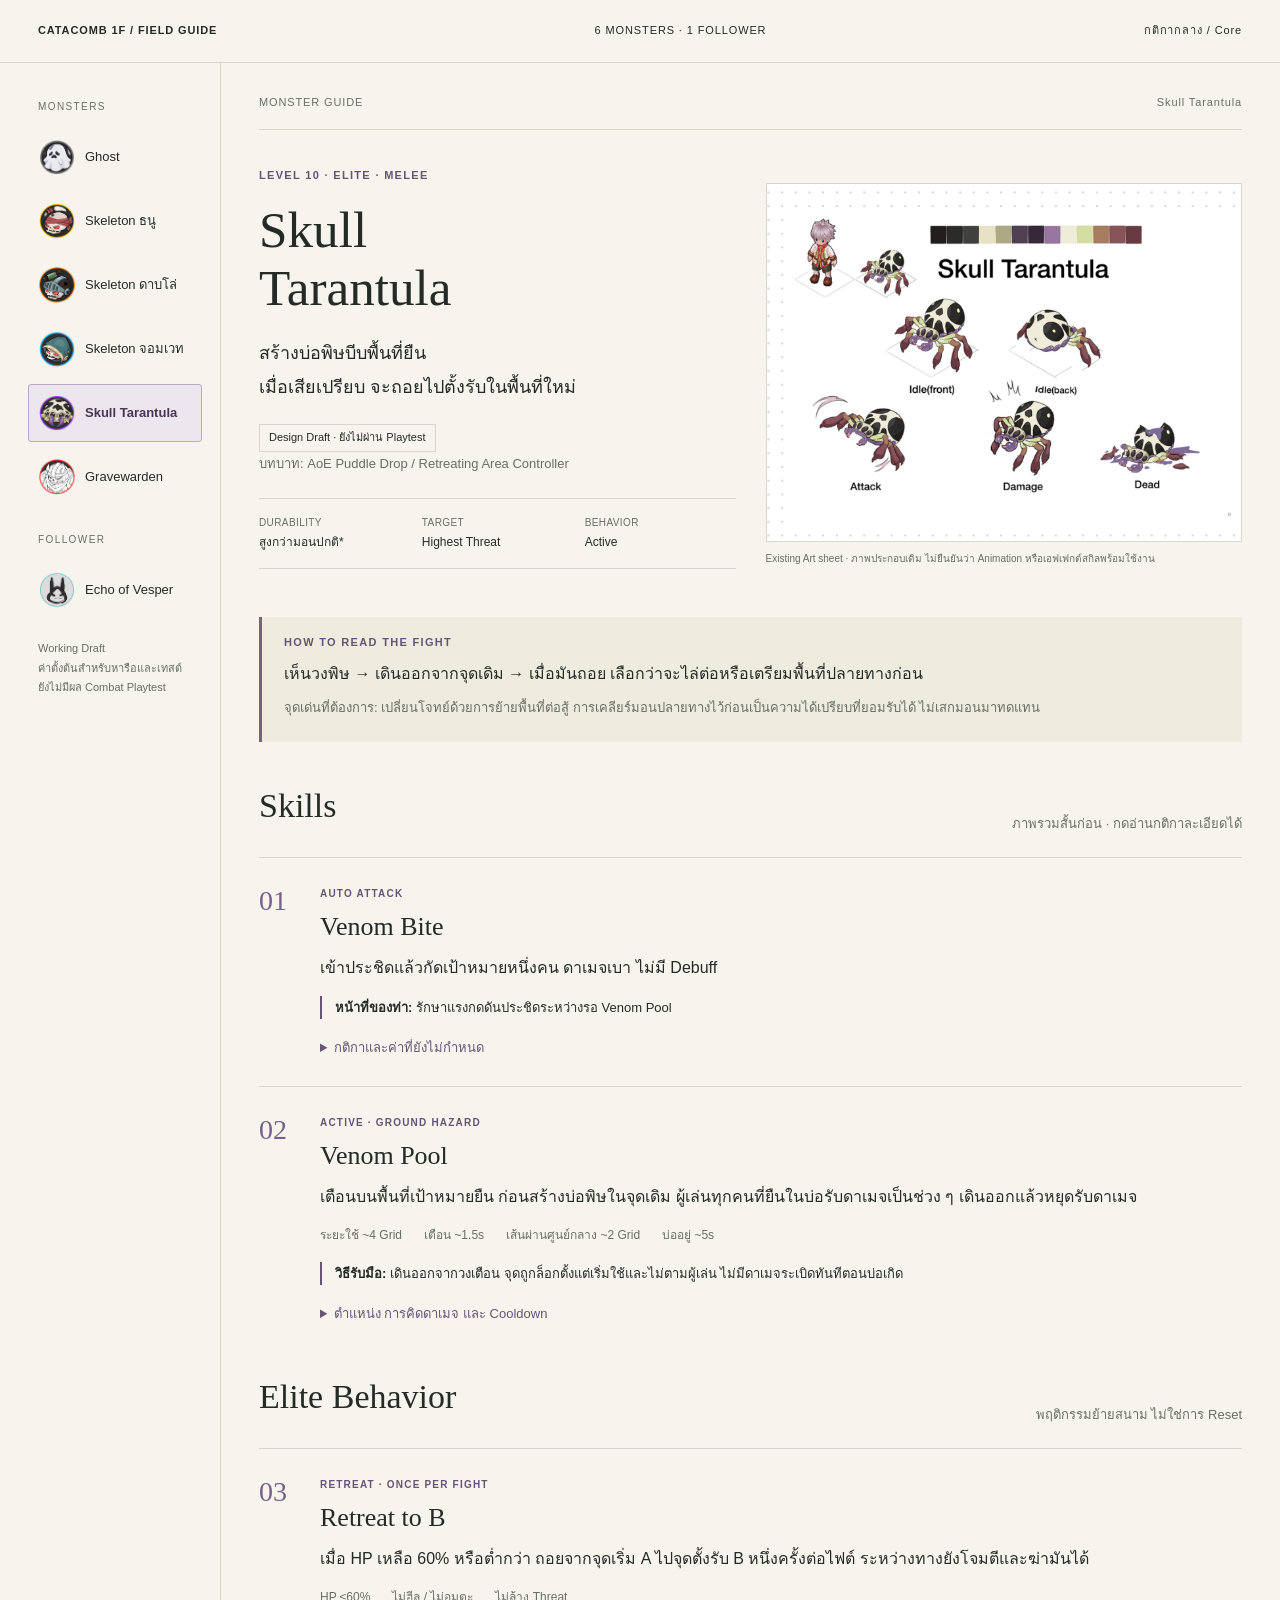
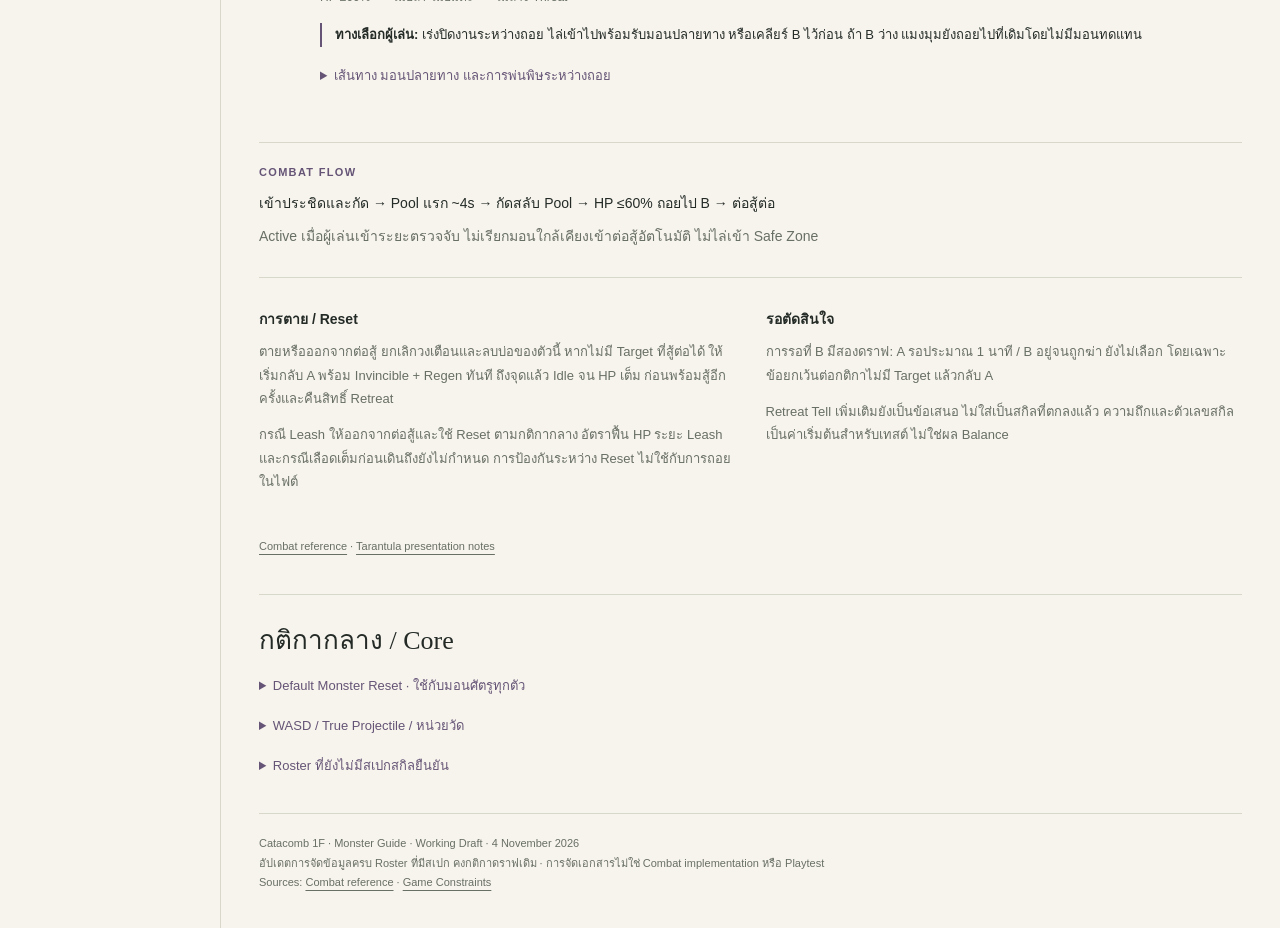
==== monsters/index.html @ 7b0c9dfc "Add Catacomb monster guide with six enemies and Echo of Vesper" ====
<!doctype html><html lang="th"><head><meta charset="utf-8"><meta name="viewport" content="width=device-width,initial-scale=1"><meta name="description" content="Catacomb 1F Monster Guide — 6 enemies and Echo of Vesper. Current combat draft, skills and unresolved Core notes."><title>Catacomb 1F — Monster Guide</title><link rel="stylesheet" href="catacomb-wiki.css"></head><body><a class="skip" href="#content">ข้ามไปเนื้อหา</a><header><a class="brand" href="#tarantula">CATACOMB 1F / FIELD GUIDE</a><span>6 MONSTERS · 1 FOLLOWER</span><a href="#shared-rules" data-shared-link>กติกากลาง / Core</a></header><div class="library"><aside class="roster-nav" aria-label="เลือกตัวละคร"><div class="nav-label">MONSTERS</div><nav><a class="roster-link" href="#ghost" data-monster="ghost"><img src="assets/monster-ghost-grey.png" alt=""><span>Ghost</span></a><a class="roster-link" href="#archer" data-monster="archer"><img src="assets/monster-ranged.png" alt=""><span>Skeleton ธนู</span></a><a class="roster-link" href="#swordsman" data-monster="swordsman"><img src="assets/monster-frontal.png" alt=""><span>Skeleton ดาบโล่</span></a><a class="roster-link" href="#mage" data-monster="mage"><img src="assets/monster-caster.png" alt=""><span>Skeleton จอมเวท</span></a><a class="roster-link" href="#tarantula" data-monster="tarantula"><img src="assets/monster-aoe.png" alt=""><span>Skull Tarantula</span></a><a class="roster-link" href="#gravewarden" data-monster="gravewarden"><img src="assets/monster-tank-buster.png" alt=""><span>Gravewarden</span></a></nav><div class="nav-label follower-label">FOLLOWER</div><nav><a class="roster-link" href="#vesper" data-monster="vesper"><img src="assets/echo-of-vesper-mascot-circle.png" alt=""><span>Echo of Vesper</span></a></nav><p class="nav-note">Working Draft<br>ค่าตั้งต้นสำหรับหารือและเทสต์<br>ยังไม่มีผล Combat Playtest</p></aside><main id="content"><div class="page-context"><span>MONSTER GUIDE</span><span id="current-position" aria-live="polite">เลือกมอนจากเมนู</span></div><section class="monster" id="ghost" aria-labelledby="ghost-name"><section class="hero"><div><div class="eyebrow">LEVEL 5 · NORMAL · MELEE</div><h1 id="ghost-name" tabindex="-1">Ghost</h1><p class="lead">มอนพื้นฐานโซนแรก<br>ให้ผู้เล่นฝึกเลือกเป้าหมายและโจมตี</p><p class="sub">Basic Melee / Auto-Attack</p><dl class="facts"><div><dt>DURABILITY</dt><dd>ต่ำ · HP ยังไม่ล็อก</dd></div><div><dt>TARGET</dt><dd>ผู้โจมตีก่อน / Highest Threat</dd></div><div><dt>BEHAVIOR</dt><dd>Passive</dd></div></dl></div><figure><div class="portrait"><img src="assets/11-ghost-reference.png" alt="Ghost · Art sheet เดิม"></div><figcaption>Existing Art sheet · ไม่ยืนยัน Animation หรือ VFX พร้อมใช้</figcaption></figure></section><aside class="play"><div class="eyebrow">HOW TO READ THE FIGHT</div><p>เลือกเป้าหมาย → เปิดโจมตี → เรียนรู้จังหวะประชิด</p><p class="sub">ผู้เล่นเริ่มต้นหนึ่งคนควรชนะ Ghost หนึ่งตัวด้วย Auto-Attack โดยไม่ต้องมี Healer หรือสกิลป้องกัน เป็นเป้าหมายการเทสต์ ไม่ใช่ผลทดสอบแล้ว</p></aside><section aria-label="สกิล Ghost"><div class="section-head"><h2>Skills</h2><p class="sub">อ่านผลของท่าก่อน · กดเปิดกติกาได้</p></div><article class="skill"><div class="number">01</div><div><div class="type">AUTO ATTACK</div><h3>Ghost Slap</h3><p>ลอยเข้าประชิดแล้วกระแทกเป้าหมายหนึ่งคน ดาเมจเบา ไม่มีผลกับคนรอบข้าง</p><div class="spec-strip"></div><p class="answer"><strong>วิธีรับมือ:</strong> ถ้าออกนอกระยะก่อนจังหวะโดน ท่าจะพลาด จากนั้น Ghost เคลื่อนตาม</p><details><summary>อ่านกติกาละเอียด · Ghost Slap</summary><div class="detail"><ul><li>เตรียมกระแทกสั้น ๆ ใช้ Animation Attack ที่มี ไม่มีพื้นที่เตือนบนพื้น คิดดาเมจครั้งเดียวต่อเป้าหมาย</li><li>ไม่มี Frontal / AoE / Knockback / Stun / Debuff หรือการหลบกายภาพพิเศษ ไม่เรียกผีอื่นเข้าต่อสู้อัตโนมัติ</li><li>ไม่เริ่มสู้กับผู้เล่นที่เดินผ่าน ตอบโต้คนโจมตีก่อน หากมีระบบ Threat ใช้ผู้มี Threat สูงสุด</li><li>ระยะ ความถี่ HP และดาเมจจริงยังไม่ล็อก ข้อความแก้ล่าสุดไม่ได้ระบุระยะกับรอบโจมตี จึงไม่เติมค่าเก่า 1 Grid / 2s กลับมา</li></ul></div></details></div></article></section><section class="timeline"><div class="eyebrow">COMBAT FLOW</div><p>ถูกโจมตี → เข้าประชิด → Ghost Slap → พักตามรอบ → โจมตีซ้ำ</p></section><section class="notes"><div><h3>รอยืนยัน</h3><p>ระยะโจมตี รอบโจมตี HP / Damage และระยะไล่ตามต้องกำหนดร่วมกับ Core และทดสอบตามโซน</p></div><div><h3>การจบไฟต์</h3><p>เป้าหมายตายหรือหลุดระยะไล่ตามและไม่มี Target อื่น ใช้ Default Monster Reset ด้านล่าง ไม่ไล่เข้า Safe Zone</p></div></section><p class="source"><a href="../Rift-of-Catacomb-1F-Wrapup.html#design-combat">Combat reference</a> · <a href="../Rift-of-Catacomb-1F-Wrapup.html#design-combat">รายละเอียดต้นฉบับ</a></p></section><section class="monster" id="archer" aria-labelledby="archer-name"><section class="hero"><div><div class="eyebrow">LEVEL 7 · NORMAL · RANGED</div><h1 id="archer-name" tabindex="-1">Skeleton ธนู</h1><p class="lead">แรงกดดันจากระยะไกล<br>ให้ผู้เล่นเข้าถึงตัวหรือหามุมตอบโต้</p><p class="sub">Ranged Auto-Attack</p><dl class="facts"><div><dt>DURABILITY</dt><dd>ต่ำ · ใกล้เคียง Mage</dd></div><div><dt>TARGET</dt><dd>Highest Threat</dd></div><div><dt>BEHAVIOR</dt><dd>Active</dd></div></dl></div><figure><div class="portrait"><img src="assets/07-skeleton-crookedshot.png" alt="Skeleton ธนู · Art sheet เดิม"></div><figcaption>Existing Art sheet · ไม่ยืนยัน Animation หรือ VFX พร้อมใช้</figcaption></figure></section><aside class="play"><div class="eyebrow">HOW TO READ THE FIGHT</div><p>เห็นง้างธนู → เข้าประชิดหรือใช้ระยะไกลตอบโต้ → ใช้กำบังเพื่อจัดตำแหน่ง</p><p class="sub">ไม่ถอยหนีเมื่อถูกประชิด จึงมีข้อได้เปรียบเมื่อผู้เล่นเข้าถึงตัวได้ แต่ไม่ได้เปลี่ยนเป็นมอนโจมตีประชิด</p></aside><section aria-label="สกิล Skeleton ธนู"><div class="section-head"><h2>Skills</h2><p class="sub">อ่านผลของท่าก่อน · กดเปิดกติกาได้</p></div><article class="skill"><div class="number">01</div><div><div class="type">AUTO ATTACK</div><h3>Arrow Shot</h3><p>ยิงใส่เป้าหมายหนึ่งคน ดาเมจเบาถึงปานกลาง ไม่มีท่าพิเศษหรือ Debuff</p><div class="spec-strip"><span>ระยะ ~5 Grid</span><span>ยิงทุก ~2.5s</span></div><p class="answer"><strong>วิธีรับมือ:</strong> ก่อนปล่อยการยิง หากเป้าหมายพ้นระยะหรือเข้าหลังกำแพง ให้ยกเลิกและเดินหาตำแหน่งยิงใหม่</p><details><summary>อ่านกติกาละเอียด · Arrow Shot</summary><div class="detail"><ul><li>หันหาเป้าหมายและใช้ Animation ง้างธนู ไม่มีวงเตือนบนพื้น ต้องมี Line of Sight ไม่ยิงทะลุกำแพง</li><li>เดินเข้าหาเมื่อยิงไม่ได้ แล้วหยุดเพื่อยิง ไม่ยิงระหว่างเคลื่อนที่ ผู้เล่นเข้าประชิดก็ยังยิง ไม่ถอยหรือเปลี่ยนเป็นท่าประชิด</li><li>ไม่เรียกมอนใกล้เคียงเข้าต่อสู้อัตโนมัติ ไม่ยิงเข้า Safe Zone</li><li>Core direction: เลี่ยง True Projectile ที่ตรวจตำแหน่งและการชนต่อเนื่อง วิธีแสดงภาพยิงกับจังหวะคิดผลต้องแยกกัน และยังต้องยืนยัน Range / LOS / การยกเลิกกับ Dev ไม่ถือว่าเป็น Hit-scan หรือโดนอัตโนมัติ</li><li>กติกายกเลิกก่อนปล่อยเป็นเจตนาดราฟเดิม ส่วนจังหวะคิดผลหลังปล่อย รวมเป้าหมายตายหรือเปลี่ยน LOS ยังต้องให้ Dev ยืนยัน ไม่เพิ่มระบบบังลูกธนูกลางทาง</li></ul></div></details></div></article></section><section class="timeline"><div class="eyebrow">COMBAT FLOW</div><p>ตรวจพบผู้เล่น → เข้าระยะและมี LOS → ง้าง → Arrow Shot → พักตามรอบ → ยิงซ้ำ</p></section><section class="notes"><div><h3>Core dependency</h3><p>Core direction: เลี่ยง True Projectile ที่ตรวจตำแหน่งและการชนต่อเนื่อง วิธีแสดงภาพยิงกับจังหวะคิดผลต้องแยกกัน และยังต้องยืนยัน Range / LOS / การยกเลิกกับ Dev ไม่ถือว่าเป็น Hit-scan หรือโดนอัตโนมัติ</p></div><div><h3>การจบไฟต์</h3><p>เป้าหมายตายหรือหลุดระยะไล่ตามและไม่มี Target อื่น ใช้ Default Monster Reset</p></div></section><p class="source"><a href="../Rift-of-Catacomb-1F-Wrapup.html#design-combat">Combat reference</a> · <a href="../Rift-of-Catacomb-1F-Wrapup.html#design-combat">รายละเอียดต้นฉบับ</a></p></section><section class="monster" id="swordsman" aria-labelledby="swordsman-name"><section class="hero"><div><div class="eyebrow">LEVEL 8 · NORMAL · FRONTAL</div><h1 id="swordsman-name" tabindex="-1">Skeleton ดาบโล่</h1><p class="lead">เตือนก่อนฟันกรวยด้านหน้า<br>ให้ผู้เล่นอ่านทิศแล้วหลบด้านข้าง</p><p class="sub">Melee / ฝึกหลบด้านหน้า</p><dl class="facts"><div><dt>DURABILITY</dt><dd>ปานกลาง · มากกว่า Mage</dd></div><div><dt>TARGET</dt><dd>Highest Threat</dd></div><div><dt>BEHAVIOR</dt><dd>การเปิด Aggro ยังไม่ระบุ</dd></div></dl></div><figure><div class="portrait"><img src="assets/09-skeleton-rattlebuck.png" alt="Skeleton ดาบโล่ · Art sheet เดิม"></div><figcaption>Existing Art sheet · ไม่ยืนยัน Animation หรือ VFX พร้อมใช้</figcaption></figure></section><aside class="play"><div class="eyebrow">HOW TO READ THE FIGHT</div><p>เห็นกรวย → ออกจากด้านหน้า → เข้าตีหลังฟัน</p><p class="sub">พลาดหนึ่งครั้งควรเจ็บ แต่ผู้เล่น HP เต็มไม่ควรตายจาก Frontal ครั้งเดียว หรือ Frontal พร้อม Auto-Attack ในแพ็กแรก ต้องทดสอบร่วมกับมอนในแพ็ก</p></aside><section aria-label="สกิล Skeleton ดาบโล่"><div class="section-head"><h2>Skills</h2><p class="sub">อ่านผลของท่าก่อน · กดเปิดกติกาได้</p></div><article class="skill"><div class="number">01</div><div><div class="type">AUTO ATTACK</div><h3>Sword Strike</h3><p>ฟันประชิดเป้าหมายหนึ่งคน ดาเมจเบาถึงปานกลาง</p><div class="spec-strip"></div><p class="answer"><strong>วิธีรับมือ:</strong> ระวังแรงกดดันประชิดระหว่างรอท่ากรวย</p><details><summary>อ่านกติกาละเอียด · Sword Strike</summary><div class="detail"><ul><li>ระยะและความถี่ Auto-Attack ยังไม่ระบุในสเปกชุดนี้ ไม่ยืมค่าจาก Skeleton ใหญ่</li></ul></div></details></div></article><article class="skill"><div class="number">02</div><div><div class="type">ACTIVE · FRONTAL</div><h3>Sweeping Slash</h3><p>ง้างดาบแล้วฟันผู้เล่นทุกคนในกรวยด้านหน้า ดาเมจหนักกว่า Auto-Attack</p><div class="spec-strip"><span>ระยะ ~3 Grid · มุม 90°</span><span>เตือน 1.5s</span><span>พักหลังฟัน ~0.7s</span></div><p class="answer"><strong>วิธีรับมือ:</strong> ออกจากกรวยด้านข้าง ทิศถูกล็อกตั้งแต่เริ่มเตือนและไม่หมุนตาม</p><details><summary>อ่านกติกาละเอียด · Sweeping Slash</summary><div class="detail"><ul><li>มีกรวยบนพื้นและท่าง้างดาบแนวนอน หยุดเดินและหยุด Auto-Attack ระหว่างง้าง</li><li>เริ่มง้างเมื่อเป้าหมายอยู่ในระยะประชิด ถ้าผู้เล่นหนีหลังเริ่ม ยังฟันทิศเดิม ไม่ยกเลิกหรือไล่ตามกลางท่า</li><li>คิดดาเมจครั้งเดียว ไม่มีพื้นอันตรายตกค้าง ไม่มี Knockback / Stun / Debuff</li><li>หลังฟันพักประมาณ 0.7 วินาที แล้วกลับไปไล่โจมตีเป้าหมาย</li><li>ครั้งแรกหลังเริ่มสู้ประมาณ 3–4 วินาที ใช้ซ้ำประมาณทุก 8–10 วินาที จุดเริ่มนับรอบซ้ำยังไม่ระบุ</li><li>หน่วย Grid ไม่ได้กำหนดจุดอ้างอิงวัดระยะโดยอัตโนมัติ ต้องตกลงกับ Collision และขนาดโมเดล</li></ul></div></details></div></article></section><section class="timeline"><div class="eyebrow">COMBAT FLOW</div><p>เข้าต่อสู้ → Sword Strike → Frontal แรก ~3–4s → พัก → กลับไล่โจมตี → ใช้ Frontal ซ้ำ</p></section><section class="notes"><div><h3>รอยืนยัน</h3><p>รูปแบบเริ่ม Aggro / การเรียกพวก รอบและระยะ Auto-Attack จุดเริ่มนับ CD ของ Frontal และการวัดระยะ</p></div><div><h3>การจบไฟต์</h3><p>ใช้ Default Monster Reset ไม่เติมความสามารถโล่บล็อกหรือลดดาเมจจากภาพอาวุธ</p></div></section><p class="source"><a href="../Rift-of-Catacomb-1F-Wrapup.html#design-combat">Combat reference</a> · <a href="../Rift-of-Catacomb-1F-Wrapup.html#design-combat">รายละเอียดต้นฉบับ</a></p></section><section class="monster" id="mage" aria-labelledby="mage-name"><section class="hero"><div><div class="eyebrow">LEVEL 9 · NORMAL · CASTER</div><h1 id="mage-name" tabindex="-1">Skeleton จอมเวท</h1><p class="lead">เวทเป้าหมายเดี่ยวพร้อม Chilled<br>เพิ่มแรงกดดันต่อการเคลื่อนที่</p><p class="sub">Caster / Movement Slow</p><dl class="facts"><div><dt>DURABILITY</dt><dd>ต่ำ · กำจัดง่ายเมื่อเข้าถึง</dd></div><div><dt>TARGET</dt><dd>Highest Threat</dd></div><div><dt>BEHAVIOR</dt><dd>Active</dd></div></dl></div><figure><div class="portrait"><img src="assets/08-skeleton-wobblewich.png" alt="Skeleton จอมเวท · Art sheet เดิม"></div><figcaption>Existing Art sheet · ไม่ยืนยัน Animation หรือ VFX พร้อมใช้</figcaption></figure></section><aside class="play"><div class="eyebrow">HOW TO READ THE FIGHT</div><p>เห็น Cast Bar → ขัดจังหวะหรือใช้กำบังก่อนร่ายจบ → ระวังเดินช้าขณะหลบสกิลอื่น</p><p class="sub">Chilling Bolt เป็น Targeted Spell ไม่ใช่ท่าที่ต้องเดินหลบตัวกระสุน ยังไม่ยืนยันว่าเกมมี Skill Interrupt ให้ทุกคลาส</p></aside><section aria-label="สกิล Skeleton จอมเวท"><div class="section-head"><h2>Skills</h2><p class="sub">อ่านผลของท่าก่อน · กดเปิดกติกาได้</p></div><article class="skill"><div class="number">01</div><div><div class="type">MAIN ATTACK · INTERRUPTIBLE</div><h3>Chilling Bolt</h3><p>ร่ายเวทน้ำแข็งใส่เป้าหมายหนึ่งคน สร้างดาเมจเวทเบาถึงปานกลางพร้อม Chilled ไม่มี Auto-Attack แทรก</p><div class="spec-strip"><span>ระยะ ~5 Grid</span><span>ร่าย ~1.5s</span><span>พักปกติ ~3s</span></div><p class="answer"><strong>วิธีรับมือ:</strong> Interrupt ได้ หรือออกนอกระยะ / ตัด LOS ก่อนร่ายจบเพื่อให้ยกเลิกเวท</p><details><summary>อ่านกติกาละเอียด · Chilling Bolt</summary><div class="detail"><ul><li>Cast Bar และเอฟเฟกต์น้ำแข็งที่ปลายคทา หยุดเดินระหว่างร่าย ไม่มีวงเตือนบนพื้นเพราะเจาะจงเป้าหมาย</li><li>ดราฟเดิมตรวจ LOS ตอนเริ่มและตอนปล่อย หากพ้นระยะหรือหลังกำแพงก่อนร่ายเสร็จ ยกเลิกแล้วเดินหามุมใหม่ ไม่ร่ายผ่านกำแพง</li><li>เมื่อถูก Interrupt ยกเลิกเวท พักประมาณ 2 วินาทีก่อนเริ่มใหม่ ใช้แทนช่วงพักปกติ 3 วินาที ไม่บวกสองช่วงเข้าด้วยกัน</li><li>เมื่อถูกประชิดยังร่ายตามปกติ ไม่ถอยหนี ไม่เรียกมอนใกล้เคียงอัตโนมัติ</li><li>คิดดาเมจและ Debuff ครั้งเดียวต่อเป้าหมาย เจตนาเดิมเป็นเวท Targeted ส่วน Homing / Visual travel และเวลาคิดผลต้องตกลงกับ Core</li><li>Core direction: เลี่ยง True Projectile ที่ตรวจตำแหน่งและการชนต่อเนื่อง วิธีแสดงภาพยิงกับจังหวะคิดผลต้องแยกกัน และยังต้องยืนยัน Range / LOS / การยกเลิกกับ Dev ไม่ถือว่าเป็น Hit-scan หรือโดนอัตโนมัติ</li><li>กรณีเป้าหมายตายก่อนผลเวทเกิด การยกเลิก และ LOS / Range ก่อนคิดผลยังต้องยืนยัน ไม่เปลี่ยนให้กระสุนไปโดนคนอื่นโดยอัตโนมัติ</li></ul></div></details></div></article><article class="skill"><div class="number">02</div><div><div class="type">DEBUFF · ON PLAYER</div><h3>Chilled</h3><p>ลดเฉพาะความเร็วเคลื่อนที่ของผู้เล่นชั่วคราว</p><div class="spec-strip"><span>Move Speed −25%</span><span>ระยะเวลา 4s</span><span>Refresh · ไม่ Stack</span></div><p class="answer"><strong>วิธีรับมือ:</strong> ผู้เล่นยังเคลื่อนที่และต่อสู้ได้ตามปกติ ไม่บังคับให้มี Dispel</p><details><summary>อ่านกติกาละเอียด · Chilled</summary><div class="detail"><ul><li>ไม่ลด Attack Speed หรือ Cast Speed โดนซ้ำให้รีเฟรชเป็น 4 วินาที แม้มาจาก Mage หลายตัว ไม่ทบความแรง</li><li>แสดงไอคอน Debuff เวลาคงเหลือ และน้ำแข็งบาง ๆ รอบเท้า หมดเวลาแล้วลบการลดความเร็วและเอฟเฟกต์ทันที</li><li>เมื่อ Mage Reset Debuff ที่ติดผู้เล่นแล้วหมดตามเวลาปกติ ไม่ล้างก่อนกำหนดโดยอัตโนมัติ</li></ul></div></details></div></article></section><section class="timeline"><div class="eyebrow">COMBAT FLOW</div><p>เข้าระยะและมี LOS → ร่าย 1.5s → ปล่อยเวท → พัก 3s → ร่ายซ้ำ / ถูก Interrupt ใช้ช่วงพัก 2s แทน</p></section><section class="notes"><div><h3>Core dependency</h3><p>Core direction: เลี่ยง True Projectile ที่ตรวจตำแหน่งและการชนต่อเนื่อง วิธีแสดงภาพยิงกับจังหวะคิดผลต้องแยกกัน และยังต้องยืนยัน Range / LOS / การยกเลิกกับ Dev ไม่ถือว่าเป็น Hit-scan หรือโดนอัตโนมัติ</p></div><div><h3>การจบไฟต์</h3><p>ใช้ Default Monster Reset ไม่ไล่หรือร่ายเข้า Safe Zone ส่วน Chilled ที่ติดไปแล้วคงระยะเวลาปกติ</p></div></section><p class="source"><a href="../Rift-of-Catacomb-1F-Wrapup.html#design-combat">Combat reference</a> · <a href="../Rift-of-Catacomb-1F-Wrapup.html#design-combat">รายละเอียดต้นฉบับ</a></p></section><section class="monster" id="tarantula" aria-labelledby="tarantula-name">
<section class="hero" aria-labelledby="tarantula-name"><div><div class="eyebrow">LEVEL 10 · ELITE · MELEE</div><h1 id="tarantula-name" tabindex="-1">Skull<br>Tarantula</h1><p class="lead">สร้างบ่อพิษบีบพื้นที่ยืน<br>เมื่อเสียเปรียบ จะถอยไปตั้งรับในพื้นที่ใหม่</p><span class="status">Design Draft · ยังไม่ผ่าน Playtest</span><p class="sub">บทบาท: AoE Puddle Drop / Retreating Area Controller</p><dl class="facts"><div><dt>DURABILITY</dt><dd>สูงกว่ามอนปกติ*</dd></div><div><dt>TARGET</dt><dd>Highest Threat</dd></div><div><dt>BEHAVIOR</dt><dd>Active</dd></div></dl></div>
<figure><div class="portrait"><img src="assets/05-skull-tarantula.png" alt="Skull Tarantula: ภาพ Idle, Attack, Damage และ Dead จาก Art sheet เดิม"></div><figcaption>Existing Art sheet · ภาพประกอบเดิม ไม่ยืนยันว่า Animation หรือเอฟเฟกต์สกิลพร้อมใช้งาน</figcaption></figure></section>
<aside class="play"><div class="eyebrow">HOW TO READ THE FIGHT</div><p>เห็นวงพิษ → เดินออกจากจุดเดิม → เมื่อมันถอย เลือกว่าจะไล่ต่อหรือเตรียมพื้นที่ปลายทางก่อน</p><p class="sub">จุดเด่นที่ต้องการ: เปลี่ยนโจทย์ด้วยการย้ายพื้นที่ต่อสู้ การเคลียร์มอนปลายทางไว้ก่อนเป็นความได้เปรียบที่ยอมรับได้ ไม่เสกมอนมาทดแทน</p></aside>
<section id="tarantula-skills" aria-labelledby="tarantula-skill-title"><div class="section-head"><h2 id="tarantula-skill-title">Skills</h2><p class="sub">ภาพรวมสั้นก่อน · กดอ่านกติกาละเอียดได้</p></div>
<article class="skill"><div class="number">01</div><div><div class="type">AUTO ATTACK</div><h3>Venom Bite</h3><p>เข้าประชิดแล้วกัดเป้าหมายหนึ่งคน ดาเมจเบา ไม่มี Debuff</p><p class="answer"><strong>หน้าที่ของท่า:</strong> รักษาแรงกดดันประชิดระหว่างรอ Venom Pool</p><details><summary>กติกาและค่าที่ยังไม่กำหนด</summary><div class="detail"><ul><li>ใช้กับเป้าหมายที่มี Threat สูงสุดตามกติกาเลือกเป้าหมาย ไม่เปลี่ยนเป็นคนใกล้สุดโดยอัตโนมัติ</li><li>ไม่มี Poison DoT หรือ Chilled จากการกัด</li><li>ระยะ Auto-Attack ความถี่ และดาเมจจริงยังไม่ระบุในดราฟนี้ ไม่เติมค่าจากมอนตัวอื่น</li><li>หยุด Auto-Attack ระหว่างเตรียมพ่น Venom Pool และระหว่างถอย A → B</li></ul></div></details></div></article>
<article class="skill"><div class="number">02</div><div><div class="type">ACTIVE · GROUND HAZARD</div><h3>Venom Pool</h3><p>เตือนบนพื้นที่เป้าหมายยืน ก่อนสร้างบ่อพิษในจุดเดิม ผู้เล่นทุกคนที่ยืนในบ่อรับดาเมจเป็นช่วง ๆ เดินออกแล้วหยุดรับดาเมจ</p><div class="spec-strip"><span>ระยะใช้ ~4 Grid</span><span>เตือน ~1.5s</span><span>เส้นผ่านศูนย์กลาง ~2 Grid</span><span>บ่ออยู่ ~5s</span></div><p class="answer"><strong>วิธีรับมือ:</strong> เดินออกจากวงเตือน จุดถูกล็อกตั้งแต่เริ่มใช้และไม่ตามผู้เล่น ไม่มีดาเมจระเบิดทันทีตอนบ่อเกิด</p>
<details><summary>ตำแหน่ง การคิดดาเมจ และ Cooldown</summary><div class="detail"><ul><li>ล็อกตำแหน่งเป้าหมายเมื่อเริ่มใช้ ต้องมี LOS ตอนเริ่ม ไม่เลือกจุดผ่านกำแพงหรือใน Safe Zone หลังเริ่มเตือนแล้ว ผู้เล่นหนีได้แต่บ่อยังเกิดที่เดิม</li><li>ระหว่างเตรียมพ่นหยุดเดินและหยุด Auto-Attack ไม่พ่นขณะเคลื่อนที่</li><li>เส้นผ่านศูนย์กลางบ่อ 2 Grid อายุประมาณ 5 วินาที Tick ทุก 1 วินาที โดยครั้งแรกหลังบ่อเกิด 1 วินาที ไม่มีดาเมจตอนเกิด</li><li>ออกจากบ่อแล้วหยุดรับดาเมจ ไม่มี Poison DoT หรือ Debuff ติดตัวต่อ Chilled เป็นสกิลของ Mage ไม่ใช่แมงมุม</li><li>ครั้งแรกหลังเริ่มสู้ประมาณ 4 วินาที ครั้งต่อไปประมาณทุก 10 วินาที นับจากบ่อครั้งก่อนเกิด</li><li>ช่วงต่อสู้ปกติ หากเป้าหมายนอกระยะให้เคลื่อนเข้าหาก่อน เมื่อพ่นจบกลับไปไล่โจมตี</li><li>ข้อความดราฟให้ผู้เล่นทุกคนในพื้นที่รับดาเมจ แต่เงื่อนไขสิทธิ์รับผลข้ามปาร์ตี้ยังต้องยืนยันกับ Dev</li><li>จุดอ้างอิงวัดระยะใช้และการตัดสินว่าอยู่ในบ่อ รวมถึง Tick ที่ตรงกับจังหวะบ่อหมดอายุ ยังต้องยืนยัน ไม่สรุปจำนวน Tick รวมแทนทีม</li></ul></div></details></div></article>
</section>
<section id="tarantula-retreat" aria-labelledby="tarantula-retreat-title"><div class="section-head"><h2 id="tarantula-retreat-title">Elite Behavior</h2><p class="sub">พฤติกรรมย้ายสนาม ไม่ใช่การ Reset</p></div>
<article class="skill"><div class="number">03</div><div><div class="type">RETREAT · ONCE PER FIGHT</div><h3>Retreat to B</h3><p>เมื่อ HP เหลือ 60% หรือต่ำกว่า ถอยจากจุดเริ่ม A ไปจุดตั้งรับ B หนึ่งครั้งต่อไฟต์ ระหว่างทางยังโจมตีและฆ่ามันได้</p><div class="spec-strip"><span>HP ≤60%</span><span>ไม่ฮีล / ไม่อมตะ</span><span>ไม่ล้าง Threat</span></div><p class="answer"><strong>ทางเลือกผู้เล่น:</strong> เร่งปิดงานระหว่างถอย ไล่เข้าไปพร้อมรับมอนปลายทาง หรือเคลียร์ B ไว้ก่อน ถ้า B ว่าง แมงมุมยังถอยไปที่เดิมโดยไม่มีมอนทดแทน</p>
<details><summary>เส้นทาง มอนปลายทาง และการพ่นพิษระหว่างถอย</summary><div class="detail"><ul><li>A คือจุดเริ่ม Outdoor ข้างห้อง B คือจุดตั้งรับใกล้แท่นศิลา เดินอ้อมห้องตามเส้นทาง Walkable ที่กำหนด ทั้ง A เส้นทาง และ B ต้องอยู่ในขอบเขตต่อสู้เดียวกัน ตำแหน่งจริงต้อง Remap บนแผนที่ LD ล่าสุด</li><li>หากกำลังเตรียมพ่น ให้พ่นจบก่อนเริ่มถอย หากตายระหว่างร่ายยกเลิกตามปกติ</li><li>ระหว่างถอยหยุดกัด ไม่ไล่เป้าหมาย ยกเว้นหยุดเดินพ่น Pool เมื่อ CD พร้อม เป้าหมายอยู่ในระยะและมี LOS จากนั้นถอยต่อ ใช้ CD เดิม ไม่รีเซ็ตตอนเริ่มถอย</li><li>ถ้าเป้าหมายนอกระยะ ไม่ย้อนกลับไปหาเพื่อพ่น ถึง B แล้วกลับมาต่อสู้ตามปกติ ไม่ถอยรอบที่สอง</li><li>กองตั้งรับ B: Mage 1 + Melee 1 + Archer 1 ตั้งต้นรวมกันตามข้อสรุปเดิม ไม่เพิ่มธนูตามภาพที่ขัดกับข้อความยืนยัน</li><li>มอนที่ B ใช้ Aggro ปกติ ไม่เรียกทั้งห้องเข้าต่อสู้อัตโนมัติ หากผู้เล่นหรือปาร์ตี้อื่นเคลียร์ไว้แล้วจะไม่มีการเสกทดแทน</li><li>ผู้เล่นใกล้เคียงอาจติด Aggro ร่วมด้วย แต่เป้าหมายโจมตียังเป็นผู้มี Threat สูงสุด ระยะและสิทธิ์เข้าร่วมยังไม่กำหนด</li><li>Threat ค่อย ๆ ลดลงเป็นสมมติฐานสำหรับคุยกับ Core ยังไม่ยืนยันระบบจริงหรืออัตราลด ไม่ใช่การล้าง Threat ด้วย Retreat</li></ul></div></details></div></article></section>
<section class="timeline"><div class="eyebrow">COMBAT FLOW</div><p>เข้าประชิดและกัด → Pool แรก ~4s → กัดสลับ Pool → HP ≤60% ถอยไป B → ต่อสู้ต่อ</p><p class="sub">Active เมื่อผู้เล่นเข้าระยะตรวจจับ ไม่เรียกมอนใกล้เคียงเข้าต่อสู้อัตโนมัติ ไม่ไล่เข้า Safe Zone</p></section>
<section class="notes" id="tarantula-dev"><div><h3>การตาย / Reset</h3><p>ตายหรือออกจากต่อสู้ ยกเลิกวงเตือนและลบบ่อของตัวนี้ หากไม่มี Target ที่สู้ต่อได้ ให้เริ่มกลับ A พร้อม Invincible + Regen ทันที ถึงจุดแล้ว Idle จน HP เต็ม ก่อนพร้อมสู้อีกครั้งและคืนสิทธิ์ Retreat</p><p>กรณี Leash ให้ออกจากต่อสู้และใช้ Reset ตามกติกากลาง อัตราฟื้น HP ระยะ Leash และกรณีเลือดเต็มก่อนเดินถึงยังไม่กำหนด การป้องกันระหว่าง Reset ไม่ใช้กับการถอยในไฟต์</p></div><div><h3>รอตัดสินใจ</h3><p>การรอที่ B มีสองดราฟ: A รอประมาณ 1 นาที / B อยู่จนถูกฆ่า ยังไม่เลือก โดยเฉพาะข้อยกเว้นต่อกติกาไม่มี Target แล้วกลับ A</p><p>Retreat Tell เพิ่มเติมยังเป็นข้อเสนอ ไม่ใส่เป็นสกิลที่ตกลงแล้ว ความถึกและตัวเลขสกิลเป็นค่าเริ่มต้นสำหรับเทสต์ ไม่ใช่ผล Balance</p></div></section>
<p class="source"><a href="../Rift-of-Catacomb-1F-Wrapup.html#design-combat">Combat reference</a> · <a href="../Rift-of-Catacomb-1F-Wrapup.html#tarantula-update">Tarantula presentation notes</a></p></section><section class="monster" id="gravewarden" aria-labelledby="gravewarden-name"><section class="hero"><div><div class="eyebrow">LEVEL 10 · ELITE · FINAL QUEST TARGET</div><h1 id="gravewarden-name" tabindex="-1">Gravewarden</h1><p class="sub">Skeleton ใหญ่ — ผู้เฝ้าสุสาน 1F</p><p class="lead">กดดันเป้าหมายหลักด้วยท่าฟันที่แรงขึ้น<br>สลับคำรามหมู่ให้ทั้งปาร์ตี้ต้องตอบสนอง</p><p class="sub">Tank Pressure / Party AoE</p><dl class="facts"><div><dt>DURABILITY</dt><dd>สูงกว่ามอนทั่วไป</dd></div><div><dt>TARGET</dt><dd>Highest Threat</dd></div><div><dt>BEHAVIOR</dt><dd>Active · Aggro Link รอยืนยัน</dd></div></dl></div><figure><div class="portrait"><img src="assets/06-captain-ironrattle.png" alt="Gravewarden · Art sheet เดิม"></div><figcaption>Existing Art sheet · ไม่ยืนยัน Animation หรือ VFX พร้อมใช้</figcaption></figure></section><aside class="play"><div class="eyebrow">HOW TO READ THE FIGHT</div><p>อ่านท่าง้างหนัก → ป้องกันหรือถอย → รับมือวงคำราม → ระวัง Fury สะสม</p><p class="sub">ตัวห้องท้ายและเป้าหมายเควสเป็นตัวเดียวกัน คง Combat Draft ระดับ Elite เดิม ไม่เพิ่ม Boss Stats หรือ Phase จากชื่อใน Art sheet</p></aside><section aria-label="สกิล Gravewarden"><div class="section-head"><h2>Skills</h2><p class="sub">อ่านผลของท่าก่อน · กดเปิดกติกาได้</p></div><article class="skill"><div class="number">01</div><div><div class="type">AUTO ATTACK</div><h3>Sword Strike</h3><p>ฟันเป้าหมายเดี่ยว ดาเมจปานกลางและคงที่</p><div class="spec-strip"><span>ระยะ ~1 Grid</span><span>ทุก ~2.5s</span></div><p class="answer"><strong>วิธีรับมือ:</strong> เป้าหมายพ้นระยะก่อนจังหวะโดน ท่าจะพลาด</p><details><summary>อ่านกติกาละเอียด · Sword Strike</summary><div class="detail"><ul><li>ไม่มี Debuff ไม่เพิ่ม Growing Fury และไม่ได้รับผลเพิ่มดาเมจจาก Buff</li></ul></div></details></div></article><article class="skill"><div class="number">02</div><div><div class="type">ACTIVE · TANK BUSTER</div><h3>Crushing Strike</h3><p>ง้างอาวุธแล้วฟันหนักเป้าหมายหนึ่งคน เมื่อทำดาเมจสำเร็จเพิ่ม Growing Fury หลังคิดดาเมจ</p><div class="spec-strip"><span>ระยะ ~1 Grid</span><span>ง้าง 1.5s</span><span>พัก 1s</span></div><p class="answer"><strong>วิธีรับมือ:</strong> ถอยพ้นระยะก่อนโดนหรือรับด้วยสกิลป้องกันตามที่คลาสรองรับ Interrupt ท่านี้ไม่ได้</p><details><summary>อ่านกติกาละเอียด · Crushing Strike</summary><div class="detail"><ul><li>Cast Bar และอาวุธเรืองแสงแดง ระหว่างง้างหยุดเดินและ Auto-Attack ล็อกเป้าหมายตั้งแต่เริ่ม ไม่เปลี่ยนไปฟันคนอื่นกลางท่า</li><li>ตอนจบตรวจเป้าหมายเดิมยังอยู่ในระยะและโจมตีได้ สร้างดาเมจครั้งเดียวสูงกว่า Auto-Attack พลาดไม่ทำดาเมจและไม่เพิ่ม Stack</li><li>หลังฟันพัก 1 วินาที ไม่ปล่อย Auto-Attack ซ้อนทันที ไม่มี Frontal / AoE / Knockback / Stun</li><li>เริ่มเมื่อเป้าหมายอยู่ในระยะประชิดเท่านั้น ถ้านอกระยะให้เข้าหาก่อน ครั้งแรกหลังเริ่มสู้ 5 วินาที ซ้ำทุกประมาณ 10 วินาทีหลังท่าก่อนจบ</li></ul></div></details></div></article><article class="skill"><div class="number">03</div><div><div class="type">BUFF · ON MONSTER</div><h3>Growing Fury</h3><p>Crushing Strike ที่ทำดาเมจสำเร็จทำให้ Crushing ครั้งถัดไปแรงขึ้น</p><div class="spec-strip"><span>+10% Base / Stack</span><span>สูงสุด 5 Stack = +50%</span></div><p class="answer"><strong>วิธีรับมือ:</strong> หลบ Crushing ให้พลาดเพื่อไม่ให้เพิ่ม Stack ครั้งนั้น การเปลี่ยนเป้าหมายไม่ล้าง Buff</p><details><summary>อ่านกติกาละเอียด · Growing Fury</summary><div class="detail"><ul><li>เริ่มสู้ด้วย 0 Stack เพิ่ม 1 Stack หลังคิดดาเมจ Crushing ที่สำเร็จ ไม่เพิ่มก่อนคิดดาเมจครั้งเดียวกัน</li><li>สูตร Crushing = Base × (1 + 0.10 × Stack ก่อนโจมตี) คิดแบบบวกจากฐาน ไม่ทบคูณ</li><li>Auto-Attack และ Thunderous Roar ไม่เพิ่ม Stack และไม่แรงขึ้นตาม Buff</li><li>แสดงไอคอนและจำนวน Stack บนมอน คงตลอดไฟต์รวมตอนเปลี่ยนเป้าหมายหรือก้าวหลบ ล้างเมื่อตายหรือออกจากต่อสู้</li><li>ไม่มี Debuff บนผู้เล่น และไม่บังคับสลับแทงค์</li></ul></div></details></div></article><article class="skill"><div class="number">04</div><div><div class="type">ACTIVE · AOE · INTERRUPTIBLE</div><h3>Thunderous Roar</h3><p>คำรามรอบตัว สร้างดาเมจหมู่เบาถึงปานกลางครั้งเดียว</p><div class="spec-strip"><span>รัศมี ~5 Grid จากกลางตัว</span><span>เตือน 2s</span><span>พัก 1s</span></div><p class="answer"><strong>วิธีรับมือ:</strong> ออกนอกวง ใช้กำบังตัด LOS หรือ Interrupt ได้</p><details><summary>อ่านกติกาละเอียด · Thunderous Roar</summary><div class="detail"><ul><li>Cast Bar วงพื้นและเสียง หยุดเดินและ Auto-Attack ระหว่างร่าย ตรวจผู้เล่นในรัศมีและ LOS ตอนคิดผล</li><li>ไม่มี Debuff / CC และไม่เกี่ยวกับ Growing Fury</li><li>ครั้งแรกหลังเริ่มสู้ 12 วินาที ซ้ำทุกประมาณ 18 วินาทีหลังท่าจบหรือถูกขัด ทั้งใช้สำเร็จและถูก Interrupt พัก 1 วินาที</li><li>ตั้งใจใช้ Animation เดิม เสียงและ VFX พื้นฐาน ต้องให้ 3D / Dev ยืนยัน ไม่เพิ่มคำขอวาด 2D ในดราฟนี้</li></ul></div></details></div></article><article class="skill"><div class="number">05</div><div><div class="type">REACTIVE BEHAVIOR</div><h3>Defensive Step</h3><p>ก้าวหาจุดปลอดภัยเมื่อเห็นพื้นที่เตือนสกิลผู้เล่น โดยยังรับดาเมจได้ตามปกติ</p><div class="spec-strip"><span>Reaction ~0.5s</span><span>CD 12s</span></div><p class="answer"><strong>วิธีรับมือ:</strong> ไม่ได้หลบสำเร็จแน่นอน และไม่อ่าน Input ผู้เล่นก่อนมี Telegraph</p><details><summary>อ่านกติกาละเอียด · Defensive Step</summary><div class="detail"><ul><li>เลือกจุดปลอดภัยใกล้ที่สุดที่เดินถึง ตรวจให้ Collision ทั้งตัวพ้นวง พยายามอยู่ใกล้เป้าหมาย ไม่ดึงแพ็กอื่นหรือเข้า Safe Zone</li><li>ไม่หลบ Auto-Attack / สกิลที่โดนทันที ไม่หลบระหว่างร่ายหรือพักหลังท่า ไม่มีอมตะ หากหลบไม่ทันโดนตามปกติ</li><li>รายละเอียดดราฟใน Combat reference เริ่ม CD จากการก้าวและไม่โจมตีระหว่างก้าว จุดเริ่ม CD และจังหวะควบคุมนี้ยังต้องยืนยันกับ Dev ก่อน Implement</li></ul></div></details></div></article></section><section class="timeline"><div class="eyebrow">COMBAT FLOW</div><p>Auto-Attack → Crushing แรก ~5s → พัก → โจมตีปกติ → Roar พร้อมครั้งแรก ~12s → สลับตามเงื่อนไข</p></section><section class="notes"><div><h3>ลำดับสกิล</h3><p>ไม่ซ้อนท่า เว้นอย่างน้อย 3s จากจบ Crushing ก่อนเริ่ม Roar และกลับกัน รวม Recovery 1s ไว้แล้ว หากพร้อมทั้งคู่ ใช้ท่าที่รอนานกว่าก่อน เงื่อนไขไม่ผ่านให้รอ หลัง Step ประเมินใหม่ ไม่ปล่อยท่าค้างซ้อนกัน</p></div><div><h3>Aggro / Reset</h3><p>ข้อความเรียกมอนอัตโนมัติขัดกับฉบับก่อน ต้องยืนยันกลุ่ม ระยะ และการเรียกทอดต่อ ตายหรือ Reset ยกเลิกท่าและวงเตือน ล้าง Fury ใช้ Default Reset และเริ่มเวลาต่อสู้อีกครั้ง</p></div></section><p class="source"><a href="../Rift-of-Catacomb-1F-Wrapup.html#design-combat">Combat reference</a> · <a href="../Rift-of-Catacomb-1F-Wrapup.html#design-combat">รายละเอียดต้นฉบับ</a></p></section><section class="monster" id="vesper" aria-labelledby="vesper-name"><section class="hero"><div><div class="eyebrow">NPC · PARTY-BOUND FOLLOWER · HEALER</div><h1 id="vesper-name" tabindex="-1">Echo of Vesper</h1><p class="lead">ตัวแทนของ Vesper ที่ช่วยประคองปาร์ตี้<br>เพื่อให้ตัวจริงยังเฝ้าประตูและทำหน้าที่เดิม</p><p class="sub">Follower Healer</p><dl class="facts"><div><dt>HELPS</dt><dd>ปาร์ตี้ที่ผูกไว้ / ตนเอง</dd></div><div><dt>PRIORITY</dt><dd>หลบอันตรายก่อนฮีล</dd></div><div><dt>CATEGORY</dt><dd>Follower · ไม่ใช่มอนศัตรู</dd></div></dl></div><figure><div class="portrait mascot"><img src="assets/echo-of-vesper-mascot-circle.png" alt="Echo of Vesper · Mascot เดิม"></div><figcaption>Selected Echo mascot · ภาพตัวแทน ไม่ใช่การยืนยัน Final in-game model</figcaption></figure></section><aside class="play"><div class="eyebrow">HOW ECHO HELPS</div><p>รักษาระยะและ LOS → ให้ Echo ช่วยประคองเลือด → ช่วยฟื้นตัวเมื่อ Echo ล้ม</p><p class="sub">ไม่ทำดาเมจ ไม่รับบทแทงค์ ไม่ชุบชีวิต ไม่มีฮีลหมู่หรือ Cleanse แต่ยังรับดาเมจและถูกมอนเลือกโจมตีได้ตามปกติก่อนเข้าภาวะฟื้นตัว</p></aside><section aria-label="สกิล Echo of Vesper"><div class="section-head"><h2>Skills</h2><p class="sub">อ่านผลของท่าก่อน · กดเปิดกติกาได้</p></div><article class="skill"><div class="number">01</div><div><div class="type">HEAL · SINGLE TARGET</div><h3>ฮีลปกติ</h3><p>ร่ายฮีลเป้าหมายเดี่ยว เป็นเครื่องมือหลักในการประคองเลือด</p><div class="spec-strip"><span>ฮีล 2–7% Max HP</span><span>CD 2s</span></div><p class="answer"><strong>การใช้งาน:</strong> ช่วยผู้เล่นมีชีวิตในปาร์ตี้ที่ผูกไว้ ต้องอยู่ในระยะและมี LOS</p><details><summary>อ่านกติกาละเอียด · ฮีลปกติ</summary><div class="detail"><ul><li>ไม่ฮีลปาร์ตี้อื่นหรือ Follower อื่น ฮีลตนเองได้ด้วยสกิลและ Cooldown เดียวกัน</li><li>เลือกผู้เล่นในระยะและ LOS ก่อน เน้นสัดส่วน HP ต่ำและกำลังรับดาเมจ หากใกล้เคียงกันเลือกผู้กำลังรับการโจมตี / Highest Threat ไม่ฮีลคนเลือดเต็มหรือสลับเป้าถี่ตาม HP ขยับเล็กน้อย</li><li>ตั้งใจร่ายแล้วร่ายต่อ เว้นแต่ต้องหลบ เป้าหมายตาย หรือเงื่อนไขไม่ผ่าน สูตรเลือกเปอร์เซ็นต์ ระยะ และ Cast Time ยังไม่กำหนด</li></ul></div></details></div></article><article class="skill"><div class="number">02</div><div><div class="type">EMERGENCY HEAL · AUTO</div><h3>ฮีลฉุกเฉิน</h3><p>ฮีลเดี่ยวทันทีโดยอัตโนมัติเมื่อผู้เล่นเข้าเกณฑ์วิกฤต</p><div class="spec-strip"><span>Trigger HP &lt;20%</span><span>ฮีล 70% Max HP</span><span>CD 10 นาที</span></div><p class="answer"><strong>การใช้งาน:</strong> ใช้เป็นเครื่องประคองยามฉุกเฉิน การเรียก NPC ใหม่ไม่รีเซ็ตสกิล</p><details><summary>อ่านกติกาละเอียด · ฮีลฉุกเฉิน</summary><div class="detail"><ul><li>ต้องผ่านระยะและ LOS เช่นเดียวกับฮีลปกติ CD 10 นาที ไม่ใช่ 10 วินาที ข้อความดราฟกำหนดไม่รีเซ็ตทุกกรณี รวมเรียก NPC ใหม่</li><li>ขอบเขต / Key เก็บ CD และการใช้ฮีลฉุกเฉินกับตนเองต้องตกลงกับ Dev ไม่ใช้ Recall เป็นทางล้าง CD</li></ul></div></details></div></article><article class="skill"><div class="number">03</div><div><div class="type">SELF · THREAT REDUCTION</div><h3>Fade</h3><p>ลด Aggro ของตนเองอย่างมากเพื่อช่วยไม่ให้ Echo รับดาเมจแทนปาร์ตี้</p><div class="spec-strip"><span>CD 30s</span></div><p class="answer"><strong>วิธีรับมือ:</strong> เมื่อถูกโจมตี Echo ถอยหากลุ่มหรือแทงค์ ไม่หนีลึกเข้าแผนที่</p><details><summary>อ่านกติกาละเอียด · Fade</summary><div class="detail"><ul><li>จำนวน Threat ที่ลดและเงื่อนไขเรียกใช้ยังไม่กำหนด ใช้กติกา Healing Aggro กลางที่ต้องยืนยัน</li></ul></div></details></div></article><article class="skill"><div class="number">04</div><div><div class="type">STATUS INDICATOR</div><h3>Follow Indicator</h3><p>แสดงให้ผู้เล่นรู้ว่า Echo กำลังติดตามอยู่</p><div class="spec-strip"></div><p class="answer"><strong>การใช้งาน:</strong> เป็นสถานะบอกการติดตาม ไม่มี Positive Effect ต่อ Stat</p><details><summary>อ่านกติกาละเอียด · Follow Indicator</summary><div class="detail"><ul><li>ไม่เพิ่ม Stats จากการมีไอคอนติดตาม จำนวน Echo ต่อปาร์ตี้และการโอนผู้เล่นหลักยังไม่กำหนด</li></ul></div></details></div></article><article class="skill"><div class="number">05</div><div><div class="type">RECOVERY · INTERACT</div><h3>ฟื้นตัว</h3><p>เมื่อ HP เหลือ 1% ถอนจากต่อสู้แล้วฟื้นเต็ม ผู้เล่นกดค้าง Interact เพื่อเร่งได้</p><div class="spec-strip"><span>ฟื้นปกติ 40s</span><span>ช่วยต่อเนื่องเต็มรอบ 10s</span><span>อัตราช่วย 4 เท่า</span></div><p class="answer"><strong>การใช้งาน:</strong> หยุดกดแล้วกลับอัตราฟื้นปกติ เก็บความคืบหน้าเดิม หลายคนช่วยไม่ทบอัตรา</p><details><summary>อ่านกติกาละเอียด · ฟื้นตัว</summary><div class="detail"><ul><li>HP ไม่ลดต่ำกว่า 1% เมื่อเข้าเกณฑ์นี้ Monster ไม่สามารถเลือกเป็นเป้าโจมตีได้ แต่กติกานี้ยังไม่ยืนยันภูมิคุ้มกัน AoE หรือ DoT เดิม</li><li>4 เท่าของอัตราปกติ เท่ากับเพิ่มอัตรา 300% ไม่ใช่เพิ่ม 400% ช่วยตั้งแต่เริ่มจนจบจึงใช้ 10 วินาที</li><li>ดราฟระบุถ้าไม่มีผู้เล่นรอในบริเวณประมาณ 11 Grid ระหว่างฟื้น ให้กลับจุดแรกใน Safe Room ยังต้องระบุวัดจากใคร สมาชิกใดใช้ตรวจ และช่วงผ่อนผัน</li></ul></div></details></div></article></section><section class="timeline"><div class="eyebrow">DECISION PRIORITY</div><p>หลบอันตรายใต้ตัว → ฮีลฉุกเฉิน → ฮีลปกติ → จัดตำแหน่ง → ติดตาม</p></section><section class="notes"><div><h3>Position / Dodge</h3><p>อยู่ด้านหลังหรือข้าง ไม่เดินเข้าหามอนที่ยังไม่ Aggro ขยับหามุมฮีลใกล้ ๆ โดยไม่ฝ่าอันตรายหรือทิ้งกลุ่มเพื่อคนแยกไกล ยอมยกเลิกฮีลเพื่อหลบจุดปลอดภัยที่เดินถึง มี Reaction Time ปรับได้ ไม่รู้สกิลล่วงหน้าหรือรับประกันหลบสำเร็จ ไม่มีวาร์ป / อมตะพิเศษเมื่อหลบไม่ได้</p></div><div><h3>Follow / Quest</h3><p>เว้นระยะจากผู้เล่นหลัก ไม่ยืนซ้อนตัว ระหว่างสู้ให้ตำแหน่งฮีลและการหลบสำคัญกว่าเดินตาม หลังสู้ฮีลด้วยข้อจำกัดเดิมแล้วกลับติดตาม นำทางไปแท่นบูชาได้ แต่ไม่กดศิลา เก็บของ เปิดแพ็ก หรือทำเควสแทน ไม่วาร์ปตามแก้ทางตันกลางต่อสู้ จำนวนต่อปาร์ตี้ / การผูก / คนหลักหลุดเกม ตาย หรือปาร์ตี้ยุบยังรอยืนยัน</p></div></section><p class="source"><a href="../Rift-of-Catacomb-1F-Wrapup.html#design-combat">Combat reference</a> · <a href="../Rift-of-Catacomb-1F-Wrapup.html#design-combat">รายละเอียดต้นฉบับ</a></p></section><section class="shared" id="shared-rules"><h2>กติกากลาง / Core</h2><details><summary>Default Monster Reset · ใช้กับมอนศัตรูทุกตัว</summary><div class="detail"><ul><li>เมื่อไม่มี Target ที่ต่อสู้ต่อได้ เริ่มกลับจุดเกิดพร้อม Invincible + Regen ทันทีตั้งแต่เริ่มกลับ ถึงแล้ว Idle ฟื้นต่อจน HP เต็มจึงพร้อมสู้อีกครั้ง ฟื้นแบบค่อยเป็นค่อยไป ไม่เติมเต็มทันที</li><li>ไม่ไล่หรือโจมตีเข้า Safe Zone ระยะและเงื่อนไข Leash อัตราฟื้น HP การตรวจ Target เข้าไม่ถึง และกรณี HP เต็มก่อนเดินถึงยังต้องตกลงกับ Core</li><li>การถอยในไฟต์ของ Tarantula ไม่ใช่ Reset จึงไม่ฮีลหรืออมตะ ส่วน Echo ใช้กติกาฟื้นตัวของ Follower แยกต่างหาก</li></ul></div></details><details><summary>WASD / True Projectile / หน่วยวัด</summary><div class="detail"><ul><li>ทิศทาง Core คือ WASD และ Concurrent + Server Stability โดยพยายามให้ความรู้สึกตอบสนองที่ดี ไม่ใช่การยืนยันระบบเครือข่ายหรือผล Benchmark</li><li>เลี่ยง True Projectile ที่จำลองตำแหน่งและการชนต่อเนื่อง ภาพการยิงไม่ถูกห้ามทั้งหมด แต่รูปแบบ Hit / Range / LOS / การยกเลิกยังต้องให้ Dev ยืนยัน</li><li>Grid ไม่ได้แปลงเป็นเมตรโดยอัตโนมัติ จุดวัดจากกึ่งกลาง / ขอบ Collision ยังไม่ตกลงทุกท่า แยกเส้นผ่านศูนย์กลางบ่อ 2 Grid กับรัศมี Roar 5 Grid</li></ul></div></details><details><summary>Roster ที่ยังไม่มีสเปกสกิลยืนยัน</summary><div class="detail"><p>Rat / Bat / Wisp เคยมีการกล่าวถึง Asset แต่บทบาทและชุดสกิลยังไม่ล็อก จึงไม่สร้างท่า Level หรือสถานะลงแพ็กเพิ่มโดยอัตโนมัติ การมีภาพไม่ยืนยันว่ามี Combat implementation แล้ว</p><p>ชื่อ Captain Ironrattle / Crookedshot / Wobblewich / Rattlebuck บน Art sheet เป็นชื่อใน Reference ไม่เปลี่ยนชื่อ Canon ของมอนจากภาพเพียงอย่างเดียว</p></div></details></section><footer>Catacomb 1F · Monster Guide · Working Draft · 4 November 2026<br>อัปเดตการจัดข้อมูลครบ Roster ที่มีสเปก คงกติกาดราฟเดิม · การจัดเอกสารไม่ใช่ Combat implementation หรือ Playtest<br>Sources: <a href="../Rift-of-Catacomb-1F-Wrapup.html#design-combat">Combat reference</a> · <a href="../Rift-of-Catacomb-1F-Wrapup.html#update">Game Constraints</a></footer></main></div><script>
const links=[...document.querySelectorAll('[data-monster]')];
history.scrollRestoration='manual';
const panels=[...document.querySelectorAll('.monster')];
const ids=new Set(panels.map(x=>x.id));
function choose(focus=false){
  const key=location.hash.slice(1);
  if(key==='content')return;
  if(key==='shared-rules'){
    const visible=panels.filter(x=>!x.hidden);
    show(visible.length===1?visible[0].id:'tarantula',false);
    document.getElementById('shared-rules').scrollIntoView();return;
  }
  if(ids.has(key)) show(key,focus); else show('tarantula',focus);
}
function show(id,focus){
  panels.forEach(x=>x.hidden=x.id!==id);
  links.forEach(x=>{if(x.dataset.monster===id)x.setAttribute('aria-current','page');else x.removeAttribute('aria-current');});
  const entry=links.find(x=>x.dataset.monster===id);
  document.getElementById('current-position').textContent=entry.textContent.trim();
  document.title=entry.textContent.trim()+' — Catacomb Monster Guide';
  if(focus){document.getElementById('content').scrollIntoView({block:'start'});document.getElementById(id+'-name').focus({preventScroll:true});}
}
window.addEventListener('hashchange',()=>choose(true));
links.forEach(x=>x.addEventListener('click',()=>{if(location.hash===x.hash)show(x.dataset.monster,true);}));
choose();
window.addEventListener('load',()=>{if(location.hash!=='#shared-rules')requestAnimationFrame(()=>requestAnimationFrame(()=>window.scrollTo({top:0,behavior:'instant'})));},{once:true});
</script></body></html>
---- monsters/catacomb-wiki.css ----
:root{color-scheme:light;--paper:#f7f4ed;--ink:#242b27;--muted:#686f65;--line:#d7d8ca;--accent:#655476;--gold:#78608a}*{box-sizing:border-box}html{scroll-behavior:smooth}body{margin:0;background:var(--paper);color:var(--ink);font:16px/1.8 Tahoma,"Segoe UI",sans-serif}a{color:inherit;text-underline-offset:4px}summary{font:inherit;cursor:pointer}a:focus-visible,summary:focus-visible{outline:3px solid var(--gold);outline-offset:4px}.skip{position:absolute;left:20px;top:-60px;background:var(--paper);padding:8px;z-index:20}.skip:focus{top:10px}header{max-width:1500px;margin:auto;padding:21px 38px;border-bottom:1px solid var(--line);display:flex;justify-content:space-between;gap:20px;font-size:11px;letter-spacing:.08em}header a{text-decoration:none}.brand{font-weight:bold}.library{display:grid;grid-template-columns:220px minmax(0,1fr);max-width:1500px;margin:auto}.roster-nav{align-self:start;position:sticky;top:20px;padding:35px 18px 30px 28px}.nav-label{font-size:10px;letter-spacing:.14em;color:var(--muted);padding:0 10px 12px}.follower-label{margin-top:25px}.roster-nav nav{display:grid;gap:6px}.roster-link{display:flex;align-items:center;gap:10px;padding:10px;border:1px solid transparent;text-decoration:none;font-size:13px;border-radius:3px}.roster-link img{width:36px;height:36px;object-fit:contain;flex-shrink:0}.roster-link:hover{background:#eeebe3}.roster-link[aria-current]{border-color:#b9abc6;background:#ece6ef;color:#493653;font-weight:bold}.nav-note{font-size:11px;color:var(--muted);padding:20px 10px}.page-context{display:flex;justify-content:space-between;gap:15px;font-size:11px;letter-spacing:.08em;color:var(--muted);border-bottom:1px solid var(--line);padding-bottom:16px;margin-bottom:36px}main{min-width:0;border-left:1px solid var(--line);padding:30px 38px 35px}.monster[hidden]{display:none}.eyebrow{font-size:11px;letter-spacing:.12em;color:var(--accent);font-weight:bold}h1,h2,h3,p{margin-top:0}h1{font:400 clamp(38px,4vw,64px)/1.12 Georgia,Tahoma,serif;overflow-wrap:anywhere;margin:16px 0 20px}h1:focus{outline:none}h2{font:400 34px/1.2 Georgia,Tahoma,serif;margin-bottom:8px}h3{font:400 26px/1.3 Georgia,Tahoma,serif;margin-bottom:10px}.hero{display:grid;grid-template-columns:minmax(0,1fr) minmax(0,1fr);gap:30px;align-items:center}.lead{font-size:18px;line-height:1.9;margin-bottom:18px}.sub{font-size:13px;color:var(--muted)}.status{font-size:11px;border:1px solid var(--line);display:inline-block;padding:3px 9px}.facts{display:grid;grid-template-columns:repeat(3,minmax(0,1fr));gap:12px;border-block:1px solid var(--line);padding:15px 0;margin-top:22px}.facts dt{font-size:10px;letter-spacing:.04em;color:var(--muted)}.facts dd{margin:0;font-size:12px;overflow-wrap:anywhere}.portrait{aspect-ratio:1.33;overflow:hidden;background:white;border:1px solid var(--line);display:flex;align-items:center;justify-content:center}.portrait img{display:block;width:100%;height:100%;object-fit:contain;min-height:0}.portrait.mascot{background:#ece9e3}.mascot img{width:70%;height:70%;object-fit:contain}figure{margin:0}figcaption{font-size:10px;line-height:1.8;color:var(--muted);margin-top:8px}.play{margin:32px 0 44px;padding:16px 22px;border-left:3px solid var(--gold);background:#eeebdf}.play p{margin:7px 0}.section-head{display:flex;align-items:end;justify-content:space-between;gap:20px;margin:25px 0 22px}.section-head p{margin:0}.skill{display:grid;grid-template-columns:45px minmax(0,1fr);gap:16px;border-top:1px solid var(--line);padding:27px 0}.number{font:28px Georgia,serif;color:var(--gold)}.type{font-size:10px;letter-spacing:.12em;color:var(--accent);font-weight:bold;margin-bottom:7px}.skill p{margin-bottom:13px}.spec-strip{display:flex;flex-wrap:wrap;gap:7px 22px;font-size:12px;color:var(--muted);margin-bottom:15px}.spec-strip:empty{display:none}.answer{font-size:13px;border-left:2px solid var(--accent);padding-left:13px}details{margin-top:17px}summary{font-size:13px;color:var(--accent);width:fit-content}details[open] summary{margin-bottom:14px}.detail{font-size:13px;line-height:1.95;background:#eeeee5;padding:18px 22px}.detail ul{margin:0;padding-left:20px}.detail li{margin-bottom:9px}.detail li:last-child{margin-bottom:0}.detail p:last-child{margin-bottom:0}.timeline{margin:28px 0;padding:20px 0;border-block:1px solid var(--line)}.timeline p{font-size:14px;margin:8px 0}.notes{display:grid;grid-template-columns:1fr 1fr;gap:30px;margin:30px 0}.notes h3{font:700 14px Tahoma,sans-serif}.notes p,.notes li{font-size:13px;color:var(--muted)}.source{font-size:11px;color:var(--muted);margin-top:28px}.shared{border-top:1px solid var(--line);padding-top:30px;margin-top:38px;scroll-margin-top:20px}.shared h2{font-size:26px}footer{font-size:11px;color:var(--muted);border-top:1px solid var(--line);margin-top:35px;padding-top:20px}.monster{scroll-margin-top:20px}
@media(max-width:1000px){.library{grid-template-columns:185px minmax(0,1fr)}.roster-nav{padding-left:14px;padding-right:10px}.roster-link{font-size:12px;gap:8px;padding:8px}.roster-link img{width:30px;height:30px}main{padding:26px}.hero{grid-template-columns:1fr}.hero figure{max-width:580px;width:100%}h1{font-size:48px}}
@media(max-width:650px){header{padding:17px 20px;font-size:10px;flex-wrap:wrap;gap:8px 20px}.library{display:block}.roster-nav{position:static;padding:18px 20px 16px;border-bottom:1px solid var(--line);display:grid;grid-template-columns:minmax(0,1fr);gap:8px}.nav-label{padding:0}.roster-nav nav{display:grid;grid-template-columns:repeat(2,minmax(0,1fr));gap:5px}.roster-link{padding:8px;font-size:11px;line-height:1.5}.roster-link img{width:28px;height:28px}.follower-label{margin-top:6px}.nav-note{font-size:10px;margin:2px 0 0;padding:3px 0}.nav-note br{display:none}.nav-note br::after{content:' · '}main{border-left:0;padding:24px 20px}.page-context{margin-bottom:28px;font-size:10px}.hero{gap:18px}h1{font-size:42px}.lead{font-size:17px}.facts dd{font-size:11px}.facts{gap:10px}.play{margin:25px 0 35px;padding:14px 16px}.section-head{display:block}.section-head p{margin-top:10px}.skill{grid-template-columns:28px minmax(0,1fr);gap:10px}.number{font-size:23px}h3{font-size:24px}.detail{padding:14px}.notes{grid-template-columns:1fr;gap:15px}.notes p{margin-bottom:0}.source{font-size:10px}summary{line-height:1.8}}
html{scroll-behavior:auto}
@media(max-width:650px){.nav-note br{display:initial}}
@media print{header,.roster-nav,.page-context,.skip{display:none}.library{display:block}main{padding:0;border:0}.monster[hidden]{display:block}.monster{break-before:page}.hero{grid-template-columns:1fr 1fr}body{font-size:12px}a{text-decoration:none}details{break-inside:avoid}.portrait{max-height:250px}.shared{break-before:page}}
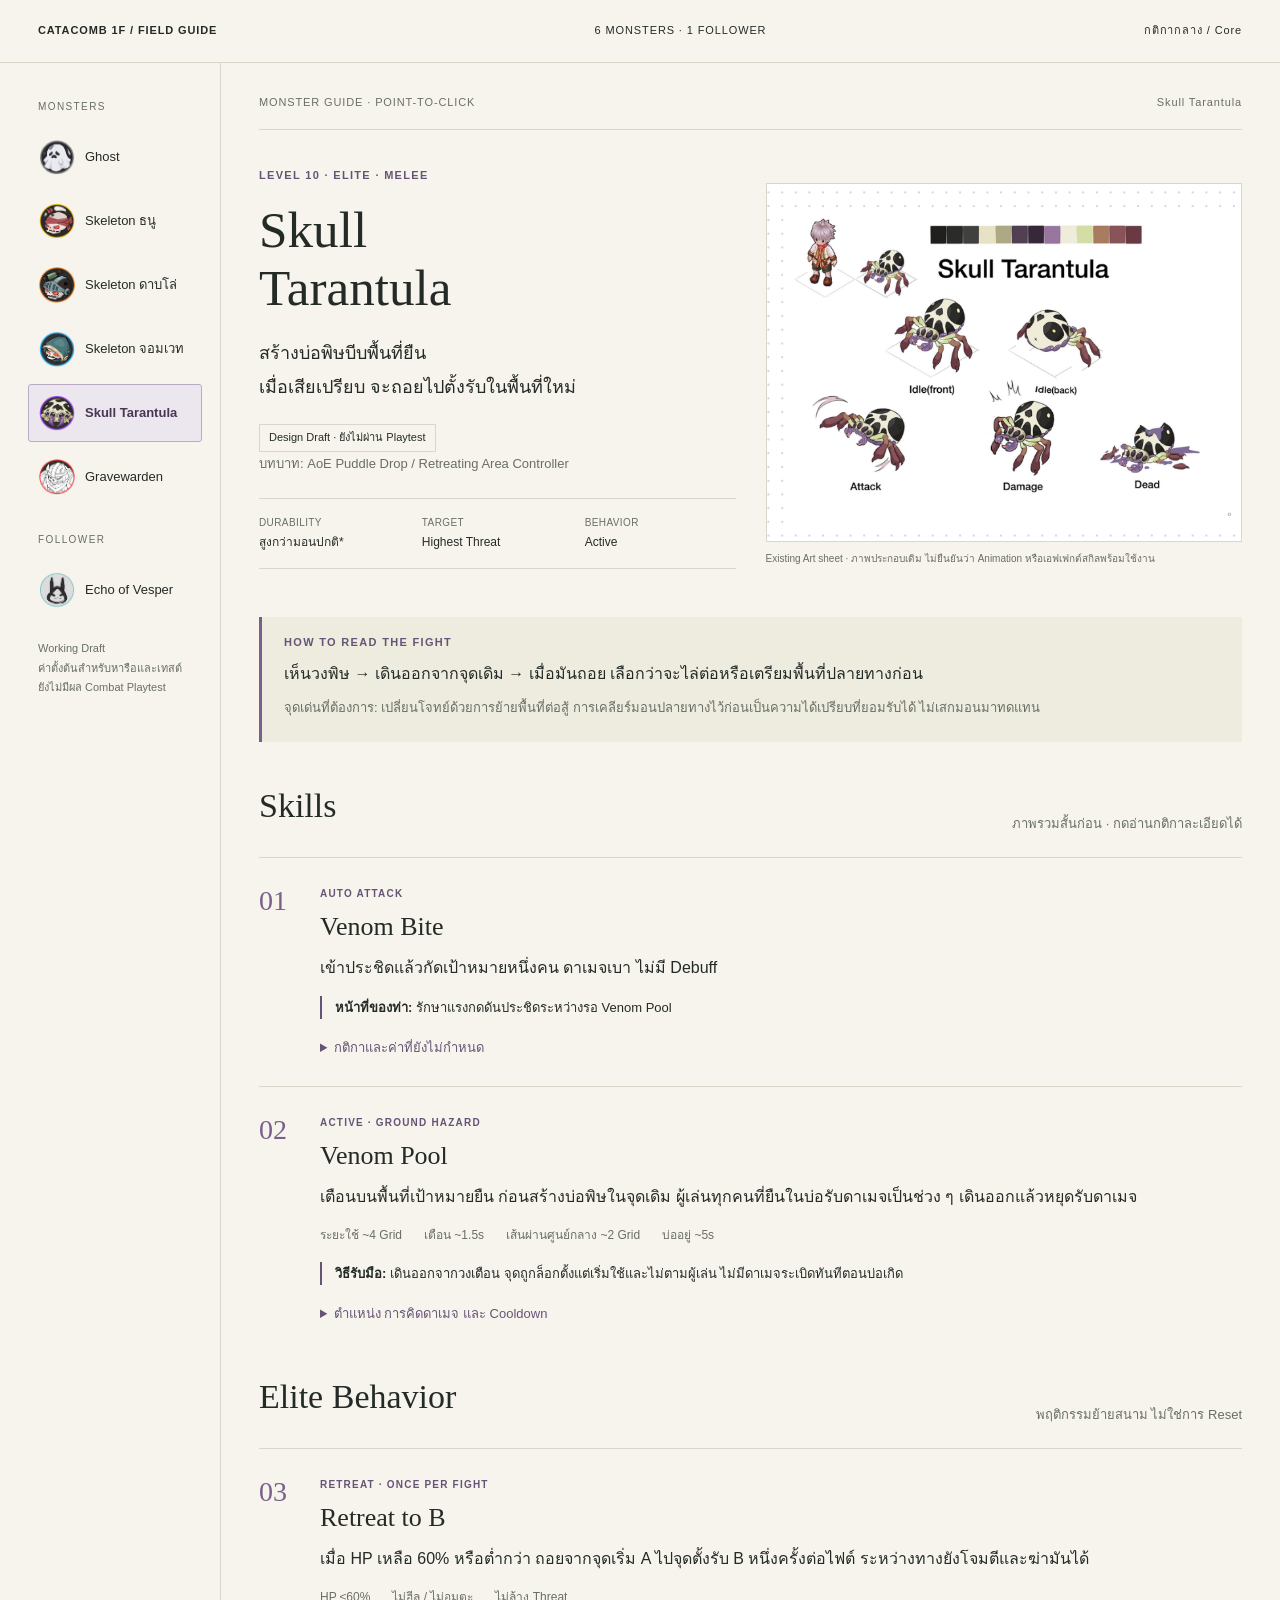
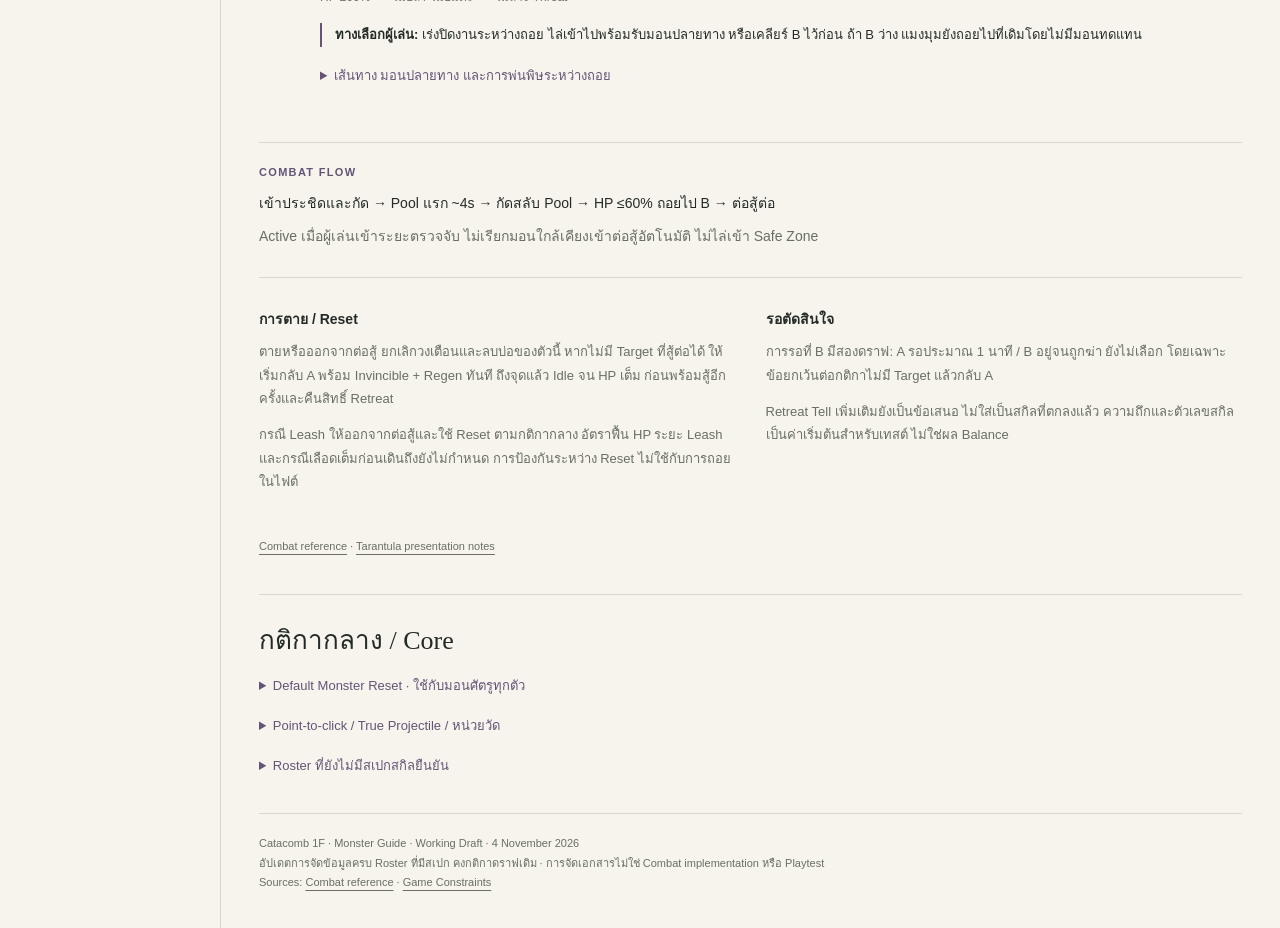
==== commit 7147385a: "Correct movement controls to Point-to-click in guide and bilingual readers" ====
--- a/monsters/index.html
+++ b/monsters/index.html
@@ -1,4 +1,4 @@
-<!doctype html><html lang="th"><head><meta charset="utf-8"><meta name="viewport" content="width=device-width,initial-scale=1"><meta name="description" content="Catacomb 1F Monster Guide — 6 enemies and Echo of Vesper. Current combat draft, skills and unresolved Core notes."><title>Catacomb 1F — Monster Guide</title><link rel="stylesheet" href="catacomb-wiki.css"></head><body><a class="skip" href="#content">ข้ามไปเนื้อหา</a><header><a class="brand" href="#tarantula">CATACOMB 1F / FIELD GUIDE</a><span>6 MONSTERS · 1 FOLLOWER</span><a href="#shared-rules" data-shared-link>กติกากลาง / Core</a></header><div class="library"><aside class="roster-nav" aria-label="เลือกตัวละคร"><div class="nav-label">MONSTERS</div><nav><a class="roster-link" href="#ghost" data-monster="ghost"><img src="assets/monster-ghost-grey.png" alt=""><span>Ghost</span></a><a class="roster-link" href="#archer" data-monster="archer"><img src="assets/monster-ranged.png" alt=""><span>Skeleton ธนู</span></a><a class="roster-link" href="#swordsman" data-monster="swordsman"><img src="assets/monster-frontal.png" alt=""><span>Skeleton ดาบโล่</span></a><a class="roster-link" href="#mage" data-monster="mage"><img src="assets/monster-caster.png" alt=""><span>Skeleton จอมเวท</span></a><a class="roster-link" href="#tarantula" data-monster="tarantula"><img src="assets/monster-aoe.png" alt=""><span>Skull Tarantula</span></a><a class="roster-link" href="#gravewarden" data-monster="gravewarden"><img src="assets/monster-tank-buster.png" alt=""><span>Gravewarden</span></a></nav><div class="nav-label follower-label">FOLLOWER</div><nav><a class="roster-link" href="#vesper" data-monster="vesper"><img src="assets/echo-of-vesper-mascot-circle.png" alt=""><span>Echo of Vesper</span></a></nav><p class="nav-note">Working Draft<br>ค่าตั้งต้นสำหรับหารือและเทสต์<br>ยังไม่มีผล Combat Playtest</p></aside><main id="content"><div class="page-context"><span>MONSTER GUIDE</span><span id="current-position" aria-live="polite">เลือกมอนจากเมนู</span></div><section class="monster" id="ghost" aria-labelledby="ghost-name"><section class="hero"><div><div class="eyebrow">LEVEL 5 · NORMAL · MELEE</div><h1 id="ghost-name" tabindex="-1">Ghost</h1><p class="lead">มอนพื้นฐานโซนแรก<br>ให้ผู้เล่นฝึกเลือกเป้าหมายและโจมตี</p><p class="sub">Basic Melee / Auto-Attack</p><dl class="facts"><div><dt>DURABILITY</dt><dd>ต่ำ · HP ยังไม่ล็อก</dd></div><div><dt>TARGET</dt><dd>ผู้โจมตีก่อน / Highest Threat</dd></div><div><dt>BEHAVIOR</dt><dd>Passive</dd></div></dl></div><figure><div class="portrait"><img src="assets/11-ghost-reference.png" alt="Ghost · Art sheet เดิม"></div><figcaption>Existing Art sheet · ไม่ยืนยัน Animation หรือ VFX พร้อมใช้</figcaption></figure></section><aside class="play"><div class="eyebrow">HOW TO READ THE FIGHT</div><p>เลือกเป้าหมาย → เปิดโจมตี → เรียนรู้จังหวะประชิด</p><p class="sub">ผู้เล่นเริ่มต้นหนึ่งคนควรชนะ Ghost หนึ่งตัวด้วย Auto-Attack โดยไม่ต้องมี Healer หรือสกิลป้องกัน เป็นเป้าหมายการเทสต์ ไม่ใช่ผลทดสอบแล้ว</p></aside><section aria-label="สกิล Ghost"><div class="section-head"><h2>Skills</h2><p class="sub">อ่านผลของท่าก่อน · กดเปิดกติกาได้</p></div><article class="skill"><div class="number">01</div><div><div class="type">AUTO ATTACK</div><h3>Ghost Slap</h3><p>ลอยเข้าประชิดแล้วกระแทกเป้าหมายหนึ่งคน ดาเมจเบา ไม่มีผลกับคนรอบข้าง</p><div class="spec-strip"></div><p class="answer"><strong>วิธีรับมือ:</strong> ถ้าออกนอกระยะก่อนจังหวะโดน ท่าจะพลาด จากนั้น Ghost เคลื่อนตาม</p><details><summary>อ่านกติกาละเอียด · Ghost Slap</summary><div class="detail"><ul><li>เตรียมกระแทกสั้น ๆ ใช้ Animation Attack ที่มี ไม่มีพื้นที่เตือนบนพื้น คิดดาเมจครั้งเดียวต่อเป้าหมาย</li><li>ไม่มี Frontal / AoE / Knockback / Stun / Debuff หรือการหลบกายภาพพิเศษ ไม่เรียกผีอื่นเข้าต่อสู้อัตโนมัติ</li><li>ไม่เริ่มสู้กับผู้เล่นที่เดินผ่าน ตอบโต้คนโจมตีก่อน หากมีระบบ Threat ใช้ผู้มี Threat สูงสุด</li><li>ระยะ ความถี่ HP และดาเมจจริงยังไม่ล็อก ข้อความแก้ล่าสุดไม่ได้ระบุระยะกับรอบโจมตี จึงไม่เติมค่าเก่า 1 Grid / 2s กลับมา</li></ul></div></details></div></article></section><section class="timeline"><div class="eyebrow">COMBAT FLOW</div><p>ถูกโจมตี → เข้าประชิด → Ghost Slap → พักตามรอบ → โจมตีซ้ำ</p></section><section class="notes"><div><h3>รอยืนยัน</h3><p>ระยะโจมตี รอบโจมตี HP / Damage และระยะไล่ตามต้องกำหนดร่วมกับ Core และทดสอบตามโซน</p></div><div><h3>การจบไฟต์</h3><p>เป้าหมายตายหรือหลุดระยะไล่ตามและไม่มี Target อื่น ใช้ Default Monster Reset ด้านล่าง ไม่ไล่เข้า Safe Zone</p></div></section><p class="source"><a href="../Rift-of-Catacomb-1F-Wrapup.html#design-combat">Combat reference</a> · <a href="../Rift-of-Catacomb-1F-Wrapup.html#design-combat">รายละเอียดต้นฉบับ</a></p></section><section class="monster" id="archer" aria-labelledby="archer-name"><section class="hero"><div><div class="eyebrow">LEVEL 7 · NORMAL · RANGED</div><h1 id="archer-name" tabindex="-1">Skeleton ธนู</h1><p class="lead">แรงกดดันจากระยะไกล<br>ให้ผู้เล่นเข้าถึงตัวหรือหามุมตอบโต้</p><p class="sub">Ranged Auto-Attack</p><dl class="facts"><div><dt>DURABILITY</dt><dd>ต่ำ · ใกล้เคียง Mage</dd></div><div><dt>TARGET</dt><dd>Highest Threat</dd></div><div><dt>BEHAVIOR</dt><dd>Active</dd></div></dl></div><figure><div class="portrait"><img src="assets/07-skeleton-crookedshot.png" alt="Skeleton ธนู · Art sheet เดิม"></div><figcaption>Existing Art sheet · ไม่ยืนยัน Animation หรือ VFX พร้อมใช้</figcaption></figure></section><aside class="play"><div class="eyebrow">HOW TO READ THE FIGHT</div><p>เห็นง้างธนู → เข้าประชิดหรือใช้ระยะไกลตอบโต้ → ใช้กำบังเพื่อจัดตำแหน่ง</p><p class="sub">ไม่ถอยหนีเมื่อถูกประชิด จึงมีข้อได้เปรียบเมื่อผู้เล่นเข้าถึงตัวได้ แต่ไม่ได้เปลี่ยนเป็นมอนโจมตีประชิด</p></aside><section aria-label="สกิล Skeleton ธนู"><div class="section-head"><h2>Skills</h2><p class="sub">อ่านผลของท่าก่อน · กดเปิดกติกาได้</p></div><article class="skill"><div class="number">01</div><div><div class="type">AUTO ATTACK</div><h3>Arrow Shot</h3><p>ยิงใส่เป้าหมายหนึ่งคน ดาเมจเบาถึงปานกลาง ไม่มีท่าพิเศษหรือ Debuff</p><div class="spec-strip"><span>ระยะ ~5 Grid</span><span>ยิงทุก ~2.5s</span></div><p class="answer"><strong>วิธีรับมือ:</strong> ก่อนปล่อยการยิง หากเป้าหมายพ้นระยะหรือเข้าหลังกำแพง ให้ยกเลิกและเดินหาตำแหน่งยิงใหม่</p><details><summary>อ่านกติกาละเอียด · Arrow Shot</summary><div class="detail"><ul><li>หันหาเป้าหมายและใช้ Animation ง้างธนู ไม่มีวงเตือนบนพื้น ต้องมี Line of Sight ไม่ยิงทะลุกำแพง</li><li>เดินเข้าหาเมื่อยิงไม่ได้ แล้วหยุดเพื่อยิง ไม่ยิงระหว่างเคลื่อนที่ ผู้เล่นเข้าประชิดก็ยังยิง ไม่ถอยหรือเปลี่ยนเป็นท่าประชิด</li><li>ไม่เรียกมอนใกล้เคียงเข้าต่อสู้อัตโนมัติ ไม่ยิงเข้า Safe Zone</li><li>Core direction: เลี่ยง True Projectile ที่ตรวจตำแหน่งและการชนต่อเนื่อง วิธีแสดงภาพยิงกับจังหวะคิดผลต้องแยกกัน และยังต้องยืนยัน Range / LOS / การยกเลิกกับ Dev ไม่ถือว่าเป็น Hit-scan หรือโดนอัตโนมัติ</li><li>กติกายกเลิกก่อนปล่อยเป็นเจตนาดราฟเดิม ส่วนจังหวะคิดผลหลังปล่อย รวมเป้าหมายตายหรือเปลี่ยน LOS ยังต้องให้ Dev ยืนยัน ไม่เพิ่มระบบบังลูกธนูกลางทาง</li></ul></div></details></div></article></section><section class="timeline"><div class="eyebrow">COMBAT FLOW</div><p>ตรวจพบผู้เล่น → เข้าระยะและมี LOS → ง้าง → Arrow Shot → พักตามรอบ → ยิงซ้ำ</p></section><section class="notes"><div><h3>Core dependency</h3><p>Core direction: เลี่ยง True Projectile ที่ตรวจตำแหน่งและการชนต่อเนื่อง วิธีแสดงภาพยิงกับจังหวะคิดผลต้องแยกกัน และยังต้องยืนยัน Range / LOS / การยกเลิกกับ Dev ไม่ถือว่าเป็น Hit-scan หรือโดนอัตโนมัติ</p></div><div><h3>การจบไฟต์</h3><p>เป้าหมายตายหรือหลุดระยะไล่ตามและไม่มี Target อื่น ใช้ Default Monster Reset</p></div></section><p class="source"><a href="../Rift-of-Catacomb-1F-Wrapup.html#design-combat">Combat reference</a> · <a href="../Rift-of-Catacomb-1F-Wrapup.html#design-combat">รายละเอียดต้นฉบับ</a></p></section><section class="monster" id="swordsman" aria-labelledby="swordsman-name"><section class="hero"><div><div class="eyebrow">LEVEL 8 · NORMAL · FRONTAL</div><h1 id="swordsman-name" tabindex="-1">Skeleton ดาบโล่</h1><p class="lead">เตือนก่อนฟันกรวยด้านหน้า<br>ให้ผู้เล่นอ่านทิศแล้วหลบด้านข้าง</p><p class="sub">Melee / ฝึกหลบด้านหน้า</p><dl class="facts"><div><dt>DURABILITY</dt><dd>ปานกลาง · มากกว่า Mage</dd></div><div><dt>TARGET</dt><dd>Highest Threat</dd></div><div><dt>BEHAVIOR</dt><dd>การเปิด Aggro ยังไม่ระบุ</dd></div></dl></div><figure><div class="portrait"><img src="assets/09-skeleton-rattlebuck.png" alt="Skeleton ดาบโล่ · Art sheet เดิม"></div><figcaption>Existing Art sheet · ไม่ยืนยัน Animation หรือ VFX พร้อมใช้</figcaption></figure></section><aside class="play"><div class="eyebrow">HOW TO READ THE FIGHT</div><p>เห็นกรวย → ออกจากด้านหน้า → เข้าตีหลังฟัน</p><p class="sub">พลาดหนึ่งครั้งควรเจ็บ แต่ผู้เล่น HP เต็มไม่ควรตายจาก Frontal ครั้งเดียว หรือ Frontal พร้อม Auto-Attack ในแพ็กแรก ต้องทดสอบร่วมกับมอนในแพ็ก</p></aside><section aria-label="สกิล Skeleton ดาบโล่"><div class="section-head"><h2>Skills</h2><p class="sub">อ่านผลของท่าก่อน · กดเปิดกติกาได้</p></div><article class="skill"><div class="number">01</div><div><div class="type">AUTO ATTACK</div><h3>Sword Strike</h3><p>ฟันประชิดเป้าหมายหนึ่งคน ดาเมจเบาถึงปานกลาง</p><div class="spec-strip"></div><p class="answer"><strong>วิธีรับมือ:</strong> ระวังแรงกดดันประชิดระหว่างรอท่ากรวย</p><details><summary>อ่านกติกาละเอียด · Sword Strike</summary><div class="detail"><ul><li>ระยะและความถี่ Auto-Attack ยังไม่ระบุในสเปกชุดนี้ ไม่ยืมค่าจาก Skeleton ใหญ่</li></ul></div></details></div></article><article class="skill"><div class="number">02</div><div><div class="type">ACTIVE · FRONTAL</div><h3>Sweeping Slash</h3><p>ง้างดาบแล้วฟันผู้เล่นทุกคนในกรวยด้านหน้า ดาเมจหนักกว่า Auto-Attack</p><div class="spec-strip"><span>ระยะ ~3 Grid · มุม 90°</span><span>เตือน 1.5s</span><span>พักหลังฟัน ~0.7s</span></div><p class="answer"><strong>วิธีรับมือ:</strong> ออกจากกรวยด้านข้าง ทิศถูกล็อกตั้งแต่เริ่มเตือนและไม่หมุนตาม</p><details><summary>อ่านกติกาละเอียด · Sweeping Slash</summary><div class="detail"><ul><li>มีกรวยบนพื้นและท่าง้างดาบแนวนอน หยุดเดินและหยุด Auto-Attack ระหว่างง้าง</li><li>เริ่มง้างเมื่อเป้าหมายอยู่ในระยะประชิด ถ้าผู้เล่นหนีหลังเริ่ม ยังฟันทิศเดิม ไม่ยกเลิกหรือไล่ตามกลางท่า</li><li>คิดดาเมจครั้งเดียว ไม่มีพื้นอันตรายตกค้าง ไม่มี Knockback / Stun / Debuff</li><li>หลังฟันพักประมาณ 0.7 วินาที แล้วกลับไปไล่โจมตีเป้าหมาย</li><li>ครั้งแรกหลังเริ่มสู้ประมาณ 3–4 วินาที ใช้ซ้ำประมาณทุก 8–10 วินาที จุดเริ่มนับรอบซ้ำยังไม่ระบุ</li><li>หน่วย Grid ไม่ได้กำหนดจุดอ้างอิงวัดระยะโดยอัตโนมัติ ต้องตกลงกับ Collision และขนาดโมเดล</li></ul></div></details></div></article></section><section class="timeline"><div class="eyebrow">COMBAT FLOW</div><p>เข้าต่อสู้ → Sword Strike → Frontal แรก ~3–4s → พัก → กลับไล่โจมตี → ใช้ Frontal ซ้ำ</p></section><section class="notes"><div><h3>รอยืนยัน</h3><p>รูปแบบเริ่ม Aggro / การเรียกพวก รอบและระยะ Auto-Attack จุดเริ่มนับ CD ของ Frontal และการวัดระยะ</p></div><div><h3>การจบไฟต์</h3><p>ใช้ Default Monster Reset ไม่เติมความสามารถโล่บล็อกหรือลดดาเมจจากภาพอาวุธ</p></div></section><p class="source"><a href="../Rift-of-Catacomb-1F-Wrapup.html#design-combat">Combat reference</a> · <a href="../Rift-of-Catacomb-1F-Wrapup.html#design-combat">รายละเอียดต้นฉบับ</a></p></section><section class="monster" id="mage" aria-labelledby="mage-name"><section class="hero"><div><div class="eyebrow">LEVEL 9 · NORMAL · CASTER</div><h1 id="mage-name" tabindex="-1">Skeleton จอมเวท</h1><p class="lead">เวทเป้าหมายเดี่ยวพร้อม Chilled<br>เพิ่มแรงกดดันต่อการเคลื่อนที่</p><p class="sub">Caster / Movement Slow</p><dl class="facts"><div><dt>DURABILITY</dt><dd>ต่ำ · กำจัดง่ายเมื่อเข้าถึง</dd></div><div><dt>TARGET</dt><dd>Highest Threat</dd></div><div><dt>BEHAVIOR</dt><dd>Active</dd></div></dl></div><figure><div class="portrait"><img src="assets/08-skeleton-wobblewich.png" alt="Skeleton จอมเวท · Art sheet เดิม"></div><figcaption>Existing Art sheet · ไม่ยืนยัน Animation หรือ VFX พร้อมใช้</figcaption></figure></section><aside class="play"><div class="eyebrow">HOW TO READ THE FIGHT</div><p>เห็น Cast Bar → ขัดจังหวะหรือใช้กำบังก่อนร่ายจบ → ระวังเดินช้าขณะหลบสกิลอื่น</p><p class="sub">Chilling Bolt เป็น Targeted Spell ไม่ใช่ท่าที่ต้องเดินหลบตัวกระสุน ยังไม่ยืนยันว่าเกมมี Skill Interrupt ให้ทุกคลาส</p></aside><section aria-label="สกิล Skeleton จอมเวท"><div class="section-head"><h2>Skills</h2><p class="sub">อ่านผลของท่าก่อน · กดเปิดกติกาได้</p></div><article class="skill"><div class="number">01</div><div><div class="type">MAIN ATTACK · INTERRUPTIBLE</div><h3>Chilling Bolt</h3><p>ร่ายเวทน้ำแข็งใส่เป้าหมายหนึ่งคน สร้างดาเมจเวทเบาถึงปานกลางพร้อม Chilled ไม่มี Auto-Attack แทรก</p><div class="spec-strip"><span>ระยะ ~5 Grid</span><span>ร่าย ~1.5s</span><span>พักปกติ ~3s</span></div><p class="answer"><strong>วิธีรับมือ:</strong> Interrupt ได้ หรือออกนอกระยะ / ตัด LOS ก่อนร่ายจบเพื่อให้ยกเลิกเวท</p><details><summary>อ่านกติกาละเอียด · Chilling Bolt</summary><div class="detail"><ul><li>Cast Bar และเอฟเฟกต์น้ำแข็งที่ปลายคทา หยุดเดินระหว่างร่าย ไม่มีวงเตือนบนพื้นเพราะเจาะจงเป้าหมาย</li><li>ดราฟเดิมตรวจ LOS ตอนเริ่มและตอนปล่อย หากพ้นระยะหรือหลังกำแพงก่อนร่ายเสร็จ ยกเลิกแล้วเดินหามุมใหม่ ไม่ร่ายผ่านกำแพง</li><li>เมื่อถูก Interrupt ยกเลิกเวท พักประมาณ 2 วินาทีก่อนเริ่มใหม่ ใช้แทนช่วงพักปกติ 3 วินาที ไม่บวกสองช่วงเข้าด้วยกัน</li><li>เมื่อถูกประชิดยังร่ายตามปกติ ไม่ถอยหนี ไม่เรียกมอนใกล้เคียงอัตโนมัติ</li><li>คิดดาเมจและ Debuff ครั้งเดียวต่อเป้าหมาย เจตนาเดิมเป็นเวท Targeted ส่วน Homing / Visual travel และเวลาคิดผลต้องตกลงกับ Core</li><li>Core direction: เลี่ยง True Projectile ที่ตรวจตำแหน่งและการชนต่อเนื่อง วิธีแสดงภาพยิงกับจังหวะคิดผลต้องแยกกัน และยังต้องยืนยัน Range / LOS / การยกเลิกกับ Dev ไม่ถือว่าเป็น Hit-scan หรือโดนอัตโนมัติ</li><li>กรณีเป้าหมายตายก่อนผลเวทเกิด การยกเลิก และ LOS / Range ก่อนคิดผลยังต้องยืนยัน ไม่เปลี่ยนให้กระสุนไปโดนคนอื่นโดยอัตโนมัติ</li></ul></div></details></div></article><article class="skill"><div class="number">02</div><div><div class="type">DEBUFF · ON PLAYER</div><h3>Chilled</h3><p>ลดเฉพาะความเร็วเคลื่อนที่ของผู้เล่นชั่วคราว</p><div class="spec-strip"><span>Move Speed −25%</span><span>ระยะเวลา 4s</span><span>Refresh · ไม่ Stack</span></div><p class="answer"><strong>วิธีรับมือ:</strong> ผู้เล่นยังเคลื่อนที่และต่อสู้ได้ตามปกติ ไม่บังคับให้มี Dispel</p><details><summary>อ่านกติกาละเอียด · Chilled</summary><div class="detail"><ul><li>ไม่ลด Attack Speed หรือ Cast Speed โดนซ้ำให้รีเฟรชเป็น 4 วินาที แม้มาจาก Mage หลายตัว ไม่ทบความแรง</li><li>แสดงไอคอน Debuff เวลาคงเหลือ และน้ำแข็งบาง ๆ รอบเท้า หมดเวลาแล้วลบการลดความเร็วและเอฟเฟกต์ทันที</li><li>เมื่อ Mage Reset Debuff ที่ติดผู้เล่นแล้วหมดตามเวลาปกติ ไม่ล้างก่อนกำหนดโดยอัตโนมัติ</li></ul></div></details></div></article></section><section class="timeline"><div class="eyebrow">COMBAT FLOW</div><p>เข้าระยะและมี LOS → ร่าย 1.5s → ปล่อยเวท → พัก 3s → ร่ายซ้ำ / ถูก Interrupt ใช้ช่วงพัก 2s แทน</p></section><section class="notes"><div><h3>Core dependency</h3><p>Core direction: เลี่ยง True Projectile ที่ตรวจตำแหน่งและการชนต่อเนื่อง วิธีแสดงภาพยิงกับจังหวะคิดผลต้องแยกกัน และยังต้องยืนยัน Range / LOS / การยกเลิกกับ Dev ไม่ถือว่าเป็น Hit-scan หรือโดนอัตโนมัติ</p></div><div><h3>การจบไฟต์</h3><p>ใช้ Default Monster Reset ไม่ไล่หรือร่ายเข้า Safe Zone ส่วน Chilled ที่ติดไปแล้วคงระยะเวลาปกติ</p></div></section><p class="source"><a href="../Rift-of-Catacomb-1F-Wrapup.html#design-combat">Combat reference</a> · <a href="../Rift-of-Catacomb-1F-Wrapup.html#design-combat">รายละเอียดต้นฉบับ</a></p></section><section class="monster" id="tarantula" aria-labelledby="tarantula-name">
+<!doctype html><html lang="th"><head><meta charset="utf-8"><meta name="viewport" content="width=device-width,initial-scale=1"><meta name="description" content="Catacomb 1F Monster Guide — 6 enemies and Echo of Vesper. Current combat draft, skills and unresolved Core notes."><title>Catacomb 1F — Monster Guide</title><link rel="stylesheet" href="catacomb-wiki.css"></head><body><a class="skip" href="#content">ข้ามไปเนื้อหา</a><header><a class="brand" href="#tarantula">CATACOMB 1F / FIELD GUIDE</a><span>6 MONSTERS · 1 FOLLOWER</span><a href="#shared-rules" data-shared-link>กติกากลาง / Core</a></header><div class="library"><aside class="roster-nav" aria-label="เลือกตัวละคร"><div class="nav-label">MONSTERS</div><nav><a class="roster-link" href="#ghost" data-monster="ghost"><img src="assets/monster-ghost-grey.png" alt=""><span>Ghost</span></a><a class="roster-link" href="#archer" data-monster="archer"><img src="assets/monster-ranged.png" alt=""><span>Skeleton ธนู</span></a><a class="roster-link" href="#swordsman" data-monster="swordsman"><img src="assets/monster-frontal.png" alt=""><span>Skeleton ดาบโล่</span></a><a class="roster-link" href="#mage" data-monster="mage"><img src="assets/monster-caster.png" alt=""><span>Skeleton จอมเวท</span></a><a class="roster-link" href="#tarantula" data-monster="tarantula"><img src="assets/monster-aoe.png" alt=""><span>Skull Tarantula</span></a><a class="roster-link" href="#gravewarden" data-monster="gravewarden"><img src="assets/monster-tank-buster.png" alt=""><span>Gravewarden</span></a></nav><div class="nav-label follower-label">FOLLOWER</div><nav><a class="roster-link" href="#vesper" data-monster="vesper"><img src="assets/echo-of-vesper-mascot-circle.png" alt=""><span>Echo of Vesper</span></a></nav><p class="nav-note">Working Draft<br>ค่าตั้งต้นสำหรับหารือและเทสต์<br>ยังไม่มีผล Combat Playtest</p></aside><main id="content"><div class="page-context"><span>MONSTER GUIDE · POINT-TO-CLICK</span><span id="current-position" aria-live="polite">เลือกมอนจากเมนู</span></div><section class="monster" id="ghost" aria-labelledby="ghost-name"><section class="hero"><div><div class="eyebrow">LEVEL 5 · NORMAL · MELEE</div><h1 id="ghost-name" tabindex="-1">Ghost</h1><p class="lead">มอนพื้นฐานโซนแรก<br>ให้ผู้เล่นฝึกเลือกเป้าหมายและโจมตี</p><p class="sub">Basic Melee / Auto-Attack</p><dl class="facts"><div><dt>DURABILITY</dt><dd>ต่ำ · HP ยังไม่ล็อก</dd></div><div><dt>TARGET</dt><dd>ผู้โจมตีก่อน / Highest Threat</dd></div><div><dt>BEHAVIOR</dt><dd>Passive</dd></div></dl></div><figure><div class="portrait"><img src="assets/11-ghost-reference.png" alt="Ghost · Art sheet เดิม"></div><figcaption>Existing Art sheet · ไม่ยืนยัน Animation หรือ VFX พร้อมใช้</figcaption></figure></section><aside class="play"><div class="eyebrow">HOW TO READ THE FIGHT</div><p>เลือกเป้าหมาย → เปิดโจมตี → เรียนรู้จังหวะประชิด</p><p class="sub">ผู้เล่นเริ่มต้นหนึ่งคนควรชนะ Ghost หนึ่งตัวด้วย Auto-Attack โดยไม่ต้องมี Healer หรือสกิลป้องกัน เป็นเป้าหมายการเทสต์ ไม่ใช่ผลทดสอบแล้ว</p></aside><section aria-label="สกิล Ghost"><div class="section-head"><h2>Skills</h2><p class="sub">อ่านผลของท่าก่อน · กดเปิดกติกาได้</p></div><article class="skill"><div class="number">01</div><div><div class="type">AUTO ATTACK</div><h3>Ghost Slap</h3><p>ลอยเข้าประชิดแล้วกระแทกเป้าหมายหนึ่งคน ดาเมจเบา ไม่มีผลกับคนรอบข้าง</p><div class="spec-strip"></div><p class="answer"><strong>วิธีรับมือ:</strong> ถ้าออกนอกระยะก่อนจังหวะโดน ท่าจะพลาด จากนั้น Ghost เคลื่อนตาม</p><details><summary>อ่านกติกาละเอียด · Ghost Slap</summary><div class="detail"><ul><li>เตรียมกระแทกสั้น ๆ ใช้ Animation Attack ที่มี ไม่มีพื้นที่เตือนบนพื้น คิดดาเมจครั้งเดียวต่อเป้าหมาย</li><li>ไม่มี Frontal / AoE / Knockback / Stun / Debuff หรือการหลบกายภาพพิเศษ ไม่เรียกผีอื่นเข้าต่อสู้อัตโนมัติ</li><li>ไม่เริ่มสู้กับผู้เล่นที่เดินผ่าน ตอบโต้คนโจมตีก่อน หากมีระบบ Threat ใช้ผู้มี Threat สูงสุด</li><li>ระยะ ความถี่ HP และดาเมจจริงยังไม่ล็อก ข้อความแก้ล่าสุดไม่ได้ระบุระยะกับรอบโจมตี จึงไม่เติมค่าเก่า 1 Grid / 2s กลับมา</li></ul></div></details></div></article></section><section class="timeline"><div class="eyebrow">COMBAT FLOW</div><p>ถูกโจมตี → เข้าประชิด → Ghost Slap → พักตามรอบ → โจมตีซ้ำ</p></section><section class="notes"><div><h3>รอยืนยัน</h3><p>ระยะโจมตี รอบโจมตี HP / Damage และระยะไล่ตามต้องกำหนดร่วมกับ Core และทดสอบตามโซน</p></div><div><h3>การจบไฟต์</h3><p>เป้าหมายตายหรือหลุดระยะไล่ตามและไม่มี Target อื่น ใช้ Default Monster Reset ด้านล่าง ไม่ไล่เข้า Safe Zone</p></div></section><p class="source"><a href="../Rift-of-Catacomb-1F-Wrapup.html#design-combat">Combat reference</a> · <a href="../Rift-of-Catacomb-1F-Wrapup.html#design-combat">รายละเอียดต้นฉบับ</a></p></section><section class="monster" id="archer" aria-labelledby="archer-name"><section class="hero"><div><div class="eyebrow">LEVEL 7 · NORMAL · RANGED</div><h1 id="archer-name" tabindex="-1">Skeleton ธนู</h1><p class="lead">แรงกดดันจากระยะไกล<br>ให้ผู้เล่นเข้าถึงตัวหรือหามุมตอบโต้</p><p class="sub">Ranged Auto-Attack</p><dl class="facts"><div><dt>DURABILITY</dt><dd>ต่ำ · ใกล้เคียง Mage</dd></div><div><dt>TARGET</dt><dd>Highest Threat</dd></div><div><dt>BEHAVIOR</dt><dd>Active</dd></div></dl></div><figure><div class="portrait"><img src="assets/07-skeleton-crookedshot.png" alt="Skeleton ธนู · Art sheet เดิม"></div><figcaption>Existing Art sheet · ไม่ยืนยัน Animation หรือ VFX พร้อมใช้</figcaption></figure></section><aside class="play"><div class="eyebrow">HOW TO READ THE FIGHT</div><p>เห็นง้างธนู → เข้าประชิดหรือใช้ระยะไกลตอบโต้ → ใช้กำบังเพื่อจัดตำแหน่ง</p><p class="sub">ไม่ถอยหนีเมื่อถูกประชิด จึงมีข้อได้เปรียบเมื่อผู้เล่นเข้าถึงตัวได้ แต่ไม่ได้เปลี่ยนเป็นมอนโจมตีประชิด</p></aside><section aria-label="สกิล Skeleton ธนู"><div class="section-head"><h2>Skills</h2><p class="sub">อ่านผลของท่าก่อน · กดเปิดกติกาได้</p></div><article class="skill"><div class="number">01</div><div><div class="type">AUTO ATTACK</div><h3>Arrow Shot</h3><p>ยิงใส่เป้าหมายหนึ่งคน ดาเมจเบาถึงปานกลาง ไม่มีท่าพิเศษหรือ Debuff</p><div class="spec-strip"><span>ระยะ ~5 Grid</span><span>ยิงทุก ~2.5s</span></div><p class="answer"><strong>วิธีรับมือ:</strong> ก่อนปล่อยการยิง หากเป้าหมายพ้นระยะหรือเข้าหลังกำแพง ให้ยกเลิกและเดินหาตำแหน่งยิงใหม่</p><details><summary>อ่านกติกาละเอียด · Arrow Shot</summary><div class="detail"><ul><li>หันหาเป้าหมายและใช้ Animation ง้างธนู ไม่มีวงเตือนบนพื้น ต้องมี Line of Sight ไม่ยิงทะลุกำแพง</li><li>เดินเข้าหาเมื่อยิงไม่ได้ แล้วหยุดเพื่อยิง ไม่ยิงระหว่างเคลื่อนที่ ผู้เล่นเข้าประชิดก็ยังยิง ไม่ถอยหรือเปลี่ยนเป็นท่าประชิด</li><li>ไม่เรียกมอนใกล้เคียงเข้าต่อสู้อัตโนมัติ ไม่ยิงเข้า Safe Zone</li><li>Core direction: เลี่ยง True Projectile ที่ตรวจตำแหน่งและการชนต่อเนื่อง วิธีแสดงภาพยิงกับจังหวะคิดผลต้องแยกกัน และยังต้องยืนยัน Range / LOS / การยกเลิกกับ Dev ไม่ถือว่าเป็น Hit-scan หรือโดนอัตโนมัติ</li><li>กติกายกเลิกก่อนปล่อยเป็นเจตนาดราฟเดิม ส่วนจังหวะคิดผลหลังปล่อย รวมเป้าหมายตายหรือเปลี่ยน LOS ยังต้องให้ Dev ยืนยัน ไม่เพิ่มระบบบังลูกธนูกลางทาง</li></ul></div></details></div></article></section><section class="timeline"><div class="eyebrow">COMBAT FLOW</div><p>ตรวจพบผู้เล่น → เข้าระยะและมี LOS → ง้าง → Arrow Shot → พักตามรอบ → ยิงซ้ำ</p></section><section class="notes"><div><h3>Core dependency</h3><p>Core direction: เลี่ยง True Projectile ที่ตรวจตำแหน่งและการชนต่อเนื่อง วิธีแสดงภาพยิงกับจังหวะคิดผลต้องแยกกัน และยังต้องยืนยัน Range / LOS / การยกเลิกกับ Dev ไม่ถือว่าเป็น Hit-scan หรือโดนอัตโนมัติ</p></div><div><h3>การจบไฟต์</h3><p>เป้าหมายตายหรือหลุดระยะไล่ตามและไม่มี Target อื่น ใช้ Default Monster Reset</p></div></section><p class="source"><a href="../Rift-of-Catacomb-1F-Wrapup.html#design-combat">Combat reference</a> · <a href="../Rift-of-Catacomb-1F-Wrapup.html#design-combat">รายละเอียดต้นฉบับ</a></p></section><section class="monster" id="swordsman" aria-labelledby="swordsman-name"><section class="hero"><div><div class="eyebrow">LEVEL 8 · NORMAL · FRONTAL</div><h1 id="swordsman-name" tabindex="-1">Skeleton ดาบโล่</h1><p class="lead">เตือนก่อนฟันกรวยด้านหน้า<br>ให้ผู้เล่นอ่านทิศแล้วหลบด้านข้าง</p><p class="sub">Melee / ฝึกหลบด้านหน้า</p><dl class="facts"><div><dt>DURABILITY</dt><dd>ปานกลาง · มากกว่า Mage</dd></div><div><dt>TARGET</dt><dd>Highest Threat</dd></div><div><dt>BEHAVIOR</dt><dd>การเปิด Aggro ยังไม่ระบุ</dd></div></dl></div><figure><div class="portrait"><img src="assets/09-skeleton-rattlebuck.png" alt="Skeleton ดาบโล่ · Art sheet เดิม"></div><figcaption>Existing Art sheet · ไม่ยืนยัน Animation หรือ VFX พร้อมใช้</figcaption></figure></section><aside class="play"><div class="eyebrow">HOW TO READ THE FIGHT</div><p>เห็นกรวย → ออกจากด้านหน้า → เข้าตีหลังฟัน</p><p class="sub">พลาดหนึ่งครั้งควรเจ็บ แต่ผู้เล่น HP เต็มไม่ควรตายจาก Frontal ครั้งเดียว หรือ Frontal พร้อม Auto-Attack ในแพ็กแรก ต้องทดสอบร่วมกับมอนในแพ็ก</p></aside><section aria-label="สกิล Skeleton ดาบโล่"><div class="section-head"><h2>Skills</h2><p class="sub">อ่านผลของท่าก่อน · กดเปิดกติกาได้</p></div><article class="skill"><div class="number">01</div><div><div class="type">AUTO ATTACK</div><h3>Sword Strike</h3><p>ฟันประชิดเป้าหมายหนึ่งคน ดาเมจเบาถึงปานกลาง</p><div class="spec-strip"></div><p class="answer"><strong>วิธีรับมือ:</strong> ระวังแรงกดดันประชิดระหว่างรอท่ากรวย</p><details><summary>อ่านกติกาละเอียด · Sword Strike</summary><div class="detail"><ul><li>ระยะและความถี่ Auto-Attack ยังไม่ระบุในสเปกชุดนี้ ไม่ยืมค่าจาก Skeleton ใหญ่</li></ul></div></details></div></article><article class="skill"><div class="number">02</div><div><div class="type">ACTIVE · FRONTAL</div><h3>Sweeping Slash</h3><p>ง้างดาบแล้วฟันผู้เล่นทุกคนในกรวยด้านหน้า ดาเมจหนักกว่า Auto-Attack</p><div class="spec-strip"><span>ระยะ ~3 Grid · มุม 90°</span><span>เตือน 1.5s</span><span>พักหลังฟัน ~0.7s</span></div><p class="answer"><strong>วิธีรับมือ:</strong> ออกจากกรวยด้านข้าง ทิศถูกล็อกตั้งแต่เริ่มเตือนและไม่หมุนตาม</p><details><summary>อ่านกติกาละเอียด · Sweeping Slash</summary><div class="detail"><ul><li>มีกรวยบนพื้นและท่าง้างดาบแนวนอน หยุดเดินและหยุด Auto-Attack ระหว่างง้าง</li><li>เริ่มง้างเมื่อเป้าหมายอยู่ในระยะประชิด ถ้าผู้เล่นหนีหลังเริ่ม ยังฟันทิศเดิม ไม่ยกเลิกหรือไล่ตามกลางท่า</li><li>คิดดาเมจครั้งเดียว ไม่มีพื้นอันตรายตกค้าง ไม่มี Knockback / Stun / Debuff</li><li>หลังฟันพักประมาณ 0.7 วินาที แล้วกลับไปไล่โจมตีเป้าหมาย</li><li>ครั้งแรกหลังเริ่มสู้ประมาณ 3–4 วินาที ใช้ซ้ำประมาณทุก 8–10 วินาที จุดเริ่มนับรอบซ้ำยังไม่ระบุ</li><li>หน่วย Grid ไม่ได้กำหนดจุดอ้างอิงวัดระยะโดยอัตโนมัติ ต้องตกลงกับ Collision และขนาดโมเดล</li></ul></div></details></div></article></section><section class="timeline"><div class="eyebrow">COMBAT FLOW</div><p>เข้าต่อสู้ → Sword Strike → Frontal แรก ~3–4s → พัก → กลับไล่โจมตี → ใช้ Frontal ซ้ำ</p></section><section class="notes"><div><h3>รอยืนยัน</h3><p>รูปแบบเริ่ม Aggro / การเรียกพวก รอบและระยะ Auto-Attack จุดเริ่มนับ CD ของ Frontal และการวัดระยะ</p></div><div><h3>การจบไฟต์</h3><p>ใช้ Default Monster Reset ไม่เติมความสามารถโล่บล็อกหรือลดดาเมจจากภาพอาวุธ</p></div></section><p class="source"><a href="../Rift-of-Catacomb-1F-Wrapup.html#design-combat">Combat reference</a> · <a href="../Rift-of-Catacomb-1F-Wrapup.html#design-combat">รายละเอียดต้นฉบับ</a></p></section><section class="monster" id="mage" aria-labelledby="mage-name"><section class="hero"><div><div class="eyebrow">LEVEL 9 · NORMAL · CASTER</div><h1 id="mage-name" tabindex="-1">Skeleton จอมเวท</h1><p class="lead">เวทเป้าหมายเดี่ยวพร้อม Chilled<br>เพิ่มแรงกดดันต่อการเคลื่อนที่</p><p class="sub">Caster / Movement Slow</p><dl class="facts"><div><dt>DURABILITY</dt><dd>ต่ำ · กำจัดง่ายเมื่อเข้าถึง</dd></div><div><dt>TARGET</dt><dd>Highest Threat</dd></div><div><dt>BEHAVIOR</dt><dd>Active</dd></div></dl></div><figure><div class="portrait"><img src="assets/08-skeleton-wobblewich.png" alt="Skeleton จอมเวท · Art sheet เดิม"></div><figcaption>Existing Art sheet · ไม่ยืนยัน Animation หรือ VFX พร้อมใช้</figcaption></figure></section><aside class="play"><div class="eyebrow">HOW TO READ THE FIGHT</div><p>เห็น Cast Bar → ขัดจังหวะหรือใช้กำบังก่อนร่ายจบ → ระวังเดินช้าขณะหลบสกิลอื่น</p><p class="sub">Chilling Bolt เป็น Targeted Spell ไม่ใช่ท่าที่ต้องเดินหลบตัวกระสุน ยังไม่ยืนยันว่าเกมมี Skill Interrupt ให้ทุกคลาส</p></aside><section aria-label="สกิล Skeleton จอมเวท"><div class="section-head"><h2>Skills</h2><p class="sub">อ่านผลของท่าก่อน · กดเปิดกติกาได้</p></div><article class="skill"><div class="number">01</div><div><div class="type">MAIN ATTACK · INTERRUPTIBLE</div><h3>Chilling Bolt</h3><p>ร่ายเวทน้ำแข็งใส่เป้าหมายหนึ่งคน สร้างดาเมจเวทเบาถึงปานกลางพร้อม Chilled ไม่มี Auto-Attack แทรก</p><div class="spec-strip"><span>ระยะ ~5 Grid</span><span>ร่าย ~1.5s</span><span>พักปกติ ~3s</span></div><p class="answer"><strong>วิธีรับมือ:</strong> Interrupt ได้ หรือออกนอกระยะ / ตัด LOS ก่อนร่ายจบเพื่อให้ยกเลิกเวท</p><details><summary>อ่านกติกาละเอียด · Chilling Bolt</summary><div class="detail"><ul><li>Cast Bar และเอฟเฟกต์น้ำแข็งที่ปลายคทา หยุดเดินระหว่างร่าย ไม่มีวงเตือนบนพื้นเพราะเจาะจงเป้าหมาย</li><li>ดราฟเดิมตรวจ LOS ตอนเริ่มและตอนปล่อย หากพ้นระยะหรือหลังกำแพงก่อนร่ายเสร็จ ยกเลิกแล้วเดินหามุมใหม่ ไม่ร่ายผ่านกำแพง</li><li>เมื่อถูก Interrupt ยกเลิกเวท พักประมาณ 2 วินาทีก่อนเริ่มใหม่ ใช้แทนช่วงพักปกติ 3 วินาที ไม่บวกสองช่วงเข้าด้วยกัน</li><li>เมื่อถูกประชิดยังร่ายตามปกติ ไม่ถอยหนี ไม่เรียกมอนใกล้เคียงอัตโนมัติ</li><li>คิดดาเมจและ Debuff ครั้งเดียวต่อเป้าหมาย เจตนาเดิมเป็นเวท Targeted ส่วน Homing / Visual travel และเวลาคิดผลต้องตกลงกับ Core</li><li>Core direction: เลี่ยง True Projectile ที่ตรวจตำแหน่งและการชนต่อเนื่อง วิธีแสดงภาพยิงกับจังหวะคิดผลต้องแยกกัน และยังต้องยืนยัน Range / LOS / การยกเลิกกับ Dev ไม่ถือว่าเป็น Hit-scan หรือโดนอัตโนมัติ</li><li>กรณีเป้าหมายตายก่อนผลเวทเกิด การยกเลิก และ LOS / Range ก่อนคิดผลยังต้องยืนยัน ไม่เปลี่ยนให้กระสุนไปโดนคนอื่นโดยอัตโนมัติ</li></ul></div></details></div></article><article class="skill"><div class="number">02</div><div><div class="type">DEBUFF · ON PLAYER</div><h3>Chilled</h3><p>ลดเฉพาะความเร็วเคลื่อนที่ของผู้เล่นชั่วคราว</p><div class="spec-strip"><span>Move Speed −25%</span><span>ระยะเวลา 4s</span><span>Refresh · ไม่ Stack</span></div><p class="answer"><strong>วิธีรับมือ:</strong> ผู้เล่นยังเคลื่อนที่และต่อสู้ได้ตามปกติ ไม่บังคับให้มี Dispel</p><details><summary>อ่านกติกาละเอียด · Chilled</summary><div class="detail"><ul><li>ไม่ลด Attack Speed หรือ Cast Speed โดนซ้ำให้รีเฟรชเป็น 4 วินาที แม้มาจาก Mage หลายตัว ไม่ทบความแรง</li><li>แสดงไอคอน Debuff เวลาคงเหลือ และน้ำแข็งบาง ๆ รอบเท้า หมดเวลาแล้วลบการลดความเร็วและเอฟเฟกต์ทันที</li><li>เมื่อ Mage Reset Debuff ที่ติดผู้เล่นแล้วหมดตามเวลาปกติ ไม่ล้างก่อนกำหนดโดยอัตโนมัติ</li></ul></div></details></div></article></section><section class="timeline"><div class="eyebrow">COMBAT FLOW</div><p>เข้าระยะและมี LOS → ร่าย 1.5s → ปล่อยเวท → พัก 3s → ร่ายซ้ำ / ถูก Interrupt ใช้ช่วงพัก 2s แทน</p></section><section class="notes"><div><h3>Core dependency</h3><p>Core direction: เลี่ยง True Projectile ที่ตรวจตำแหน่งและการชนต่อเนื่อง วิธีแสดงภาพยิงกับจังหวะคิดผลต้องแยกกัน และยังต้องยืนยัน Range / LOS / การยกเลิกกับ Dev ไม่ถือว่าเป็น Hit-scan หรือโดนอัตโนมัติ</p></div><div><h3>การจบไฟต์</h3><p>ใช้ Default Monster Reset ไม่ไล่หรือร่ายเข้า Safe Zone ส่วน Chilled ที่ติดไปแล้วคงระยะเวลาปกติ</p></div></section><p class="source"><a href="../Rift-of-Catacomb-1F-Wrapup.html#design-combat">Combat reference</a> · <a href="../Rift-of-Catacomb-1F-Wrapup.html#design-combat">รายละเอียดต้นฉบับ</a></p></section><section class="monster" id="tarantula" aria-labelledby="tarantula-name">
 <section class="hero" aria-labelledby="tarantula-name"><div><div class="eyebrow">LEVEL 10 · ELITE · MELEE</div><h1 id="tarantula-name" tabindex="-1">Skull<br>Tarantula</h1><p class="lead">สร้างบ่อพิษบีบพื้นที่ยืน<br>เมื่อเสียเปรียบ จะถอยไปตั้งรับในพื้นที่ใหม่</p><span class="status">Design Draft · ยังไม่ผ่าน Playtest</span><p class="sub">บทบาท: AoE Puddle Drop / Retreating Area Controller</p><dl class="facts"><div><dt>DURABILITY</dt><dd>สูงกว่ามอนปกติ*</dd></div><div><dt>TARGET</dt><dd>Highest Threat</dd></div><div><dt>BEHAVIOR</dt><dd>Active</dd></div></dl></div>
 <figure><div class="portrait"><img src="assets/05-skull-tarantula.png" alt="Skull Tarantula: ภาพ Idle, Attack, Damage และ Dead จาก Art sheet เดิม"></div><figcaption>Existing Art sheet · ภาพประกอบเดิม ไม่ยืนยันว่า Animation หรือเอฟเฟกต์สกิลพร้อมใช้งาน</figcaption></figure></section>
 <aside class="play"><div class="eyebrow">HOW TO READ THE FIGHT</div><p>เห็นวงพิษ → เดินออกจากจุดเดิม → เมื่อมันถอย เลือกว่าจะไล่ต่อหรือเตรียมพื้นที่ปลายทางก่อน</p><p class="sub">จุดเด่นที่ต้องการ: เปลี่ยนโจทย์ด้วยการย้ายพื้นที่ต่อสู้ การเคลียร์มอนปลายทางไว้ก่อนเป็นความได้เปรียบที่ยอมรับได้ ไม่เสกมอนมาทดแทน</p></aside>
@@ -12,7 +12,7 @@
 <details><summary>เส้นทาง มอนปลายทาง และการพ่นพิษระหว่างถอย</summary><div class="detail"><ul><li>A คือจุดเริ่ม Outdoor ข้างห้อง B คือจุดตั้งรับใกล้แท่นศิลา เดินอ้อมห้องตามเส้นทาง Walkable ที่กำหนด ทั้ง A เส้นทาง และ B ต้องอยู่ในขอบเขตต่อสู้เดียวกัน ตำแหน่งจริงต้อง Remap บนแผนที่ LD ล่าสุด</li><li>หากกำลังเตรียมพ่น ให้พ่นจบก่อนเริ่มถอย หากตายระหว่างร่ายยกเลิกตามปกติ</li><li>ระหว่างถอยหยุดกัด ไม่ไล่เป้าหมาย ยกเว้นหยุดเดินพ่น Pool เมื่อ CD พร้อม เป้าหมายอยู่ในระยะและมี LOS จากนั้นถอยต่อ ใช้ CD เดิม ไม่รีเซ็ตตอนเริ่มถอย</li><li>ถ้าเป้าหมายนอกระยะ ไม่ย้อนกลับไปหาเพื่อพ่น ถึง B แล้วกลับมาต่อสู้ตามปกติ ไม่ถอยรอบที่สอง</li><li>กองตั้งรับ B: Mage 1 + Melee 1 + Archer 1 ตั้งต้นรวมกันตามข้อสรุปเดิม ไม่เพิ่มธนูตามภาพที่ขัดกับข้อความยืนยัน</li><li>มอนที่ B ใช้ Aggro ปกติ ไม่เรียกทั้งห้องเข้าต่อสู้อัตโนมัติ หากผู้เล่นหรือปาร์ตี้อื่นเคลียร์ไว้แล้วจะไม่มีการเสกทดแทน</li><li>ผู้เล่นใกล้เคียงอาจติด Aggro ร่วมด้วย แต่เป้าหมายโจมตียังเป็นผู้มี Threat สูงสุด ระยะและสิทธิ์เข้าร่วมยังไม่กำหนด</li><li>Threat ค่อย ๆ ลดลงเป็นสมมติฐานสำหรับคุยกับ Core ยังไม่ยืนยันระบบจริงหรืออัตราลด ไม่ใช่การล้าง Threat ด้วย Retreat</li></ul></div></details></div></article></section>
 <section class="timeline"><div class="eyebrow">COMBAT FLOW</div><p>เข้าประชิดและกัด → Pool แรก ~4s → กัดสลับ Pool → HP ≤60% ถอยไป B → ต่อสู้ต่อ</p><p class="sub">Active เมื่อผู้เล่นเข้าระยะตรวจจับ ไม่เรียกมอนใกล้เคียงเข้าต่อสู้อัตโนมัติ ไม่ไล่เข้า Safe Zone</p></section>
 <section class="notes" id="tarantula-dev"><div><h3>การตาย / Reset</h3><p>ตายหรือออกจากต่อสู้ ยกเลิกวงเตือนและลบบ่อของตัวนี้ หากไม่มี Target ที่สู้ต่อได้ ให้เริ่มกลับ A พร้อม Invincible + Regen ทันที ถึงจุดแล้ว Idle จน HP เต็ม ก่อนพร้อมสู้อีกครั้งและคืนสิทธิ์ Retreat</p><p>กรณี Leash ให้ออกจากต่อสู้และใช้ Reset ตามกติกากลาง อัตราฟื้น HP ระยะ Leash และกรณีเลือดเต็มก่อนเดินถึงยังไม่กำหนด การป้องกันระหว่าง Reset ไม่ใช้กับการถอยในไฟต์</p></div><div><h3>รอตัดสินใจ</h3><p>การรอที่ B มีสองดราฟ: A รอประมาณ 1 นาที / B อยู่จนถูกฆ่า ยังไม่เลือก โดยเฉพาะข้อยกเว้นต่อกติกาไม่มี Target แล้วกลับ A</p><p>Retreat Tell เพิ่มเติมยังเป็นข้อเสนอ ไม่ใส่เป็นสกิลที่ตกลงแล้ว ความถึกและตัวเลขสกิลเป็นค่าเริ่มต้นสำหรับเทสต์ ไม่ใช่ผล Balance</p></div></section>
-<p class="source"><a href="../Rift-of-Catacomb-1F-Wrapup.html#design-combat">Combat reference</a> · <a href="../Rift-of-Catacomb-1F-Wrapup.html#tarantula-update">Tarantula presentation notes</a></p></section><section class="monster" id="gravewarden" aria-labelledby="gravewarden-name"><section class="hero"><div><div class="eyebrow">LEVEL 10 · ELITE · FINAL QUEST TARGET</div><h1 id="gravewarden-name" tabindex="-1">Gravewarden</h1><p class="sub">Skeleton ใหญ่ — ผู้เฝ้าสุสาน 1F</p><p class="lead">กดดันเป้าหมายหลักด้วยท่าฟันที่แรงขึ้น<br>สลับคำรามหมู่ให้ทั้งปาร์ตี้ต้องตอบสนอง</p><p class="sub">Tank Pressure / Party AoE</p><dl class="facts"><div><dt>DURABILITY</dt><dd>สูงกว่ามอนทั่วไป</dd></div><div><dt>TARGET</dt><dd>Highest Threat</dd></div><div><dt>BEHAVIOR</dt><dd>Active · Aggro Link รอยืนยัน</dd></div></dl></div><figure><div class="portrait"><img src="assets/06-captain-ironrattle.png" alt="Gravewarden · Art sheet เดิม"></div><figcaption>Existing Art sheet · ไม่ยืนยัน Animation หรือ VFX พร้อมใช้</figcaption></figure></section><aside class="play"><div class="eyebrow">HOW TO READ THE FIGHT</div><p>อ่านท่าง้างหนัก → ป้องกันหรือถอย → รับมือวงคำราม → ระวัง Fury สะสม</p><p class="sub">ตัวห้องท้ายและเป้าหมายเควสเป็นตัวเดียวกัน คง Combat Draft ระดับ Elite เดิม ไม่เพิ่ม Boss Stats หรือ Phase จากชื่อใน Art sheet</p></aside><section aria-label="สกิล Gravewarden"><div class="section-head"><h2>Skills</h2><p class="sub">อ่านผลของท่าก่อน · กดเปิดกติกาได้</p></div><article class="skill"><div class="number">01</div><div><div class="type">AUTO ATTACK</div><h3>Sword Strike</h3><p>ฟันเป้าหมายเดี่ยว ดาเมจปานกลางและคงที่</p><div class="spec-strip"><span>ระยะ ~1 Grid</span><span>ทุก ~2.5s</span></div><p class="answer"><strong>วิธีรับมือ:</strong> เป้าหมายพ้นระยะก่อนจังหวะโดน ท่าจะพลาด</p><details><summary>อ่านกติกาละเอียด · Sword Strike</summary><div class="detail"><ul><li>ไม่มี Debuff ไม่เพิ่ม Growing Fury และไม่ได้รับผลเพิ่มดาเมจจาก Buff</li></ul></div></details></div></article><article class="skill"><div class="number">02</div><div><div class="type">ACTIVE · TANK BUSTER</div><h3>Crushing Strike</h3><p>ง้างอาวุธแล้วฟันหนักเป้าหมายหนึ่งคน เมื่อทำดาเมจสำเร็จเพิ่ม Growing Fury หลังคิดดาเมจ</p><div class="spec-strip"><span>ระยะ ~1 Grid</span><span>ง้าง 1.5s</span><span>พัก 1s</span></div><p class="answer"><strong>วิธีรับมือ:</strong> ถอยพ้นระยะก่อนโดนหรือรับด้วยสกิลป้องกันตามที่คลาสรองรับ Interrupt ท่านี้ไม่ได้</p><details><summary>อ่านกติกาละเอียด · Crushing Strike</summary><div class="detail"><ul><li>Cast Bar และอาวุธเรืองแสงแดง ระหว่างง้างหยุดเดินและ Auto-Attack ล็อกเป้าหมายตั้งแต่เริ่ม ไม่เปลี่ยนไปฟันคนอื่นกลางท่า</li><li>ตอนจบตรวจเป้าหมายเดิมยังอยู่ในระยะและโจมตีได้ สร้างดาเมจครั้งเดียวสูงกว่า Auto-Attack พลาดไม่ทำดาเมจและไม่เพิ่ม Stack</li><li>หลังฟันพัก 1 วินาที ไม่ปล่อย Auto-Attack ซ้อนทันที ไม่มี Frontal / AoE / Knockback / Stun</li><li>เริ่มเมื่อเป้าหมายอยู่ในระยะประชิดเท่านั้น ถ้านอกระยะให้เข้าหาก่อน ครั้งแรกหลังเริ่มสู้ 5 วินาที ซ้ำทุกประมาณ 10 วินาทีหลังท่าก่อนจบ</li></ul></div></details></div></article><article class="skill"><div class="number">03</div><div><div class="type">BUFF · ON MONSTER</div><h3>Growing Fury</h3><p>Crushing Strike ที่ทำดาเมจสำเร็จทำให้ Crushing ครั้งถัดไปแรงขึ้น</p><div class="spec-strip"><span>+10% Base / Stack</span><span>สูงสุด 5 Stack = +50%</span></div><p class="answer"><strong>วิธีรับมือ:</strong> หลบ Crushing ให้พลาดเพื่อไม่ให้เพิ่ม Stack ครั้งนั้น การเปลี่ยนเป้าหมายไม่ล้าง Buff</p><details><summary>อ่านกติกาละเอียด · Growing Fury</summary><div class="detail"><ul><li>เริ่มสู้ด้วย 0 Stack เพิ่ม 1 Stack หลังคิดดาเมจ Crushing ที่สำเร็จ ไม่เพิ่มก่อนคิดดาเมจครั้งเดียวกัน</li><li>สูตร Crushing = Base × (1 + 0.10 × Stack ก่อนโจมตี) คิดแบบบวกจากฐาน ไม่ทบคูณ</li><li>Auto-Attack และ Thunderous Roar ไม่เพิ่ม Stack และไม่แรงขึ้นตาม Buff</li><li>แสดงไอคอนและจำนวน Stack บนมอน คงตลอดไฟต์รวมตอนเปลี่ยนเป้าหมายหรือก้าวหลบ ล้างเมื่อตายหรือออกจากต่อสู้</li><li>ไม่มี Debuff บนผู้เล่น และไม่บังคับสลับแทงค์</li></ul></div></details></div></article><article class="skill"><div class="number">04</div><div><div class="type">ACTIVE · AOE · INTERRUPTIBLE</div><h3>Thunderous Roar</h3><p>คำรามรอบตัว สร้างดาเมจหมู่เบาถึงปานกลางครั้งเดียว</p><div class="spec-strip"><span>รัศมี ~5 Grid จากกลางตัว</span><span>เตือน 2s</span><span>พัก 1s</span></div><p class="answer"><strong>วิธีรับมือ:</strong> ออกนอกวง ใช้กำบังตัด LOS หรือ Interrupt ได้</p><details><summary>อ่านกติกาละเอียด · Thunderous Roar</summary><div class="detail"><ul><li>Cast Bar วงพื้นและเสียง หยุดเดินและ Auto-Attack ระหว่างร่าย ตรวจผู้เล่นในรัศมีและ LOS ตอนคิดผล</li><li>ไม่มี Debuff / CC และไม่เกี่ยวกับ Growing Fury</li><li>ครั้งแรกหลังเริ่มสู้ 12 วินาที ซ้ำทุกประมาณ 18 วินาทีหลังท่าจบหรือถูกขัด ทั้งใช้สำเร็จและถูก Interrupt พัก 1 วินาที</li><li>ตั้งใจใช้ Animation เดิม เสียงและ VFX พื้นฐาน ต้องให้ 3D / Dev ยืนยัน ไม่เพิ่มคำขอวาด 2D ในดราฟนี้</li></ul></div></details></div></article><article class="skill"><div class="number">05</div><div><div class="type">REACTIVE BEHAVIOR</div><h3>Defensive Step</h3><p>ก้าวหาจุดปลอดภัยเมื่อเห็นพื้นที่เตือนสกิลผู้เล่น โดยยังรับดาเมจได้ตามปกติ</p><div class="spec-strip"><span>Reaction ~0.5s</span><span>CD 12s</span></div><p class="answer"><strong>วิธีรับมือ:</strong> ไม่ได้หลบสำเร็จแน่นอน และไม่อ่าน Input ผู้เล่นก่อนมี Telegraph</p><details><summary>อ่านกติกาละเอียด · Defensive Step</summary><div class="detail"><ul><li>เลือกจุดปลอดภัยใกล้ที่สุดที่เดินถึง ตรวจให้ Collision ทั้งตัวพ้นวง พยายามอยู่ใกล้เป้าหมาย ไม่ดึงแพ็กอื่นหรือเข้า Safe Zone</li><li>ไม่หลบ Auto-Attack / สกิลที่โดนทันที ไม่หลบระหว่างร่ายหรือพักหลังท่า ไม่มีอมตะ หากหลบไม่ทันโดนตามปกติ</li><li>รายละเอียดดราฟใน Combat reference เริ่ม CD จากการก้าวและไม่โจมตีระหว่างก้าว จุดเริ่ม CD และจังหวะควบคุมนี้ยังต้องยืนยันกับ Dev ก่อน Implement</li></ul></div></details></div></article></section><section class="timeline"><div class="eyebrow">COMBAT FLOW</div><p>Auto-Attack → Crushing แรก ~5s → พัก → โจมตีปกติ → Roar พร้อมครั้งแรก ~12s → สลับตามเงื่อนไข</p></section><section class="notes"><div><h3>ลำดับสกิล</h3><p>ไม่ซ้อนท่า เว้นอย่างน้อย 3s จากจบ Crushing ก่อนเริ่ม Roar และกลับกัน รวม Recovery 1s ไว้แล้ว หากพร้อมทั้งคู่ ใช้ท่าที่รอนานกว่าก่อน เงื่อนไขไม่ผ่านให้รอ หลัง Step ประเมินใหม่ ไม่ปล่อยท่าค้างซ้อนกัน</p></div><div><h3>Aggro / Reset</h3><p>ข้อความเรียกมอนอัตโนมัติขัดกับฉบับก่อน ต้องยืนยันกลุ่ม ระยะ และการเรียกทอดต่อ ตายหรือ Reset ยกเลิกท่าและวงเตือน ล้าง Fury ใช้ Default Reset และเริ่มเวลาต่อสู้อีกครั้ง</p></div></section><p class="source"><a href="../Rift-of-Catacomb-1F-Wrapup.html#design-combat">Combat reference</a> · <a href="../Rift-of-Catacomb-1F-Wrapup.html#design-combat">รายละเอียดต้นฉบับ</a></p></section><section class="monster" id="vesper" aria-labelledby="vesper-name"><section class="hero"><div><div class="eyebrow">NPC · PARTY-BOUND FOLLOWER · HEALER</div><h1 id="vesper-name" tabindex="-1">Echo of Vesper</h1><p class="lead">ตัวแทนของ Vesper ที่ช่วยประคองปาร์ตี้<br>เพื่อให้ตัวจริงยังเฝ้าประตูและทำหน้าที่เดิม</p><p class="sub">Follower Healer</p><dl class="facts"><div><dt>HELPS</dt><dd>ปาร์ตี้ที่ผูกไว้ / ตนเอง</dd></div><div><dt>PRIORITY</dt><dd>หลบอันตรายก่อนฮีล</dd></div><div><dt>CATEGORY</dt><dd>Follower · ไม่ใช่มอนศัตรู</dd></div></dl></div><figure><div class="portrait mascot"><img src="assets/echo-of-vesper-mascot-circle.png" alt="Echo of Vesper · Mascot เดิม"></div><figcaption>Selected Echo mascot · ภาพตัวแทน ไม่ใช่การยืนยัน Final in-game model</figcaption></figure></section><aside class="play"><div class="eyebrow">HOW ECHO HELPS</div><p>รักษาระยะและ LOS → ให้ Echo ช่วยประคองเลือด → ช่วยฟื้นตัวเมื่อ Echo ล้ม</p><p class="sub">ไม่ทำดาเมจ ไม่รับบทแทงค์ ไม่ชุบชีวิต ไม่มีฮีลหมู่หรือ Cleanse แต่ยังรับดาเมจและถูกมอนเลือกโจมตีได้ตามปกติก่อนเข้าภาวะฟื้นตัว</p></aside><section aria-label="สกิล Echo of Vesper"><div class="section-head"><h2>Skills</h2><p class="sub">อ่านผลของท่าก่อน · กดเปิดกติกาได้</p></div><article class="skill"><div class="number">01</div><div><div class="type">HEAL · SINGLE TARGET</div><h3>ฮีลปกติ</h3><p>ร่ายฮีลเป้าหมายเดี่ยว เป็นเครื่องมือหลักในการประคองเลือด</p><div class="spec-strip"><span>ฮีล 2–7% Max HP</span><span>CD 2s</span></div><p class="answer"><strong>การใช้งาน:</strong> ช่วยผู้เล่นมีชีวิตในปาร์ตี้ที่ผูกไว้ ต้องอยู่ในระยะและมี LOS</p><details><summary>อ่านกติกาละเอียด · ฮีลปกติ</summary><div class="detail"><ul><li>ไม่ฮีลปาร์ตี้อื่นหรือ Follower อื่น ฮีลตนเองได้ด้วยสกิลและ Cooldown เดียวกัน</li><li>เลือกผู้เล่นในระยะและ LOS ก่อน เน้นสัดส่วน HP ต่ำและกำลังรับดาเมจ หากใกล้เคียงกันเลือกผู้กำลังรับการโจมตี / Highest Threat ไม่ฮีลคนเลือดเต็มหรือสลับเป้าถี่ตาม HP ขยับเล็กน้อย</li><li>ตั้งใจร่ายแล้วร่ายต่อ เว้นแต่ต้องหลบ เป้าหมายตาย หรือเงื่อนไขไม่ผ่าน สูตรเลือกเปอร์เซ็นต์ ระยะ และ Cast Time ยังไม่กำหนด</li></ul></div></details></div></article><article class="skill"><div class="number">02</div><div><div class="type">EMERGENCY HEAL · AUTO</div><h3>ฮีลฉุกเฉิน</h3><p>ฮีลเดี่ยวทันทีโดยอัตโนมัติเมื่อผู้เล่นเข้าเกณฑ์วิกฤต</p><div class="spec-strip"><span>Trigger HP &lt;20%</span><span>ฮีล 70% Max HP</span><span>CD 10 นาที</span></div><p class="answer"><strong>การใช้งาน:</strong> ใช้เป็นเครื่องประคองยามฉุกเฉิน การเรียก NPC ใหม่ไม่รีเซ็ตสกิล</p><details><summary>อ่านกติกาละเอียด · ฮีลฉุกเฉิน</summary><div class="detail"><ul><li>ต้องผ่านระยะและ LOS เช่นเดียวกับฮีลปกติ CD 10 นาที ไม่ใช่ 10 วินาที ข้อความดราฟกำหนดไม่รีเซ็ตทุกกรณี รวมเรียก NPC ใหม่</li><li>ขอบเขต / Key เก็บ CD และการใช้ฮีลฉุกเฉินกับตนเองต้องตกลงกับ Dev ไม่ใช้ Recall เป็นทางล้าง CD</li></ul></div></details></div></article><article class="skill"><div class="number">03</div><div><div class="type">SELF · THREAT REDUCTION</div><h3>Fade</h3><p>ลด Aggro ของตนเองอย่างมากเพื่อช่วยไม่ให้ Echo รับดาเมจแทนปาร์ตี้</p><div class="spec-strip"><span>CD 30s</span></div><p class="answer"><strong>วิธีรับมือ:</strong> เมื่อถูกโจมตี Echo ถอยหากลุ่มหรือแทงค์ ไม่หนีลึกเข้าแผนที่</p><details><summary>อ่านกติกาละเอียด · Fade</summary><div class="detail"><ul><li>จำนวน Threat ที่ลดและเงื่อนไขเรียกใช้ยังไม่กำหนด ใช้กติกา Healing Aggro กลางที่ต้องยืนยัน</li></ul></div></details></div></article><article class="skill"><div class="number">04</div><div><div class="type">STATUS INDICATOR</div><h3>Follow Indicator</h3><p>แสดงให้ผู้เล่นรู้ว่า Echo กำลังติดตามอยู่</p><div class="spec-strip"></div><p class="answer"><strong>การใช้งาน:</strong> เป็นสถานะบอกการติดตาม ไม่มี Positive Effect ต่อ Stat</p><details><summary>อ่านกติกาละเอียด · Follow Indicator</summary><div class="detail"><ul><li>ไม่เพิ่ม Stats จากการมีไอคอนติดตาม จำนวน Echo ต่อปาร์ตี้และการโอนผู้เล่นหลักยังไม่กำหนด</li></ul></div></details></div></article><article class="skill"><div class="number">05</div><div><div class="type">RECOVERY · INTERACT</div><h3>ฟื้นตัว</h3><p>เมื่อ HP เหลือ 1% ถอนจากต่อสู้แล้วฟื้นเต็ม ผู้เล่นกดค้าง Interact เพื่อเร่งได้</p><div class="spec-strip"><span>ฟื้นปกติ 40s</span><span>ช่วยต่อเนื่องเต็มรอบ 10s</span><span>อัตราช่วย 4 เท่า</span></div><p class="answer"><strong>การใช้งาน:</strong> หยุดกดแล้วกลับอัตราฟื้นปกติ เก็บความคืบหน้าเดิม หลายคนช่วยไม่ทบอัตรา</p><details><summary>อ่านกติกาละเอียด · ฟื้นตัว</summary><div class="detail"><ul><li>HP ไม่ลดต่ำกว่า 1% เมื่อเข้าเกณฑ์นี้ Monster ไม่สามารถเลือกเป็นเป้าโจมตีได้ แต่กติกานี้ยังไม่ยืนยันภูมิคุ้มกัน AoE หรือ DoT เดิม</li><li>4 เท่าของอัตราปกติ เท่ากับเพิ่มอัตรา 300% ไม่ใช่เพิ่ม 400% ช่วยตั้งแต่เริ่มจนจบจึงใช้ 10 วินาที</li><li>ดราฟระบุถ้าไม่มีผู้เล่นรอในบริเวณประมาณ 11 Grid ระหว่างฟื้น ให้กลับจุดแรกใน Safe Room ยังต้องระบุวัดจากใคร สมาชิกใดใช้ตรวจ และช่วงผ่อนผัน</li></ul></div></details></div></article></section><section class="timeline"><div class="eyebrow">DECISION PRIORITY</div><p>หลบอันตรายใต้ตัว → ฮีลฉุกเฉิน → ฮีลปกติ → จัดตำแหน่ง → ติดตาม</p></section><section class="notes"><div><h3>Position / Dodge</h3><p>อยู่ด้านหลังหรือข้าง ไม่เดินเข้าหามอนที่ยังไม่ Aggro ขยับหามุมฮีลใกล้ ๆ โดยไม่ฝ่าอันตรายหรือทิ้งกลุ่มเพื่อคนแยกไกล ยอมยกเลิกฮีลเพื่อหลบจุดปลอดภัยที่เดินถึง มี Reaction Time ปรับได้ ไม่รู้สกิลล่วงหน้าหรือรับประกันหลบสำเร็จ ไม่มีวาร์ป / อมตะพิเศษเมื่อหลบไม่ได้</p></div><div><h3>Follow / Quest</h3><p>เว้นระยะจากผู้เล่นหลัก ไม่ยืนซ้อนตัว ระหว่างสู้ให้ตำแหน่งฮีลและการหลบสำคัญกว่าเดินตาม หลังสู้ฮีลด้วยข้อจำกัดเดิมแล้วกลับติดตาม นำทางไปแท่นบูชาได้ แต่ไม่กดศิลา เก็บของ เปิดแพ็ก หรือทำเควสแทน ไม่วาร์ปตามแก้ทางตันกลางต่อสู้ จำนวนต่อปาร์ตี้ / การผูก / คนหลักหลุดเกม ตาย หรือปาร์ตี้ยุบยังรอยืนยัน</p></div></section><p class="source"><a href="../Rift-of-Catacomb-1F-Wrapup.html#design-combat">Combat reference</a> · <a href="../Rift-of-Catacomb-1F-Wrapup.html#design-combat">รายละเอียดต้นฉบับ</a></p></section><section class="shared" id="shared-rules"><h2>กติกากลาง / Core</h2><details><summary>Default Monster Reset · ใช้กับมอนศัตรูทุกตัว</summary><div class="detail"><ul><li>เมื่อไม่มี Target ที่ต่อสู้ต่อได้ เริ่มกลับจุดเกิดพร้อม Invincible + Regen ทันทีตั้งแต่เริ่มกลับ ถึงแล้ว Idle ฟื้นต่อจน HP เต็มจึงพร้อมสู้อีกครั้ง ฟื้นแบบค่อยเป็นค่อยไป ไม่เติมเต็มทันที</li><li>ไม่ไล่หรือโจมตีเข้า Safe Zone ระยะและเงื่อนไข Leash อัตราฟื้น HP การตรวจ Target เข้าไม่ถึง และกรณี HP เต็มก่อนเดินถึงยังต้องตกลงกับ Core</li><li>การถอยในไฟต์ของ Tarantula ไม่ใช่ Reset จึงไม่ฮีลหรืออมตะ ส่วน Echo ใช้กติกาฟื้นตัวของ Follower แยกต่างหาก</li></ul></div></details><details><summary>WASD / True Projectile / หน่วยวัด</summary><div class="detail"><ul><li>ทิศทาง Core คือ WASD และ Concurrent + Server Stability โดยพยายามให้ความรู้สึกตอบสนองที่ดี ไม่ใช่การยืนยันระบบเครือข่ายหรือผล Benchmark</li><li>เลี่ยง True Projectile ที่จำลองตำแหน่งและการชนต่อเนื่อง ภาพการยิงไม่ถูกห้ามทั้งหมด แต่รูปแบบ Hit / Range / LOS / การยกเลิกยังต้องให้ Dev ยืนยัน</li><li>Grid ไม่ได้แปลงเป็นเมตรโดยอัตโนมัติ จุดวัดจากกึ่งกลาง / ขอบ Collision ยังไม่ตกลงทุกท่า แยกเส้นผ่านศูนย์กลางบ่อ 2 Grid กับรัศมี Roar 5 Grid</li></ul></div></details><details><summary>Roster ที่ยังไม่มีสเปกสกิลยืนยัน</summary><div class="detail"><p>Rat / Bat / Wisp เคยมีการกล่าวถึง Asset แต่บทบาทและชุดสกิลยังไม่ล็อก จึงไม่สร้างท่า Level หรือสถานะลงแพ็กเพิ่มโดยอัตโนมัติ การมีภาพไม่ยืนยันว่ามี Combat implementation แล้ว</p><p>ชื่อ Captain Ironrattle / Crookedshot / Wobblewich / Rattlebuck บน Art sheet เป็นชื่อใน Reference ไม่เปลี่ยนชื่อ Canon ของมอนจากภาพเพียงอย่างเดียว</p></div></details></section><footer>Catacomb 1F · Monster Guide · Working Draft · 4 November 2026<br>อัปเดตการจัดข้อมูลครบ Roster ที่มีสเปก คงกติกาดราฟเดิม · การจัดเอกสารไม่ใช่ Combat implementation หรือ Playtest<br>Sources: <a href="../Rift-of-Catacomb-1F-Wrapup.html#design-combat">Combat reference</a> · <a href="../Rift-of-Catacomb-1F-Wrapup.html#update">Game Constraints</a></footer></main></div><script>
+<p class="source"><a href="../Rift-of-Catacomb-1F-Wrapup.html#design-combat">Combat reference</a> · <a href="../Rift-of-Catacomb-1F-Wrapup.html#tarantula-update">Tarantula presentation notes</a></p></section><section class="monster" id="gravewarden" aria-labelledby="gravewarden-name"><section class="hero"><div><div class="eyebrow">LEVEL 10 · ELITE · FINAL QUEST TARGET</div><h1 id="gravewarden-name" tabindex="-1">Gravewarden</h1><p class="sub">Skeleton ใหญ่ — ผู้เฝ้าสุสาน 1F</p><p class="lead">กดดันเป้าหมายหลักด้วยท่าฟันที่แรงขึ้น<br>สลับคำรามหมู่ให้ทั้งปาร์ตี้ต้องตอบสนอง</p><p class="sub">Tank Pressure / Party AoE</p><dl class="facts"><div><dt>DURABILITY</dt><dd>สูงกว่ามอนทั่วไป</dd></div><div><dt>TARGET</dt><dd>Highest Threat</dd></div><div><dt>BEHAVIOR</dt><dd>Active · Aggro Link รอยืนยัน</dd></div></dl></div><figure><div class="portrait"><img src="assets/06-captain-ironrattle.png" alt="Gravewarden · Art sheet เดิม"></div><figcaption>Existing Art sheet · ไม่ยืนยัน Animation หรือ VFX พร้อมใช้</figcaption></figure></section><aside class="play"><div class="eyebrow">HOW TO READ THE FIGHT</div><p>อ่านท่าง้างหนัก → ป้องกันหรือถอย → รับมือวงคำราม → ระวัง Fury สะสม</p><p class="sub">ตัวห้องท้ายและเป้าหมายเควสเป็นตัวเดียวกัน คง Combat Draft ระดับ Elite เดิม ไม่เพิ่ม Boss Stats หรือ Phase จากชื่อใน Art sheet</p></aside><section aria-label="สกิล Gravewarden"><div class="section-head"><h2>Skills</h2><p class="sub">อ่านผลของท่าก่อน · กดเปิดกติกาได้</p></div><article class="skill"><div class="number">01</div><div><div class="type">AUTO ATTACK</div><h3>Sword Strike</h3><p>ฟันเป้าหมายเดี่ยว ดาเมจปานกลางและคงที่</p><div class="spec-strip"><span>ระยะ ~1 Grid</span><span>ทุก ~2.5s</span></div><p class="answer"><strong>วิธีรับมือ:</strong> เป้าหมายพ้นระยะก่อนจังหวะโดน ท่าจะพลาด</p><details><summary>อ่านกติกาละเอียด · Sword Strike</summary><div class="detail"><ul><li>ไม่มี Debuff ไม่เพิ่ม Growing Fury และไม่ได้รับผลเพิ่มดาเมจจาก Buff</li></ul></div></details></div></article><article class="skill"><div class="number">02</div><div><div class="type">ACTIVE · TANK BUSTER</div><h3>Crushing Strike</h3><p>ง้างอาวุธแล้วฟันหนักเป้าหมายหนึ่งคน เมื่อทำดาเมจสำเร็จเพิ่ม Growing Fury หลังคิดดาเมจ</p><div class="spec-strip"><span>ระยะ ~1 Grid</span><span>ง้าง 1.5s</span><span>พัก 1s</span></div><p class="answer"><strong>วิธีรับมือ:</strong> ถอยพ้นระยะก่อนโดนหรือรับด้วยสกิลป้องกันตามที่คลาสรองรับ Interrupt ท่านี้ไม่ได้</p><details><summary>อ่านกติกาละเอียด · Crushing Strike</summary><div class="detail"><ul><li>Cast Bar และอาวุธเรืองแสงแดง ระหว่างง้างหยุดเดินและ Auto-Attack ล็อกเป้าหมายตั้งแต่เริ่ม ไม่เปลี่ยนไปฟันคนอื่นกลางท่า</li><li>ตอนจบตรวจเป้าหมายเดิมยังอยู่ในระยะและโจมตีได้ สร้างดาเมจครั้งเดียวสูงกว่า Auto-Attack พลาดไม่ทำดาเมจและไม่เพิ่ม Stack</li><li>หลังฟันพัก 1 วินาที ไม่ปล่อย Auto-Attack ซ้อนทันที ไม่มี Frontal / AoE / Knockback / Stun</li><li>เริ่มเมื่อเป้าหมายอยู่ในระยะประชิดเท่านั้น ถ้านอกระยะให้เข้าหาก่อน ครั้งแรกหลังเริ่มสู้ 5 วินาที ซ้ำทุกประมาณ 10 วินาทีหลังท่าก่อนจบ</li></ul></div></details></div></article><article class="skill"><div class="number">03</div><div><div class="type">BUFF · ON MONSTER</div><h3>Growing Fury</h3><p>Crushing Strike ที่ทำดาเมจสำเร็จทำให้ Crushing ครั้งถัดไปแรงขึ้น</p><div class="spec-strip"><span>+10% Base / Stack</span><span>สูงสุด 5 Stack = +50%</span></div><p class="answer"><strong>วิธีรับมือ:</strong> หลบ Crushing ให้พลาดเพื่อไม่ให้เพิ่ม Stack ครั้งนั้น การเปลี่ยนเป้าหมายไม่ล้าง Buff</p><details><summary>อ่านกติกาละเอียด · Growing Fury</summary><div class="detail"><ul><li>เริ่มสู้ด้วย 0 Stack เพิ่ม 1 Stack หลังคิดดาเมจ Crushing ที่สำเร็จ ไม่เพิ่มก่อนคิดดาเมจครั้งเดียวกัน</li><li>สูตร Crushing = Base × (1 + 0.10 × Stack ก่อนโจมตี) คิดแบบบวกจากฐาน ไม่ทบคูณ</li><li>Auto-Attack และ Thunderous Roar ไม่เพิ่ม Stack และไม่แรงขึ้นตาม Buff</li><li>แสดงไอคอนและจำนวน Stack บนมอน คงตลอดไฟต์รวมตอนเปลี่ยนเป้าหมายหรือก้าวหลบ ล้างเมื่อตายหรือออกจากต่อสู้</li><li>ไม่มี Debuff บนผู้เล่น และไม่บังคับสลับแทงค์</li></ul></div></details></div></article><article class="skill"><div class="number">04</div><div><div class="type">ACTIVE · AOE · INTERRUPTIBLE</div><h3>Thunderous Roar</h3><p>คำรามรอบตัว สร้างดาเมจหมู่เบาถึงปานกลางครั้งเดียว</p><div class="spec-strip"><span>รัศมี ~5 Grid จากกลางตัว</span><span>เตือน 2s</span><span>พัก 1s</span></div><p class="answer"><strong>วิธีรับมือ:</strong> ออกนอกวง ใช้กำบังตัด LOS หรือ Interrupt ได้</p><details><summary>อ่านกติกาละเอียด · Thunderous Roar</summary><div class="detail"><ul><li>Cast Bar วงพื้นและเสียง หยุดเดินและ Auto-Attack ระหว่างร่าย ตรวจผู้เล่นในรัศมีและ LOS ตอนคิดผล</li><li>ไม่มี Debuff / CC และไม่เกี่ยวกับ Growing Fury</li><li>ครั้งแรกหลังเริ่มสู้ 12 วินาที ซ้ำทุกประมาณ 18 วินาทีหลังท่าจบหรือถูกขัด ทั้งใช้สำเร็จและถูก Interrupt พัก 1 วินาที</li><li>ตั้งใจใช้ Animation เดิม เสียงและ VFX พื้นฐาน ต้องให้ 3D / Dev ยืนยัน ไม่เพิ่มคำขอวาด 2D ในดราฟนี้</li></ul></div></details></div></article><article class="skill"><div class="number">05</div><div><div class="type">REACTIVE BEHAVIOR</div><h3>Defensive Step</h3><p>ก้าวหาจุดปลอดภัยเมื่อเห็นพื้นที่เตือนสกิลผู้เล่น โดยยังรับดาเมจได้ตามปกติ</p><div class="spec-strip"><span>Reaction ~0.5s</span><span>CD 12s</span></div><p class="answer"><strong>วิธีรับมือ:</strong> ไม่ได้หลบสำเร็จแน่นอน และไม่อ่าน Input ผู้เล่นก่อนมี Telegraph</p><details><summary>อ่านกติกาละเอียด · Defensive Step</summary><div class="detail"><ul><li>เลือกจุดปลอดภัยใกล้ที่สุดที่เดินถึง ตรวจให้ Collision ทั้งตัวพ้นวง พยายามอยู่ใกล้เป้าหมาย ไม่ดึงแพ็กอื่นหรือเข้า Safe Zone</li><li>ไม่หลบ Auto-Attack / สกิลที่โดนทันที ไม่หลบระหว่างร่ายหรือพักหลังท่า ไม่มีอมตะ หากหลบไม่ทันโดนตามปกติ</li><li>รายละเอียดดราฟใน Combat reference เริ่ม CD จากการก้าวและไม่โจมตีระหว่างก้าว จุดเริ่ม CD และจังหวะควบคุมนี้ยังต้องยืนยันกับ Dev ก่อน Implement</li></ul></div></details></div></article></section><section class="timeline"><div class="eyebrow">COMBAT FLOW</div><p>Auto-Attack → Crushing แรก ~5s → พัก → โจมตีปกติ → Roar พร้อมครั้งแรก ~12s → สลับตามเงื่อนไข</p></section><section class="notes"><div><h3>ลำดับสกิล</h3><p>ไม่ซ้อนท่า เว้นอย่างน้อย 3s จากจบ Crushing ก่อนเริ่ม Roar และกลับกัน รวม Recovery 1s ไว้แล้ว หากพร้อมทั้งคู่ ใช้ท่าที่รอนานกว่าก่อน เงื่อนไขไม่ผ่านให้รอ หลัง Step ประเมินใหม่ ไม่ปล่อยท่าค้างซ้อนกัน</p></div><div><h3>Aggro / Reset</h3><p>ข้อความเรียกมอนอัตโนมัติขัดกับฉบับก่อน ต้องยืนยันกลุ่ม ระยะ และการเรียกทอดต่อ ตายหรือ Reset ยกเลิกท่าและวงเตือน ล้าง Fury ใช้ Default Reset และเริ่มเวลาต่อสู้อีกครั้ง</p></div></section><p class="source"><a href="../Rift-of-Catacomb-1F-Wrapup.html#design-combat">Combat reference</a> · <a href="../Rift-of-Catacomb-1F-Wrapup.html#design-combat">รายละเอียดต้นฉบับ</a></p></section><section class="monster" id="vesper" aria-labelledby="vesper-name"><section class="hero"><div><div class="eyebrow">NPC · PARTY-BOUND FOLLOWER · HEALER</div><h1 id="vesper-name" tabindex="-1">Echo of Vesper</h1><p class="lead">ตัวแทนของ Vesper ที่ช่วยประคองปาร์ตี้<br>เพื่อให้ตัวจริงยังเฝ้าประตูและทำหน้าที่เดิม</p><p class="sub">Follower Healer</p><dl class="facts"><div><dt>HELPS</dt><dd>ปาร์ตี้ที่ผูกไว้ / ตนเอง</dd></div><div><dt>PRIORITY</dt><dd>หลบอันตรายก่อนฮีล</dd></div><div><dt>CATEGORY</dt><dd>Follower · ไม่ใช่มอนศัตรู</dd></div></dl></div><figure><div class="portrait mascot"><img src="assets/echo-of-vesper-mascot-circle.png" alt="Echo of Vesper · Mascot เดิม"></div><figcaption>Selected Echo mascot · ภาพตัวแทน ไม่ใช่การยืนยัน Final in-game model</figcaption></figure></section><aside class="play"><div class="eyebrow">HOW ECHO HELPS</div><p>รักษาระยะและ LOS → ให้ Echo ช่วยประคองเลือด → ช่วยฟื้นตัวเมื่อ Echo ล้ม</p><p class="sub">ไม่ทำดาเมจ ไม่รับบทแทงค์ ไม่ชุบชีวิต ไม่มีฮีลหมู่หรือ Cleanse แต่ยังรับดาเมจและถูกมอนเลือกโจมตีได้ตามปกติก่อนเข้าภาวะฟื้นตัว</p></aside><section aria-label="สกิล Echo of Vesper"><div class="section-head"><h2>Skills</h2><p class="sub">อ่านผลของท่าก่อน · กดเปิดกติกาได้</p></div><article class="skill"><div class="number">01</div><div><div class="type">HEAL · SINGLE TARGET</div><h3>ฮีลปกติ</h3><p>ร่ายฮีลเป้าหมายเดี่ยว เป็นเครื่องมือหลักในการประคองเลือด</p><div class="spec-strip"><span>ฮีล 2–7% Max HP</span><span>CD 2s</span></div><p class="answer"><strong>การใช้งาน:</strong> ช่วยผู้เล่นมีชีวิตในปาร์ตี้ที่ผูกไว้ ต้องอยู่ในระยะและมี LOS</p><details><summary>อ่านกติกาละเอียด · ฮีลปกติ</summary><div class="detail"><ul><li>ไม่ฮีลปาร์ตี้อื่นหรือ Follower อื่น ฮีลตนเองได้ด้วยสกิลและ Cooldown เดียวกัน</li><li>เลือกผู้เล่นในระยะและ LOS ก่อน เน้นสัดส่วน HP ต่ำและกำลังรับดาเมจ หากใกล้เคียงกันเลือกผู้กำลังรับการโจมตี / Highest Threat ไม่ฮีลคนเลือดเต็มหรือสลับเป้าถี่ตาม HP ขยับเล็กน้อย</li><li>ตั้งใจร่ายแล้วร่ายต่อ เว้นแต่ต้องหลบ เป้าหมายตาย หรือเงื่อนไขไม่ผ่าน สูตรเลือกเปอร์เซ็นต์ ระยะ และ Cast Time ยังไม่กำหนด</li></ul></div></details></div></article><article class="skill"><div class="number">02</div><div><div class="type">EMERGENCY HEAL · AUTO</div><h3>ฮีลฉุกเฉิน</h3><p>ฮีลเดี่ยวทันทีโดยอัตโนมัติเมื่อผู้เล่นเข้าเกณฑ์วิกฤต</p><div class="spec-strip"><span>Trigger HP &lt;20%</span><span>ฮีล 70% Max HP</span><span>CD 10 นาที</span></div><p class="answer"><strong>การใช้งาน:</strong> ใช้เป็นเครื่องประคองยามฉุกเฉิน การเรียก NPC ใหม่ไม่รีเซ็ตสกิล</p><details><summary>อ่านกติกาละเอียด · ฮีลฉุกเฉิน</summary><div class="detail"><ul><li>ต้องผ่านระยะและ LOS เช่นเดียวกับฮีลปกติ CD 10 นาที ไม่ใช่ 10 วินาที ข้อความดราฟกำหนดไม่รีเซ็ตทุกกรณี รวมเรียก NPC ใหม่</li><li>ขอบเขต / Key เก็บ CD และการใช้ฮีลฉุกเฉินกับตนเองต้องตกลงกับ Dev ไม่ใช้ Recall เป็นทางล้าง CD</li></ul></div></details></div></article><article class="skill"><div class="number">03</div><div><div class="type">SELF · THREAT REDUCTION</div><h3>Fade</h3><p>ลด Aggro ของตนเองอย่างมากเพื่อช่วยไม่ให้ Echo รับดาเมจแทนปาร์ตี้</p><div class="spec-strip"><span>CD 30s</span></div><p class="answer"><strong>วิธีรับมือ:</strong> เมื่อถูกโจมตี Echo ถอยหากลุ่มหรือแทงค์ ไม่หนีลึกเข้าแผนที่</p><details><summary>อ่านกติกาละเอียด · Fade</summary><div class="detail"><ul><li>จำนวน Threat ที่ลดและเงื่อนไขเรียกใช้ยังไม่กำหนด ใช้กติกา Healing Aggro กลางที่ต้องยืนยัน</li></ul></div></details></div></article><article class="skill"><div class="number">04</div><div><div class="type">STATUS INDICATOR</div><h3>Follow Indicator</h3><p>แสดงให้ผู้เล่นรู้ว่า Echo กำลังติดตามอยู่</p><div class="spec-strip"></div><p class="answer"><strong>การใช้งาน:</strong> เป็นสถานะบอกการติดตาม ไม่มี Positive Effect ต่อ Stat</p><details><summary>อ่านกติกาละเอียด · Follow Indicator</summary><div class="detail"><ul><li>ไม่เพิ่ม Stats จากการมีไอคอนติดตาม จำนวน Echo ต่อปาร์ตี้และการโอนผู้เล่นหลักยังไม่กำหนด</li></ul></div></details></div></article><article class="skill"><div class="number">05</div><div><div class="type">RECOVERY · INTERACT</div><h3>ฟื้นตัว</h3><p>เมื่อ HP เหลือ 1% ถอนจากต่อสู้แล้วฟื้นเต็ม ผู้เล่นกดค้าง Interact เพื่อเร่งได้</p><div class="spec-strip"><span>ฟื้นปกติ 40s</span><span>ช่วยต่อเนื่องเต็มรอบ 10s</span><span>อัตราช่วย 4 เท่า</span></div><p class="answer"><strong>การใช้งาน:</strong> หยุดกดแล้วกลับอัตราฟื้นปกติ เก็บความคืบหน้าเดิม หลายคนช่วยไม่ทบอัตรา</p><details><summary>อ่านกติกาละเอียด · ฟื้นตัว</summary><div class="detail"><ul><li>HP ไม่ลดต่ำกว่า 1% เมื่อเข้าเกณฑ์นี้ Monster ไม่สามารถเลือกเป็นเป้าโจมตีได้ แต่กติกานี้ยังไม่ยืนยันภูมิคุ้มกัน AoE หรือ DoT เดิม</li><li>4 เท่าของอัตราปกติ เท่ากับเพิ่มอัตรา 300% ไม่ใช่เพิ่ม 400% ช่วยตั้งแต่เริ่มจนจบจึงใช้ 10 วินาที</li><li>ดราฟระบุถ้าไม่มีผู้เล่นรอในบริเวณประมาณ 11 Grid ระหว่างฟื้น ให้กลับจุดแรกใน Safe Room ยังต้องระบุวัดจากใคร สมาชิกใดใช้ตรวจ และช่วงผ่อนผัน</li></ul></div></details></div></article></section><section class="timeline"><div class="eyebrow">DECISION PRIORITY</div><p>หลบอันตรายใต้ตัว → ฮีลฉุกเฉิน → ฮีลปกติ → จัดตำแหน่ง → ติดตาม</p></section><section class="notes"><div><h3>Position / Dodge</h3><p>อยู่ด้านหลังหรือข้าง ไม่เดินเข้าหามอนที่ยังไม่ Aggro ขยับหามุมฮีลใกล้ ๆ โดยไม่ฝ่าอันตรายหรือทิ้งกลุ่มเพื่อคนแยกไกล ยอมยกเลิกฮีลเพื่อหลบจุดปลอดภัยที่เดินถึง มี Reaction Time ปรับได้ ไม่รู้สกิลล่วงหน้าหรือรับประกันหลบสำเร็จ ไม่มีวาร์ป / อมตะพิเศษเมื่อหลบไม่ได้</p></div><div><h3>Follow / Quest</h3><p>เว้นระยะจากผู้เล่นหลัก ไม่ยืนซ้อนตัว ระหว่างสู้ให้ตำแหน่งฮีลและการหลบสำคัญกว่าเดินตาม หลังสู้ฮีลด้วยข้อจำกัดเดิมแล้วกลับติดตาม นำทางไปแท่นบูชาได้ แต่ไม่กดศิลา เก็บของ เปิดแพ็ก หรือทำเควสแทน ไม่วาร์ปตามแก้ทางตันกลางต่อสู้ จำนวนต่อปาร์ตี้ / การผูก / คนหลักหลุดเกม ตาย หรือปาร์ตี้ยุบยังรอยืนยัน</p></div></section><p class="source"><a href="../Rift-of-Catacomb-1F-Wrapup.html#design-combat">Combat reference</a> · <a href="../Rift-of-Catacomb-1F-Wrapup.html#design-combat">รายละเอียดต้นฉบับ</a></p></section><section class="shared" id="shared-rules"><h2>กติกากลาง / Core</h2><details><summary>Default Monster Reset · ใช้กับมอนศัตรูทุกตัว</summary><div class="detail"><ul><li>เมื่อไม่มี Target ที่ต่อสู้ต่อได้ เริ่มกลับจุดเกิดพร้อม Invincible + Regen ทันทีตั้งแต่เริ่มกลับ ถึงแล้ว Idle ฟื้นต่อจน HP เต็มจึงพร้อมสู้อีกครั้ง ฟื้นแบบค่อยเป็นค่อยไป ไม่เติมเต็มทันที</li><li>ไม่ไล่หรือโจมตีเข้า Safe Zone ระยะและเงื่อนไข Leash อัตราฟื้น HP การตรวจ Target เข้าไม่ถึง และกรณี HP เต็มก่อนเดินถึงยังต้องตกลงกับ Core</li><li>การถอยในไฟต์ของ Tarantula ไม่ใช่ Reset จึงไม่ฮีลหรืออมตะ ส่วน Echo ใช้กติกาฟื้นตัวของ Follower แยกต่างหาก</li></ul></div></details><details><summary>Point-to-click / True Projectile / หน่วยวัด</summary><div class="detail"><ul><li>การควบคุมปัจจุบันคือ Point-to-click (คลิกตำแหน่งเพื่อเคลื่อนที่) ตามการแก้ล่าสุด 4 พฤศจิกายน 2026 ส่วน Concurrent + Server Stability โดยพยายามให้ความรู้สึกตอบสนองที่ดี ไม่ใช่การยืนยันระบบเครือข่ายหรือผล Benchmark</li><li>การเลือกเส้นทาง การเลือกเป้าหมาย ปุ่มที่ใช้ การยกเลิกคำสั่งเดิน และการเดินระหว่างร่ายยังรอยืนยันกับ Core จุดหมายที่พ้นวงไม่ได้ยืนยันว่าเส้นทางเดินจะปลอดภัยหรือออกทัน ค่าระยะและเวลาสกิลเดิมยังไม่เปลี่ยน</li><li>เลี่ยง True Projectile ที่จำลองตำแหน่งและการชนต่อเนื่อง ภาพการยิงไม่ถูกห้ามทั้งหมด แต่รูปแบบ Hit / Range / LOS / การยกเลิกยังต้องให้ Dev ยืนยัน</li><li>Grid ไม่ได้แปลงเป็นเมตรโดยอัตโนมัติ จุดวัดจากกึ่งกลาง / ขอบ Collision ยังไม่ตกลงทุกท่า แยกเส้นผ่านศูนย์กลางบ่อ 2 Grid กับรัศมี Roar 5 Grid</li></ul></div></details><details><summary>Roster ที่ยังไม่มีสเปกสกิลยืนยัน</summary><div class="detail"><p>Rat / Bat / Wisp เคยมีการกล่าวถึง Asset แต่บทบาทและชุดสกิลยังไม่ล็อก จึงไม่สร้างท่า Level หรือสถานะลงแพ็กเพิ่มโดยอัตโนมัติ การมีภาพไม่ยืนยันว่ามี Combat implementation แล้ว</p><p>ชื่อ Captain Ironrattle / Crookedshot / Wobblewich / Rattlebuck บน Art sheet เป็นชื่อใน Reference ไม่เปลี่ยนชื่อ Canon ของมอนจากภาพเพียงอย่างเดียว</p></div></details></section><footer>Catacomb 1F · Monster Guide · Working Draft · 4 November 2026<br>อัปเดตการจัดข้อมูลครบ Roster ที่มีสเปก คงกติกาดราฟเดิม · การจัดเอกสารไม่ใช่ Combat implementation หรือ Playtest<br>Sources: <a href="../Rift-of-Catacomb-1F-Wrapup.html#design-combat">Combat reference</a> · <a href="../Rift-of-Catacomb-1F-Wrapup.html#update">Game Constraints</a></footer></main></div><script>
 const links=[...document.querySelectorAll('[data-monster]')];
 history.scrollRestoration='manual';
 const panels=[...document.querySelectorAll('.monster')];
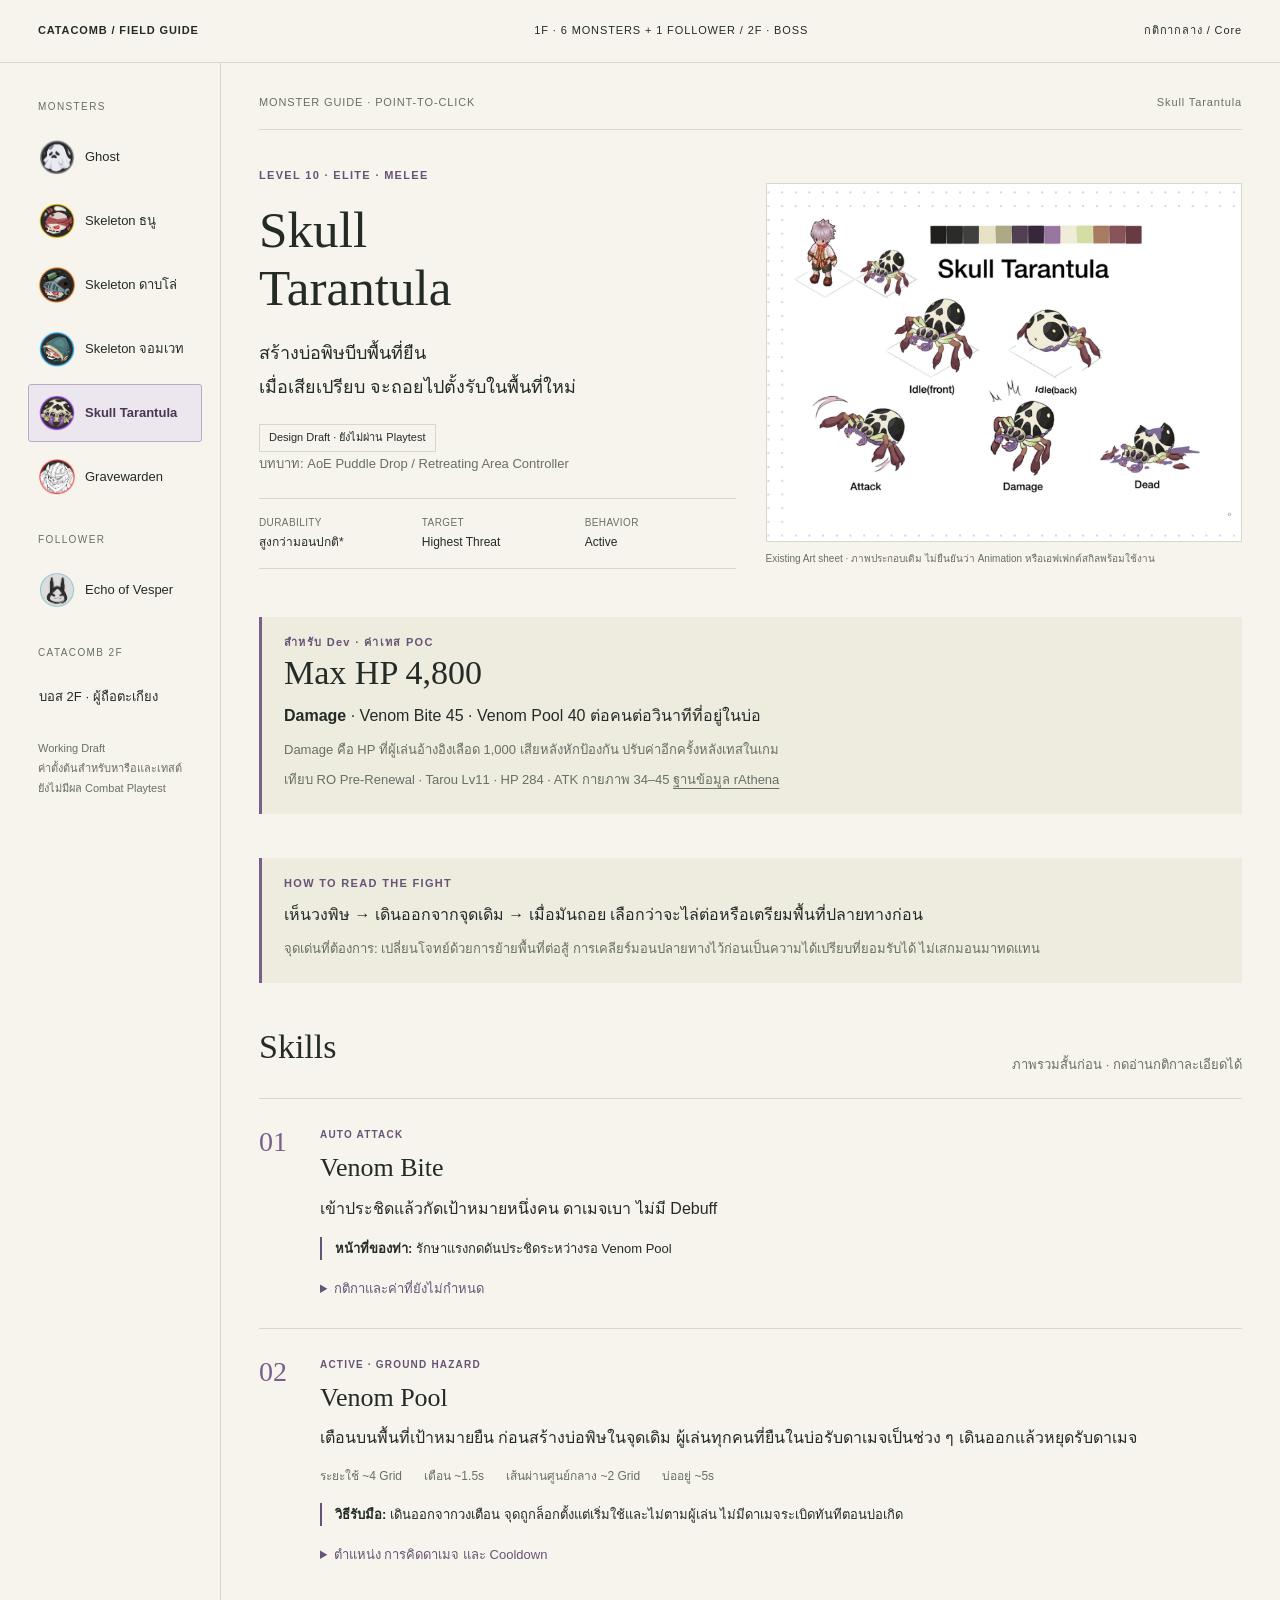
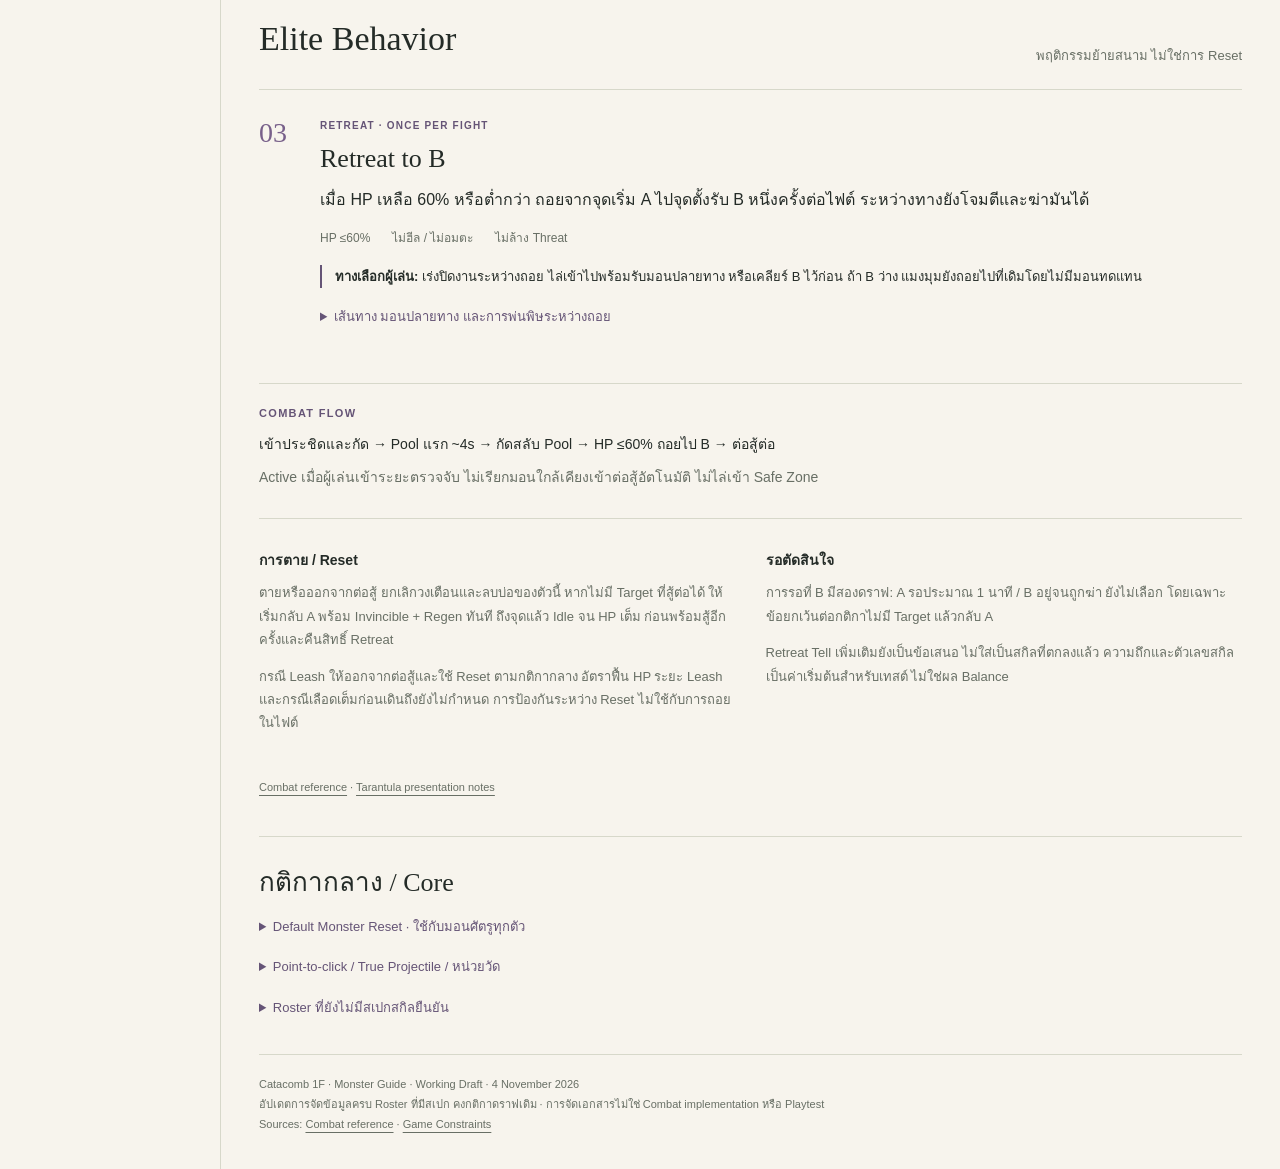
==== commit 2e6fb595: "Publish Catacomb monster PoC stats and separate 2F boss entry" ====
--- a/monsters/index.html
+++ b/monsters/index.html
@@ -1,7 +1,7 @@
-<!doctype html><html lang="th"><head><meta charset="utf-8"><meta name="viewport" content="width=device-width,initial-scale=1"><meta name="description" content="Catacomb 1F Monster Guide — 6 enemies and Echo of Vesper. Current combat draft, skills and unresolved Core notes."><title>Catacomb 1F — Monster Guide</title><link rel="stylesheet" href="catacomb-wiki.css"></head><body><a class="skip" href="#content">ข้ามไปเนื้อหา</a><header><a class="brand" href="#tarantula">CATACOMB 1F / FIELD GUIDE</a><span>6 MONSTERS · 1 FOLLOWER</span><a href="#shared-rules" data-shared-link>กติกากลาง / Core</a></header><div class="library"><aside class="roster-nav" aria-label="เลือกตัวละคร"><div class="nav-label">MONSTERS</div><nav><a class="roster-link" href="#ghost" data-monster="ghost"><img src="assets/monster-ghost-grey.png" alt=""><span>Ghost</span></a><a class="roster-link" href="#archer" data-monster="archer"><img src="assets/monster-ranged.png" alt=""><span>Skeleton ธนู</span></a><a class="roster-link" href="#swordsman" data-monster="swordsman"><img src="assets/monster-frontal.png" alt=""><span>Skeleton ดาบโล่</span></a><a class="roster-link" href="#mage" data-monster="mage"><img src="assets/monster-caster.png" alt=""><span>Skeleton จอมเวท</span></a><a class="roster-link" href="#tarantula" data-monster="tarantula"><img src="assets/monster-aoe.png" alt=""><span>Skull Tarantula</span></a><a class="roster-link" href="#gravewarden" data-monster="gravewarden"><img src="assets/monster-tank-buster.png" alt=""><span>Gravewarden</span></a></nav><div class="nav-label follower-label">FOLLOWER</div><nav><a class="roster-link" href="#vesper" data-monster="vesper"><img src="assets/echo-of-vesper-mascot-circle.png" alt=""><span>Echo of Vesper</span></a></nav><p class="nav-note">Working Draft<br>ค่าตั้งต้นสำหรับหารือและเทสต์<br>ยังไม่มีผล Combat Playtest</p></aside><main id="content"><div class="page-context"><span>MONSTER GUIDE · POINT-TO-CLICK</span><span id="current-position" aria-live="polite">เลือกมอนจากเมนู</span></div><section class="monster" id="ghost" aria-labelledby="ghost-name"><section class="hero"><div><div class="eyebrow">LEVEL 5 · NORMAL · MELEE</div><h1 id="ghost-name" tabindex="-1">Ghost</h1><p class="lead">มอนพื้นฐานโซนแรก<br>ให้ผู้เล่นฝึกเลือกเป้าหมายและโจมตี</p><p class="sub">Basic Melee / Auto-Attack</p><dl class="facts"><div><dt>DURABILITY</dt><dd>ต่ำ · HP ยังไม่ล็อก</dd></div><div><dt>TARGET</dt><dd>ผู้โจมตีก่อน / Highest Threat</dd></div><div><dt>BEHAVIOR</dt><dd>Passive</dd></div></dl></div><figure><div class="portrait"><img src="assets/11-ghost-reference.png" alt="Ghost · Art sheet เดิม"></div><figcaption>Existing Art sheet · ไม่ยืนยัน Animation หรือ VFX พร้อมใช้</figcaption></figure></section><aside class="play"><div class="eyebrow">HOW TO READ THE FIGHT</div><p>เลือกเป้าหมาย → เปิดโจมตี → เรียนรู้จังหวะประชิด</p><p class="sub">ผู้เล่นเริ่มต้นหนึ่งคนควรชนะ Ghost หนึ่งตัวด้วย Auto-Attack โดยไม่ต้องมี Healer หรือสกิลป้องกัน เป็นเป้าหมายการเทสต์ ไม่ใช่ผลทดสอบแล้ว</p></aside><section aria-label="สกิล Ghost"><div class="section-head"><h2>Skills</h2><p class="sub">อ่านผลของท่าก่อน · กดเปิดกติกาได้</p></div><article class="skill"><div class="number">01</div><div><div class="type">AUTO ATTACK</div><h3>Ghost Slap</h3><p>ลอยเข้าประชิดแล้วกระแทกเป้าหมายหนึ่งคน ดาเมจเบา ไม่มีผลกับคนรอบข้าง</p><div class="spec-strip"></div><p class="answer"><strong>วิธีรับมือ:</strong> ถ้าออกนอกระยะก่อนจังหวะโดน ท่าจะพลาด จากนั้น Ghost เคลื่อนตาม</p><details><summary>อ่านกติกาละเอียด · Ghost Slap</summary><div class="detail"><ul><li>เตรียมกระแทกสั้น ๆ ใช้ Animation Attack ที่มี ไม่มีพื้นที่เตือนบนพื้น คิดดาเมจครั้งเดียวต่อเป้าหมาย</li><li>ไม่มี Frontal / AoE / Knockback / Stun / Debuff หรือการหลบกายภาพพิเศษ ไม่เรียกผีอื่นเข้าต่อสู้อัตโนมัติ</li><li>ไม่เริ่มสู้กับผู้เล่นที่เดินผ่าน ตอบโต้คนโจมตีก่อน หากมีระบบ Threat ใช้ผู้มี Threat สูงสุด</li><li>ระยะ ความถี่ HP และดาเมจจริงยังไม่ล็อก ข้อความแก้ล่าสุดไม่ได้ระบุระยะกับรอบโจมตี จึงไม่เติมค่าเก่า 1 Grid / 2s กลับมา</li></ul></div></details></div></article></section><section class="timeline"><div class="eyebrow">COMBAT FLOW</div><p>ถูกโจมตี → เข้าประชิด → Ghost Slap → พักตามรอบ → โจมตีซ้ำ</p></section><section class="notes"><div><h3>รอยืนยัน</h3><p>ระยะโจมตี รอบโจมตี HP / Damage และระยะไล่ตามต้องกำหนดร่วมกับ Core และทดสอบตามโซน</p></div><div><h3>การจบไฟต์</h3><p>เป้าหมายตายหรือหลุดระยะไล่ตามและไม่มี Target อื่น ใช้ Default Monster Reset ด้านล่าง ไม่ไล่เข้า Safe Zone</p></div></section><p class="source"><a href="../Rift-of-Catacomb-1F-Wrapup.html#design-combat">Combat reference</a> · <a href="../Rift-of-Catacomb-1F-Wrapup.html#design-combat">รายละเอียดต้นฉบับ</a></p></section><section class="monster" id="archer" aria-labelledby="archer-name"><section class="hero"><div><div class="eyebrow">LEVEL 7 · NORMAL · RANGED</div><h1 id="archer-name" tabindex="-1">Skeleton ธนู</h1><p class="lead">แรงกดดันจากระยะไกล<br>ให้ผู้เล่นเข้าถึงตัวหรือหามุมตอบโต้</p><p class="sub">Ranged Auto-Attack</p><dl class="facts"><div><dt>DURABILITY</dt><dd>ต่ำ · ใกล้เคียง Mage</dd></div><div><dt>TARGET</dt><dd>Highest Threat</dd></div><div><dt>BEHAVIOR</dt><dd>Active</dd></div></dl></div><figure><div class="portrait"><img src="assets/07-skeleton-crookedshot.png" alt="Skeleton ธนู · Art sheet เดิม"></div><figcaption>Existing Art sheet · ไม่ยืนยัน Animation หรือ VFX พร้อมใช้</figcaption></figure></section><aside class="play"><div class="eyebrow">HOW TO READ THE FIGHT</div><p>เห็นง้างธนู → เข้าประชิดหรือใช้ระยะไกลตอบโต้ → ใช้กำบังเพื่อจัดตำแหน่ง</p><p class="sub">ไม่ถอยหนีเมื่อถูกประชิด จึงมีข้อได้เปรียบเมื่อผู้เล่นเข้าถึงตัวได้ แต่ไม่ได้เปลี่ยนเป็นมอนโจมตีประชิด</p></aside><section aria-label="สกิล Skeleton ธนู"><div class="section-head"><h2>Skills</h2><p class="sub">อ่านผลของท่าก่อน · กดเปิดกติกาได้</p></div><article class="skill"><div class="number">01</div><div><div class="type">AUTO ATTACK</div><h3>Arrow Shot</h3><p>ยิงใส่เป้าหมายหนึ่งคน ดาเมจเบาถึงปานกลาง ไม่มีท่าพิเศษหรือ Debuff</p><div class="spec-strip"><span>ระยะ ~5 Grid</span><span>ยิงทุก ~2.5s</span></div><p class="answer"><strong>วิธีรับมือ:</strong> ก่อนปล่อยการยิง หากเป้าหมายพ้นระยะหรือเข้าหลังกำแพง ให้ยกเลิกและเดินหาตำแหน่งยิงใหม่</p><details><summary>อ่านกติกาละเอียด · Arrow Shot</summary><div class="detail"><ul><li>หันหาเป้าหมายและใช้ Animation ง้างธนู ไม่มีวงเตือนบนพื้น ต้องมี Line of Sight ไม่ยิงทะลุกำแพง</li><li>เดินเข้าหาเมื่อยิงไม่ได้ แล้วหยุดเพื่อยิง ไม่ยิงระหว่างเคลื่อนที่ ผู้เล่นเข้าประชิดก็ยังยิง ไม่ถอยหรือเปลี่ยนเป็นท่าประชิด</li><li>ไม่เรียกมอนใกล้เคียงเข้าต่อสู้อัตโนมัติ ไม่ยิงเข้า Safe Zone</li><li>Core direction: เลี่ยง True Projectile ที่ตรวจตำแหน่งและการชนต่อเนื่อง วิธีแสดงภาพยิงกับจังหวะคิดผลต้องแยกกัน และยังต้องยืนยัน Range / LOS / การยกเลิกกับ Dev ไม่ถือว่าเป็น Hit-scan หรือโดนอัตโนมัติ</li><li>กติกายกเลิกก่อนปล่อยเป็นเจตนาดราฟเดิม ส่วนจังหวะคิดผลหลังปล่อย รวมเป้าหมายตายหรือเปลี่ยน LOS ยังต้องให้ Dev ยืนยัน ไม่เพิ่มระบบบังลูกธนูกลางทาง</li></ul></div></details></div></article></section><section class="timeline"><div class="eyebrow">COMBAT FLOW</div><p>ตรวจพบผู้เล่น → เข้าระยะและมี LOS → ง้าง → Arrow Shot → พักตามรอบ → ยิงซ้ำ</p></section><section class="notes"><div><h3>Core dependency</h3><p>Core direction: เลี่ยง True Projectile ที่ตรวจตำแหน่งและการชนต่อเนื่อง วิธีแสดงภาพยิงกับจังหวะคิดผลต้องแยกกัน และยังต้องยืนยัน Range / LOS / การยกเลิกกับ Dev ไม่ถือว่าเป็น Hit-scan หรือโดนอัตโนมัติ</p></div><div><h3>การจบไฟต์</h3><p>เป้าหมายตายหรือหลุดระยะไล่ตามและไม่มี Target อื่น ใช้ Default Monster Reset</p></div></section><p class="source"><a href="../Rift-of-Catacomb-1F-Wrapup.html#design-combat">Combat reference</a> · <a href="../Rift-of-Catacomb-1F-Wrapup.html#design-combat">รายละเอียดต้นฉบับ</a></p></section><section class="monster" id="swordsman" aria-labelledby="swordsman-name"><section class="hero"><div><div class="eyebrow">LEVEL 8 · NORMAL · FRONTAL</div><h1 id="swordsman-name" tabindex="-1">Skeleton ดาบโล่</h1><p class="lead">เตือนก่อนฟันกรวยด้านหน้า<br>ให้ผู้เล่นอ่านทิศแล้วหลบด้านข้าง</p><p class="sub">Melee / ฝึกหลบด้านหน้า</p><dl class="facts"><div><dt>DURABILITY</dt><dd>ปานกลาง · มากกว่า Mage</dd></div><div><dt>TARGET</dt><dd>Highest Threat</dd></div><div><dt>BEHAVIOR</dt><dd>การเปิด Aggro ยังไม่ระบุ</dd></div></dl></div><figure><div class="portrait"><img src="assets/09-skeleton-rattlebuck.png" alt="Skeleton ดาบโล่ · Art sheet เดิม"></div><figcaption>Existing Art sheet · ไม่ยืนยัน Animation หรือ VFX พร้อมใช้</figcaption></figure></section><aside class="play"><div class="eyebrow">HOW TO READ THE FIGHT</div><p>เห็นกรวย → ออกจากด้านหน้า → เข้าตีหลังฟัน</p><p class="sub">พลาดหนึ่งครั้งควรเจ็บ แต่ผู้เล่น HP เต็มไม่ควรตายจาก Frontal ครั้งเดียว หรือ Frontal พร้อม Auto-Attack ในแพ็กแรก ต้องทดสอบร่วมกับมอนในแพ็ก</p></aside><section aria-label="สกิล Skeleton ดาบโล่"><div class="section-head"><h2>Skills</h2><p class="sub">อ่านผลของท่าก่อน · กดเปิดกติกาได้</p></div><article class="skill"><div class="number">01</div><div><div class="type">AUTO ATTACK</div><h3>Sword Strike</h3><p>ฟันประชิดเป้าหมายหนึ่งคน ดาเมจเบาถึงปานกลาง</p><div class="spec-strip"></div><p class="answer"><strong>วิธีรับมือ:</strong> ระวังแรงกดดันประชิดระหว่างรอท่ากรวย</p><details><summary>อ่านกติกาละเอียด · Sword Strike</summary><div class="detail"><ul><li>ระยะและความถี่ Auto-Attack ยังไม่ระบุในสเปกชุดนี้ ไม่ยืมค่าจาก Skeleton ใหญ่</li></ul></div></details></div></article><article class="skill"><div class="number">02</div><div><div class="type">ACTIVE · FRONTAL</div><h3>Sweeping Slash</h3><p>ง้างดาบแล้วฟันผู้เล่นทุกคนในกรวยด้านหน้า ดาเมจหนักกว่า Auto-Attack</p><div class="spec-strip"><span>ระยะ ~3 Grid · มุม 90°</span><span>เตือน 1.5s</span><span>พักหลังฟัน ~0.7s</span></div><p class="answer"><strong>วิธีรับมือ:</strong> ออกจากกรวยด้านข้าง ทิศถูกล็อกตั้งแต่เริ่มเตือนและไม่หมุนตาม</p><details><summary>อ่านกติกาละเอียด · Sweeping Slash</summary><div class="detail"><ul><li>มีกรวยบนพื้นและท่าง้างดาบแนวนอน หยุดเดินและหยุด Auto-Attack ระหว่างง้าง</li><li>เริ่มง้างเมื่อเป้าหมายอยู่ในระยะประชิด ถ้าผู้เล่นหนีหลังเริ่ม ยังฟันทิศเดิม ไม่ยกเลิกหรือไล่ตามกลางท่า</li><li>คิดดาเมจครั้งเดียว ไม่มีพื้นอันตรายตกค้าง ไม่มี Knockback / Stun / Debuff</li><li>หลังฟันพักประมาณ 0.7 วินาที แล้วกลับไปไล่โจมตีเป้าหมาย</li><li>ครั้งแรกหลังเริ่มสู้ประมาณ 3–4 วินาที ใช้ซ้ำประมาณทุก 8–10 วินาที จุดเริ่มนับรอบซ้ำยังไม่ระบุ</li><li>หน่วย Grid ไม่ได้กำหนดจุดอ้างอิงวัดระยะโดยอัตโนมัติ ต้องตกลงกับ Collision และขนาดโมเดล</li></ul></div></details></div></article></section><section class="timeline"><div class="eyebrow">COMBAT FLOW</div><p>เข้าต่อสู้ → Sword Strike → Frontal แรก ~3–4s → พัก → กลับไล่โจมตี → ใช้ Frontal ซ้ำ</p></section><section class="notes"><div><h3>รอยืนยัน</h3><p>รูปแบบเริ่ม Aggro / การเรียกพวก รอบและระยะ Auto-Attack จุดเริ่มนับ CD ของ Frontal และการวัดระยะ</p></div><div><h3>การจบไฟต์</h3><p>ใช้ Default Monster Reset ไม่เติมความสามารถโล่บล็อกหรือลดดาเมจจากภาพอาวุธ</p></div></section><p class="source"><a href="../Rift-of-Catacomb-1F-Wrapup.html#design-combat">Combat reference</a> · <a href="../Rift-of-Catacomb-1F-Wrapup.html#design-combat">รายละเอียดต้นฉบับ</a></p></section><section class="monster" id="mage" aria-labelledby="mage-name"><section class="hero"><div><div class="eyebrow">LEVEL 9 · NORMAL · CASTER</div><h1 id="mage-name" tabindex="-1">Skeleton จอมเวท</h1><p class="lead">เวทเป้าหมายเดี่ยวพร้อม Chilled<br>เพิ่มแรงกดดันต่อการเคลื่อนที่</p><p class="sub">Caster / Movement Slow</p><dl class="facts"><div><dt>DURABILITY</dt><dd>ต่ำ · กำจัดง่ายเมื่อเข้าถึง</dd></div><div><dt>TARGET</dt><dd>Highest Threat</dd></div><div><dt>BEHAVIOR</dt><dd>Active</dd></div></dl></div><figure><div class="portrait"><img src="assets/08-skeleton-wobblewich.png" alt="Skeleton จอมเวท · Art sheet เดิม"></div><figcaption>Existing Art sheet · ไม่ยืนยัน Animation หรือ VFX พร้อมใช้</figcaption></figure></section><aside class="play"><div class="eyebrow">HOW TO READ THE FIGHT</div><p>เห็น Cast Bar → ขัดจังหวะหรือใช้กำบังก่อนร่ายจบ → ระวังเดินช้าขณะหลบสกิลอื่น</p><p class="sub">Chilling Bolt เป็น Targeted Spell ไม่ใช่ท่าที่ต้องเดินหลบตัวกระสุน ยังไม่ยืนยันว่าเกมมี Skill Interrupt ให้ทุกคลาส</p></aside><section aria-label="สกิล Skeleton จอมเวท"><div class="section-head"><h2>Skills</h2><p class="sub">อ่านผลของท่าก่อน · กดเปิดกติกาได้</p></div><article class="skill"><div class="number">01</div><div><div class="type">MAIN ATTACK · INTERRUPTIBLE</div><h3>Chilling Bolt</h3><p>ร่ายเวทน้ำแข็งใส่เป้าหมายหนึ่งคน สร้างดาเมจเวทเบาถึงปานกลางพร้อม Chilled ไม่มี Auto-Attack แทรก</p><div class="spec-strip"><span>ระยะ ~5 Grid</span><span>ร่าย ~1.5s</span><span>พักปกติ ~3s</span></div><p class="answer"><strong>วิธีรับมือ:</strong> Interrupt ได้ หรือออกนอกระยะ / ตัด LOS ก่อนร่ายจบเพื่อให้ยกเลิกเวท</p><details><summary>อ่านกติกาละเอียด · Chilling Bolt</summary><div class="detail"><ul><li>Cast Bar และเอฟเฟกต์น้ำแข็งที่ปลายคทา หยุดเดินระหว่างร่าย ไม่มีวงเตือนบนพื้นเพราะเจาะจงเป้าหมาย</li><li>ดราฟเดิมตรวจ LOS ตอนเริ่มและตอนปล่อย หากพ้นระยะหรือหลังกำแพงก่อนร่ายเสร็จ ยกเลิกแล้วเดินหามุมใหม่ ไม่ร่ายผ่านกำแพง</li><li>เมื่อถูก Interrupt ยกเลิกเวท พักประมาณ 2 วินาทีก่อนเริ่มใหม่ ใช้แทนช่วงพักปกติ 3 วินาที ไม่บวกสองช่วงเข้าด้วยกัน</li><li>เมื่อถูกประชิดยังร่ายตามปกติ ไม่ถอยหนี ไม่เรียกมอนใกล้เคียงอัตโนมัติ</li><li>คิดดาเมจและ Debuff ครั้งเดียวต่อเป้าหมาย เจตนาเดิมเป็นเวท Targeted ส่วน Homing / Visual travel และเวลาคิดผลต้องตกลงกับ Core</li><li>Core direction: เลี่ยง True Projectile ที่ตรวจตำแหน่งและการชนต่อเนื่อง วิธีแสดงภาพยิงกับจังหวะคิดผลต้องแยกกัน และยังต้องยืนยัน Range / LOS / การยกเลิกกับ Dev ไม่ถือว่าเป็น Hit-scan หรือโดนอัตโนมัติ</li><li>กรณีเป้าหมายตายก่อนผลเวทเกิด การยกเลิก และ LOS / Range ก่อนคิดผลยังต้องยืนยัน ไม่เปลี่ยนให้กระสุนไปโดนคนอื่นโดยอัตโนมัติ</li></ul></div></details></div></article><article class="skill"><div class="number">02</div><div><div class="type">DEBUFF · ON PLAYER</div><h3>Chilled</h3><p>ลดเฉพาะความเร็วเคลื่อนที่ของผู้เล่นชั่วคราว</p><div class="spec-strip"><span>Move Speed −25%</span><span>ระยะเวลา 4s</span><span>Refresh · ไม่ Stack</span></div><p class="answer"><strong>วิธีรับมือ:</strong> ผู้เล่นยังเคลื่อนที่และต่อสู้ได้ตามปกติ ไม่บังคับให้มี Dispel</p><details><summary>อ่านกติกาละเอียด · Chilled</summary><div class="detail"><ul><li>ไม่ลด Attack Speed หรือ Cast Speed โดนซ้ำให้รีเฟรชเป็น 4 วินาที แม้มาจาก Mage หลายตัว ไม่ทบความแรง</li><li>แสดงไอคอน Debuff เวลาคงเหลือ และน้ำแข็งบาง ๆ รอบเท้า หมดเวลาแล้วลบการลดความเร็วและเอฟเฟกต์ทันที</li><li>เมื่อ Mage Reset Debuff ที่ติดผู้เล่นแล้วหมดตามเวลาปกติ ไม่ล้างก่อนกำหนดโดยอัตโนมัติ</li></ul></div></details></div></article></section><section class="timeline"><div class="eyebrow">COMBAT FLOW</div><p>เข้าระยะและมี LOS → ร่าย 1.5s → ปล่อยเวท → พัก 3s → ร่ายซ้ำ / ถูก Interrupt ใช้ช่วงพัก 2s แทน</p></section><section class="notes"><div><h3>Core dependency</h3><p>Core direction: เลี่ยง True Projectile ที่ตรวจตำแหน่งและการชนต่อเนื่อง วิธีแสดงภาพยิงกับจังหวะคิดผลต้องแยกกัน และยังต้องยืนยัน Range / LOS / การยกเลิกกับ Dev ไม่ถือว่าเป็น Hit-scan หรือโดนอัตโนมัติ</p></div><div><h3>การจบไฟต์</h3><p>ใช้ Default Monster Reset ไม่ไล่หรือร่ายเข้า Safe Zone ส่วน Chilled ที่ติดไปแล้วคงระยะเวลาปกติ</p></div></section><p class="source"><a href="../Rift-of-Catacomb-1F-Wrapup.html#design-combat">Combat reference</a> · <a href="../Rift-of-Catacomb-1F-Wrapup.html#design-combat">รายละเอียดต้นฉบับ</a></p></section><section class="monster" id="tarantula" aria-labelledby="tarantula-name">
+<!doctype html><html lang="th"><head><meta charset="utf-8"><meta name="viewport" content="width=device-width,initial-scale=1"><meta name="description" content="Catacomb 1F Monster Guide — 6 enemies and Echo of Vesper. Current combat draft, skills and unresolved Core notes."><title>Catacomb 1F — Monster Guide</title><link rel="stylesheet" href="catacomb-wiki.css"></head><body><a class="skip" href="#content">ข้ามไปเนื้อหา</a><header><a class="brand" href="#tarantula">CATACOMB / FIELD GUIDE</a><span>1F · 6 MONSTERS + 1 FOLLOWER / 2F · BOSS</span><a href="#shared-rules" data-shared-link>กติกากลาง / Core</a></header><div class="library"><aside class="roster-nav" aria-label="เลือกตัวละคร"><div class="nav-label">MONSTERS</div><nav><a class="roster-link" href="#ghost" data-monster="ghost"><img src="assets/monster-ghost-grey.png" alt=""><span>Ghost</span></a><a class="roster-link" href="#archer" data-monster="archer"><img src="assets/monster-ranged.png" alt=""><span>Skeleton ธนู</span></a><a class="roster-link" href="#swordsman" data-monster="swordsman"><img src="assets/monster-frontal.png" alt=""><span>Skeleton ดาบโล่</span></a><a class="roster-link" href="#mage" data-monster="mage"><img src="assets/monster-caster.png" alt=""><span>Skeleton จอมเวท</span></a><a class="roster-link" href="#tarantula" data-monster="tarantula"><img src="assets/monster-aoe.png" alt=""><span>Skull Tarantula</span></a><a class="roster-link" href="#gravewarden" data-monster="gravewarden"><img src="assets/monster-tank-buster.png" alt=""><span>Gravewarden</span></a></nav><div class="nav-label follower-label">FOLLOWER</div><nav><a class="roster-link" href="#vesper" data-monster="vesper"><img src="assets/echo-of-vesper-mascot-circle.png" alt=""><span>Echo of Vesper</span></a></nav><div class="nav-label follower-label">CATACOMB 2F</div><nav aria-label="บอสชั้น 2"><a class="roster-link" href="#boss-2f" data-monster="boss-2f"><span>บอส 2F · ผู้ถือตะเกียง</span></a></nav><p class="nav-note">Working Draft<br>ค่าตั้งต้นสำหรับหารือและเทสต์<br>ยังไม่มีผล Combat Playtest</p></aside><main id="content"><div class="page-context"><span>MONSTER GUIDE · POINT-TO-CLICK</span><span id="current-position" aria-live="polite">เลือกมอนจากเมนู</span></div><section class="monster" id="ghost" aria-labelledby="ghost-name"><section class="hero"><div><div class="eyebrow">LEVEL 5 · NORMAL · MELEE</div><h1 id="ghost-name" tabindex="-1">Ghost</h1><p class="lead">มอนพื้นฐานโซนแรก<br>ให้ผู้เล่นฝึกเลือกเป้าหมายและโจมตี</p><p class="sub">Basic Melee / Auto-Attack</p><dl class="facts"><div><dt>DURABILITY</dt><dd>ต่ำ · HP ยังไม่ล็อก</dd></div><div><dt>TARGET</dt><dd>ผู้โจมตีก่อน / Highest Threat</dd></div><div><dt>BEHAVIOR</dt><dd>Passive</dd></div></dl></div><figure><div class="portrait"><img src="assets/11-ghost-reference.png" alt="Ghost · Art sheet เดิม"></div><figcaption>Existing Art sheet · ไม่ยืนยัน Animation หรือ VFX พร้อมใช้</figcaption></figure></section><section class="play"><div class="eyebrow">สำหรับ Dev · ค่าเทส POC</div><h2>Max HP 400</h2><p><strong>Damage</strong> · Ghost Slap 35 ต่อครั้ง</p><p class="sub">Damage คือ HP ที่ผู้เล่นอ้างอิงเลือด 1,000 เสียหลังหักป้องกัน ปรับค่าอีกครั้งหลังเทสในเกม</p><p class="sub">เทียบ RO Pre-Renewal · Lunatic Lv3 · HP 60 · ATK กายภาพ 9–12 <a href="https://github.com/rathena/rathena/blob/master/db/pre-re/mob_db.yml">ฐานข้อมูล rAthena</a></p></section><aside class="play"><div class="eyebrow">HOW TO READ THE FIGHT</div><p>เลือกเป้าหมาย → เปิดโจมตี → เรียนรู้จังหวะประชิด</p><p class="sub">ผู้เล่นเริ่มต้นหนึ่งคนควรชนะ Ghost หนึ่งตัวด้วย Auto-Attack โดยไม่ต้องมี Healer หรือสกิลป้องกัน เป็นเป้าหมายการเทสต์ ไม่ใช่ผลทดสอบแล้ว</p></aside><section aria-label="สกิล Ghost"><div class="section-head"><h2>Skills</h2><p class="sub">อ่านผลของท่าก่อน · กดเปิดกติกาได้</p></div><article class="skill"><div class="number">01</div><div><div class="type">AUTO ATTACK</div><h3>Ghost Slap</h3><p>ลอยเข้าประชิดแล้วกระแทกเป้าหมายหนึ่งคน ดาเมจเบา ไม่มีผลกับคนรอบข้าง</p><div class="spec-strip"></div><p class="answer"><strong>วิธีรับมือ:</strong> ถ้าออกนอกระยะก่อนจังหวะโดน ท่าจะพลาด จากนั้น Ghost เคลื่อนตาม</p><details><summary>อ่านกติกาละเอียด · Ghost Slap</summary><div class="detail"><ul><li>เตรียมกระแทกสั้น ๆ ใช้ Animation Attack ที่มี ไม่มีพื้นที่เตือนบนพื้น คิดดาเมจครั้งเดียวต่อเป้าหมาย</li><li>ไม่มี Frontal / AoE / Knockback / Stun / Debuff หรือการหลบกายภาพพิเศษ ไม่เรียกผีอื่นเข้าต่อสู้อัตโนมัติ</li><li>ไม่เริ่มสู้กับผู้เล่นที่เดินผ่าน ตอบโต้คนโจมตีก่อน หากมีระบบ Threat ใช้ผู้มี Threat สูงสุด</li><li>ระยะ ความถี่ HP และดาเมจจริงยังไม่ล็อก ข้อความแก้ล่าสุดไม่ได้ระบุระยะกับรอบโจมตี จึงไม่เติมค่าเก่า 1 Grid / 2s กลับมา</li></ul></div></details></div></article></section><section class="timeline"><div class="eyebrow">COMBAT FLOW</div><p>ถูกโจมตี → เข้าประชิด → Ghost Slap → พักตามรอบ → โจมตีซ้ำ</p></section><section class="notes"><div><h3>รอยืนยัน</h3><p>ระยะโจมตี รอบโจมตี HP / Damage และระยะไล่ตามต้องกำหนดร่วมกับ Core และทดสอบตามโซน</p></div><div><h3>การจบไฟต์</h3><p>เป้าหมายตายหรือหลุดระยะไล่ตามและไม่มี Target อื่น ใช้ Default Monster Reset ด้านล่าง ไม่ไล่เข้า Safe Zone</p></div></section><p class="source"><a href="../Rift-of-Catacomb-1F-Wrapup.html#design-combat">Combat reference</a> · <a href="../Rift-of-Catacomb-1F-Wrapup.html#design-combat">รายละเอียดต้นฉบับ</a></p></section><section class="monster" id="archer" aria-labelledby="archer-name"><section class="hero"><div><div class="eyebrow">LEVEL 7 · NORMAL · RANGED</div><h1 id="archer-name" tabindex="-1">Skeleton ธนู</h1><p class="lead">แรงกดดันจากระยะไกล<br>ให้ผู้เล่นเข้าถึงตัวหรือหามุมตอบโต้</p><p class="sub">Ranged Auto-Attack</p><dl class="facts"><div><dt>DURABILITY</dt><dd>ต่ำ · ใกล้เคียง Mage</dd></div><div><dt>TARGET</dt><dd>Highest Threat</dd></div><div><dt>BEHAVIOR</dt><dd>Active</dd></div></dl></div><figure><div class="portrait"><img src="assets/07-skeleton-crookedshot.png" alt="Skeleton ธนู · Art sheet เดิม"></div><figcaption>Existing Art sheet · ไม่ยืนยัน Animation หรือ VFX พร้อมใช้</figcaption></figure></section><section class="play"><div class="eyebrow">สำหรับ Dev · ค่าเทส POC</div><h2>Max HP 500</h2><p><strong>Damage</strong> · Arrow Shot 55 ต่อลูก</p><p class="sub">Damage คือ HP ที่ผู้เล่นอ้างอิงเลือด 1,000 เสียหลังหักป้องกัน ปรับค่าอีกครั้งหลังเทสในเกม</p><p class="sub">เทียบ RO Pre-Renewal · Mandragora Lv12 · HP 405 · ATK กายภาพ 26–35 <a href="https://github.com/rathena/rathena/blob/master/db/pre-re/mob_db.yml">ฐานข้อมูล rAthena</a></p></section><aside class="play"><div class="eyebrow">HOW TO READ THE FIGHT</div><p>เห็นง้างธนู → เข้าประชิดหรือใช้ระยะไกลตอบโต้ → ใช้กำบังเพื่อจัดตำแหน่ง</p><p class="sub">ไม่ถอยหนีเมื่อถูกประชิด จึงมีข้อได้เปรียบเมื่อผู้เล่นเข้าถึงตัวได้ แต่ไม่ได้เปลี่ยนเป็นมอนโจมตีประชิด</p></aside><section aria-label="สกิล Skeleton ธนู"><div class="section-head"><h2>Skills</h2><p class="sub">อ่านผลของท่าก่อน · กดเปิดกติกาได้</p></div><article class="skill"><div class="number">01</div><div><div class="type">AUTO ATTACK</div><h3>Arrow Shot</h3><p>ยิงใส่เป้าหมายหนึ่งคน ดาเมจเบาถึงปานกลาง ไม่มีท่าพิเศษหรือ Debuff</p><div class="spec-strip"><span>ระยะ ~5 Grid</span><span>ยิงทุก ~2.5s</span></div><p class="answer"><strong>วิธีรับมือ:</strong> ก่อนปล่อยการยิง หากเป้าหมายพ้นระยะหรือเข้าหลังกำแพง ให้ยกเลิกและเดินหาตำแหน่งยิงใหม่</p><details><summary>อ่านกติกาละเอียด · Arrow Shot</summary><div class="detail"><ul><li>หันหาเป้าหมายและใช้ Animation ง้างธนู ไม่มีวงเตือนบนพื้น ต้องมี Line of Sight ไม่ยิงทะลุกำแพง</li><li>เดินเข้าหาเมื่อยิงไม่ได้ แล้วหยุดเพื่อยิง ไม่ยิงระหว่างเคลื่อนที่ ผู้เล่นเข้าประชิดก็ยังยิง ไม่ถอยหรือเปลี่ยนเป็นท่าประชิด</li><li>ไม่เรียกมอนใกล้เคียงเข้าต่อสู้อัตโนมัติ ไม่ยิงเข้า Safe Zone</li><li>Core direction: เลี่ยง True Projectile ที่ตรวจตำแหน่งและการชนต่อเนื่อง วิธีแสดงภาพยิงกับจังหวะคิดผลต้องแยกกัน และยังต้องยืนยัน Range / LOS / การยกเลิกกับ Dev ไม่ถือว่าเป็น Hit-scan หรือโดนอัตโนมัติ</li><li>กติกายกเลิกก่อนปล่อยเป็นเจตนาดราฟเดิม ส่วนจังหวะคิดผลหลังปล่อย รวมเป้าหมายตายหรือเปลี่ยน LOS ยังต้องให้ Dev ยืนยัน ไม่เพิ่มระบบบังลูกธนูกลางทาง</li></ul></div></details></div></article></section><section class="timeline"><div class="eyebrow">COMBAT FLOW</div><p>ตรวจพบผู้เล่น → เข้าระยะและมี LOS → ง้าง → Arrow Shot → พักตามรอบ → ยิงซ้ำ</p></section><section class="notes"><div><h3>Core dependency</h3><p>Core direction: เลี่ยง True Projectile ที่ตรวจตำแหน่งและการชนต่อเนื่อง วิธีแสดงภาพยิงกับจังหวะคิดผลต้องแยกกัน และยังต้องยืนยัน Range / LOS / การยกเลิกกับ Dev ไม่ถือว่าเป็น Hit-scan หรือโดนอัตโนมัติ</p></div><div><h3>การจบไฟต์</h3><p>เป้าหมายตายหรือหลุดระยะไล่ตามและไม่มี Target อื่น ใช้ Default Monster Reset</p></div></section><p class="source"><a href="../Rift-of-Catacomb-1F-Wrapup.html#design-combat">Combat reference</a> · <a href="../Rift-of-Catacomb-1F-Wrapup.html#design-combat">รายละเอียดต้นฉบับ</a></p></section><section class="monster" id="swordsman" aria-labelledby="swordsman-name"><section class="hero"><div><div class="eyebrow">LEVEL 8 · NORMAL · FRONTAL</div><h1 id="swordsman-name" tabindex="-1">Skeleton ดาบโล่</h1><p class="lead">เตือนก่อนฟันกรวยด้านหน้า<br>ให้ผู้เล่นอ่านทิศแล้วหลบด้านข้าง</p><p class="sub">Melee / ฝึกหลบด้านหน้า</p><dl class="facts"><div><dt>DURABILITY</dt><dd>ปานกลาง · มากกว่า Mage</dd></div><div><dt>TARGET</dt><dd>Highest Threat</dd></div><div><dt>BEHAVIOR</dt><dd>การเปิด Aggro ยังไม่ระบุ</dd></div></dl></div><figure><div class="portrait"><img src="assets/09-skeleton-rattlebuck.png" alt="Skeleton ดาบโล่ · Art sheet เดิม"></div><figcaption>Existing Art sheet · ไม่ยืนยัน Animation หรือ VFX พร้อมใช้</figcaption></figure></section><section class="play"><div class="eyebrow">สำหรับ Dev · ค่าเทส POC</div><h2>Max HP 800</h2><p><strong>Damage</strong> · Sword Strike 55 · Sweeping Slash 110 ต่อคนในกรวย</p><p class="sub">Damage คือ HP ที่ผู้เล่นอ้างอิงเลือด 1,000 เสียหลังหักป้องกัน ปรับค่าอีกครั้งหลังเทสในเกม</p><p class="sub">เทียบ RO Pre-Renewal · Skeleton Lv10 · HP 234 · ATK กายภาพ 39–47 <a href="https://github.com/rathena/rathena/blob/master/db/pre-re/mob_db.yml">ฐานข้อมูล rAthena</a></p></section><aside class="play"><div class="eyebrow">HOW TO READ THE FIGHT</div><p>เห็นกรวย → ออกจากด้านหน้า → เข้าตีหลังฟัน</p><p class="sub">พลาดหนึ่งครั้งควรเจ็บ แต่ผู้เล่น HP เต็มไม่ควรตายจาก Frontal ครั้งเดียว หรือ Frontal พร้อม Auto-Attack ในแพ็กแรก ต้องทดสอบร่วมกับมอนในแพ็ก</p></aside><section aria-label="สกิล Skeleton ดาบโล่"><div class="section-head"><h2>Skills</h2><p class="sub">อ่านผลของท่าก่อน · กดเปิดกติกาได้</p></div><article class="skill"><div class="number">01</div><div><div class="type">AUTO ATTACK</div><h3>Sword Strike</h3><p>ฟันประชิดเป้าหมายหนึ่งคน ดาเมจเบาถึงปานกลาง</p><div class="spec-strip"></div><p class="answer"><strong>วิธีรับมือ:</strong> ระวังแรงกดดันประชิดระหว่างรอท่ากรวย</p><details><summary>อ่านกติกาละเอียด · Sword Strike</summary><div class="detail"><ul><li>ระยะและความถี่ Auto-Attack ยังไม่ระบุในสเปกชุดนี้ ไม่ยืมค่าจาก Skeleton ใหญ่</li></ul></div></details></div></article><article class="skill"><div class="number">02</div><div><div class="type">ACTIVE · FRONTAL</div><h3>Sweeping Slash</h3><p>ง้างดาบแล้วฟันผู้เล่นทุกคนในกรวยด้านหน้า ดาเมจหนักกว่า Auto-Attack</p><div class="spec-strip"><span>ระยะ ~3 Grid · มุม 90°</span><span>เตือน 1.5s</span><span>พักหลังฟัน ~0.7s</span></div><p class="answer"><strong>วิธีรับมือ:</strong> ออกจากกรวยด้านข้าง ทิศถูกล็อกตั้งแต่เริ่มเตือนและไม่หมุนตาม</p><details><summary>อ่านกติกาละเอียด · Sweeping Slash</summary><div class="detail"><ul><li>มีกรวยบนพื้นและท่าง้างดาบแนวนอน หยุดเดินและหยุด Auto-Attack ระหว่างง้าง</li><li>เริ่มง้างเมื่อเป้าหมายอยู่ในระยะประชิด ถ้าผู้เล่นหนีหลังเริ่ม ยังฟันทิศเดิม ไม่ยกเลิกหรือไล่ตามกลางท่า</li><li>คิดดาเมจครั้งเดียว ไม่มีพื้นอันตรายตกค้าง ไม่มี Knockback / Stun / Debuff</li><li>หลังฟันพักประมาณ 0.7 วินาที แล้วกลับไปไล่โจมตีเป้าหมาย</li><li>ครั้งแรกหลังเริ่มสู้ประมาณ 3–4 วินาที ใช้ซ้ำประมาณทุก 8–10 วินาที จุดเริ่มนับรอบซ้ำยังไม่ระบุ</li><li>หน่วย Grid ไม่ได้กำหนดจุดอ้างอิงวัดระยะโดยอัตโนมัติ ต้องตกลงกับ Collision และขนาดโมเดล</li></ul></div></details></div></article></section><section class="timeline"><div class="eyebrow">COMBAT FLOW</div><p>เข้าต่อสู้ → Sword Strike → Frontal แรก ~3–4s → พัก → กลับไล่โจมตี → ใช้ Frontal ซ้ำ</p></section><section class="notes"><div><h3>รอยืนยัน</h3><p>รูปแบบเริ่ม Aggro / การเรียกพวก รอบและระยะ Auto-Attack จุดเริ่มนับ CD ของ Frontal และการวัดระยะ</p></div><div><h3>การจบไฟต์</h3><p>ใช้ Default Monster Reset ไม่เติมความสามารถโล่บล็อกหรือลดดาเมจจากภาพอาวุธ</p></div></section><p class="source"><a href="../Rift-of-Catacomb-1F-Wrapup.html#design-combat">Combat reference</a> · <a href="../Rift-of-Catacomb-1F-Wrapup.html#design-combat">รายละเอียดต้นฉบับ</a></p></section><section class="monster" id="mage" aria-labelledby="mage-name"><section class="hero"><div><div class="eyebrow">LEVEL 9 · NORMAL · CASTER</div><h1 id="mage-name" tabindex="-1">Skeleton จอมเวท</h1><p class="lead">เวทเป้าหมายเดี่ยวพร้อม Chilled<br>เพิ่มแรงกดดันต่อการเคลื่อนที่</p><p class="sub">Caster / Movement Slow</p><dl class="facts"><div><dt>DURABILITY</dt><dd>ต่ำ · กำจัดง่ายเมื่อเข้าถึง</dd></div><div><dt>TARGET</dt><dd>Highest Threat</dd></div><div><dt>BEHAVIOR</dt><dd>Active</dd></div></dl></div><figure><div class="portrait"><img src="assets/08-skeleton-wobblewich.png" alt="Skeleton จอมเวท · Art sheet เดิม"></div><figcaption>Existing Art sheet · ไม่ยืนยัน Animation หรือ VFX พร้อมใช้</figcaption></figure></section><section class="play"><div class="eyebrow">สำหรับ Dev · ค่าเทส POC</div><h2>Max HP 500</h2><p><strong>Damage</strong> · Chilling Bolt 75 ต่อครั้ง</p><p class="sub">Damage คือ HP ที่ผู้เล่นอ้างอิงเลือด 1,000 เสียหลังหักป้องกัน ปรับค่าอีกครั้งหลังเทสในเกม</p><p class="sub">เทียบ RO Pre-Renewal · Marin Lv15 · HP 742 · ATK กายภาพ 39–43 <a href="https://github.com/rathena/rathena/blob/master/db/pre-re/mob_db.yml">ฐานข้อมูล rAthena</a></p></section><aside class="play"><div class="eyebrow">HOW TO READ THE FIGHT</div><p>เห็น Cast Bar → ขัดจังหวะหรือใช้กำบังก่อนร่ายจบ → ระวังเดินช้าขณะหลบสกิลอื่น</p><p class="sub">Chilling Bolt เป็น Targeted Spell ไม่ใช่ท่าที่ต้องเดินหลบตัวกระสุน ยังไม่ยืนยันว่าเกมมี Skill Interrupt ให้ทุกคลาส</p></aside><section aria-label="สกิล Skeleton จอมเวท"><div class="section-head"><h2>Skills</h2><p class="sub">อ่านผลของท่าก่อน · กดเปิดกติกาได้</p></div><article class="skill"><div class="number">01</div><div><div class="type">MAIN ATTACK · INTERRUPTIBLE</div><h3>Chilling Bolt</h3><p>ร่ายเวทน้ำแข็งใส่เป้าหมายหนึ่งคน สร้างดาเมจเวทเบาถึงปานกลางพร้อม Chilled ไม่มี Auto-Attack แทรก</p><div class="spec-strip"><span>ระยะ ~5 Grid</span><span>ร่าย ~1.5s</span><span>พักปกติ ~3s</span></div><p class="answer"><strong>วิธีรับมือ:</strong> Interrupt ได้ หรือออกนอกระยะ / ตัด LOS ก่อนร่ายจบเพื่อให้ยกเลิกเวท</p><details><summary>อ่านกติกาละเอียด · Chilling Bolt</summary><div class="detail"><ul><li>Cast Bar และเอฟเฟกต์น้ำแข็งที่ปลายคทา หยุดเดินระหว่างร่าย ไม่มีวงเตือนบนพื้นเพราะเจาะจงเป้าหมาย</li><li>ดราฟเดิมตรวจ LOS ตอนเริ่มและตอนปล่อย หากพ้นระยะหรือหลังกำแพงก่อนร่ายเสร็จ ยกเลิกแล้วเดินหามุมใหม่ ไม่ร่ายผ่านกำแพง</li><li>เมื่อถูก Interrupt ยกเลิกเวท พักประมาณ 2 วินาทีก่อนเริ่มใหม่ ใช้แทนช่วงพักปกติ 3 วินาที ไม่บวกสองช่วงเข้าด้วยกัน</li><li>เมื่อถูกประชิดยังร่ายตามปกติ ไม่ถอยหนี ไม่เรียกมอนใกล้เคียงอัตโนมัติ</li><li>คิดดาเมจและ Debuff ครั้งเดียวต่อเป้าหมาย เจตนาเดิมเป็นเวท Targeted ส่วน Homing / Visual travel และเวลาคิดผลต้องตกลงกับ Core</li><li>Core direction: เลี่ยง True Projectile ที่ตรวจตำแหน่งและการชนต่อเนื่อง วิธีแสดงภาพยิงกับจังหวะคิดผลต้องแยกกัน และยังต้องยืนยัน Range / LOS / การยกเลิกกับ Dev ไม่ถือว่าเป็น Hit-scan หรือโดนอัตโนมัติ</li><li>กรณีเป้าหมายตายก่อนผลเวทเกิด การยกเลิก และ LOS / Range ก่อนคิดผลยังต้องยืนยัน ไม่เปลี่ยนให้กระสุนไปโดนคนอื่นโดยอัตโนมัติ</li></ul></div></details></div></article><article class="skill"><div class="number">02</div><div><div class="type">DEBUFF · ON PLAYER</div><h3>Chilled</h3><p>ลดเฉพาะความเร็วเคลื่อนที่ของผู้เล่นชั่วคราว</p><div class="spec-strip"><span>Move Speed −25%</span><span>ระยะเวลา 4s</span><span>Refresh · ไม่ Stack</span></div><p class="answer"><strong>วิธีรับมือ:</strong> ผู้เล่นยังเคลื่อนที่และต่อสู้ได้ตามปกติ ไม่บังคับให้มี Dispel</p><details><summary>อ่านกติกาละเอียด · Chilled</summary><div class="detail"><ul><li>ไม่ลด Attack Speed หรือ Cast Speed โดนซ้ำให้รีเฟรชเป็น 4 วินาที แม้มาจาก Mage หลายตัว ไม่ทบความแรง</li><li>แสดงไอคอน Debuff เวลาคงเหลือ และน้ำแข็งบาง ๆ รอบเท้า หมดเวลาแล้วลบการลดความเร็วและเอฟเฟกต์ทันที</li><li>เมื่อ Mage Reset Debuff ที่ติดผู้เล่นแล้วหมดตามเวลาปกติ ไม่ล้างก่อนกำหนดโดยอัตโนมัติ</li></ul></div></details></div></article></section><section class="timeline"><div class="eyebrow">COMBAT FLOW</div><p>เข้าระยะและมี LOS → ร่าย 1.5s → ปล่อยเวท → พัก 3s → ร่ายซ้ำ / ถูก Interrupt ใช้ช่วงพัก 2s แทน</p></section><section class="notes"><div><h3>Core dependency</h3><p>Core direction: เลี่ยง True Projectile ที่ตรวจตำแหน่งและการชนต่อเนื่อง วิธีแสดงภาพยิงกับจังหวะคิดผลต้องแยกกัน และยังต้องยืนยัน Range / LOS / การยกเลิกกับ Dev ไม่ถือว่าเป็น Hit-scan หรือโดนอัตโนมัติ</p></div><div><h3>การจบไฟต์</h3><p>ใช้ Default Monster Reset ไม่ไล่หรือร่ายเข้า Safe Zone ส่วน Chilled ที่ติดไปแล้วคงระยะเวลาปกติ</p></div></section><p class="source"><a href="../Rift-of-Catacomb-1F-Wrapup.html#design-combat">Combat reference</a> · <a href="../Rift-of-Catacomb-1F-Wrapup.html#design-combat">รายละเอียดต้นฉบับ</a></p></section><section class="monster" id="tarantula" aria-labelledby="tarantula-name">
 <section class="hero" aria-labelledby="tarantula-name"><div><div class="eyebrow">LEVEL 10 · ELITE · MELEE</div><h1 id="tarantula-name" tabindex="-1">Skull<br>Tarantula</h1><p class="lead">สร้างบ่อพิษบีบพื้นที่ยืน<br>เมื่อเสียเปรียบ จะถอยไปตั้งรับในพื้นที่ใหม่</p><span class="status">Design Draft · ยังไม่ผ่าน Playtest</span><p class="sub">บทบาท: AoE Puddle Drop / Retreating Area Controller</p><dl class="facts"><div><dt>DURABILITY</dt><dd>สูงกว่ามอนปกติ*</dd></div><div><dt>TARGET</dt><dd>Highest Threat</dd></div><div><dt>BEHAVIOR</dt><dd>Active</dd></div></dl></div>
 <figure><div class="portrait"><img src="assets/05-skull-tarantula.png" alt="Skull Tarantula: ภาพ Idle, Attack, Damage และ Dead จาก Art sheet เดิม"></div><figcaption>Existing Art sheet · ภาพประกอบเดิม ไม่ยืนยันว่า Animation หรือเอฟเฟกต์สกิลพร้อมใช้งาน</figcaption></figure></section>
-<aside class="play"><div class="eyebrow">HOW TO READ THE FIGHT</div><p>เห็นวงพิษ → เดินออกจากจุดเดิม → เมื่อมันถอย เลือกว่าจะไล่ต่อหรือเตรียมพื้นที่ปลายทางก่อน</p><p class="sub">จุดเด่นที่ต้องการ: เปลี่ยนโจทย์ด้วยการย้ายพื้นที่ต่อสู้ การเคลียร์มอนปลายทางไว้ก่อนเป็นความได้เปรียบที่ยอมรับได้ ไม่เสกมอนมาทดแทน</p></aside>
+<section class="play"><div class="eyebrow">สำหรับ Dev · ค่าเทส POC</div><h2>Max HP 4,800</h2><p><strong>Damage</strong> · Venom Bite 45 · Venom Pool 40 ต่อคนต่อวินาทีที่อยู่ในบ่อ</p><p class="sub">Damage คือ HP ที่ผู้เล่นอ้างอิงเลือด 1,000 เสียหลังหักป้องกัน ปรับค่าอีกครั้งหลังเทสในเกม</p><p class="sub">เทียบ RO Pre-Renewal · Tarou Lv11 · HP 284 · ATK กายภาพ 34–45 <a href="https://github.com/rathena/rathena/blob/master/db/pre-re/mob_db.yml">ฐานข้อมูล rAthena</a></p></section><aside class="play"><div class="eyebrow">HOW TO READ THE FIGHT</div><p>เห็นวงพิษ → เดินออกจากจุดเดิม → เมื่อมันถอย เลือกว่าจะไล่ต่อหรือเตรียมพื้นที่ปลายทางก่อน</p><p class="sub">จุดเด่นที่ต้องการ: เปลี่ยนโจทย์ด้วยการย้ายพื้นที่ต่อสู้ การเคลียร์มอนปลายทางไว้ก่อนเป็นความได้เปรียบที่ยอมรับได้ ไม่เสกมอนมาทดแทน</p></aside>
 <section id="tarantula-skills" aria-labelledby="tarantula-skill-title"><div class="section-head"><h2 id="tarantula-skill-title">Skills</h2><p class="sub">ภาพรวมสั้นก่อน · กดอ่านกติกาละเอียดได้</p></div>
 <article class="skill"><div class="number">01</div><div><div class="type">AUTO ATTACK</div><h3>Venom Bite</h3><p>เข้าประชิดแล้วกัดเป้าหมายหนึ่งคน ดาเมจเบา ไม่มี Debuff</p><p class="answer"><strong>หน้าที่ของท่า:</strong> รักษาแรงกดดันประชิดระหว่างรอ Venom Pool</p><details><summary>กติกาและค่าที่ยังไม่กำหนด</summary><div class="detail"><ul><li>ใช้กับเป้าหมายที่มี Threat สูงสุดตามกติกาเลือกเป้าหมาย ไม่เปลี่ยนเป็นคนใกล้สุดโดยอัตโนมัติ</li><li>ไม่มี Poison DoT หรือ Chilled จากการกัด</li><li>ระยะ Auto-Attack ความถี่ และดาเมจจริงยังไม่ระบุในดราฟนี้ ไม่เติมค่าจากมอนตัวอื่น</li><li>หยุด Auto-Attack ระหว่างเตรียมพ่น Venom Pool และระหว่างถอย A → B</li></ul></div></details></div></article>
 <article class="skill"><div class="number">02</div><div><div class="type">ACTIVE · GROUND HAZARD</div><h3>Venom Pool</h3><p>เตือนบนพื้นที่เป้าหมายยืน ก่อนสร้างบ่อพิษในจุดเดิม ผู้เล่นทุกคนที่ยืนในบ่อรับดาเมจเป็นช่วง ๆ เดินออกแล้วหยุดรับดาเมจ</p><div class="spec-strip"><span>ระยะใช้ ~4 Grid</span><span>เตือน ~1.5s</span><span>เส้นผ่านศูนย์กลาง ~2 Grid</span><span>บ่ออยู่ ~5s</span></div><p class="answer"><strong>วิธีรับมือ:</strong> เดินออกจากวงเตือน จุดถูกล็อกตั้งแต่เริ่มใช้และไม่ตามผู้เล่น ไม่มีดาเมจระเบิดทันทีตอนบ่อเกิด</p>
@@ -12,7 +12,7 @@
 <details><summary>เส้นทาง มอนปลายทาง และการพ่นพิษระหว่างถอย</summary><div class="detail"><ul><li>A คือจุดเริ่ม Outdoor ข้างห้อง B คือจุดตั้งรับใกล้แท่นศิลา เดินอ้อมห้องตามเส้นทาง Walkable ที่กำหนด ทั้ง A เส้นทาง และ B ต้องอยู่ในขอบเขตต่อสู้เดียวกัน ตำแหน่งจริงต้อง Remap บนแผนที่ LD ล่าสุด</li><li>หากกำลังเตรียมพ่น ให้พ่นจบก่อนเริ่มถอย หากตายระหว่างร่ายยกเลิกตามปกติ</li><li>ระหว่างถอยหยุดกัด ไม่ไล่เป้าหมาย ยกเว้นหยุดเดินพ่น Pool เมื่อ CD พร้อม เป้าหมายอยู่ในระยะและมี LOS จากนั้นถอยต่อ ใช้ CD เดิม ไม่รีเซ็ตตอนเริ่มถอย</li><li>ถ้าเป้าหมายนอกระยะ ไม่ย้อนกลับไปหาเพื่อพ่น ถึง B แล้วกลับมาต่อสู้ตามปกติ ไม่ถอยรอบที่สอง</li><li>กองตั้งรับ B: Mage 1 + Melee 1 + Archer 1 ตั้งต้นรวมกันตามข้อสรุปเดิม ไม่เพิ่มธนูตามภาพที่ขัดกับข้อความยืนยัน</li><li>มอนที่ B ใช้ Aggro ปกติ ไม่เรียกทั้งห้องเข้าต่อสู้อัตโนมัติ หากผู้เล่นหรือปาร์ตี้อื่นเคลียร์ไว้แล้วจะไม่มีการเสกทดแทน</li><li>ผู้เล่นใกล้เคียงอาจติด Aggro ร่วมด้วย แต่เป้าหมายโจมตียังเป็นผู้มี Threat สูงสุด ระยะและสิทธิ์เข้าร่วมยังไม่กำหนด</li><li>Threat ค่อย ๆ ลดลงเป็นสมมติฐานสำหรับคุยกับ Core ยังไม่ยืนยันระบบจริงหรืออัตราลด ไม่ใช่การล้าง Threat ด้วย Retreat</li></ul></div></details></div></article></section>
 <section class="timeline"><div class="eyebrow">COMBAT FLOW</div><p>เข้าประชิดและกัด → Pool แรก ~4s → กัดสลับ Pool → HP ≤60% ถอยไป B → ต่อสู้ต่อ</p><p class="sub">Active เมื่อผู้เล่นเข้าระยะตรวจจับ ไม่เรียกมอนใกล้เคียงเข้าต่อสู้อัตโนมัติ ไม่ไล่เข้า Safe Zone</p></section>
 <section class="notes" id="tarantula-dev"><div><h3>การตาย / Reset</h3><p>ตายหรือออกจากต่อสู้ ยกเลิกวงเตือนและลบบ่อของตัวนี้ หากไม่มี Target ที่สู้ต่อได้ ให้เริ่มกลับ A พร้อม Invincible + Regen ทันที ถึงจุดแล้ว Idle จน HP เต็ม ก่อนพร้อมสู้อีกครั้งและคืนสิทธิ์ Retreat</p><p>กรณี Leash ให้ออกจากต่อสู้และใช้ Reset ตามกติกากลาง อัตราฟื้น HP ระยะ Leash และกรณีเลือดเต็มก่อนเดินถึงยังไม่กำหนด การป้องกันระหว่าง Reset ไม่ใช้กับการถอยในไฟต์</p></div><div><h3>รอตัดสินใจ</h3><p>การรอที่ B มีสองดราฟ: A รอประมาณ 1 นาที / B อยู่จนถูกฆ่า ยังไม่เลือก โดยเฉพาะข้อยกเว้นต่อกติกาไม่มี Target แล้วกลับ A</p><p>Retreat Tell เพิ่มเติมยังเป็นข้อเสนอ ไม่ใส่เป็นสกิลที่ตกลงแล้ว ความถึกและตัวเลขสกิลเป็นค่าเริ่มต้นสำหรับเทสต์ ไม่ใช่ผล Balance</p></div></section>
-<p class="source"><a href="../Rift-of-Catacomb-1F-Wrapup.html#design-combat">Combat reference</a> · <a href="../Rift-of-Catacomb-1F-Wrapup.html#tarantula-update">Tarantula presentation notes</a></p></section><section class="monster" id="gravewarden" aria-labelledby="gravewarden-name"><section class="hero"><div><div class="eyebrow">LEVEL 10 · ELITE · FINAL QUEST TARGET</div><h1 id="gravewarden-name" tabindex="-1">Gravewarden</h1><p class="sub">Skeleton ใหญ่ — ผู้เฝ้าสุสาน 1F</p><p class="lead">กดดันเป้าหมายหลักด้วยท่าฟันที่แรงขึ้น<br>สลับคำรามหมู่ให้ทั้งปาร์ตี้ต้องตอบสนอง</p><p class="sub">Tank Pressure / Party AoE</p><dl class="facts"><div><dt>DURABILITY</dt><dd>สูงกว่ามอนทั่วไป</dd></div><div><dt>TARGET</dt><dd>Highest Threat</dd></div><div><dt>BEHAVIOR</dt><dd>Active · Aggro Link รอยืนยัน</dd></div></dl></div><figure><div class="portrait"><img src="assets/06-captain-ironrattle.png" alt="Gravewarden · Art sheet เดิม"></div><figcaption>Existing Art sheet · ไม่ยืนยัน Animation หรือ VFX พร้อมใช้</figcaption></figure></section><aside class="play"><div class="eyebrow">HOW TO READ THE FIGHT</div><p>อ่านท่าง้างหนัก → ป้องกันหรือถอย → รับมือวงคำราม → ระวัง Fury สะสม</p><p class="sub">ตัวห้องท้ายและเป้าหมายเควสเป็นตัวเดียวกัน คง Combat Draft ระดับ Elite เดิม ไม่เพิ่ม Boss Stats หรือ Phase จากชื่อใน Art sheet</p></aside><section aria-label="สกิล Gravewarden"><div class="section-head"><h2>Skills</h2><p class="sub">อ่านผลของท่าก่อน · กดเปิดกติกาได้</p></div><article class="skill"><div class="number">01</div><div><div class="type">AUTO ATTACK</div><h3>Sword Strike</h3><p>ฟันเป้าหมายเดี่ยว ดาเมจปานกลางและคงที่</p><div class="spec-strip"><span>ระยะ ~1 Grid</span><span>ทุก ~2.5s</span></div><p class="answer"><strong>วิธีรับมือ:</strong> เป้าหมายพ้นระยะก่อนจังหวะโดน ท่าจะพลาด</p><details><summary>อ่านกติกาละเอียด · Sword Strike</summary><div class="detail"><ul><li>ไม่มี Debuff ไม่เพิ่ม Growing Fury และไม่ได้รับผลเพิ่มดาเมจจาก Buff</li></ul></div></details></div></article><article class="skill"><div class="number">02</div><div><div class="type">ACTIVE · TANK BUSTER</div><h3>Crushing Strike</h3><p>ง้างอาวุธแล้วฟันหนักเป้าหมายหนึ่งคน เมื่อทำดาเมจสำเร็จเพิ่ม Growing Fury หลังคิดดาเมจ</p><div class="spec-strip"><span>ระยะ ~1 Grid</span><span>ง้าง 1.5s</span><span>พัก 1s</span></div><p class="answer"><strong>วิธีรับมือ:</strong> ถอยพ้นระยะก่อนโดนหรือรับด้วยสกิลป้องกันตามที่คลาสรองรับ Interrupt ท่านี้ไม่ได้</p><details><summary>อ่านกติกาละเอียด · Crushing Strike</summary><div class="detail"><ul><li>Cast Bar และอาวุธเรืองแสงแดง ระหว่างง้างหยุดเดินและ Auto-Attack ล็อกเป้าหมายตั้งแต่เริ่ม ไม่เปลี่ยนไปฟันคนอื่นกลางท่า</li><li>ตอนจบตรวจเป้าหมายเดิมยังอยู่ในระยะและโจมตีได้ สร้างดาเมจครั้งเดียวสูงกว่า Auto-Attack พลาดไม่ทำดาเมจและไม่เพิ่ม Stack</li><li>หลังฟันพัก 1 วินาที ไม่ปล่อย Auto-Attack ซ้อนทันที ไม่มี Frontal / AoE / Knockback / Stun</li><li>เริ่มเมื่อเป้าหมายอยู่ในระยะประชิดเท่านั้น ถ้านอกระยะให้เข้าหาก่อน ครั้งแรกหลังเริ่มสู้ 5 วินาที ซ้ำทุกประมาณ 10 วินาทีหลังท่าก่อนจบ</li></ul></div></details></div></article><article class="skill"><div class="number">03</div><div><div class="type">BUFF · ON MONSTER</div><h3>Growing Fury</h3><p>Crushing Strike ที่ทำดาเมจสำเร็จทำให้ Crushing ครั้งถัดไปแรงขึ้น</p><div class="spec-strip"><span>+10% Base / Stack</span><span>สูงสุด 5 Stack = +50%</span></div><p class="answer"><strong>วิธีรับมือ:</strong> หลบ Crushing ให้พลาดเพื่อไม่ให้เพิ่ม Stack ครั้งนั้น การเปลี่ยนเป้าหมายไม่ล้าง Buff</p><details><summary>อ่านกติกาละเอียด · Growing Fury</summary><div class="detail"><ul><li>เริ่มสู้ด้วย 0 Stack เพิ่ม 1 Stack หลังคิดดาเมจ Crushing ที่สำเร็จ ไม่เพิ่มก่อนคิดดาเมจครั้งเดียวกัน</li><li>สูตร Crushing = Base × (1 + 0.10 × Stack ก่อนโจมตี) คิดแบบบวกจากฐาน ไม่ทบคูณ</li><li>Auto-Attack และ Thunderous Roar ไม่เพิ่ม Stack และไม่แรงขึ้นตาม Buff</li><li>แสดงไอคอนและจำนวน Stack บนมอน คงตลอดไฟต์รวมตอนเปลี่ยนเป้าหมายหรือก้าวหลบ ล้างเมื่อตายหรือออกจากต่อสู้</li><li>ไม่มี Debuff บนผู้เล่น และไม่บังคับสลับแทงค์</li></ul></div></details></div></article><article class="skill"><div class="number">04</div><div><div class="type">ACTIVE · AOE · INTERRUPTIBLE</div><h3>Thunderous Roar</h3><p>คำรามรอบตัว สร้างดาเมจหมู่เบาถึงปานกลางครั้งเดียว</p><div class="spec-strip"><span>รัศมี ~5 Grid จากกลางตัว</span><span>เตือน 2s</span><span>พัก 1s</span></div><p class="answer"><strong>วิธีรับมือ:</strong> ออกนอกวง ใช้กำบังตัด LOS หรือ Interrupt ได้</p><details><summary>อ่านกติกาละเอียด · Thunderous Roar</summary><div class="detail"><ul><li>Cast Bar วงพื้นและเสียง หยุดเดินและ Auto-Attack ระหว่างร่าย ตรวจผู้เล่นในรัศมีและ LOS ตอนคิดผล</li><li>ไม่มี Debuff / CC และไม่เกี่ยวกับ Growing Fury</li><li>ครั้งแรกหลังเริ่มสู้ 12 วินาที ซ้ำทุกประมาณ 18 วินาทีหลังท่าจบหรือถูกขัด ทั้งใช้สำเร็จและถูก Interrupt พัก 1 วินาที</li><li>ตั้งใจใช้ Animation เดิม เสียงและ VFX พื้นฐาน ต้องให้ 3D / Dev ยืนยัน ไม่เพิ่มคำขอวาด 2D ในดราฟนี้</li></ul></div></details></div></article><article class="skill"><div class="number">05</div><div><div class="type">REACTIVE BEHAVIOR</div><h3>Defensive Step</h3><p>ก้าวหาจุดปลอดภัยเมื่อเห็นพื้นที่เตือนสกิลผู้เล่น โดยยังรับดาเมจได้ตามปกติ</p><div class="spec-strip"><span>Reaction ~0.5s</span><span>CD 12s</span></div><p class="answer"><strong>วิธีรับมือ:</strong> ไม่ได้หลบสำเร็จแน่นอน และไม่อ่าน Input ผู้เล่นก่อนมี Telegraph</p><details><summary>อ่านกติกาละเอียด · Defensive Step</summary><div class="detail"><ul><li>เลือกจุดปลอดภัยใกล้ที่สุดที่เดินถึง ตรวจให้ Collision ทั้งตัวพ้นวง พยายามอยู่ใกล้เป้าหมาย ไม่ดึงแพ็กอื่นหรือเข้า Safe Zone</li><li>ไม่หลบ Auto-Attack / สกิลที่โดนทันที ไม่หลบระหว่างร่ายหรือพักหลังท่า ไม่มีอมตะ หากหลบไม่ทันโดนตามปกติ</li><li>รายละเอียดดราฟใน Combat reference เริ่ม CD จากการก้าวและไม่โจมตีระหว่างก้าว จุดเริ่ม CD และจังหวะควบคุมนี้ยังต้องยืนยันกับ Dev ก่อน Implement</li></ul></div></details></div></article></section><section class="timeline"><div class="eyebrow">COMBAT FLOW</div><p>Auto-Attack → Crushing แรก ~5s → พัก → โจมตีปกติ → Roar พร้อมครั้งแรก ~12s → สลับตามเงื่อนไข</p></section><section class="notes"><div><h3>ลำดับสกิล</h3><p>ไม่ซ้อนท่า เว้นอย่างน้อย 3s จากจบ Crushing ก่อนเริ่ม Roar และกลับกัน รวม Recovery 1s ไว้แล้ว หากพร้อมทั้งคู่ ใช้ท่าที่รอนานกว่าก่อน เงื่อนไขไม่ผ่านให้รอ หลัง Step ประเมินใหม่ ไม่ปล่อยท่าค้างซ้อนกัน</p></div><div><h3>Aggro / Reset</h3><p>ข้อความเรียกมอนอัตโนมัติขัดกับฉบับก่อน ต้องยืนยันกลุ่ม ระยะ และการเรียกทอดต่อ ตายหรือ Reset ยกเลิกท่าและวงเตือน ล้าง Fury ใช้ Default Reset และเริ่มเวลาต่อสู้อีกครั้ง</p></div></section><p class="source"><a href="../Rift-of-Catacomb-1F-Wrapup.html#design-combat">Combat reference</a> · <a href="../Rift-of-Catacomb-1F-Wrapup.html#design-combat">รายละเอียดต้นฉบับ</a></p></section><section class="monster" id="vesper" aria-labelledby="vesper-name"><section class="hero"><div><div class="eyebrow">NPC · PARTY-BOUND FOLLOWER · HEALER</div><h1 id="vesper-name" tabindex="-1">Echo of Vesper</h1><p class="lead">ตัวแทนของ Vesper ที่ช่วยประคองปาร์ตี้<br>เพื่อให้ตัวจริงยังเฝ้าประตูและทำหน้าที่เดิม</p><p class="sub">Follower Healer</p><dl class="facts"><div><dt>HELPS</dt><dd>ปาร์ตี้ที่ผูกไว้ / ตนเอง</dd></div><div><dt>PRIORITY</dt><dd>หลบอันตรายก่อนฮีล</dd></div><div><dt>CATEGORY</dt><dd>Follower · ไม่ใช่มอนศัตรู</dd></div></dl></div><figure><div class="portrait mascot"><img src="assets/echo-of-vesper-mascot-circle.png" alt="Echo of Vesper · Mascot เดิม"></div><figcaption>Selected Echo mascot · ภาพตัวแทน ไม่ใช่การยืนยัน Final in-game model</figcaption></figure></section><aside class="play"><div class="eyebrow">HOW ECHO HELPS</div><p>รักษาระยะและ LOS → ให้ Echo ช่วยประคองเลือด → ช่วยฟื้นตัวเมื่อ Echo ล้ม</p><p class="sub">ไม่ทำดาเมจ ไม่รับบทแทงค์ ไม่ชุบชีวิต ไม่มีฮีลหมู่หรือ Cleanse แต่ยังรับดาเมจและถูกมอนเลือกโจมตีได้ตามปกติก่อนเข้าภาวะฟื้นตัว</p></aside><section aria-label="สกิล Echo of Vesper"><div class="section-head"><h2>Skills</h2><p class="sub">อ่านผลของท่าก่อน · กดเปิดกติกาได้</p></div><article class="skill"><div class="number">01</div><div><div class="type">HEAL · SINGLE TARGET</div><h3>ฮีลปกติ</h3><p>ร่ายฮีลเป้าหมายเดี่ยว เป็นเครื่องมือหลักในการประคองเลือด</p><div class="spec-strip"><span>ฮีล 2–7% Max HP</span><span>CD 2s</span></div><p class="answer"><strong>การใช้งาน:</strong> ช่วยผู้เล่นมีชีวิตในปาร์ตี้ที่ผูกไว้ ต้องอยู่ในระยะและมี LOS</p><details><summary>อ่านกติกาละเอียด · ฮีลปกติ</summary><div class="detail"><ul><li>ไม่ฮีลปาร์ตี้อื่นหรือ Follower อื่น ฮีลตนเองได้ด้วยสกิลและ Cooldown เดียวกัน</li><li>เลือกผู้เล่นในระยะและ LOS ก่อน เน้นสัดส่วน HP ต่ำและกำลังรับดาเมจ หากใกล้เคียงกันเลือกผู้กำลังรับการโจมตี / Highest Threat ไม่ฮีลคนเลือดเต็มหรือสลับเป้าถี่ตาม HP ขยับเล็กน้อย</li><li>ตั้งใจร่ายแล้วร่ายต่อ เว้นแต่ต้องหลบ เป้าหมายตาย หรือเงื่อนไขไม่ผ่าน สูตรเลือกเปอร์เซ็นต์ ระยะ และ Cast Time ยังไม่กำหนด</li></ul></div></details></div></article><article class="skill"><div class="number">02</div><div><div class="type">EMERGENCY HEAL · AUTO</div><h3>ฮีลฉุกเฉิน</h3><p>ฮีลเดี่ยวทันทีโดยอัตโนมัติเมื่อผู้เล่นเข้าเกณฑ์วิกฤต</p><div class="spec-strip"><span>Trigger HP &lt;20%</span><span>ฮีล 70% Max HP</span><span>CD 10 นาที</span></div><p class="answer"><strong>การใช้งาน:</strong> ใช้เป็นเครื่องประคองยามฉุกเฉิน การเรียก NPC ใหม่ไม่รีเซ็ตสกิล</p><details><summary>อ่านกติกาละเอียด · ฮีลฉุกเฉิน</summary><div class="detail"><ul><li>ต้องผ่านระยะและ LOS เช่นเดียวกับฮีลปกติ CD 10 นาที ไม่ใช่ 10 วินาที ข้อความดราฟกำหนดไม่รีเซ็ตทุกกรณี รวมเรียก NPC ใหม่</li><li>ขอบเขต / Key เก็บ CD และการใช้ฮีลฉุกเฉินกับตนเองต้องตกลงกับ Dev ไม่ใช้ Recall เป็นทางล้าง CD</li></ul></div></details></div></article><article class="skill"><div class="number">03</div><div><div class="type">SELF · THREAT REDUCTION</div><h3>Fade</h3><p>ลด Aggro ของตนเองอย่างมากเพื่อช่วยไม่ให้ Echo รับดาเมจแทนปาร์ตี้</p><div class="spec-strip"><span>CD 30s</span></div><p class="answer"><strong>วิธีรับมือ:</strong> เมื่อถูกโจมตี Echo ถอยหากลุ่มหรือแทงค์ ไม่หนีลึกเข้าแผนที่</p><details><summary>อ่านกติกาละเอียด · Fade</summary><div class="detail"><ul><li>จำนวน Threat ที่ลดและเงื่อนไขเรียกใช้ยังไม่กำหนด ใช้กติกา Healing Aggro กลางที่ต้องยืนยัน</li></ul></div></details></div></article><article class="skill"><div class="number">04</div><div><div class="type">STATUS INDICATOR</div><h3>Follow Indicator</h3><p>แสดงให้ผู้เล่นรู้ว่า Echo กำลังติดตามอยู่</p><div class="spec-strip"></div><p class="answer"><strong>การใช้งาน:</strong> เป็นสถานะบอกการติดตาม ไม่มี Positive Effect ต่อ Stat</p><details><summary>อ่านกติกาละเอียด · Follow Indicator</summary><div class="detail"><ul><li>ไม่เพิ่ม Stats จากการมีไอคอนติดตาม จำนวน Echo ต่อปาร์ตี้และการโอนผู้เล่นหลักยังไม่กำหนด</li></ul></div></details></div></article><article class="skill"><div class="number">05</div><div><div class="type">RECOVERY · INTERACT</div><h3>ฟื้นตัว</h3><p>เมื่อ HP เหลือ 1% ถอนจากต่อสู้แล้วฟื้นเต็ม ผู้เล่นกดค้าง Interact เพื่อเร่งได้</p><div class="spec-strip"><span>ฟื้นปกติ 40s</span><span>ช่วยต่อเนื่องเต็มรอบ 10s</span><span>อัตราช่วย 4 เท่า</span></div><p class="answer"><strong>การใช้งาน:</strong> หยุดกดแล้วกลับอัตราฟื้นปกติ เก็บความคืบหน้าเดิม หลายคนช่วยไม่ทบอัตรา</p><details><summary>อ่านกติกาละเอียด · ฟื้นตัว</summary><div class="detail"><ul><li>HP ไม่ลดต่ำกว่า 1% เมื่อเข้าเกณฑ์นี้ Monster ไม่สามารถเลือกเป็นเป้าโจมตีได้ แต่กติกานี้ยังไม่ยืนยันภูมิคุ้มกัน AoE หรือ DoT เดิม</li><li>4 เท่าของอัตราปกติ เท่ากับเพิ่มอัตรา 300% ไม่ใช่เพิ่ม 400% ช่วยตั้งแต่เริ่มจนจบจึงใช้ 10 วินาที</li><li>ดราฟระบุถ้าไม่มีผู้เล่นรอในบริเวณประมาณ 11 Grid ระหว่างฟื้น ให้กลับจุดแรกใน Safe Room ยังต้องระบุวัดจากใคร สมาชิกใดใช้ตรวจ และช่วงผ่อนผัน</li></ul></div></details></div></article></section><section class="timeline"><div class="eyebrow">DECISION PRIORITY</div><p>หลบอันตรายใต้ตัว → ฮีลฉุกเฉิน → ฮีลปกติ → จัดตำแหน่ง → ติดตาม</p></section><section class="notes"><div><h3>Position / Dodge</h3><p>อยู่ด้านหลังหรือข้าง ไม่เดินเข้าหามอนที่ยังไม่ Aggro ขยับหามุมฮีลใกล้ ๆ โดยไม่ฝ่าอันตรายหรือทิ้งกลุ่มเพื่อคนแยกไกล ยอมยกเลิกฮีลเพื่อหลบจุดปลอดภัยที่เดินถึง มี Reaction Time ปรับได้ ไม่รู้สกิลล่วงหน้าหรือรับประกันหลบสำเร็จ ไม่มีวาร์ป / อมตะพิเศษเมื่อหลบไม่ได้</p></div><div><h3>Follow / Quest</h3><p>เว้นระยะจากผู้เล่นหลัก ไม่ยืนซ้อนตัว ระหว่างสู้ให้ตำแหน่งฮีลและการหลบสำคัญกว่าเดินตาม หลังสู้ฮีลด้วยข้อจำกัดเดิมแล้วกลับติดตาม นำทางไปแท่นบูชาได้ แต่ไม่กดศิลา เก็บของ เปิดแพ็ก หรือทำเควสแทน ไม่วาร์ปตามแก้ทางตันกลางต่อสู้ จำนวนต่อปาร์ตี้ / การผูก / คนหลักหลุดเกม ตาย หรือปาร์ตี้ยุบยังรอยืนยัน</p></div></section><p class="source"><a href="../Rift-of-Catacomb-1F-Wrapup.html#design-combat">Combat reference</a> · <a href="../Rift-of-Catacomb-1F-Wrapup.html#design-combat">รายละเอียดต้นฉบับ</a></p></section><section class="shared" id="shared-rules"><h2>กติกากลาง / Core</h2><details><summary>Default Monster Reset · ใช้กับมอนศัตรูทุกตัว</summary><div class="detail"><ul><li>เมื่อไม่มี Target ที่ต่อสู้ต่อได้ เริ่มกลับจุดเกิดพร้อม Invincible + Regen ทันทีตั้งแต่เริ่มกลับ ถึงแล้ว Idle ฟื้นต่อจน HP เต็มจึงพร้อมสู้อีกครั้ง ฟื้นแบบค่อยเป็นค่อยไป ไม่เติมเต็มทันที</li><li>ไม่ไล่หรือโจมตีเข้า Safe Zone ระยะและเงื่อนไข Leash อัตราฟื้น HP การตรวจ Target เข้าไม่ถึง และกรณี HP เต็มก่อนเดินถึงยังต้องตกลงกับ Core</li><li>การถอยในไฟต์ของ Tarantula ไม่ใช่ Reset จึงไม่ฮีลหรืออมตะ ส่วน Echo ใช้กติกาฟื้นตัวของ Follower แยกต่างหาก</li></ul></div></details><details><summary>Point-to-click / True Projectile / หน่วยวัด</summary><div class="detail"><ul><li>การควบคุมปัจจุบันคือ Point-to-click (คลิกตำแหน่งเพื่อเคลื่อนที่) ตามการแก้ล่าสุด 4 พฤศจิกายน 2026 ส่วน Concurrent + Server Stability โดยพยายามให้ความรู้สึกตอบสนองที่ดี ไม่ใช่การยืนยันระบบเครือข่ายหรือผล Benchmark</li><li>การเลือกเส้นทาง การเลือกเป้าหมาย ปุ่มที่ใช้ การยกเลิกคำสั่งเดิน และการเดินระหว่างร่ายยังรอยืนยันกับ Core จุดหมายที่พ้นวงไม่ได้ยืนยันว่าเส้นทางเดินจะปลอดภัยหรือออกทัน ค่าระยะและเวลาสกิลเดิมยังไม่เปลี่ยน</li><li>เลี่ยง True Projectile ที่จำลองตำแหน่งและการชนต่อเนื่อง ภาพการยิงไม่ถูกห้ามทั้งหมด แต่รูปแบบ Hit / Range / LOS / การยกเลิกยังต้องให้ Dev ยืนยัน</li><li>Grid ไม่ได้แปลงเป็นเมตรโดยอัตโนมัติ จุดวัดจากกึ่งกลาง / ขอบ Collision ยังไม่ตกลงทุกท่า แยกเส้นผ่านศูนย์กลางบ่อ 2 Grid กับรัศมี Roar 5 Grid</li></ul></div></details><details><summary>Roster ที่ยังไม่มีสเปกสกิลยืนยัน</summary><div class="detail"><p>Rat / Bat / Wisp เคยมีการกล่าวถึง Asset แต่บทบาทและชุดสกิลยังไม่ล็อก จึงไม่สร้างท่า Level หรือสถานะลงแพ็กเพิ่มโดยอัตโนมัติ การมีภาพไม่ยืนยันว่ามี Combat implementation แล้ว</p><p>ชื่อ Captain Ironrattle / Crookedshot / Wobblewich / Rattlebuck บน Art sheet เป็นชื่อใน Reference ไม่เปลี่ยนชื่อ Canon ของมอนจากภาพเพียงอย่างเดียว</p></div></details></section><footer>Catacomb 1F · Monster Guide · Working Draft · 4 November 2026<br>อัปเดตการจัดข้อมูลครบ Roster ที่มีสเปก คงกติกาดราฟเดิม · การจัดเอกสารไม่ใช่ Combat implementation หรือ Playtest<br>Sources: <a href="../Rift-of-Catacomb-1F-Wrapup.html#design-combat">Combat reference</a> · <a href="../Rift-of-Catacomb-1F-Wrapup.html#update">Game Constraints</a></footer></main></div><script>
+<p class="source"><a href="../Rift-of-Catacomb-1F-Wrapup.html#design-combat">Combat reference</a> · <a href="../Rift-of-Catacomb-1F-Wrapup.html#tarantula-update">Tarantula presentation notes</a></p></section><section class="monster" id="gravewarden" aria-labelledby="gravewarden-name"><section class="hero"><div><div class="eyebrow">LEVEL 10 · ELITE · FINAL QUEST TARGET</div><h1 id="gravewarden-name" tabindex="-1">Gravewarden</h1><p class="sub">Skeleton ใหญ่ — ผู้เฝ้าสุสาน 1F</p><p class="lead">กดดันเป้าหมายหลักด้วยท่าฟันที่แรงขึ้น<br>สลับคำรามหมู่ให้ทั้งปาร์ตี้ต้องตอบสนอง</p><p class="sub">Tank Pressure / Party AoE</p><dl class="facts"><div><dt>DURABILITY</dt><dd>สูงกว่ามอนทั่วไป</dd></div><div><dt>TARGET</dt><dd>Highest Threat</dd></div><div><dt>BEHAVIOR</dt><dd>Active · Aggro Link รอยืนยัน</dd></div></dl></div><figure><div class="portrait"><img src="assets/06-captain-ironrattle.png" alt="Gravewarden · Art sheet เดิม"></div><figcaption>Existing Art sheet · ไม่ยืนยัน Animation หรือ VFX พร้อมใช้</figcaption></figure></section><section class="play"><div class="eyebrow">สำหรับ Dev · ค่าเทส POC</div><h2>Max HP 12,000</h2><p><strong>Damage</strong> · Sword Strike 80 · Crushing Strike 150–225 · Thunderous Roar 70 ต่อคน</p><p class="sub">Damage คือ HP ที่ผู้เล่นอ้างอิงเลือด 1,000 เสียหลังหักป้องกัน ปรับค่าอีกครั้งหลังเทสในเกม</p><p class="sub">เทียบ RO Pre-Renewal · Toad Lv10 · HP 5,065 · ATK กายภาพ 26–32 <a href="https://github.com/rathena/rathena/blob/master/db/pre-re/mob_db.yml">ฐานข้อมูล rAthena</a></p></section><aside class="play"><div class="eyebrow">HOW TO READ THE FIGHT</div><p>อ่านท่าง้างหนัก → ป้องกันหรือถอย → รับมือวงคำราม → ระวัง Fury สะสม</p><p class="sub">ตัวห้องท้ายและเป้าหมายเควสเป็นตัวเดียวกัน คง Combat Draft ระดับ Elite เดิม ไม่เพิ่ม Boss Stats หรือ Phase จากชื่อใน Art sheet</p></aside><section aria-label="สกิล Gravewarden"><div class="section-head"><h2>Skills</h2><p class="sub">อ่านผลของท่าก่อน · กดเปิดกติกาได้</p></div><article class="skill"><div class="number">01</div><div><div class="type">AUTO ATTACK</div><h3>Sword Strike</h3><p>ฟันเป้าหมายเดี่ยว ดาเมจปานกลางและคงที่</p><div class="spec-strip"><span>ระยะ ~1 Grid</span><span>ทุก ~2.5s</span></div><p class="answer"><strong>วิธีรับมือ:</strong> เป้าหมายพ้นระยะก่อนจังหวะโดน ท่าจะพลาด</p><details><summary>อ่านกติกาละเอียด · Sword Strike</summary><div class="detail"><ul><li>ไม่มี Debuff ไม่เพิ่ม Growing Fury และไม่ได้รับผลเพิ่มดาเมจจาก Buff</li></ul></div></details></div></article><article class="skill"><div class="number">02</div><div><div class="type">ACTIVE · TANK BUSTER</div><h3>Crushing Strike</h3><p>ง้างอาวุธแล้วฟันหนักเป้าหมายหนึ่งคน เมื่อทำดาเมจสำเร็จเพิ่ม Growing Fury หลังคิดดาเมจ</p><div class="spec-strip"><span>ระยะ ~1 Grid</span><span>ง้าง 1.5s</span><span>พัก 1s</span></div><p class="answer"><strong>วิธีรับมือ:</strong> ถอยพ้นระยะก่อนโดนหรือรับด้วยสกิลป้องกันตามที่คลาสรองรับ Interrupt ท่านี้ไม่ได้</p><details><summary>อ่านกติกาละเอียด · Crushing Strike</summary><div class="detail"><ul><li>Cast Bar และอาวุธเรืองแสงแดง ระหว่างง้างหยุดเดินและ Auto-Attack ล็อกเป้าหมายตั้งแต่เริ่ม ไม่เปลี่ยนไปฟันคนอื่นกลางท่า</li><li>ตอนจบตรวจเป้าหมายเดิมยังอยู่ในระยะและโจมตีได้ สร้างดาเมจครั้งเดียวสูงกว่า Auto-Attack พลาดไม่ทำดาเมจและไม่เพิ่ม Stack</li><li>หลังฟันพัก 1 วินาที ไม่ปล่อย Auto-Attack ซ้อนทันที ไม่มี Frontal / AoE / Knockback / Stun</li><li>เริ่มเมื่อเป้าหมายอยู่ในระยะประชิดเท่านั้น ถ้านอกระยะให้เข้าหาก่อน ครั้งแรกหลังเริ่มสู้ 5 วินาที ซ้ำทุกประมาณ 10 วินาทีหลังท่าก่อนจบ</li></ul></div></details></div></article><article class="skill"><div class="number">03</div><div><div class="type">BUFF · ON MONSTER</div><h3>Growing Fury</h3><p>Crushing Strike ที่ทำดาเมจสำเร็จทำให้ Crushing ครั้งถัดไปแรงขึ้น</p><div class="spec-strip"><span>+10% Base / Stack</span><span>สูงสุด 5 Stack = +50%</span></div><p class="answer"><strong>วิธีรับมือ:</strong> หลบ Crushing ให้พลาดเพื่อไม่ให้เพิ่ม Stack ครั้งนั้น การเปลี่ยนเป้าหมายไม่ล้าง Buff</p><details><summary>อ่านกติกาละเอียด · Growing Fury</summary><div class="detail"><ul><li>เริ่มสู้ด้วย 0 Stack เพิ่ม 1 Stack หลังคิดดาเมจ Crushing ที่สำเร็จ ไม่เพิ่มก่อนคิดดาเมจครั้งเดียวกัน</li><li>สูตร Crushing = Base × (1 + 0.10 × Stack ก่อนโจมตี) คิดแบบบวกจากฐาน ไม่ทบคูณ</li><li>Auto-Attack และ Thunderous Roar ไม่เพิ่ม Stack และไม่แรงขึ้นตาม Buff</li><li>แสดงไอคอนและจำนวน Stack บนมอน คงตลอดไฟต์รวมตอนเปลี่ยนเป้าหมายหรือก้าวหลบ ล้างเมื่อตายหรือออกจากต่อสู้</li><li>ไม่มี Debuff บนผู้เล่น และไม่บังคับสลับแทงค์</li></ul></div></details></div></article><article class="skill"><div class="number">04</div><div><div class="type">ACTIVE · AOE · INTERRUPTIBLE</div><h3>Thunderous Roar</h3><p>คำรามรอบตัว สร้างดาเมจหมู่เบาถึงปานกลางครั้งเดียว</p><div class="spec-strip"><span>รัศมี ~5 Grid จากกลางตัว</span><span>เตือน 2s</span><span>พัก 1s</span></div><p class="answer"><strong>วิธีรับมือ:</strong> ออกนอกวง ใช้กำบังตัด LOS หรือ Interrupt ได้</p><details><summary>อ่านกติกาละเอียด · Thunderous Roar</summary><div class="detail"><ul><li>Cast Bar วงพื้นและเสียง หยุดเดินและ Auto-Attack ระหว่างร่าย ตรวจผู้เล่นในรัศมีและ LOS ตอนคิดผล</li><li>ไม่มี Debuff / CC และไม่เกี่ยวกับ Growing Fury</li><li>ครั้งแรกหลังเริ่มสู้ 12 วินาที ซ้ำทุกประมาณ 18 วินาทีหลังท่าจบหรือถูกขัด ทั้งใช้สำเร็จและถูก Interrupt พัก 1 วินาที</li><li>ตั้งใจใช้ Animation เดิม เสียงและ VFX พื้นฐาน ต้องให้ 3D / Dev ยืนยัน ไม่เพิ่มคำขอวาด 2D ในดราฟนี้</li></ul></div></details></div></article><article class="skill"><div class="number">05</div><div><div class="type">REACTIVE BEHAVIOR</div><h3>Defensive Step</h3><p>ก้าวหาจุดปลอดภัยเมื่อเห็นพื้นที่เตือนสกิลผู้เล่น โดยยังรับดาเมจได้ตามปกติ</p><div class="spec-strip"><span>Reaction ~0.5s</span><span>CD 12s</span></div><p class="answer"><strong>วิธีรับมือ:</strong> ไม่ได้หลบสำเร็จแน่นอน และไม่อ่าน Input ผู้เล่นก่อนมี Telegraph</p><details><summary>อ่านกติกาละเอียด · Defensive Step</summary><div class="detail"><ul><li>เลือกจุดปลอดภัยใกล้ที่สุดที่เดินถึง ตรวจให้ Collision ทั้งตัวพ้นวง พยายามอยู่ใกล้เป้าหมาย ไม่ดึงแพ็กอื่นหรือเข้า Safe Zone</li><li>ไม่หลบ Auto-Attack / สกิลที่โดนทันที ไม่หลบระหว่างร่ายหรือพักหลังท่า ไม่มีอมตะ หากหลบไม่ทันโดนตามปกติ</li><li>รายละเอียดดราฟใน Combat reference เริ่ม CD จากการก้าวและไม่โจมตีระหว่างก้าว จุดเริ่ม CD และจังหวะควบคุมนี้ยังต้องยืนยันกับ Dev ก่อน Implement</li></ul></div></details></div></article></section><section class="timeline"><div class="eyebrow">COMBAT FLOW</div><p>Auto-Attack → Crushing แรก ~5s → พัก → โจมตีปกติ → Roar พร้อมครั้งแรก ~12s → สลับตามเงื่อนไข</p></section><section class="notes"><div><h3>ลำดับสกิล</h3><p>ไม่ซ้อนท่า เว้นอย่างน้อย 3s จากจบ Crushing ก่อนเริ่ม Roar และกลับกัน รวม Recovery 1s ไว้แล้ว หากพร้อมทั้งคู่ ใช้ท่าที่รอนานกว่าก่อน เงื่อนไขไม่ผ่านให้รอ หลัง Step ประเมินใหม่ ไม่ปล่อยท่าค้างซ้อนกัน</p></div><div><h3>Aggro / Reset</h3><p>ข้อความเรียกมอนอัตโนมัติขัดกับฉบับก่อน ต้องยืนยันกลุ่ม ระยะ และการเรียกทอดต่อ ตายหรือ Reset ยกเลิกท่าและวงเตือน ล้าง Fury ใช้ Default Reset และเริ่มเวลาต่อสู้อีกครั้ง</p></div></section><p class="source"><a href="../Rift-of-Catacomb-1F-Wrapup.html#design-combat">Combat reference</a> · <a href="../Rift-of-Catacomb-1F-Wrapup.html#design-combat">รายละเอียดต้นฉบับ</a></p></section><section class="monster" id="vesper" aria-labelledby="vesper-name"><section class="hero"><div><div class="eyebrow">NPC · PARTY-BOUND FOLLOWER · HEALER</div><h1 id="vesper-name" tabindex="-1">Echo of Vesper</h1><p class="lead">ตัวแทนของ Vesper ที่ช่วยประคองปาร์ตี้<br>เพื่อให้ตัวจริงยังเฝ้าประตูและทำหน้าที่เดิม</p><p class="sub">Follower Healer</p><dl class="facts"><div><dt>HELPS</dt><dd>ปาร์ตี้ที่ผูกไว้ / ตนเอง</dd></div><div><dt>PRIORITY</dt><dd>หลบอันตรายก่อนฮีล</dd></div><div><dt>CATEGORY</dt><dd>Follower · ไม่ใช่มอนศัตรู</dd></div></dl></div><figure><div class="portrait mascot"><img src="assets/echo-of-vesper-mascot-circle.png" alt="Echo of Vesper · Mascot เดิม"></div><figcaption>Selected Echo mascot · ภาพตัวแทน ไม่ใช่การยืนยัน Final in-game model</figcaption></figure></section><aside class="play"><div class="eyebrow">HOW ECHO HELPS</div><p>รักษาระยะและ LOS → ให้ Echo ช่วยประคองเลือด → ช่วยฟื้นตัวเมื่อ Echo ล้ม</p><p class="sub">ไม่ทำดาเมจ ไม่รับบทแทงค์ ไม่ชุบชีวิต ไม่มีฮีลหมู่หรือ Cleanse แต่ยังรับดาเมจและถูกมอนเลือกโจมตีได้ตามปกติก่อนเข้าภาวะฟื้นตัว</p></aside><section aria-label="สกิล Echo of Vesper"><div class="section-head"><h2>Skills</h2><p class="sub">อ่านผลของท่าก่อน · กดเปิดกติกาได้</p></div><article class="skill"><div class="number">01</div><div><div class="type">HEAL · SINGLE TARGET</div><h3>ฮีลปกติ</h3><p>ร่ายฮีลเป้าหมายเดี่ยว เป็นเครื่องมือหลักในการประคองเลือด</p><div class="spec-strip"><span>ฮีล 2–7% Max HP</span><span>CD 2s</span></div><p class="answer"><strong>การใช้งาน:</strong> ช่วยผู้เล่นมีชีวิตในปาร์ตี้ที่ผูกไว้ ต้องอยู่ในระยะและมี LOS</p><details><summary>อ่านกติกาละเอียด · ฮีลปกติ</summary><div class="detail"><ul><li>ไม่ฮีลปาร์ตี้อื่นหรือ Follower อื่น ฮีลตนเองได้ด้วยสกิลและ Cooldown เดียวกัน</li><li>เลือกผู้เล่นในระยะและ LOS ก่อน เน้นสัดส่วน HP ต่ำและกำลังรับดาเมจ หากใกล้เคียงกันเลือกผู้กำลังรับการโจมตี / Highest Threat ไม่ฮีลคนเลือดเต็มหรือสลับเป้าถี่ตาม HP ขยับเล็กน้อย</li><li>ตั้งใจร่ายแล้วร่ายต่อ เว้นแต่ต้องหลบ เป้าหมายตาย หรือเงื่อนไขไม่ผ่าน สูตรเลือกเปอร์เซ็นต์ ระยะ และ Cast Time ยังไม่กำหนด</li></ul></div></details></div></article><article class="skill"><div class="number">02</div><div><div class="type">EMERGENCY HEAL · AUTO</div><h3>ฮีลฉุกเฉิน</h3><p>ฮีลเดี่ยวทันทีโดยอัตโนมัติเมื่อผู้เล่นเข้าเกณฑ์วิกฤต</p><div class="spec-strip"><span>Trigger HP &lt;20%</span><span>ฮีล 70% Max HP</span><span>CD 10 นาที</span></div><p class="answer"><strong>การใช้งาน:</strong> ใช้เป็นเครื่องประคองยามฉุกเฉิน การเรียก NPC ใหม่ไม่รีเซ็ตสกิล</p><details><summary>อ่านกติกาละเอียด · ฮีลฉุกเฉิน</summary><div class="detail"><ul><li>ต้องผ่านระยะและ LOS เช่นเดียวกับฮีลปกติ CD 10 นาที ไม่ใช่ 10 วินาที ข้อความดราฟกำหนดไม่รีเซ็ตทุกกรณี รวมเรียก NPC ใหม่</li><li>ขอบเขต / Key เก็บ CD และการใช้ฮีลฉุกเฉินกับตนเองต้องตกลงกับ Dev ไม่ใช้ Recall เป็นทางล้าง CD</li></ul></div></details></div></article><article class="skill"><div class="number">03</div><div><div class="type">SELF · THREAT REDUCTION</div><h3>Fade</h3><p>ลด Aggro ของตนเองอย่างมากเพื่อช่วยไม่ให้ Echo รับดาเมจแทนปาร์ตี้</p><div class="spec-strip"><span>CD 30s</span></div><p class="answer"><strong>วิธีรับมือ:</strong> เมื่อถูกโจมตี Echo ถอยหากลุ่มหรือแทงค์ ไม่หนีลึกเข้าแผนที่</p><details><summary>อ่านกติกาละเอียด · Fade</summary><div class="detail"><ul><li>จำนวน Threat ที่ลดและเงื่อนไขเรียกใช้ยังไม่กำหนด ใช้กติกา Healing Aggro กลางที่ต้องยืนยัน</li></ul></div></details></div></article><article class="skill"><div class="number">04</div><div><div class="type">STATUS INDICATOR</div><h3>Follow Indicator</h3><p>แสดงให้ผู้เล่นรู้ว่า Echo กำลังติดตามอยู่</p><div class="spec-strip"></div><p class="answer"><strong>การใช้งาน:</strong> เป็นสถานะบอกการติดตาม ไม่มี Positive Effect ต่อ Stat</p><details><summary>อ่านกติกาละเอียด · Follow Indicator</summary><div class="detail"><ul><li>ไม่เพิ่ม Stats จากการมีไอคอนติดตาม จำนวน Echo ต่อปาร์ตี้และการโอนผู้เล่นหลักยังไม่กำหนด</li></ul></div></details></div></article><article class="skill"><div class="number">05</div><div><div class="type">RECOVERY · INTERACT</div><h3>ฟื้นตัว</h3><p>เมื่อ HP เหลือ 1% ถอนจากต่อสู้แล้วฟื้นเต็ม ผู้เล่นกดค้าง Interact เพื่อเร่งได้</p><div class="spec-strip"><span>ฟื้นปกติ 40s</span><span>ช่วยต่อเนื่องเต็มรอบ 10s</span><span>อัตราช่วย 4 เท่า</span></div><p class="answer"><strong>การใช้งาน:</strong> หยุดกดแล้วกลับอัตราฟื้นปกติ เก็บความคืบหน้าเดิม หลายคนช่วยไม่ทบอัตรา</p><details><summary>อ่านกติกาละเอียด · ฟื้นตัว</summary><div class="detail"><ul><li>HP ไม่ลดต่ำกว่า 1% เมื่อเข้าเกณฑ์นี้ Monster ไม่สามารถเลือกเป็นเป้าโจมตีได้ แต่กติกานี้ยังไม่ยืนยันภูมิคุ้มกัน AoE หรือ DoT เดิม</li><li>4 เท่าของอัตราปกติ เท่ากับเพิ่มอัตรา 300% ไม่ใช่เพิ่ม 400% ช่วยตั้งแต่เริ่มจนจบจึงใช้ 10 วินาที</li><li>ดราฟระบุถ้าไม่มีผู้เล่นรอในบริเวณประมาณ 11 Grid ระหว่างฟื้น ให้กลับจุดแรกใน Safe Room ยังต้องระบุวัดจากใคร สมาชิกใดใช้ตรวจ และช่วงผ่อนผัน</li></ul></div></details></div></article></section><section class="timeline"><div class="eyebrow">DECISION PRIORITY</div><p>หลบอันตรายใต้ตัว → ฮีลฉุกเฉิน → ฮีลปกติ → จัดตำแหน่ง → ติดตาม</p></section><section class="notes"><div><h3>Position / Dodge</h3><p>อยู่ด้านหลังหรือข้าง ไม่เดินเข้าหามอนที่ยังไม่ Aggro ขยับหามุมฮีลใกล้ ๆ โดยไม่ฝ่าอันตรายหรือทิ้งกลุ่มเพื่อคนแยกไกล ยอมยกเลิกฮีลเพื่อหลบจุดปลอดภัยที่เดินถึง มี Reaction Time ปรับได้ ไม่รู้สกิลล่วงหน้าหรือรับประกันหลบสำเร็จ ไม่มีวาร์ป / อมตะพิเศษเมื่อหลบไม่ได้</p></div><div><h3>Follow / Quest</h3><p>เว้นระยะจากผู้เล่นหลัก ไม่ยืนซ้อนตัว ระหว่างสู้ให้ตำแหน่งฮีลและการหลบสำคัญกว่าเดินตาม หลังสู้ฮีลด้วยข้อจำกัดเดิมแล้วกลับติดตาม นำทางไปแท่นบูชาได้ แต่ไม่กดศิลา เก็บของ เปิดแพ็ก หรือทำเควสแทน ไม่วาร์ปตามแก้ทางตันกลางต่อสู้ จำนวนต่อปาร์ตี้ / การผูก / คนหลักหลุดเกม ตาย หรือปาร์ตี้ยุบยังรอยืนยัน</p></div></section><p class="source"><a href="../Rift-of-Catacomb-1F-Wrapup.html#design-combat">Combat reference</a> · <a href="../Rift-of-Catacomb-1F-Wrapup.html#design-combat">รายละเอียดต้นฉบับ</a></p></section><section class="monster" id="boss-2f" aria-labelledby="boss-2f-name"><div class="section-head"><div class="eyebrow">CATACOMB 2F · บอสท้ายชั้น</div><h1 id="boss-2f-name" tabindex="-1">ผู้ถือตะเกียงแห่งสุสาน</h1><p class="sub">ชื่อเสนอ · หลอดเลือดเดียวต่อเนื่องตลอดสองเฟส</p></div><section class="play"><div class="eyebrow">สำหรับ Dev · ค่าเทส POC</div><h2>Max HP 24,000</h2><p><strong>Damage</strong> · ฟันปกติ 80 · กวาดตะเกียง 144 ต่อคน · วงไฟ 28 ต่อคนต่อวินาที นาน 4 วินาที (รวม 112 หากยืนครบ)</p><p class="sub">Damage คือ HP ที่ผู้เล่นอ้างอิงเลือด 1,000 เสียหลังหักป้องกัน ปรับค่าอีกครั้งหลังเทสในเกม</p></section><section class="notes"><div><h3>เฟส 1 · หลบกรวย</h3><p>ฟันประชิดคนที่มี Threat สูงสุดระหว่างรอท่ากวาด เมื่อตะเกียงยกขึ้น บอสล็อกทิศและเตือน 1.5 วินาทีก่อนกวาดกรวย 90° ระยะ 3 Grid ผู้เล่นเดินหลบออกข้างได้</p></div><div><h3>เฟส 2 · HP เหลือ 12,000 หรือต่ำกว่า</h3><p>บอสจบท่าปัจจุบันแล้วชูตะเกียง 2 วินาที เปลี่ยนเฟสครั้งเดียว จากนั้นทุกครั้งที่กวาดจบจะวางวงไฟใต้คนที่อยู่ไกลที่สุด วงล็อกกับพื้นและเตือน 2 วินาที ให้เดินออกก่อนเริ่มเสียเลือด</p></div></section><p class="sub">เวลาเป้าหมาย POC ประมาณ 2 นาที เมื่อปาร์ตี้ทำดาเมจรวมเฉลี่ย 200 HP/วินาทีตลอดไฟต์</p></section><section class="shared" id="shared-rules"><h2>กติกากลาง / Core</h2><details><summary>Default Monster Reset · ใช้กับมอนศัตรูทุกตัว</summary><div class="detail"><ul><li>เมื่อไม่มี Target ที่ต่อสู้ต่อได้ เริ่มกลับจุดเกิดพร้อม Invincible + Regen ทันทีตั้งแต่เริ่มกลับ ถึงแล้ว Idle ฟื้นต่อจน HP เต็มจึงพร้อมสู้อีกครั้ง ฟื้นแบบค่อยเป็นค่อยไป ไม่เติมเต็มทันที</li><li>ไม่ไล่หรือโจมตีเข้า Safe Zone ระยะและเงื่อนไข Leash อัตราฟื้น HP การตรวจ Target เข้าไม่ถึง และกรณี HP เต็มก่อนเดินถึงยังต้องตกลงกับ Core</li><li>การถอยในไฟต์ของ Tarantula ไม่ใช่ Reset จึงไม่ฮีลหรืออมตะ ส่วน Echo ใช้กติกาฟื้นตัวของ Follower แยกต่างหาก</li></ul></div></details><details><summary>Point-to-click / True Projectile / หน่วยวัด</summary><div class="detail"><ul><li>การควบคุมปัจจุบันคือ Point-to-click (คลิกตำแหน่งเพื่อเคลื่อนที่) ตามการแก้ล่าสุด 4 พฤศจิกายน 2026 ส่วน Concurrent + Server Stability โดยพยายามให้ความรู้สึกตอบสนองที่ดี ไม่ใช่การยืนยันระบบเครือข่ายหรือผล Benchmark</li><li>การเลือกเส้นทาง การเลือกเป้าหมาย ปุ่มที่ใช้ การยกเลิกคำสั่งเดิน และการเดินระหว่างร่ายยังรอยืนยันกับ Core จุดหมายที่พ้นวงไม่ได้ยืนยันว่าเส้นทางเดินจะปลอดภัยหรือออกทัน ค่าระยะและเวลาสกิลเดิมยังไม่เปลี่ยน</li><li>เลี่ยง True Projectile ที่จำลองตำแหน่งและการชนต่อเนื่อง ภาพการยิงไม่ถูกห้ามทั้งหมด แต่รูปแบบ Hit / Range / LOS / การยกเลิกยังต้องให้ Dev ยืนยัน</li><li>Grid ไม่ได้แปลงเป็นเมตรโดยอัตโนมัติ จุดวัดจากกึ่งกลาง / ขอบ Collision ยังไม่ตกลงทุกท่า แยกเส้นผ่านศูนย์กลางบ่อ 2 Grid กับรัศมี Roar 5 Grid</li></ul></div></details><details><summary>Roster ที่ยังไม่มีสเปกสกิลยืนยัน</summary><div class="detail"><p>Rat / Bat / Wisp เคยมีการกล่าวถึง Asset แต่บทบาทและชุดสกิลยังไม่ล็อก จึงไม่สร้างท่า Level หรือสถานะลงแพ็กเพิ่มโดยอัตโนมัติ การมีภาพไม่ยืนยันว่ามี Combat implementation แล้ว</p><p>ชื่อ Captain Ironrattle / Crookedshot / Wobblewich / Rattlebuck บน Art sheet เป็นชื่อใน Reference ไม่เปลี่ยนชื่อ Canon ของมอนจากภาพเพียงอย่างเดียว</p></div></details></section><footer>Catacomb 1F · Monster Guide · Working Draft · 4 November 2026<br>อัปเดตการจัดข้อมูลครบ Roster ที่มีสเปก คงกติกาดราฟเดิม · การจัดเอกสารไม่ใช่ Combat implementation หรือ Playtest<br>Sources: <a href="../Rift-of-Catacomb-1F-Wrapup.html#design-combat">Combat reference</a> · <a href="../Rift-of-Catacomb-1F-Wrapup.html#update">Game Constraints</a></footer></main></div><script>
 const links=[...document.querySelectorAll('[data-monster]')];
 history.scrollRestoration='manual';
 const panels=[...document.querySelectorAll('.monster')];
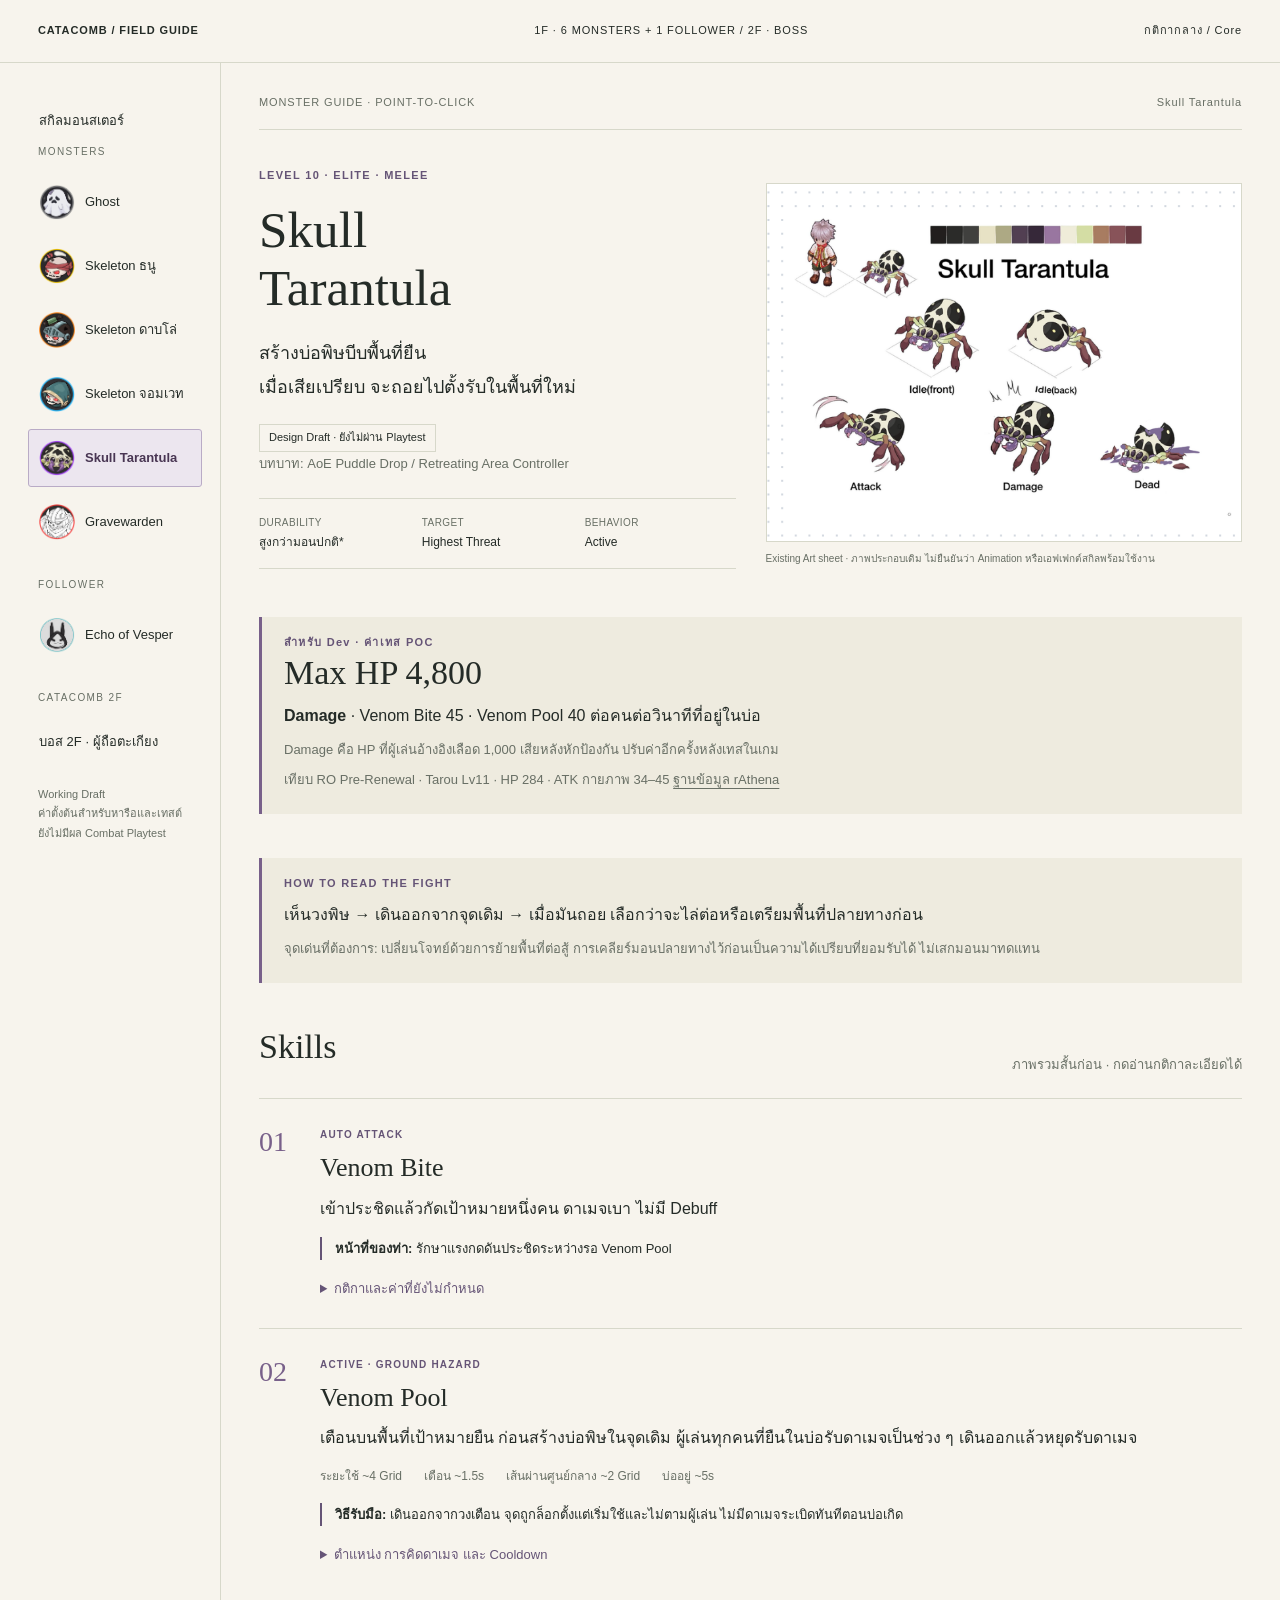
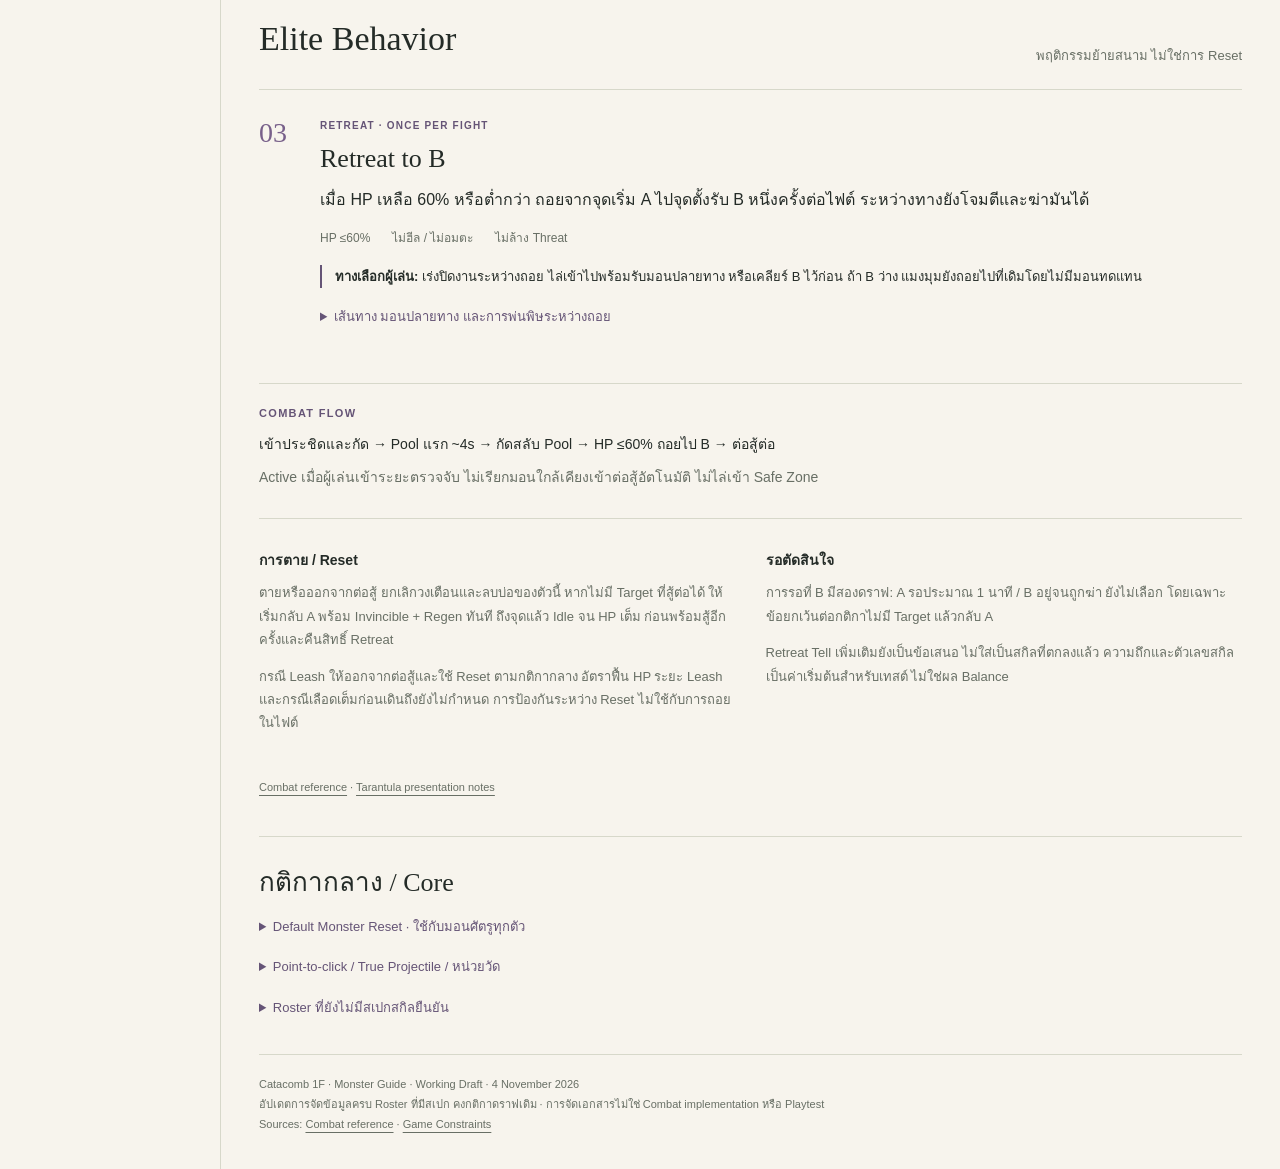
==== commit 11b9deb4: "Add Catacomb skill guide and second-floor boss attack details" ====
--- a/monsters/index.html
+++ b/monsters/index.html
@@ -1,4 +1,4 @@
-<!doctype html><html lang="th"><head><meta charset="utf-8"><meta name="viewport" content="width=device-width,initial-scale=1"><meta name="description" content="Catacomb 1F Monster Guide — 6 enemies and Echo of Vesper. Current combat draft, skills and unresolved Core notes."><title>Catacomb 1F — Monster Guide</title><link rel="stylesheet" href="catacomb-wiki.css"></head><body><a class="skip" href="#content">ข้ามไปเนื้อหา</a><header><a class="brand" href="#tarantula">CATACOMB / FIELD GUIDE</a><span>1F · 6 MONSTERS + 1 FOLLOWER / 2F · BOSS</span><a href="#shared-rules" data-shared-link>กติกากลาง / Core</a></header><div class="library"><aside class="roster-nav" aria-label="เลือกตัวละคร"><div class="nav-label">MONSTERS</div><nav><a class="roster-link" href="#ghost" data-monster="ghost"><img src="assets/monster-ghost-grey.png" alt=""><span>Ghost</span></a><a class="roster-link" href="#archer" data-monster="archer"><img src="assets/monster-ranged.png" alt=""><span>Skeleton ธนู</span></a><a class="roster-link" href="#swordsman" data-monster="swordsman"><img src="assets/monster-frontal.png" alt=""><span>Skeleton ดาบโล่</span></a><a class="roster-link" href="#mage" data-monster="mage"><img src="assets/monster-caster.png" alt=""><span>Skeleton จอมเวท</span></a><a class="roster-link" href="#tarantula" data-monster="tarantula"><img src="assets/monster-aoe.png" alt=""><span>Skull Tarantula</span></a><a class="roster-link" href="#gravewarden" data-monster="gravewarden"><img src="assets/monster-tank-buster.png" alt=""><span>Gravewarden</span></a></nav><div class="nav-label follower-label">FOLLOWER</div><nav><a class="roster-link" href="#vesper" data-monster="vesper"><img src="assets/echo-of-vesper-mascot-circle.png" alt=""><span>Echo of Vesper</span></a></nav><div class="nav-label follower-label">CATACOMB 2F</div><nav aria-label="บอสชั้น 2"><a class="roster-link" href="#boss-2f" data-monster="boss-2f"><span>บอส 2F · ผู้ถือตะเกียง</span></a></nav><p class="nav-note">Working Draft<br>ค่าตั้งต้นสำหรับหารือและเทสต์<br>ยังไม่มีผล Combat Playtest</p></aside><main id="content"><div class="page-context"><span>MONSTER GUIDE · POINT-TO-CLICK</span><span id="current-position" aria-live="polite">เลือกมอนจากเมนู</span></div><section class="monster" id="ghost" aria-labelledby="ghost-name"><section class="hero"><div><div class="eyebrow">LEVEL 5 · NORMAL · MELEE</div><h1 id="ghost-name" tabindex="-1">Ghost</h1><p class="lead">มอนพื้นฐานโซนแรก<br>ให้ผู้เล่นฝึกเลือกเป้าหมายและโจมตี</p><p class="sub">Basic Melee / Auto-Attack</p><dl class="facts"><div><dt>DURABILITY</dt><dd>ต่ำ · HP ยังไม่ล็อก</dd></div><div><dt>TARGET</dt><dd>ผู้โจมตีก่อน / Highest Threat</dd></div><div><dt>BEHAVIOR</dt><dd>Passive</dd></div></dl></div><figure><div class="portrait"><img src="assets/11-ghost-reference.png" alt="Ghost · Art sheet เดิม"></div><figcaption>Existing Art sheet · ไม่ยืนยัน Animation หรือ VFX พร้อมใช้</figcaption></figure></section><section class="play"><div class="eyebrow">สำหรับ Dev · ค่าเทส POC</div><h2>Max HP 400</h2><p><strong>Damage</strong> · Ghost Slap 35 ต่อครั้ง</p><p class="sub">Damage คือ HP ที่ผู้เล่นอ้างอิงเลือด 1,000 เสียหลังหักป้องกัน ปรับค่าอีกครั้งหลังเทสในเกม</p><p class="sub">เทียบ RO Pre-Renewal · Lunatic Lv3 · HP 60 · ATK กายภาพ 9–12 <a href="https://github.com/rathena/rathena/blob/master/db/pre-re/mob_db.yml">ฐานข้อมูล rAthena</a></p></section><aside class="play"><div class="eyebrow">HOW TO READ THE FIGHT</div><p>เลือกเป้าหมาย → เปิดโจมตี → เรียนรู้จังหวะประชิด</p><p class="sub">ผู้เล่นเริ่มต้นหนึ่งคนควรชนะ Ghost หนึ่งตัวด้วย Auto-Attack โดยไม่ต้องมี Healer หรือสกิลป้องกัน เป็นเป้าหมายการเทสต์ ไม่ใช่ผลทดสอบแล้ว</p></aside><section aria-label="สกิล Ghost"><div class="section-head"><h2>Skills</h2><p class="sub">อ่านผลของท่าก่อน · กดเปิดกติกาได้</p></div><article class="skill"><div class="number">01</div><div><div class="type">AUTO ATTACK</div><h3>Ghost Slap</h3><p>ลอยเข้าประชิดแล้วกระแทกเป้าหมายหนึ่งคน ดาเมจเบา ไม่มีผลกับคนรอบข้าง</p><div class="spec-strip"></div><p class="answer"><strong>วิธีรับมือ:</strong> ถ้าออกนอกระยะก่อนจังหวะโดน ท่าจะพลาด จากนั้น Ghost เคลื่อนตาม</p><details><summary>อ่านกติกาละเอียด · Ghost Slap</summary><div class="detail"><ul><li>เตรียมกระแทกสั้น ๆ ใช้ Animation Attack ที่มี ไม่มีพื้นที่เตือนบนพื้น คิดดาเมจครั้งเดียวต่อเป้าหมาย</li><li>ไม่มี Frontal / AoE / Knockback / Stun / Debuff หรือการหลบกายภาพพิเศษ ไม่เรียกผีอื่นเข้าต่อสู้อัตโนมัติ</li><li>ไม่เริ่มสู้กับผู้เล่นที่เดินผ่าน ตอบโต้คนโจมตีก่อน หากมีระบบ Threat ใช้ผู้มี Threat สูงสุด</li><li>ระยะ ความถี่ HP และดาเมจจริงยังไม่ล็อก ข้อความแก้ล่าสุดไม่ได้ระบุระยะกับรอบโจมตี จึงไม่เติมค่าเก่า 1 Grid / 2s กลับมา</li></ul></div></details></div></article></section><section class="timeline"><div class="eyebrow">COMBAT FLOW</div><p>ถูกโจมตี → เข้าประชิด → Ghost Slap → พักตามรอบ → โจมตีซ้ำ</p></section><section class="notes"><div><h3>รอยืนยัน</h3><p>ระยะโจมตี รอบโจมตี HP / Damage และระยะไล่ตามต้องกำหนดร่วมกับ Core และทดสอบตามโซน</p></div><div><h3>การจบไฟต์</h3><p>เป้าหมายตายหรือหลุดระยะไล่ตามและไม่มี Target อื่น ใช้ Default Monster Reset ด้านล่าง ไม่ไล่เข้า Safe Zone</p></div></section><p class="source"><a href="../Rift-of-Catacomb-1F-Wrapup.html#design-combat">Combat reference</a> · <a href="../Rift-of-Catacomb-1F-Wrapup.html#design-combat">รายละเอียดต้นฉบับ</a></p></section><section class="monster" id="archer" aria-labelledby="archer-name"><section class="hero"><div><div class="eyebrow">LEVEL 7 · NORMAL · RANGED</div><h1 id="archer-name" tabindex="-1">Skeleton ธนู</h1><p class="lead">แรงกดดันจากระยะไกล<br>ให้ผู้เล่นเข้าถึงตัวหรือหามุมตอบโต้</p><p class="sub">Ranged Auto-Attack</p><dl class="facts"><div><dt>DURABILITY</dt><dd>ต่ำ · ใกล้เคียง Mage</dd></div><div><dt>TARGET</dt><dd>Highest Threat</dd></div><div><dt>BEHAVIOR</dt><dd>Active</dd></div></dl></div><figure><div class="portrait"><img src="assets/07-skeleton-crookedshot.png" alt="Skeleton ธนู · Art sheet เดิม"></div><figcaption>Existing Art sheet · ไม่ยืนยัน Animation หรือ VFX พร้อมใช้</figcaption></figure></section><section class="play"><div class="eyebrow">สำหรับ Dev · ค่าเทส POC</div><h2>Max HP 500</h2><p><strong>Damage</strong> · Arrow Shot 55 ต่อลูก</p><p class="sub">Damage คือ HP ที่ผู้เล่นอ้างอิงเลือด 1,000 เสียหลังหักป้องกัน ปรับค่าอีกครั้งหลังเทสในเกม</p><p class="sub">เทียบ RO Pre-Renewal · Mandragora Lv12 · HP 405 · ATK กายภาพ 26–35 <a href="https://github.com/rathena/rathena/blob/master/db/pre-re/mob_db.yml">ฐานข้อมูล rAthena</a></p></section><aside class="play"><div class="eyebrow">HOW TO READ THE FIGHT</div><p>เห็นง้างธนู → เข้าประชิดหรือใช้ระยะไกลตอบโต้ → ใช้กำบังเพื่อจัดตำแหน่ง</p><p class="sub">ไม่ถอยหนีเมื่อถูกประชิด จึงมีข้อได้เปรียบเมื่อผู้เล่นเข้าถึงตัวได้ แต่ไม่ได้เปลี่ยนเป็นมอนโจมตีประชิด</p></aside><section aria-label="สกิล Skeleton ธนู"><div class="section-head"><h2>Skills</h2><p class="sub">อ่านผลของท่าก่อน · กดเปิดกติกาได้</p></div><article class="skill"><div class="number">01</div><div><div class="type">AUTO ATTACK</div><h3>Arrow Shot</h3><p>ยิงใส่เป้าหมายหนึ่งคน ดาเมจเบาถึงปานกลาง ไม่มีท่าพิเศษหรือ Debuff</p><div class="spec-strip"><span>ระยะ ~5 Grid</span><span>ยิงทุก ~2.5s</span></div><p class="answer"><strong>วิธีรับมือ:</strong> ก่อนปล่อยการยิง หากเป้าหมายพ้นระยะหรือเข้าหลังกำแพง ให้ยกเลิกและเดินหาตำแหน่งยิงใหม่</p><details><summary>อ่านกติกาละเอียด · Arrow Shot</summary><div class="detail"><ul><li>หันหาเป้าหมายและใช้ Animation ง้างธนู ไม่มีวงเตือนบนพื้น ต้องมี Line of Sight ไม่ยิงทะลุกำแพง</li><li>เดินเข้าหาเมื่อยิงไม่ได้ แล้วหยุดเพื่อยิง ไม่ยิงระหว่างเคลื่อนที่ ผู้เล่นเข้าประชิดก็ยังยิง ไม่ถอยหรือเปลี่ยนเป็นท่าประชิด</li><li>ไม่เรียกมอนใกล้เคียงเข้าต่อสู้อัตโนมัติ ไม่ยิงเข้า Safe Zone</li><li>Core direction: เลี่ยง True Projectile ที่ตรวจตำแหน่งและการชนต่อเนื่อง วิธีแสดงภาพยิงกับจังหวะคิดผลต้องแยกกัน และยังต้องยืนยัน Range / LOS / การยกเลิกกับ Dev ไม่ถือว่าเป็น Hit-scan หรือโดนอัตโนมัติ</li><li>กติกายกเลิกก่อนปล่อยเป็นเจตนาดราฟเดิม ส่วนจังหวะคิดผลหลังปล่อย รวมเป้าหมายตายหรือเปลี่ยน LOS ยังต้องให้ Dev ยืนยัน ไม่เพิ่มระบบบังลูกธนูกลางทาง</li></ul></div></details></div></article></section><section class="timeline"><div class="eyebrow">COMBAT FLOW</div><p>ตรวจพบผู้เล่น → เข้าระยะและมี LOS → ง้าง → Arrow Shot → พักตามรอบ → ยิงซ้ำ</p></section><section class="notes"><div><h3>Core dependency</h3><p>Core direction: เลี่ยง True Projectile ที่ตรวจตำแหน่งและการชนต่อเนื่อง วิธีแสดงภาพยิงกับจังหวะคิดผลต้องแยกกัน และยังต้องยืนยัน Range / LOS / การยกเลิกกับ Dev ไม่ถือว่าเป็น Hit-scan หรือโดนอัตโนมัติ</p></div><div><h3>การจบไฟต์</h3><p>เป้าหมายตายหรือหลุดระยะไล่ตามและไม่มี Target อื่น ใช้ Default Monster Reset</p></div></section><p class="source"><a href="../Rift-of-Catacomb-1F-Wrapup.html#design-combat">Combat reference</a> · <a href="../Rift-of-Catacomb-1F-Wrapup.html#design-combat">รายละเอียดต้นฉบับ</a></p></section><section class="monster" id="swordsman" aria-labelledby="swordsman-name"><section class="hero"><div><div class="eyebrow">LEVEL 8 · NORMAL · FRONTAL</div><h1 id="swordsman-name" tabindex="-1">Skeleton ดาบโล่</h1><p class="lead">เตือนก่อนฟันกรวยด้านหน้า<br>ให้ผู้เล่นอ่านทิศแล้วหลบด้านข้าง</p><p class="sub">Melee / ฝึกหลบด้านหน้า</p><dl class="facts"><div><dt>DURABILITY</dt><dd>ปานกลาง · มากกว่า Mage</dd></div><div><dt>TARGET</dt><dd>Highest Threat</dd></div><div><dt>BEHAVIOR</dt><dd>การเปิด Aggro ยังไม่ระบุ</dd></div></dl></div><figure><div class="portrait"><img src="assets/09-skeleton-rattlebuck.png" alt="Skeleton ดาบโล่ · Art sheet เดิม"></div><figcaption>Existing Art sheet · ไม่ยืนยัน Animation หรือ VFX พร้อมใช้</figcaption></figure></section><section class="play"><div class="eyebrow">สำหรับ Dev · ค่าเทส POC</div><h2>Max HP 800</h2><p><strong>Damage</strong> · Sword Strike 55 · Sweeping Slash 110 ต่อคนในกรวย</p><p class="sub">Damage คือ HP ที่ผู้เล่นอ้างอิงเลือด 1,000 เสียหลังหักป้องกัน ปรับค่าอีกครั้งหลังเทสในเกม</p><p class="sub">เทียบ RO Pre-Renewal · Skeleton Lv10 · HP 234 · ATK กายภาพ 39–47 <a href="https://github.com/rathena/rathena/blob/master/db/pre-re/mob_db.yml">ฐานข้อมูล rAthena</a></p></section><aside class="play"><div class="eyebrow">HOW TO READ THE FIGHT</div><p>เห็นกรวย → ออกจากด้านหน้า → เข้าตีหลังฟัน</p><p class="sub">พลาดหนึ่งครั้งควรเจ็บ แต่ผู้เล่น HP เต็มไม่ควรตายจาก Frontal ครั้งเดียว หรือ Frontal พร้อม Auto-Attack ในแพ็กแรก ต้องทดสอบร่วมกับมอนในแพ็ก</p></aside><section aria-label="สกิล Skeleton ดาบโล่"><div class="section-head"><h2>Skills</h2><p class="sub">อ่านผลของท่าก่อน · กดเปิดกติกาได้</p></div><article class="skill"><div class="number">01</div><div><div class="type">AUTO ATTACK</div><h3>Sword Strike</h3><p>ฟันประชิดเป้าหมายหนึ่งคน ดาเมจเบาถึงปานกลาง</p><div class="spec-strip"></div><p class="answer"><strong>วิธีรับมือ:</strong> ระวังแรงกดดันประชิดระหว่างรอท่ากรวย</p><details><summary>อ่านกติกาละเอียด · Sword Strike</summary><div class="detail"><ul><li>ระยะและความถี่ Auto-Attack ยังไม่ระบุในสเปกชุดนี้ ไม่ยืมค่าจาก Skeleton ใหญ่</li></ul></div></details></div></article><article class="skill"><div class="number">02</div><div><div class="type">ACTIVE · FRONTAL</div><h3>Sweeping Slash</h3><p>ง้างดาบแล้วฟันผู้เล่นทุกคนในกรวยด้านหน้า ดาเมจหนักกว่า Auto-Attack</p><div class="spec-strip"><span>ระยะ ~3 Grid · มุม 90°</span><span>เตือน 1.5s</span><span>พักหลังฟัน ~0.7s</span></div><p class="answer"><strong>วิธีรับมือ:</strong> ออกจากกรวยด้านข้าง ทิศถูกล็อกตั้งแต่เริ่มเตือนและไม่หมุนตาม</p><details><summary>อ่านกติกาละเอียด · Sweeping Slash</summary><div class="detail"><ul><li>มีกรวยบนพื้นและท่าง้างดาบแนวนอน หยุดเดินและหยุด Auto-Attack ระหว่างง้าง</li><li>เริ่มง้างเมื่อเป้าหมายอยู่ในระยะประชิด ถ้าผู้เล่นหนีหลังเริ่ม ยังฟันทิศเดิม ไม่ยกเลิกหรือไล่ตามกลางท่า</li><li>คิดดาเมจครั้งเดียว ไม่มีพื้นอันตรายตกค้าง ไม่มี Knockback / Stun / Debuff</li><li>หลังฟันพักประมาณ 0.7 วินาที แล้วกลับไปไล่โจมตีเป้าหมาย</li><li>ครั้งแรกหลังเริ่มสู้ประมาณ 3–4 วินาที ใช้ซ้ำประมาณทุก 8–10 วินาที จุดเริ่มนับรอบซ้ำยังไม่ระบุ</li><li>หน่วย Grid ไม่ได้กำหนดจุดอ้างอิงวัดระยะโดยอัตโนมัติ ต้องตกลงกับ Collision และขนาดโมเดล</li></ul></div></details></div></article></section><section class="timeline"><div class="eyebrow">COMBAT FLOW</div><p>เข้าต่อสู้ → Sword Strike → Frontal แรก ~3–4s → พัก → กลับไล่โจมตี → ใช้ Frontal ซ้ำ</p></section><section class="notes"><div><h3>รอยืนยัน</h3><p>รูปแบบเริ่ม Aggro / การเรียกพวก รอบและระยะ Auto-Attack จุดเริ่มนับ CD ของ Frontal และการวัดระยะ</p></div><div><h3>การจบไฟต์</h3><p>ใช้ Default Monster Reset ไม่เติมความสามารถโล่บล็อกหรือลดดาเมจจากภาพอาวุธ</p></div></section><p class="source"><a href="../Rift-of-Catacomb-1F-Wrapup.html#design-combat">Combat reference</a> · <a href="../Rift-of-Catacomb-1F-Wrapup.html#design-combat">รายละเอียดต้นฉบับ</a></p></section><section class="monster" id="mage" aria-labelledby="mage-name"><section class="hero"><div><div class="eyebrow">LEVEL 9 · NORMAL · CASTER</div><h1 id="mage-name" tabindex="-1">Skeleton จอมเวท</h1><p class="lead">เวทเป้าหมายเดี่ยวพร้อม Chilled<br>เพิ่มแรงกดดันต่อการเคลื่อนที่</p><p class="sub">Caster / Movement Slow</p><dl class="facts"><div><dt>DURABILITY</dt><dd>ต่ำ · กำจัดง่ายเมื่อเข้าถึง</dd></div><div><dt>TARGET</dt><dd>Highest Threat</dd></div><div><dt>BEHAVIOR</dt><dd>Active</dd></div></dl></div><figure><div class="portrait"><img src="assets/08-skeleton-wobblewich.png" alt="Skeleton จอมเวท · Art sheet เดิม"></div><figcaption>Existing Art sheet · ไม่ยืนยัน Animation หรือ VFX พร้อมใช้</figcaption></figure></section><section class="play"><div class="eyebrow">สำหรับ Dev · ค่าเทส POC</div><h2>Max HP 500</h2><p><strong>Damage</strong> · Chilling Bolt 75 ต่อครั้ง</p><p class="sub">Damage คือ HP ที่ผู้เล่นอ้างอิงเลือด 1,000 เสียหลังหักป้องกัน ปรับค่าอีกครั้งหลังเทสในเกม</p><p class="sub">เทียบ RO Pre-Renewal · Marin Lv15 · HP 742 · ATK กายภาพ 39–43 <a href="https://github.com/rathena/rathena/blob/master/db/pre-re/mob_db.yml">ฐานข้อมูล rAthena</a></p></section><aside class="play"><div class="eyebrow">HOW TO READ THE FIGHT</div><p>เห็น Cast Bar → ขัดจังหวะหรือใช้กำบังก่อนร่ายจบ → ระวังเดินช้าขณะหลบสกิลอื่น</p><p class="sub">Chilling Bolt เป็น Targeted Spell ไม่ใช่ท่าที่ต้องเดินหลบตัวกระสุน ยังไม่ยืนยันว่าเกมมี Skill Interrupt ให้ทุกคลาส</p></aside><section aria-label="สกิล Skeleton จอมเวท"><div class="section-head"><h2>Skills</h2><p class="sub">อ่านผลของท่าก่อน · กดเปิดกติกาได้</p></div><article class="skill"><div class="number">01</div><div><div class="type">MAIN ATTACK · INTERRUPTIBLE</div><h3>Chilling Bolt</h3><p>ร่ายเวทน้ำแข็งใส่เป้าหมายหนึ่งคน สร้างดาเมจเวทเบาถึงปานกลางพร้อม Chilled ไม่มี Auto-Attack แทรก</p><div class="spec-strip"><span>ระยะ ~5 Grid</span><span>ร่าย ~1.5s</span><span>พักปกติ ~3s</span></div><p class="answer"><strong>วิธีรับมือ:</strong> Interrupt ได้ หรือออกนอกระยะ / ตัด LOS ก่อนร่ายจบเพื่อให้ยกเลิกเวท</p><details><summary>อ่านกติกาละเอียด · Chilling Bolt</summary><div class="detail"><ul><li>Cast Bar และเอฟเฟกต์น้ำแข็งที่ปลายคทา หยุดเดินระหว่างร่าย ไม่มีวงเตือนบนพื้นเพราะเจาะจงเป้าหมาย</li><li>ดราฟเดิมตรวจ LOS ตอนเริ่มและตอนปล่อย หากพ้นระยะหรือหลังกำแพงก่อนร่ายเสร็จ ยกเลิกแล้วเดินหามุมใหม่ ไม่ร่ายผ่านกำแพง</li><li>เมื่อถูก Interrupt ยกเลิกเวท พักประมาณ 2 วินาทีก่อนเริ่มใหม่ ใช้แทนช่วงพักปกติ 3 วินาที ไม่บวกสองช่วงเข้าด้วยกัน</li><li>เมื่อถูกประชิดยังร่ายตามปกติ ไม่ถอยหนี ไม่เรียกมอนใกล้เคียงอัตโนมัติ</li><li>คิดดาเมจและ Debuff ครั้งเดียวต่อเป้าหมาย เจตนาเดิมเป็นเวท Targeted ส่วน Homing / Visual travel และเวลาคิดผลต้องตกลงกับ Core</li><li>Core direction: เลี่ยง True Projectile ที่ตรวจตำแหน่งและการชนต่อเนื่อง วิธีแสดงภาพยิงกับจังหวะคิดผลต้องแยกกัน และยังต้องยืนยัน Range / LOS / การยกเลิกกับ Dev ไม่ถือว่าเป็น Hit-scan หรือโดนอัตโนมัติ</li><li>กรณีเป้าหมายตายก่อนผลเวทเกิด การยกเลิก และ LOS / Range ก่อนคิดผลยังต้องยืนยัน ไม่เปลี่ยนให้กระสุนไปโดนคนอื่นโดยอัตโนมัติ</li></ul></div></details></div></article><article class="skill"><div class="number">02</div><div><div class="type">DEBUFF · ON PLAYER</div><h3>Chilled</h3><p>ลดเฉพาะความเร็วเคลื่อนที่ของผู้เล่นชั่วคราว</p><div class="spec-strip"><span>Move Speed −25%</span><span>ระยะเวลา 4s</span><span>Refresh · ไม่ Stack</span></div><p class="answer"><strong>วิธีรับมือ:</strong> ผู้เล่นยังเคลื่อนที่และต่อสู้ได้ตามปกติ ไม่บังคับให้มี Dispel</p><details><summary>อ่านกติกาละเอียด · Chilled</summary><div class="detail"><ul><li>ไม่ลด Attack Speed หรือ Cast Speed โดนซ้ำให้รีเฟรชเป็น 4 วินาที แม้มาจาก Mage หลายตัว ไม่ทบความแรง</li><li>แสดงไอคอน Debuff เวลาคงเหลือ และน้ำแข็งบาง ๆ รอบเท้า หมดเวลาแล้วลบการลดความเร็วและเอฟเฟกต์ทันที</li><li>เมื่อ Mage Reset Debuff ที่ติดผู้เล่นแล้วหมดตามเวลาปกติ ไม่ล้างก่อนกำหนดโดยอัตโนมัติ</li></ul></div></details></div></article></section><section class="timeline"><div class="eyebrow">COMBAT FLOW</div><p>เข้าระยะและมี LOS → ร่าย 1.5s → ปล่อยเวท → พัก 3s → ร่ายซ้ำ / ถูก Interrupt ใช้ช่วงพัก 2s แทน</p></section><section class="notes"><div><h3>Core dependency</h3><p>Core direction: เลี่ยง True Projectile ที่ตรวจตำแหน่งและการชนต่อเนื่อง วิธีแสดงภาพยิงกับจังหวะคิดผลต้องแยกกัน และยังต้องยืนยัน Range / LOS / การยกเลิกกับ Dev ไม่ถือว่าเป็น Hit-scan หรือโดนอัตโนมัติ</p></div><div><h3>การจบไฟต์</h3><p>ใช้ Default Monster Reset ไม่ไล่หรือร่ายเข้า Safe Zone ส่วน Chilled ที่ติดไปแล้วคงระยะเวลาปกติ</p></div></section><p class="source"><a href="../Rift-of-Catacomb-1F-Wrapup.html#design-combat">Combat reference</a> · <a href="../Rift-of-Catacomb-1F-Wrapup.html#design-combat">รายละเอียดต้นฉบับ</a></p></section><section class="monster" id="tarantula" aria-labelledby="tarantula-name">
+<!doctype html><html lang="th"><head><meta charset="utf-8"><meta name="viewport" content="width=device-width,initial-scale=1"><meta name="description" content="Catacomb 1F Monster Guide — 6 enemies and Echo of Vesper. Current combat draft, skills and unresolved Core notes."><title>Catacomb 1F — Monster Guide</title><link rel="stylesheet" href="catacomb-wiki.css"></head><body><a class="skip" href="#content">ข้ามไปเนื้อหา</a><header><a class="brand" href="#tarantula">CATACOMB / FIELD GUIDE</a><span>1F · 6 MONSTERS + 1 FOLLOWER / 2F · BOSS</span><a href="#shared-rules" data-shared-link>กติกากลาง / Core</a></header><div class="library"><aside class="roster-nav" aria-label="เลือกตัวละคร"><nav aria-label="รวมสกิล"><a class="roster-link" href="#skills" data-monster="skills"><span>สกิลมอนสเตอร์</span></a></nav><div class="nav-label">MONSTERS</div><nav><a class="roster-link" href="#ghost" data-monster="ghost"><img src="assets/monster-ghost-grey.png" alt=""><span>Ghost</span></a><a class="roster-link" href="#archer" data-monster="archer"><img src="assets/monster-ranged.png" alt=""><span>Skeleton ธนู</span></a><a class="roster-link" href="#swordsman" data-monster="swordsman"><img src="assets/monster-frontal.png" alt=""><span>Skeleton ดาบโล่</span></a><a class="roster-link" href="#mage" data-monster="mage"><img src="assets/monster-caster.png" alt=""><span>Skeleton จอมเวท</span></a><a class="roster-link" href="#tarantula" data-monster="tarantula"><img src="assets/monster-aoe.png" alt=""><span>Skull Tarantula</span></a><a class="roster-link" href="#gravewarden" data-monster="gravewarden"><img src="assets/monster-tank-buster.png" alt=""><span>Gravewarden</span></a></nav><div class="nav-label follower-label">FOLLOWER</div><nav><a class="roster-link" href="#vesper" data-monster="vesper"><img src="assets/echo-of-vesper-mascot-circle.png" alt=""><span>Echo of Vesper</span></a></nav><div class="nav-label follower-label">CATACOMB 2F</div><nav aria-label="บอสชั้น 2"><a class="roster-link" href="#boss-2f" data-monster="boss-2f"><span>บอส 2F · ผู้ถือตะเกียง</span></a></nav><p class="nav-note">Working Draft<br>ค่าตั้งต้นสำหรับหารือและเทสต์<br>ยังไม่มีผล Combat Playtest</p></aside><main id="content"><div class="page-context"><span>MONSTER GUIDE · POINT-TO-CLICK</span><span id="current-position" aria-live="polite">เลือกมอนจากเมนู</span></div><section class="monster" id="skills" aria-labelledby="skills-name"><div class="section-head"><div class="eyebrow">CATACOMB · MONSTER GUIDE</div><h1 id="skills-name" tabindex="-1">สกิลมอนสเตอร์</h1></div><p>เลือกชื่อมอนเพื่อดูเงื่อนไขการใช้ท่า วิธีรับมือ และค่าเทส POC</p><h2>ชั้น 1</h2><section><h3><a href="#ghost">Ghost</a></h3><ul><li><strong>Ghost Slap</strong> · ลอยเข้าประชิดแล้วกระแทกเป้าหมายหนึ่งคน ดาเมจเบา ไม่มีผลกับคนรอบข้าง</li></ul></section><section><h3><a href="#archer">Skeleton ธนู</a></h3><ul><li><strong>Arrow Shot</strong> · ยิงใส่เป้าหมายหนึ่งคน ดาเมจเบาถึงปานกลาง ไม่มีท่าพิเศษหรือ Debuff</li></ul></section><section><h3><a href="#swordsman">Skeleton ดาบโล่</a></h3><ul><li><strong>Sword Strike</strong> · ฟันประชิดเป้าหมายหนึ่งคน ดาเมจเบาถึงปานกลาง</li><li><strong>Sweeping Slash</strong> · ง้างดาบแล้วฟันผู้เล่นทุกคนในกรวยด้านหน้า ดาเมจหนักกว่า Auto-Attack</li></ul></section><section><h3><a href="#mage">Skeleton จอมเวท</a></h3><ul><li><strong>Chilling Bolt</strong> · ร่ายเวทน้ำแข็งใส่เป้าหมายหนึ่งคน สร้างดาเมจเวทเบาถึงปานกลางพร้อม Chilled ไม่มี Auto-Attack แทรก</li><li><strong>Chilled</strong> · ลดเฉพาะความเร็วเคลื่อนที่ของผู้เล่นชั่วคราว</li></ul></section><section><h3><a href="#tarantula">Skull Tarantula</a></h3><ul><li><strong>Venom Bite</strong> · เข้าประชิดแล้วกัดเป้าหมายหนึ่งคน ดาเมจเบา ไม่มี Debuff</li><li><strong>Venom Pool</strong> · เตือนบนพื้นที่เป้าหมายยืน ก่อนสร้างบ่อพิษในจุดเดิม ผู้เล่นทุกคนที่ยืนในบ่อรับดาเมจเป็นช่วง ๆ เดินออกแล้วหยุดรับดาเมจ</li><li><strong>Retreat to B</strong> · เมื่อ HP เหลือ 60% หรือต่ำกว่า ถอยจากจุดเริ่ม A ไปจุดตั้งรับ B หนึ่งครั้งต่อไฟต์ ระหว่างทางยังโจมตีและฆ่ามันได้</li></ul></section><section><h3><a href="#gravewarden">Gravewarden</a></h3><ul><li><strong>Sword Strike</strong> · ฟันเป้าหมายเดี่ยว ดาเมจปานกลางและคงที่</li><li><strong>Crushing Strike</strong> · ง้างอาวุธแล้วฟันหนักเป้าหมายหนึ่งคน เมื่อทำดาเมจสำเร็จเพิ่ม Growing Fury หลังคิดดาเมจ</li><li><strong>Growing Fury</strong> · Crushing Strike ที่ทำดาเมจสำเร็จทำให้ Crushing ครั้งถัดไปแรงขึ้น</li><li><strong>Thunderous Roar</strong> · คำรามรอบตัว สร้างดาเมจหมู่เบาถึงปานกลางครั้งเดียว</li><li><strong>Defensive Step</strong> · ก้าวหาจุดปลอดภัยเมื่อเห็นพื้นที่เตือนสกิลผู้เล่น โดยยังรับดาเมจได้ตามปกติ</li></ul></section><h2>บอสชั้น 2</h2><h3><a href="#boss-2f">ผู้ถือตะเกียงแห่งสุสาน</a></h3><ul><li>ฟันปกติ · โจมตีประชิด</li><li>กวาดตะเกียง · โจมตีเป็นกรวย</li><li>แสงตกค้าง · วงไฟ · เฟส 2</li></ul></section><section class="monster" id="ghost" aria-labelledby="ghost-name"><section class="hero"><div><div class="eyebrow">LEVEL 5 · NORMAL · MELEE</div><h1 id="ghost-name" tabindex="-1">Ghost</h1><p class="lead">มอนพื้นฐานโซนแรก<br>ให้ผู้เล่นฝึกเลือกเป้าหมายและโจมตี</p><p class="sub">Basic Melee / Auto-Attack</p><dl class="facts"><div><dt>DURABILITY</dt><dd>ต่ำ · HP ยังไม่ล็อก</dd></div><div><dt>TARGET</dt><dd>ผู้โจมตีก่อน / Highest Threat</dd></div><div><dt>BEHAVIOR</dt><dd>Passive</dd></div></dl></div><figure><div class="portrait"><img src="assets/11-ghost-reference.png" alt="Ghost · Art sheet เดิม"></div><figcaption>Existing Art sheet · ไม่ยืนยัน Animation หรือ VFX พร้อมใช้</figcaption></figure></section><section class="play"><div class="eyebrow">สำหรับ Dev · ค่าเทส POC</div><h2>Max HP 400</h2><p><strong>Damage</strong> · Ghost Slap 35 ต่อครั้ง</p><p class="sub">Damage คือ HP ที่ผู้เล่นอ้างอิงเลือด 1,000 เสียหลังหักป้องกัน ปรับค่าอีกครั้งหลังเทสในเกม</p><p class="sub">เทียบ RO Pre-Renewal · Lunatic Lv3 · HP 60 · ATK กายภาพ 9–12 <a href="https://github.com/rathena/rathena/blob/master/db/pre-re/mob_db.yml">ฐานข้อมูล rAthena</a></p></section><aside class="play"><div class="eyebrow">HOW TO READ THE FIGHT</div><p>เลือกเป้าหมาย → เปิดโจมตี → เรียนรู้จังหวะประชิด</p><p class="sub">ผู้เล่นเริ่มต้นหนึ่งคนควรชนะ Ghost หนึ่งตัวด้วย Auto-Attack โดยไม่ต้องมี Healer หรือสกิลป้องกัน เป็นเป้าหมายการเทสต์ ไม่ใช่ผลทดสอบแล้ว</p></aside><section aria-label="สกิล Ghost"><div class="section-head"><h2>Skills</h2><p class="sub">อ่านผลของท่าก่อน · กดเปิดกติกาได้</p></div><article class="skill"><div class="number">01</div><div><div class="type">AUTO ATTACK</div><h3>Ghost Slap</h3><p>ลอยเข้าประชิดแล้วกระแทกเป้าหมายหนึ่งคน ดาเมจเบา ไม่มีผลกับคนรอบข้าง</p><div class="spec-strip"></div><p class="answer"><strong>วิธีรับมือ:</strong> ถ้าออกนอกระยะก่อนจังหวะโดน ท่าจะพลาด จากนั้น Ghost เคลื่อนตาม</p><details><summary>อ่านกติกาละเอียด · Ghost Slap</summary><div class="detail"><ul><li>เตรียมกระแทกสั้น ๆ ใช้ Animation Attack ที่มี ไม่มีพื้นที่เตือนบนพื้น คิดดาเมจครั้งเดียวต่อเป้าหมาย</li><li>ไม่มี Frontal / AoE / Knockback / Stun / Debuff หรือการหลบกายภาพพิเศษ ไม่เรียกผีอื่นเข้าต่อสู้อัตโนมัติ</li><li>ไม่เริ่มสู้กับผู้เล่นที่เดินผ่าน ตอบโต้คนโจมตีก่อน หากมีระบบ Threat ใช้ผู้มี Threat สูงสุด</li><li>ระยะ ความถี่ HP และดาเมจจริงยังไม่ล็อก ข้อความแก้ล่าสุดไม่ได้ระบุระยะกับรอบโจมตี จึงไม่เติมค่าเก่า 1 Grid / 2s กลับมา</li></ul></div></details></div></article></section><section class="timeline"><div class="eyebrow">COMBAT FLOW</div><p>ถูกโจมตี → เข้าประชิด → Ghost Slap → พักตามรอบ → โจมตีซ้ำ</p></section><section class="notes"><div><h3>รอยืนยัน</h3><p>ระยะโจมตี รอบโจมตี HP / Damage และระยะไล่ตามต้องกำหนดร่วมกับ Core และทดสอบตามโซน</p></div><div><h3>การจบไฟต์</h3><p>เป้าหมายตายหรือหลุดระยะไล่ตามและไม่มี Target อื่น ใช้ Default Monster Reset ด้านล่าง ไม่ไล่เข้า Safe Zone</p></div></section><p class="source"><a href="../Rift-of-Catacomb-1F-Wrapup.html#design-combat">Combat reference</a> · <a href="../Rift-of-Catacomb-1F-Wrapup.html#design-combat">รายละเอียดต้นฉบับ</a></p></section><section class="monster" id="archer" aria-labelledby="archer-name"><section class="hero"><div><div class="eyebrow">LEVEL 7 · NORMAL · RANGED</div><h1 id="archer-name" tabindex="-1">Skeleton ธนู</h1><p class="lead">แรงกดดันจากระยะไกล<br>ให้ผู้เล่นเข้าถึงตัวหรือหามุมตอบโต้</p><p class="sub">Ranged Auto-Attack</p><dl class="facts"><div><dt>DURABILITY</dt><dd>ต่ำ · ใกล้เคียง Mage</dd></div><div><dt>TARGET</dt><dd>Highest Threat</dd></div><div><dt>BEHAVIOR</dt><dd>Active</dd></div></dl></div><figure><div class="portrait"><img src="assets/07-skeleton-crookedshot.png" alt="Skeleton ธนู · Art sheet เดิม"></div><figcaption>Existing Art sheet · ไม่ยืนยัน Animation หรือ VFX พร้อมใช้</figcaption></figure></section><section class="play"><div class="eyebrow">สำหรับ Dev · ค่าเทส POC</div><h2>Max HP 500</h2><p><strong>Damage</strong> · Arrow Shot 55 ต่อลูก</p><p class="sub">Damage คือ HP ที่ผู้เล่นอ้างอิงเลือด 1,000 เสียหลังหักป้องกัน ปรับค่าอีกครั้งหลังเทสในเกม</p><p class="sub">เทียบ RO Pre-Renewal · Mandragora Lv12 · HP 405 · ATK กายภาพ 26–35 <a href="https://github.com/rathena/rathena/blob/master/db/pre-re/mob_db.yml">ฐานข้อมูล rAthena</a></p></section><aside class="play"><div class="eyebrow">HOW TO READ THE FIGHT</div><p>เห็นง้างธนู → เข้าประชิดหรือใช้ระยะไกลตอบโต้ → ใช้กำบังเพื่อจัดตำแหน่ง</p><p class="sub">ไม่ถอยหนีเมื่อถูกประชิด จึงมีข้อได้เปรียบเมื่อผู้เล่นเข้าถึงตัวได้ แต่ไม่ได้เปลี่ยนเป็นมอนโจมตีประชิด</p></aside><section aria-label="สกิล Skeleton ธนู"><div class="section-head"><h2>Skills</h2><p class="sub">อ่านผลของท่าก่อน · กดเปิดกติกาได้</p></div><article class="skill"><div class="number">01</div><div><div class="type">AUTO ATTACK</div><h3>Arrow Shot</h3><p>ยิงใส่เป้าหมายหนึ่งคน ดาเมจเบาถึงปานกลาง ไม่มีท่าพิเศษหรือ Debuff</p><div class="spec-strip"><span>ระยะ ~5 Grid</span><span>ยิงทุก ~2.5s</span></div><p class="answer"><strong>วิธีรับมือ:</strong> ก่อนปล่อยการยิง หากเป้าหมายพ้นระยะหรือเข้าหลังกำแพง ให้ยกเลิกและเดินหาตำแหน่งยิงใหม่</p><details><summary>อ่านกติกาละเอียด · Arrow Shot</summary><div class="detail"><ul><li>หันหาเป้าหมายและใช้ Animation ง้างธนู ไม่มีวงเตือนบนพื้น ต้องมี Line of Sight ไม่ยิงทะลุกำแพง</li><li>เดินเข้าหาเมื่อยิงไม่ได้ แล้วหยุดเพื่อยิง ไม่ยิงระหว่างเคลื่อนที่ ผู้เล่นเข้าประชิดก็ยังยิง ไม่ถอยหรือเปลี่ยนเป็นท่าประชิด</li><li>ไม่เรียกมอนใกล้เคียงเข้าต่อสู้อัตโนมัติ ไม่ยิงเข้า Safe Zone</li><li>Core direction: เลี่ยง True Projectile ที่ตรวจตำแหน่งและการชนต่อเนื่อง วิธีแสดงภาพยิงกับจังหวะคิดผลต้องแยกกัน และยังต้องยืนยัน Range / LOS / การยกเลิกกับ Dev ไม่ถือว่าเป็น Hit-scan หรือโดนอัตโนมัติ</li><li>กติกายกเลิกก่อนปล่อยเป็นเจตนาดราฟเดิม ส่วนจังหวะคิดผลหลังปล่อย รวมเป้าหมายตายหรือเปลี่ยน LOS ยังต้องให้ Dev ยืนยัน ไม่เพิ่มระบบบังลูกธนูกลางทาง</li></ul></div></details></div></article></section><section class="timeline"><div class="eyebrow">COMBAT FLOW</div><p>ตรวจพบผู้เล่น → เข้าระยะและมี LOS → ง้าง → Arrow Shot → พักตามรอบ → ยิงซ้ำ</p></section><section class="notes"><div><h3>Core dependency</h3><p>Core direction: เลี่ยง True Projectile ที่ตรวจตำแหน่งและการชนต่อเนื่อง วิธีแสดงภาพยิงกับจังหวะคิดผลต้องแยกกัน และยังต้องยืนยัน Range / LOS / การยกเลิกกับ Dev ไม่ถือว่าเป็น Hit-scan หรือโดนอัตโนมัติ</p></div><div><h3>การจบไฟต์</h3><p>เป้าหมายตายหรือหลุดระยะไล่ตามและไม่มี Target อื่น ใช้ Default Monster Reset</p></div></section><p class="source"><a href="../Rift-of-Catacomb-1F-Wrapup.html#design-combat">Combat reference</a> · <a href="../Rift-of-Catacomb-1F-Wrapup.html#design-combat">รายละเอียดต้นฉบับ</a></p></section><section class="monster" id="swordsman" aria-labelledby="swordsman-name"><section class="hero"><div><div class="eyebrow">LEVEL 8 · NORMAL · FRONTAL</div><h1 id="swordsman-name" tabindex="-1">Skeleton ดาบโล่</h1><p class="lead">เตือนก่อนฟันกรวยด้านหน้า<br>ให้ผู้เล่นอ่านทิศแล้วหลบด้านข้าง</p><p class="sub">Melee / ฝึกหลบด้านหน้า</p><dl class="facts"><div><dt>DURABILITY</dt><dd>ปานกลาง · มากกว่า Mage</dd></div><div><dt>TARGET</dt><dd>Highest Threat</dd></div><div><dt>BEHAVIOR</dt><dd>การเปิด Aggro ยังไม่ระบุ</dd></div></dl></div><figure><div class="portrait"><img src="assets/09-skeleton-rattlebuck.png" alt="Skeleton ดาบโล่ · Art sheet เดิม"></div><figcaption>Existing Art sheet · ไม่ยืนยัน Animation หรือ VFX พร้อมใช้</figcaption></figure></section><section class="play"><div class="eyebrow">สำหรับ Dev · ค่าเทส POC</div><h2>Max HP 800</h2><p><strong>Damage</strong> · Sword Strike 55 · Sweeping Slash 110 ต่อคนในกรวย</p><p class="sub">Damage คือ HP ที่ผู้เล่นอ้างอิงเลือด 1,000 เสียหลังหักป้องกัน ปรับค่าอีกครั้งหลังเทสในเกม</p><p class="sub">เทียบ RO Pre-Renewal · Skeleton Lv10 · HP 234 · ATK กายภาพ 39–47 <a href="https://github.com/rathena/rathena/blob/master/db/pre-re/mob_db.yml">ฐานข้อมูล rAthena</a></p></section><aside class="play"><div class="eyebrow">HOW TO READ THE FIGHT</div><p>เห็นกรวย → ออกจากด้านหน้า → เข้าตีหลังฟัน</p><p class="sub">พลาดหนึ่งครั้งควรเจ็บ แต่ผู้เล่น HP เต็มไม่ควรตายจาก Frontal ครั้งเดียว หรือ Frontal พร้อม Auto-Attack ในแพ็กแรก ต้องทดสอบร่วมกับมอนในแพ็ก</p></aside><section aria-label="สกิล Skeleton ดาบโล่"><div class="section-head"><h2>Skills</h2><p class="sub">อ่านผลของท่าก่อน · กดเปิดกติกาได้</p></div><article class="skill"><div class="number">01</div><div><div class="type">AUTO ATTACK</div><h3>Sword Strike</h3><p>ฟันประชิดเป้าหมายหนึ่งคน ดาเมจเบาถึงปานกลาง</p><div class="spec-strip"></div><p class="answer"><strong>วิธีรับมือ:</strong> ระวังแรงกดดันประชิดระหว่างรอท่ากรวย</p><details><summary>อ่านกติกาละเอียด · Sword Strike</summary><div class="detail"><ul><li>ระยะและความถี่ Auto-Attack ยังไม่ระบุในสเปกชุดนี้ ไม่ยืมค่าจาก Skeleton ใหญ่</li></ul></div></details></div></article><article class="skill"><div class="number">02</div><div><div class="type">ACTIVE · FRONTAL</div><h3>Sweeping Slash</h3><p>ง้างดาบแล้วฟันผู้เล่นทุกคนในกรวยด้านหน้า ดาเมจหนักกว่า Auto-Attack</p><div class="spec-strip"><span>ระยะ ~3 Grid · มุม 90°</span><span>เตือน 1.5s</span><span>พักหลังฟัน ~0.7s</span></div><p class="answer"><strong>วิธีรับมือ:</strong> ออกจากกรวยด้านข้าง ทิศถูกล็อกตั้งแต่เริ่มเตือนและไม่หมุนตาม</p><details><summary>อ่านกติกาละเอียด · Sweeping Slash</summary><div class="detail"><ul><li>มีกรวยบนพื้นและท่าง้างดาบแนวนอน หยุดเดินและหยุด Auto-Attack ระหว่างง้าง</li><li>เริ่มง้างเมื่อเป้าหมายอยู่ในระยะประชิด ถ้าผู้เล่นหนีหลังเริ่ม ยังฟันทิศเดิม ไม่ยกเลิกหรือไล่ตามกลางท่า</li><li>คิดดาเมจครั้งเดียว ไม่มีพื้นอันตรายตกค้าง ไม่มี Knockback / Stun / Debuff</li><li>หลังฟันพักประมาณ 0.7 วินาที แล้วกลับไปไล่โจมตีเป้าหมาย</li><li>ครั้งแรกหลังเริ่มสู้ประมาณ 3–4 วินาที ใช้ซ้ำประมาณทุก 8–10 วินาที จุดเริ่มนับรอบซ้ำยังไม่ระบุ</li><li>หน่วย Grid ไม่ได้กำหนดจุดอ้างอิงวัดระยะโดยอัตโนมัติ ต้องตกลงกับ Collision และขนาดโมเดล</li></ul></div></details></div></article></section><section class="timeline"><div class="eyebrow">COMBAT FLOW</div><p>เข้าต่อสู้ → Sword Strike → Frontal แรก ~3–4s → พัก → กลับไล่โจมตี → ใช้ Frontal ซ้ำ</p></section><section class="notes"><div><h3>รอยืนยัน</h3><p>รูปแบบเริ่ม Aggro / การเรียกพวก รอบและระยะ Auto-Attack จุดเริ่มนับ CD ของ Frontal และการวัดระยะ</p></div><div><h3>การจบไฟต์</h3><p>ใช้ Default Monster Reset ไม่เติมความสามารถโล่บล็อกหรือลดดาเมจจากภาพอาวุธ</p></div></section><p class="source"><a href="../Rift-of-Catacomb-1F-Wrapup.html#design-combat">Combat reference</a> · <a href="../Rift-of-Catacomb-1F-Wrapup.html#design-combat">รายละเอียดต้นฉบับ</a></p></section><section class="monster" id="mage" aria-labelledby="mage-name"><section class="hero"><div><div class="eyebrow">LEVEL 9 · NORMAL · CASTER</div><h1 id="mage-name" tabindex="-1">Skeleton จอมเวท</h1><p class="lead">เวทเป้าหมายเดี่ยวพร้อม Chilled<br>เพิ่มแรงกดดันต่อการเคลื่อนที่</p><p class="sub">Caster / Movement Slow</p><dl class="facts"><div><dt>DURABILITY</dt><dd>ต่ำ · กำจัดง่ายเมื่อเข้าถึง</dd></div><div><dt>TARGET</dt><dd>Highest Threat</dd></div><div><dt>BEHAVIOR</dt><dd>Active</dd></div></dl></div><figure><div class="portrait"><img src="assets/08-skeleton-wobblewich.png" alt="Skeleton จอมเวท · Art sheet เดิม"></div><figcaption>Existing Art sheet · ไม่ยืนยัน Animation หรือ VFX พร้อมใช้</figcaption></figure></section><section class="play"><div class="eyebrow">สำหรับ Dev · ค่าเทส POC</div><h2>Max HP 500</h2><p><strong>Damage</strong> · Chilling Bolt 75 ต่อครั้ง</p><p class="sub">Damage คือ HP ที่ผู้เล่นอ้างอิงเลือด 1,000 เสียหลังหักป้องกัน ปรับค่าอีกครั้งหลังเทสในเกม</p><p class="sub">เทียบ RO Pre-Renewal · Marin Lv15 · HP 742 · ATK กายภาพ 39–43 <a href="https://github.com/rathena/rathena/blob/master/db/pre-re/mob_db.yml">ฐานข้อมูล rAthena</a></p></section><aside class="play"><div class="eyebrow">HOW TO READ THE FIGHT</div><p>เห็น Cast Bar → ขัดจังหวะหรือใช้กำบังก่อนร่ายจบ → ระวังเดินช้าขณะหลบสกิลอื่น</p><p class="sub">Chilling Bolt เป็น Targeted Spell ไม่ใช่ท่าที่ต้องเดินหลบตัวกระสุน ยังไม่ยืนยันว่าเกมมี Skill Interrupt ให้ทุกคลาส</p></aside><section aria-label="สกิล Skeleton จอมเวท"><div class="section-head"><h2>Skills</h2><p class="sub">อ่านผลของท่าก่อน · กดเปิดกติกาได้</p></div><article class="skill"><div class="number">01</div><div><div class="type">MAIN ATTACK · INTERRUPTIBLE</div><h3>Chilling Bolt</h3><p>ร่ายเวทน้ำแข็งใส่เป้าหมายหนึ่งคน สร้างดาเมจเวทเบาถึงปานกลางพร้อม Chilled ไม่มี Auto-Attack แทรก</p><div class="spec-strip"><span>ระยะ ~5 Grid</span><span>ร่าย ~1.5s</span><span>พักปกติ ~3s</span></div><p class="answer"><strong>วิธีรับมือ:</strong> Interrupt ได้ หรือออกนอกระยะ / ตัด LOS ก่อนร่ายจบเพื่อให้ยกเลิกเวท</p><details><summary>อ่านกติกาละเอียด · Chilling Bolt</summary><div class="detail"><ul><li>Cast Bar และเอฟเฟกต์น้ำแข็งที่ปลายคทา หยุดเดินระหว่างร่าย ไม่มีวงเตือนบนพื้นเพราะเจาะจงเป้าหมาย</li><li>ดราฟเดิมตรวจ LOS ตอนเริ่มและตอนปล่อย หากพ้นระยะหรือหลังกำแพงก่อนร่ายเสร็จ ยกเลิกแล้วเดินหามุมใหม่ ไม่ร่ายผ่านกำแพง</li><li>เมื่อถูก Interrupt ยกเลิกเวท พักประมาณ 2 วินาทีก่อนเริ่มใหม่ ใช้แทนช่วงพักปกติ 3 วินาที ไม่บวกสองช่วงเข้าด้วยกัน</li><li>เมื่อถูกประชิดยังร่ายตามปกติ ไม่ถอยหนี ไม่เรียกมอนใกล้เคียงอัตโนมัติ</li><li>คิดดาเมจและ Debuff ครั้งเดียวต่อเป้าหมาย เจตนาเดิมเป็นเวท Targeted ส่วน Homing / Visual travel และเวลาคิดผลต้องตกลงกับ Core</li><li>Core direction: เลี่ยง True Projectile ที่ตรวจตำแหน่งและการชนต่อเนื่อง วิธีแสดงภาพยิงกับจังหวะคิดผลต้องแยกกัน และยังต้องยืนยัน Range / LOS / การยกเลิกกับ Dev ไม่ถือว่าเป็น Hit-scan หรือโดนอัตโนมัติ</li><li>กรณีเป้าหมายตายก่อนผลเวทเกิด การยกเลิก และ LOS / Range ก่อนคิดผลยังต้องยืนยัน ไม่เปลี่ยนให้กระสุนไปโดนคนอื่นโดยอัตโนมัติ</li></ul></div></details></div></article><article class="skill"><div class="number">02</div><div><div class="type">DEBUFF · ON PLAYER</div><h3>Chilled</h3><p>ลดเฉพาะความเร็วเคลื่อนที่ของผู้เล่นชั่วคราว</p><div class="spec-strip"><span>Move Speed −25%</span><span>ระยะเวลา 4s</span><span>Refresh · ไม่ Stack</span></div><p class="answer"><strong>วิธีรับมือ:</strong> ผู้เล่นยังเคลื่อนที่และต่อสู้ได้ตามปกติ ไม่บังคับให้มี Dispel</p><details><summary>อ่านกติกาละเอียด · Chilled</summary><div class="detail"><ul><li>ไม่ลด Attack Speed หรือ Cast Speed โดนซ้ำให้รีเฟรชเป็น 4 วินาที แม้มาจาก Mage หลายตัว ไม่ทบความแรง</li><li>แสดงไอคอน Debuff เวลาคงเหลือ และน้ำแข็งบาง ๆ รอบเท้า หมดเวลาแล้วลบการลดความเร็วและเอฟเฟกต์ทันที</li><li>เมื่อ Mage Reset Debuff ที่ติดผู้เล่นแล้วหมดตามเวลาปกติ ไม่ล้างก่อนกำหนดโดยอัตโนมัติ</li></ul></div></details></div></article></section><section class="timeline"><div class="eyebrow">COMBAT FLOW</div><p>เข้าระยะและมี LOS → ร่าย 1.5s → ปล่อยเวท → พัก 3s → ร่ายซ้ำ / ถูก Interrupt ใช้ช่วงพัก 2s แทน</p></section><section class="notes"><div><h3>Core dependency</h3><p>Core direction: เลี่ยง True Projectile ที่ตรวจตำแหน่งและการชนต่อเนื่อง วิธีแสดงภาพยิงกับจังหวะคิดผลต้องแยกกัน และยังต้องยืนยัน Range / LOS / การยกเลิกกับ Dev ไม่ถือว่าเป็น Hit-scan หรือโดนอัตโนมัติ</p></div><div><h3>การจบไฟต์</h3><p>ใช้ Default Monster Reset ไม่ไล่หรือร่ายเข้า Safe Zone ส่วน Chilled ที่ติดไปแล้วคงระยะเวลาปกติ</p></div></section><p class="source"><a href="../Rift-of-Catacomb-1F-Wrapup.html#design-combat">Combat reference</a> · <a href="../Rift-of-Catacomb-1F-Wrapup.html#design-combat">รายละเอียดต้นฉบับ</a></p></section><section class="monster" id="tarantula" aria-labelledby="tarantula-name">
 <section class="hero" aria-labelledby="tarantula-name"><div><div class="eyebrow">LEVEL 10 · ELITE · MELEE</div><h1 id="tarantula-name" tabindex="-1">Skull<br>Tarantula</h1><p class="lead">สร้างบ่อพิษบีบพื้นที่ยืน<br>เมื่อเสียเปรียบ จะถอยไปตั้งรับในพื้นที่ใหม่</p><span class="status">Design Draft · ยังไม่ผ่าน Playtest</span><p class="sub">บทบาท: AoE Puddle Drop / Retreating Area Controller</p><dl class="facts"><div><dt>DURABILITY</dt><dd>สูงกว่ามอนปกติ*</dd></div><div><dt>TARGET</dt><dd>Highest Threat</dd></div><div><dt>BEHAVIOR</dt><dd>Active</dd></div></dl></div>
 <figure><div class="portrait"><img src="assets/05-skull-tarantula.png" alt="Skull Tarantula: ภาพ Idle, Attack, Damage และ Dead จาก Art sheet เดิม"></div><figcaption>Existing Art sheet · ภาพประกอบเดิม ไม่ยืนยันว่า Animation หรือเอฟเฟกต์สกิลพร้อมใช้งาน</figcaption></figure></section>
 <section class="play"><div class="eyebrow">สำหรับ Dev · ค่าเทส POC</div><h2>Max HP 4,800</h2><p><strong>Damage</strong> · Venom Bite 45 · Venom Pool 40 ต่อคนต่อวินาทีที่อยู่ในบ่อ</p><p class="sub">Damage คือ HP ที่ผู้เล่นอ้างอิงเลือด 1,000 เสียหลังหักป้องกัน ปรับค่าอีกครั้งหลังเทสในเกม</p><p class="sub">เทียบ RO Pre-Renewal · Tarou Lv11 · HP 284 · ATK กายภาพ 34–45 <a href="https://github.com/rathena/rathena/blob/master/db/pre-re/mob_db.yml">ฐานข้อมูล rAthena</a></p></section><aside class="play"><div class="eyebrow">HOW TO READ THE FIGHT</div><p>เห็นวงพิษ → เดินออกจากจุดเดิม → เมื่อมันถอย เลือกว่าจะไล่ต่อหรือเตรียมพื้นที่ปลายทางก่อน</p><p class="sub">จุดเด่นที่ต้องการ: เปลี่ยนโจทย์ด้วยการย้ายพื้นที่ต่อสู้ การเคลียร์มอนปลายทางไว้ก่อนเป็นความได้เปรียบที่ยอมรับได้ ไม่เสกมอนมาทดแทน</p></aside>
@@ -12,7 +12,7 @@
 <details><summary>เส้นทาง มอนปลายทาง และการพ่นพิษระหว่างถอย</summary><div class="detail"><ul><li>A คือจุดเริ่ม Outdoor ข้างห้อง B คือจุดตั้งรับใกล้แท่นศิลา เดินอ้อมห้องตามเส้นทาง Walkable ที่กำหนด ทั้ง A เส้นทาง และ B ต้องอยู่ในขอบเขตต่อสู้เดียวกัน ตำแหน่งจริงต้อง Remap บนแผนที่ LD ล่าสุด</li><li>หากกำลังเตรียมพ่น ให้พ่นจบก่อนเริ่มถอย หากตายระหว่างร่ายยกเลิกตามปกติ</li><li>ระหว่างถอยหยุดกัด ไม่ไล่เป้าหมาย ยกเว้นหยุดเดินพ่น Pool เมื่อ CD พร้อม เป้าหมายอยู่ในระยะและมี LOS จากนั้นถอยต่อ ใช้ CD เดิม ไม่รีเซ็ตตอนเริ่มถอย</li><li>ถ้าเป้าหมายนอกระยะ ไม่ย้อนกลับไปหาเพื่อพ่น ถึง B แล้วกลับมาต่อสู้ตามปกติ ไม่ถอยรอบที่สอง</li><li>กองตั้งรับ B: Mage 1 + Melee 1 + Archer 1 ตั้งต้นรวมกันตามข้อสรุปเดิม ไม่เพิ่มธนูตามภาพที่ขัดกับข้อความยืนยัน</li><li>มอนที่ B ใช้ Aggro ปกติ ไม่เรียกทั้งห้องเข้าต่อสู้อัตโนมัติ หากผู้เล่นหรือปาร์ตี้อื่นเคลียร์ไว้แล้วจะไม่มีการเสกทดแทน</li><li>ผู้เล่นใกล้เคียงอาจติด Aggro ร่วมด้วย แต่เป้าหมายโจมตียังเป็นผู้มี Threat สูงสุด ระยะและสิทธิ์เข้าร่วมยังไม่กำหนด</li><li>Threat ค่อย ๆ ลดลงเป็นสมมติฐานสำหรับคุยกับ Core ยังไม่ยืนยันระบบจริงหรืออัตราลด ไม่ใช่การล้าง Threat ด้วย Retreat</li></ul></div></details></div></article></section>
 <section class="timeline"><div class="eyebrow">COMBAT FLOW</div><p>เข้าประชิดและกัด → Pool แรก ~4s → กัดสลับ Pool → HP ≤60% ถอยไป B → ต่อสู้ต่อ</p><p class="sub">Active เมื่อผู้เล่นเข้าระยะตรวจจับ ไม่เรียกมอนใกล้เคียงเข้าต่อสู้อัตโนมัติ ไม่ไล่เข้า Safe Zone</p></section>
 <section class="notes" id="tarantula-dev"><div><h3>การตาย / Reset</h3><p>ตายหรือออกจากต่อสู้ ยกเลิกวงเตือนและลบบ่อของตัวนี้ หากไม่มี Target ที่สู้ต่อได้ ให้เริ่มกลับ A พร้อม Invincible + Regen ทันที ถึงจุดแล้ว Idle จน HP เต็ม ก่อนพร้อมสู้อีกครั้งและคืนสิทธิ์ Retreat</p><p>กรณี Leash ให้ออกจากต่อสู้และใช้ Reset ตามกติกากลาง อัตราฟื้น HP ระยะ Leash และกรณีเลือดเต็มก่อนเดินถึงยังไม่กำหนด การป้องกันระหว่าง Reset ไม่ใช้กับการถอยในไฟต์</p></div><div><h3>รอตัดสินใจ</h3><p>การรอที่ B มีสองดราฟ: A รอประมาณ 1 นาที / B อยู่จนถูกฆ่า ยังไม่เลือก โดยเฉพาะข้อยกเว้นต่อกติกาไม่มี Target แล้วกลับ A</p><p>Retreat Tell เพิ่มเติมยังเป็นข้อเสนอ ไม่ใส่เป็นสกิลที่ตกลงแล้ว ความถึกและตัวเลขสกิลเป็นค่าเริ่มต้นสำหรับเทสต์ ไม่ใช่ผล Balance</p></div></section>
-<p class="source"><a href="../Rift-of-Catacomb-1F-Wrapup.html#design-combat">Combat reference</a> · <a href="../Rift-of-Catacomb-1F-Wrapup.html#tarantula-update">Tarantula presentation notes</a></p></section><section class="monster" id="gravewarden" aria-labelledby="gravewarden-name"><section class="hero"><div><div class="eyebrow">LEVEL 10 · ELITE · FINAL QUEST TARGET</div><h1 id="gravewarden-name" tabindex="-1">Gravewarden</h1><p class="sub">Skeleton ใหญ่ — ผู้เฝ้าสุสาน 1F</p><p class="lead">กดดันเป้าหมายหลักด้วยท่าฟันที่แรงขึ้น<br>สลับคำรามหมู่ให้ทั้งปาร์ตี้ต้องตอบสนอง</p><p class="sub">Tank Pressure / Party AoE</p><dl class="facts"><div><dt>DURABILITY</dt><dd>สูงกว่ามอนทั่วไป</dd></div><div><dt>TARGET</dt><dd>Highest Threat</dd></div><div><dt>BEHAVIOR</dt><dd>Active · Aggro Link รอยืนยัน</dd></div></dl></div><figure><div class="portrait"><img src="assets/06-captain-ironrattle.png" alt="Gravewarden · Art sheet เดิม"></div><figcaption>Existing Art sheet · ไม่ยืนยัน Animation หรือ VFX พร้อมใช้</figcaption></figure></section><section class="play"><div class="eyebrow">สำหรับ Dev · ค่าเทส POC</div><h2>Max HP 12,000</h2><p><strong>Damage</strong> · Sword Strike 80 · Crushing Strike 150–225 · Thunderous Roar 70 ต่อคน</p><p class="sub">Damage คือ HP ที่ผู้เล่นอ้างอิงเลือด 1,000 เสียหลังหักป้องกัน ปรับค่าอีกครั้งหลังเทสในเกม</p><p class="sub">เทียบ RO Pre-Renewal · Toad Lv10 · HP 5,065 · ATK กายภาพ 26–32 <a href="https://github.com/rathena/rathena/blob/master/db/pre-re/mob_db.yml">ฐานข้อมูล rAthena</a></p></section><aside class="play"><div class="eyebrow">HOW TO READ THE FIGHT</div><p>อ่านท่าง้างหนัก → ป้องกันหรือถอย → รับมือวงคำราม → ระวัง Fury สะสม</p><p class="sub">ตัวห้องท้ายและเป้าหมายเควสเป็นตัวเดียวกัน คง Combat Draft ระดับ Elite เดิม ไม่เพิ่ม Boss Stats หรือ Phase จากชื่อใน Art sheet</p></aside><section aria-label="สกิล Gravewarden"><div class="section-head"><h2>Skills</h2><p class="sub">อ่านผลของท่าก่อน · กดเปิดกติกาได้</p></div><article class="skill"><div class="number">01</div><div><div class="type">AUTO ATTACK</div><h3>Sword Strike</h3><p>ฟันเป้าหมายเดี่ยว ดาเมจปานกลางและคงที่</p><div class="spec-strip"><span>ระยะ ~1 Grid</span><span>ทุก ~2.5s</span></div><p class="answer"><strong>วิธีรับมือ:</strong> เป้าหมายพ้นระยะก่อนจังหวะโดน ท่าจะพลาด</p><details><summary>อ่านกติกาละเอียด · Sword Strike</summary><div class="detail"><ul><li>ไม่มี Debuff ไม่เพิ่ม Growing Fury และไม่ได้รับผลเพิ่มดาเมจจาก Buff</li></ul></div></details></div></article><article class="skill"><div class="number">02</div><div><div class="type">ACTIVE · TANK BUSTER</div><h3>Crushing Strike</h3><p>ง้างอาวุธแล้วฟันหนักเป้าหมายหนึ่งคน เมื่อทำดาเมจสำเร็จเพิ่ม Growing Fury หลังคิดดาเมจ</p><div class="spec-strip"><span>ระยะ ~1 Grid</span><span>ง้าง 1.5s</span><span>พัก 1s</span></div><p class="answer"><strong>วิธีรับมือ:</strong> ถอยพ้นระยะก่อนโดนหรือรับด้วยสกิลป้องกันตามที่คลาสรองรับ Interrupt ท่านี้ไม่ได้</p><details><summary>อ่านกติกาละเอียด · Crushing Strike</summary><div class="detail"><ul><li>Cast Bar และอาวุธเรืองแสงแดง ระหว่างง้างหยุดเดินและ Auto-Attack ล็อกเป้าหมายตั้งแต่เริ่ม ไม่เปลี่ยนไปฟันคนอื่นกลางท่า</li><li>ตอนจบตรวจเป้าหมายเดิมยังอยู่ในระยะและโจมตีได้ สร้างดาเมจครั้งเดียวสูงกว่า Auto-Attack พลาดไม่ทำดาเมจและไม่เพิ่ม Stack</li><li>หลังฟันพัก 1 วินาที ไม่ปล่อย Auto-Attack ซ้อนทันที ไม่มี Frontal / AoE / Knockback / Stun</li><li>เริ่มเมื่อเป้าหมายอยู่ในระยะประชิดเท่านั้น ถ้านอกระยะให้เข้าหาก่อน ครั้งแรกหลังเริ่มสู้ 5 วินาที ซ้ำทุกประมาณ 10 วินาทีหลังท่าก่อนจบ</li></ul></div></details></div></article><article class="skill"><div class="number">03</div><div><div class="type">BUFF · ON MONSTER</div><h3>Growing Fury</h3><p>Crushing Strike ที่ทำดาเมจสำเร็จทำให้ Crushing ครั้งถัดไปแรงขึ้น</p><div class="spec-strip"><span>+10% Base / Stack</span><span>สูงสุด 5 Stack = +50%</span></div><p class="answer"><strong>วิธีรับมือ:</strong> หลบ Crushing ให้พลาดเพื่อไม่ให้เพิ่ม Stack ครั้งนั้น การเปลี่ยนเป้าหมายไม่ล้าง Buff</p><details><summary>อ่านกติกาละเอียด · Growing Fury</summary><div class="detail"><ul><li>เริ่มสู้ด้วย 0 Stack เพิ่ม 1 Stack หลังคิดดาเมจ Crushing ที่สำเร็จ ไม่เพิ่มก่อนคิดดาเมจครั้งเดียวกัน</li><li>สูตร Crushing = Base × (1 + 0.10 × Stack ก่อนโจมตี) คิดแบบบวกจากฐาน ไม่ทบคูณ</li><li>Auto-Attack และ Thunderous Roar ไม่เพิ่ม Stack และไม่แรงขึ้นตาม Buff</li><li>แสดงไอคอนและจำนวน Stack บนมอน คงตลอดไฟต์รวมตอนเปลี่ยนเป้าหมายหรือก้าวหลบ ล้างเมื่อตายหรือออกจากต่อสู้</li><li>ไม่มี Debuff บนผู้เล่น และไม่บังคับสลับแทงค์</li></ul></div></details></div></article><article class="skill"><div class="number">04</div><div><div class="type">ACTIVE · AOE · INTERRUPTIBLE</div><h3>Thunderous Roar</h3><p>คำรามรอบตัว สร้างดาเมจหมู่เบาถึงปานกลางครั้งเดียว</p><div class="spec-strip"><span>รัศมี ~5 Grid จากกลางตัว</span><span>เตือน 2s</span><span>พัก 1s</span></div><p class="answer"><strong>วิธีรับมือ:</strong> ออกนอกวง ใช้กำบังตัด LOS หรือ Interrupt ได้</p><details><summary>อ่านกติกาละเอียด · Thunderous Roar</summary><div class="detail"><ul><li>Cast Bar วงพื้นและเสียง หยุดเดินและ Auto-Attack ระหว่างร่าย ตรวจผู้เล่นในรัศมีและ LOS ตอนคิดผล</li><li>ไม่มี Debuff / CC และไม่เกี่ยวกับ Growing Fury</li><li>ครั้งแรกหลังเริ่มสู้ 12 วินาที ซ้ำทุกประมาณ 18 วินาทีหลังท่าจบหรือถูกขัด ทั้งใช้สำเร็จและถูก Interrupt พัก 1 วินาที</li><li>ตั้งใจใช้ Animation เดิม เสียงและ VFX พื้นฐาน ต้องให้ 3D / Dev ยืนยัน ไม่เพิ่มคำขอวาด 2D ในดราฟนี้</li></ul></div></details></div></article><article class="skill"><div class="number">05</div><div><div class="type">REACTIVE BEHAVIOR</div><h3>Defensive Step</h3><p>ก้าวหาจุดปลอดภัยเมื่อเห็นพื้นที่เตือนสกิลผู้เล่น โดยยังรับดาเมจได้ตามปกติ</p><div class="spec-strip"><span>Reaction ~0.5s</span><span>CD 12s</span></div><p class="answer"><strong>วิธีรับมือ:</strong> ไม่ได้หลบสำเร็จแน่นอน และไม่อ่าน Input ผู้เล่นก่อนมี Telegraph</p><details><summary>อ่านกติกาละเอียด · Defensive Step</summary><div class="detail"><ul><li>เลือกจุดปลอดภัยใกล้ที่สุดที่เดินถึง ตรวจให้ Collision ทั้งตัวพ้นวง พยายามอยู่ใกล้เป้าหมาย ไม่ดึงแพ็กอื่นหรือเข้า Safe Zone</li><li>ไม่หลบ Auto-Attack / สกิลที่โดนทันที ไม่หลบระหว่างร่ายหรือพักหลังท่า ไม่มีอมตะ หากหลบไม่ทันโดนตามปกติ</li><li>รายละเอียดดราฟใน Combat reference เริ่ม CD จากการก้าวและไม่โจมตีระหว่างก้าว จุดเริ่ม CD และจังหวะควบคุมนี้ยังต้องยืนยันกับ Dev ก่อน Implement</li></ul></div></details></div></article></section><section class="timeline"><div class="eyebrow">COMBAT FLOW</div><p>Auto-Attack → Crushing แรก ~5s → พัก → โจมตีปกติ → Roar พร้อมครั้งแรก ~12s → สลับตามเงื่อนไข</p></section><section class="notes"><div><h3>ลำดับสกิล</h3><p>ไม่ซ้อนท่า เว้นอย่างน้อย 3s จากจบ Crushing ก่อนเริ่ม Roar และกลับกัน รวม Recovery 1s ไว้แล้ว หากพร้อมทั้งคู่ ใช้ท่าที่รอนานกว่าก่อน เงื่อนไขไม่ผ่านให้รอ หลัง Step ประเมินใหม่ ไม่ปล่อยท่าค้างซ้อนกัน</p></div><div><h3>Aggro / Reset</h3><p>ข้อความเรียกมอนอัตโนมัติขัดกับฉบับก่อน ต้องยืนยันกลุ่ม ระยะ และการเรียกทอดต่อ ตายหรือ Reset ยกเลิกท่าและวงเตือน ล้าง Fury ใช้ Default Reset และเริ่มเวลาต่อสู้อีกครั้ง</p></div></section><p class="source"><a href="../Rift-of-Catacomb-1F-Wrapup.html#design-combat">Combat reference</a> · <a href="../Rift-of-Catacomb-1F-Wrapup.html#design-combat">รายละเอียดต้นฉบับ</a></p></section><section class="monster" id="vesper" aria-labelledby="vesper-name"><section class="hero"><div><div class="eyebrow">NPC · PARTY-BOUND FOLLOWER · HEALER</div><h1 id="vesper-name" tabindex="-1">Echo of Vesper</h1><p class="lead">ตัวแทนของ Vesper ที่ช่วยประคองปาร์ตี้<br>เพื่อให้ตัวจริงยังเฝ้าประตูและทำหน้าที่เดิม</p><p class="sub">Follower Healer</p><dl class="facts"><div><dt>HELPS</dt><dd>ปาร์ตี้ที่ผูกไว้ / ตนเอง</dd></div><div><dt>PRIORITY</dt><dd>หลบอันตรายก่อนฮีล</dd></div><div><dt>CATEGORY</dt><dd>Follower · ไม่ใช่มอนศัตรู</dd></div></dl></div><figure><div class="portrait mascot"><img src="assets/echo-of-vesper-mascot-circle.png" alt="Echo of Vesper · Mascot เดิม"></div><figcaption>Selected Echo mascot · ภาพตัวแทน ไม่ใช่การยืนยัน Final in-game model</figcaption></figure></section><aside class="play"><div class="eyebrow">HOW ECHO HELPS</div><p>รักษาระยะและ LOS → ให้ Echo ช่วยประคองเลือด → ช่วยฟื้นตัวเมื่อ Echo ล้ม</p><p class="sub">ไม่ทำดาเมจ ไม่รับบทแทงค์ ไม่ชุบชีวิต ไม่มีฮีลหมู่หรือ Cleanse แต่ยังรับดาเมจและถูกมอนเลือกโจมตีได้ตามปกติก่อนเข้าภาวะฟื้นตัว</p></aside><section aria-label="สกิล Echo of Vesper"><div class="section-head"><h2>Skills</h2><p class="sub">อ่านผลของท่าก่อน · กดเปิดกติกาได้</p></div><article class="skill"><div class="number">01</div><div><div class="type">HEAL · SINGLE TARGET</div><h3>ฮีลปกติ</h3><p>ร่ายฮีลเป้าหมายเดี่ยว เป็นเครื่องมือหลักในการประคองเลือด</p><div class="spec-strip"><span>ฮีล 2–7% Max HP</span><span>CD 2s</span></div><p class="answer"><strong>การใช้งาน:</strong> ช่วยผู้เล่นมีชีวิตในปาร์ตี้ที่ผูกไว้ ต้องอยู่ในระยะและมี LOS</p><details><summary>อ่านกติกาละเอียด · ฮีลปกติ</summary><div class="detail"><ul><li>ไม่ฮีลปาร์ตี้อื่นหรือ Follower อื่น ฮีลตนเองได้ด้วยสกิลและ Cooldown เดียวกัน</li><li>เลือกผู้เล่นในระยะและ LOS ก่อน เน้นสัดส่วน HP ต่ำและกำลังรับดาเมจ หากใกล้เคียงกันเลือกผู้กำลังรับการโจมตี / Highest Threat ไม่ฮีลคนเลือดเต็มหรือสลับเป้าถี่ตาม HP ขยับเล็กน้อย</li><li>ตั้งใจร่ายแล้วร่ายต่อ เว้นแต่ต้องหลบ เป้าหมายตาย หรือเงื่อนไขไม่ผ่าน สูตรเลือกเปอร์เซ็นต์ ระยะ และ Cast Time ยังไม่กำหนด</li></ul></div></details></div></article><article class="skill"><div class="number">02</div><div><div class="type">EMERGENCY HEAL · AUTO</div><h3>ฮีลฉุกเฉิน</h3><p>ฮีลเดี่ยวทันทีโดยอัตโนมัติเมื่อผู้เล่นเข้าเกณฑ์วิกฤต</p><div class="spec-strip"><span>Trigger HP &lt;20%</span><span>ฮีล 70% Max HP</span><span>CD 10 นาที</span></div><p class="answer"><strong>การใช้งาน:</strong> ใช้เป็นเครื่องประคองยามฉุกเฉิน การเรียก NPC ใหม่ไม่รีเซ็ตสกิล</p><details><summary>อ่านกติกาละเอียด · ฮีลฉุกเฉิน</summary><div class="detail"><ul><li>ต้องผ่านระยะและ LOS เช่นเดียวกับฮีลปกติ CD 10 นาที ไม่ใช่ 10 วินาที ข้อความดราฟกำหนดไม่รีเซ็ตทุกกรณี รวมเรียก NPC ใหม่</li><li>ขอบเขต / Key เก็บ CD และการใช้ฮีลฉุกเฉินกับตนเองต้องตกลงกับ Dev ไม่ใช้ Recall เป็นทางล้าง CD</li></ul></div></details></div></article><article class="skill"><div class="number">03</div><div><div class="type">SELF · THREAT REDUCTION</div><h3>Fade</h3><p>ลด Aggro ของตนเองอย่างมากเพื่อช่วยไม่ให้ Echo รับดาเมจแทนปาร์ตี้</p><div class="spec-strip"><span>CD 30s</span></div><p class="answer"><strong>วิธีรับมือ:</strong> เมื่อถูกโจมตี Echo ถอยหากลุ่มหรือแทงค์ ไม่หนีลึกเข้าแผนที่</p><details><summary>อ่านกติกาละเอียด · Fade</summary><div class="detail"><ul><li>จำนวน Threat ที่ลดและเงื่อนไขเรียกใช้ยังไม่กำหนด ใช้กติกา Healing Aggro กลางที่ต้องยืนยัน</li></ul></div></details></div></article><article class="skill"><div class="number">04</div><div><div class="type">STATUS INDICATOR</div><h3>Follow Indicator</h3><p>แสดงให้ผู้เล่นรู้ว่า Echo กำลังติดตามอยู่</p><div class="spec-strip"></div><p class="answer"><strong>การใช้งาน:</strong> เป็นสถานะบอกการติดตาม ไม่มี Positive Effect ต่อ Stat</p><details><summary>อ่านกติกาละเอียด · Follow Indicator</summary><div class="detail"><ul><li>ไม่เพิ่ม Stats จากการมีไอคอนติดตาม จำนวน Echo ต่อปาร์ตี้และการโอนผู้เล่นหลักยังไม่กำหนด</li></ul></div></details></div></article><article class="skill"><div class="number">05</div><div><div class="type">RECOVERY · INTERACT</div><h3>ฟื้นตัว</h3><p>เมื่อ HP เหลือ 1% ถอนจากต่อสู้แล้วฟื้นเต็ม ผู้เล่นกดค้าง Interact เพื่อเร่งได้</p><div class="spec-strip"><span>ฟื้นปกติ 40s</span><span>ช่วยต่อเนื่องเต็มรอบ 10s</span><span>อัตราช่วย 4 เท่า</span></div><p class="answer"><strong>การใช้งาน:</strong> หยุดกดแล้วกลับอัตราฟื้นปกติ เก็บความคืบหน้าเดิม หลายคนช่วยไม่ทบอัตรา</p><details><summary>อ่านกติกาละเอียด · ฟื้นตัว</summary><div class="detail"><ul><li>HP ไม่ลดต่ำกว่า 1% เมื่อเข้าเกณฑ์นี้ Monster ไม่สามารถเลือกเป็นเป้าโจมตีได้ แต่กติกานี้ยังไม่ยืนยันภูมิคุ้มกัน AoE หรือ DoT เดิม</li><li>4 เท่าของอัตราปกติ เท่ากับเพิ่มอัตรา 300% ไม่ใช่เพิ่ม 400% ช่วยตั้งแต่เริ่มจนจบจึงใช้ 10 วินาที</li><li>ดราฟระบุถ้าไม่มีผู้เล่นรอในบริเวณประมาณ 11 Grid ระหว่างฟื้น ให้กลับจุดแรกใน Safe Room ยังต้องระบุวัดจากใคร สมาชิกใดใช้ตรวจ และช่วงผ่อนผัน</li></ul></div></details></div></article></section><section class="timeline"><div class="eyebrow">DECISION PRIORITY</div><p>หลบอันตรายใต้ตัว → ฮีลฉุกเฉิน → ฮีลปกติ → จัดตำแหน่ง → ติดตาม</p></section><section class="notes"><div><h3>Position / Dodge</h3><p>อยู่ด้านหลังหรือข้าง ไม่เดินเข้าหามอนที่ยังไม่ Aggro ขยับหามุมฮีลใกล้ ๆ โดยไม่ฝ่าอันตรายหรือทิ้งกลุ่มเพื่อคนแยกไกล ยอมยกเลิกฮีลเพื่อหลบจุดปลอดภัยที่เดินถึง มี Reaction Time ปรับได้ ไม่รู้สกิลล่วงหน้าหรือรับประกันหลบสำเร็จ ไม่มีวาร์ป / อมตะพิเศษเมื่อหลบไม่ได้</p></div><div><h3>Follow / Quest</h3><p>เว้นระยะจากผู้เล่นหลัก ไม่ยืนซ้อนตัว ระหว่างสู้ให้ตำแหน่งฮีลและการหลบสำคัญกว่าเดินตาม หลังสู้ฮีลด้วยข้อจำกัดเดิมแล้วกลับติดตาม นำทางไปแท่นบูชาได้ แต่ไม่กดศิลา เก็บของ เปิดแพ็ก หรือทำเควสแทน ไม่วาร์ปตามแก้ทางตันกลางต่อสู้ จำนวนต่อปาร์ตี้ / การผูก / คนหลักหลุดเกม ตาย หรือปาร์ตี้ยุบยังรอยืนยัน</p></div></section><p class="source"><a href="../Rift-of-Catacomb-1F-Wrapup.html#design-combat">Combat reference</a> · <a href="../Rift-of-Catacomb-1F-Wrapup.html#design-combat">รายละเอียดต้นฉบับ</a></p></section><section class="monster" id="boss-2f" aria-labelledby="boss-2f-name"><div class="section-head"><div class="eyebrow">CATACOMB 2F · บอสท้ายชั้น</div><h1 id="boss-2f-name" tabindex="-1">ผู้ถือตะเกียงแห่งสุสาน</h1><p class="sub">ชื่อเสนอ · หลอดเลือดเดียวต่อเนื่องตลอดสองเฟส</p></div><section class="play"><div class="eyebrow">สำหรับ Dev · ค่าเทส POC</div><h2>Max HP 24,000</h2><p><strong>Damage</strong> · ฟันปกติ 80 · กวาดตะเกียง 144 ต่อคน · วงไฟ 28 ต่อคนต่อวินาที นาน 4 วินาที (รวม 112 หากยืนครบ)</p><p class="sub">Damage คือ HP ที่ผู้เล่นอ้างอิงเลือด 1,000 เสียหลังหักป้องกัน ปรับค่าอีกครั้งหลังเทสในเกม</p></section><section class="notes"><div><h3>เฟส 1 · หลบกรวย</h3><p>ฟันประชิดคนที่มี Threat สูงสุดระหว่างรอท่ากวาด เมื่อตะเกียงยกขึ้น บอสล็อกทิศและเตือน 1.5 วินาทีก่อนกวาดกรวย 90° ระยะ 3 Grid ผู้เล่นเดินหลบออกข้างได้</p></div><div><h3>เฟส 2 · HP เหลือ 12,000 หรือต่ำกว่า</h3><p>บอสจบท่าปัจจุบันแล้วชูตะเกียง 2 วินาที เปลี่ยนเฟสครั้งเดียว จากนั้นทุกครั้งที่กวาดจบจะวางวงไฟใต้คนที่อยู่ไกลที่สุด วงล็อกกับพื้นและเตือน 2 วินาที ให้เดินออกก่อนเริ่มเสียเลือด</p></div></section><p class="sub">เวลาเป้าหมาย POC ประมาณ 2 นาที เมื่อปาร์ตี้ทำดาเมจรวมเฉลี่ย 200 HP/วินาทีตลอดไฟต์</p></section><section class="shared" id="shared-rules"><h2>กติกากลาง / Core</h2><details><summary>Default Monster Reset · ใช้กับมอนศัตรูทุกตัว</summary><div class="detail"><ul><li>เมื่อไม่มี Target ที่ต่อสู้ต่อได้ เริ่มกลับจุดเกิดพร้อม Invincible + Regen ทันทีตั้งแต่เริ่มกลับ ถึงแล้ว Idle ฟื้นต่อจน HP เต็มจึงพร้อมสู้อีกครั้ง ฟื้นแบบค่อยเป็นค่อยไป ไม่เติมเต็มทันที</li><li>ไม่ไล่หรือโจมตีเข้า Safe Zone ระยะและเงื่อนไข Leash อัตราฟื้น HP การตรวจ Target เข้าไม่ถึง และกรณี HP เต็มก่อนเดินถึงยังต้องตกลงกับ Core</li><li>การถอยในไฟต์ของ Tarantula ไม่ใช่ Reset จึงไม่ฮีลหรืออมตะ ส่วน Echo ใช้กติกาฟื้นตัวของ Follower แยกต่างหาก</li></ul></div></details><details><summary>Point-to-click / True Projectile / หน่วยวัด</summary><div class="detail"><ul><li>การควบคุมปัจจุบันคือ Point-to-click (คลิกตำแหน่งเพื่อเคลื่อนที่) ตามการแก้ล่าสุด 4 พฤศจิกายน 2026 ส่วน Concurrent + Server Stability โดยพยายามให้ความรู้สึกตอบสนองที่ดี ไม่ใช่การยืนยันระบบเครือข่ายหรือผล Benchmark</li><li>การเลือกเส้นทาง การเลือกเป้าหมาย ปุ่มที่ใช้ การยกเลิกคำสั่งเดิน และการเดินระหว่างร่ายยังรอยืนยันกับ Core จุดหมายที่พ้นวงไม่ได้ยืนยันว่าเส้นทางเดินจะปลอดภัยหรือออกทัน ค่าระยะและเวลาสกิลเดิมยังไม่เปลี่ยน</li><li>เลี่ยง True Projectile ที่จำลองตำแหน่งและการชนต่อเนื่อง ภาพการยิงไม่ถูกห้ามทั้งหมด แต่รูปแบบ Hit / Range / LOS / การยกเลิกยังต้องให้ Dev ยืนยัน</li><li>Grid ไม่ได้แปลงเป็นเมตรโดยอัตโนมัติ จุดวัดจากกึ่งกลาง / ขอบ Collision ยังไม่ตกลงทุกท่า แยกเส้นผ่านศูนย์กลางบ่อ 2 Grid กับรัศมี Roar 5 Grid</li></ul></div></details><details><summary>Roster ที่ยังไม่มีสเปกสกิลยืนยัน</summary><div class="detail"><p>Rat / Bat / Wisp เคยมีการกล่าวถึง Asset แต่บทบาทและชุดสกิลยังไม่ล็อก จึงไม่สร้างท่า Level หรือสถานะลงแพ็กเพิ่มโดยอัตโนมัติ การมีภาพไม่ยืนยันว่ามี Combat implementation แล้ว</p><p>ชื่อ Captain Ironrattle / Crookedshot / Wobblewich / Rattlebuck บน Art sheet เป็นชื่อใน Reference ไม่เปลี่ยนชื่อ Canon ของมอนจากภาพเพียงอย่างเดียว</p></div></details></section><footer>Catacomb 1F · Monster Guide · Working Draft · 4 November 2026<br>อัปเดตการจัดข้อมูลครบ Roster ที่มีสเปก คงกติกาดราฟเดิม · การจัดเอกสารไม่ใช่ Combat implementation หรือ Playtest<br>Sources: <a href="../Rift-of-Catacomb-1F-Wrapup.html#design-combat">Combat reference</a> · <a href="../Rift-of-Catacomb-1F-Wrapup.html#update">Game Constraints</a></footer></main></div><script>
+<p class="source"><a href="../Rift-of-Catacomb-1F-Wrapup.html#design-combat">Combat reference</a> · <a href="../Rift-of-Catacomb-1F-Wrapup.html#tarantula-update">Tarantula presentation notes</a></p></section><section class="monster" id="gravewarden" aria-labelledby="gravewarden-name"><section class="hero"><div><div class="eyebrow">LEVEL 10 · ELITE · FINAL QUEST TARGET</div><h1 id="gravewarden-name" tabindex="-1">Gravewarden</h1><p class="sub">Skeleton ใหญ่ — ผู้เฝ้าสุสาน 1F</p><p class="lead">กดดันเป้าหมายหลักด้วยท่าฟันที่แรงขึ้น<br>สลับคำรามหมู่ให้ทั้งปาร์ตี้ต้องตอบสนอง</p><p class="sub">Tank Pressure / Party AoE</p><dl class="facts"><div><dt>DURABILITY</dt><dd>สูงกว่ามอนทั่วไป</dd></div><div><dt>TARGET</dt><dd>Highest Threat</dd></div><div><dt>BEHAVIOR</dt><dd>Active · Aggro Link รอยืนยัน</dd></div></dl></div><figure><div class="portrait"><img src="assets/06-captain-ironrattle.png" alt="Gravewarden · Art sheet เดิม"></div><figcaption>Existing Art sheet · ไม่ยืนยัน Animation หรือ VFX พร้อมใช้</figcaption></figure></section><section class="play"><div class="eyebrow">สำหรับ Dev · ค่าเทส POC</div><h2>Max HP 12,000</h2><p><strong>Damage</strong> · Sword Strike 80 · Crushing Strike 150–225 · Thunderous Roar 70 ต่อคน</p><p class="sub">Damage คือ HP ที่ผู้เล่นอ้างอิงเลือด 1,000 เสียหลังหักป้องกัน ปรับค่าอีกครั้งหลังเทสในเกม</p><p class="sub">เทียบ RO Pre-Renewal · Toad Lv10 · HP 5,065 · ATK กายภาพ 26–32 <a href="https://github.com/rathena/rathena/blob/master/db/pre-re/mob_db.yml">ฐานข้อมูล rAthena</a></p></section><aside class="play"><div class="eyebrow">HOW TO READ THE FIGHT</div><p>อ่านท่าง้างหนัก → ป้องกันหรือถอย → รับมือวงคำราม → ระวัง Fury สะสม</p><p class="sub">ตัวห้องท้ายและเป้าหมายเควสเป็นตัวเดียวกัน คง Combat Draft ระดับ Elite เดิม ไม่เพิ่ม Boss Stats หรือ Phase จากชื่อใน Art sheet</p></aside><section aria-label="สกิล Gravewarden"><div class="section-head"><h2>Skills</h2><p class="sub">อ่านผลของท่าก่อน · กดเปิดกติกาได้</p></div><article class="skill"><div class="number">01</div><div><div class="type">AUTO ATTACK</div><h3>Sword Strike</h3><p>ฟันเป้าหมายเดี่ยว ดาเมจปานกลางและคงที่</p><div class="spec-strip"><span>ระยะ ~1 Grid</span><span>ทุก ~2.5s</span></div><p class="answer"><strong>วิธีรับมือ:</strong> เป้าหมายพ้นระยะก่อนจังหวะโดน ท่าจะพลาด</p><details><summary>อ่านกติกาละเอียด · Sword Strike</summary><div class="detail"><ul><li>ไม่มี Debuff ไม่เพิ่ม Growing Fury และไม่ได้รับผลเพิ่มดาเมจจาก Buff</li></ul></div></details></div></article><article class="skill"><div class="number">02</div><div><div class="type">ACTIVE · TANK BUSTER</div><h3>Crushing Strike</h3><p>ง้างอาวุธแล้วฟันหนักเป้าหมายหนึ่งคน เมื่อทำดาเมจสำเร็จเพิ่ม Growing Fury หลังคิดดาเมจ</p><div class="spec-strip"><span>ระยะ ~1 Grid</span><span>ง้าง 1.5s</span><span>พัก 1s</span></div><p class="answer"><strong>วิธีรับมือ:</strong> ถอยพ้นระยะก่อนโดนหรือรับด้วยสกิลป้องกันตามที่คลาสรองรับ Interrupt ท่านี้ไม่ได้</p><details><summary>อ่านกติกาละเอียด · Crushing Strike</summary><div class="detail"><ul><li>Cast Bar และอาวุธเรืองแสงแดง ระหว่างง้างหยุดเดินและ Auto-Attack ล็อกเป้าหมายตั้งแต่เริ่ม ไม่เปลี่ยนไปฟันคนอื่นกลางท่า</li><li>ตอนจบตรวจเป้าหมายเดิมยังอยู่ในระยะและโจมตีได้ สร้างดาเมจครั้งเดียวสูงกว่า Auto-Attack พลาดไม่ทำดาเมจและไม่เพิ่ม Stack</li><li>หลังฟันพัก 1 วินาที ไม่ปล่อย Auto-Attack ซ้อนทันที ไม่มี Frontal / AoE / Knockback / Stun</li><li>เริ่มเมื่อเป้าหมายอยู่ในระยะประชิดเท่านั้น ถ้านอกระยะให้เข้าหาก่อน ครั้งแรกหลังเริ่มสู้ 5 วินาที ซ้ำทุกประมาณ 10 วินาทีหลังท่าก่อนจบ</li></ul></div></details></div></article><article class="skill"><div class="number">03</div><div><div class="type">BUFF · ON MONSTER</div><h3>Growing Fury</h3><p>Crushing Strike ที่ทำดาเมจสำเร็จทำให้ Crushing ครั้งถัดไปแรงขึ้น</p><div class="spec-strip"><span>+10% Base / Stack</span><span>สูงสุด 5 Stack = +50%</span></div><p class="answer"><strong>วิธีรับมือ:</strong> หลบ Crushing ให้พลาดเพื่อไม่ให้เพิ่ม Stack ครั้งนั้น การเปลี่ยนเป้าหมายไม่ล้าง Buff</p><details><summary>อ่านกติกาละเอียด · Growing Fury</summary><div class="detail"><ul><li>เริ่มสู้ด้วย 0 Stack เพิ่ม 1 Stack หลังคิดดาเมจ Crushing ที่สำเร็จ ไม่เพิ่มก่อนคิดดาเมจครั้งเดียวกัน</li><li>สูตร Crushing = Base × (1 + 0.10 × Stack ก่อนโจมตี) คิดแบบบวกจากฐาน ไม่ทบคูณ</li><li>Auto-Attack และ Thunderous Roar ไม่เพิ่ม Stack และไม่แรงขึ้นตาม Buff</li><li>แสดงไอคอนและจำนวน Stack บนมอน คงตลอดไฟต์รวมตอนเปลี่ยนเป้าหมายหรือก้าวหลบ ล้างเมื่อตายหรือออกจากต่อสู้</li><li>ไม่มี Debuff บนผู้เล่น และไม่บังคับสลับแทงค์</li></ul></div></details></div></article><article class="skill"><div class="number">04</div><div><div class="type">ACTIVE · AOE · INTERRUPTIBLE</div><h3>Thunderous Roar</h3><p>คำรามรอบตัว สร้างดาเมจหมู่เบาถึงปานกลางครั้งเดียว</p><div class="spec-strip"><span>รัศมี ~5 Grid จากกลางตัว</span><span>เตือน 2s</span><span>พัก 1s</span></div><p class="answer"><strong>วิธีรับมือ:</strong> ออกนอกวง ใช้กำบังตัด LOS หรือ Interrupt ได้</p><details><summary>อ่านกติกาละเอียด · Thunderous Roar</summary><div class="detail"><ul><li>Cast Bar วงพื้นและเสียง หยุดเดินและ Auto-Attack ระหว่างร่าย ตรวจผู้เล่นในรัศมีและ LOS ตอนคิดผล</li><li>ไม่มี Debuff / CC และไม่เกี่ยวกับ Growing Fury</li><li>ครั้งแรกหลังเริ่มสู้ 12 วินาที ซ้ำทุกประมาณ 18 วินาทีหลังท่าจบหรือถูกขัด ทั้งใช้สำเร็จและถูก Interrupt พัก 1 วินาที</li><li>ตั้งใจใช้ Animation เดิม เสียงและ VFX พื้นฐาน ต้องให้ 3D / Dev ยืนยัน ไม่เพิ่มคำขอวาด 2D ในดราฟนี้</li></ul></div></details></div></article><article class="skill"><div class="number">05</div><div><div class="type">REACTIVE BEHAVIOR</div><h3>Defensive Step</h3><p>ก้าวหาจุดปลอดภัยเมื่อเห็นพื้นที่เตือนสกิลผู้เล่น โดยยังรับดาเมจได้ตามปกติ</p><div class="spec-strip"><span>Reaction ~0.5s</span><span>CD 12s</span></div><p class="answer"><strong>วิธีรับมือ:</strong> ไม่ได้หลบสำเร็จแน่นอน และไม่อ่าน Input ผู้เล่นก่อนมี Telegraph</p><details><summary>อ่านกติกาละเอียด · Defensive Step</summary><div class="detail"><ul><li>เลือกจุดปลอดภัยใกล้ที่สุดที่เดินถึง ตรวจให้ Collision ทั้งตัวพ้นวง พยายามอยู่ใกล้เป้าหมาย ไม่ดึงแพ็กอื่นหรือเข้า Safe Zone</li><li>ไม่หลบ Auto-Attack / สกิลที่โดนทันที ไม่หลบระหว่างร่ายหรือพักหลังท่า ไม่มีอมตะ หากหลบไม่ทันโดนตามปกติ</li><li>รายละเอียดดราฟใน Combat reference เริ่ม CD จากการก้าวและไม่โจมตีระหว่างก้าว จุดเริ่ม CD และจังหวะควบคุมนี้ยังต้องยืนยันกับ Dev ก่อน Implement</li></ul></div></details></div></article></section><section class="timeline"><div class="eyebrow">COMBAT FLOW</div><p>Auto-Attack → Crushing แรก ~5s → พัก → โจมตีปกติ → Roar พร้อมครั้งแรก ~12s → สลับตามเงื่อนไข</p></section><section class="notes"><div><h3>ลำดับสกิล</h3><p>ไม่ซ้อนท่า เว้นอย่างน้อย 3s จากจบ Crushing ก่อนเริ่ม Roar และกลับกัน รวม Recovery 1s ไว้แล้ว หากพร้อมทั้งคู่ ใช้ท่าที่รอนานกว่าก่อน เงื่อนไขไม่ผ่านให้รอ หลัง Step ประเมินใหม่ ไม่ปล่อยท่าค้างซ้อนกัน</p></div><div><h3>Aggro / Reset</h3><p>ข้อความเรียกมอนอัตโนมัติขัดกับฉบับก่อน ต้องยืนยันกลุ่ม ระยะ และการเรียกทอดต่อ ตายหรือ Reset ยกเลิกท่าและวงเตือน ล้าง Fury ใช้ Default Reset และเริ่มเวลาต่อสู้อีกครั้ง</p></div></section><p class="source"><a href="../Rift-of-Catacomb-1F-Wrapup.html#design-combat">Combat reference</a> · <a href="../Rift-of-Catacomb-1F-Wrapup.html#design-combat">รายละเอียดต้นฉบับ</a></p></section><section class="monster" id="vesper" aria-labelledby="vesper-name"><section class="hero"><div><div class="eyebrow">NPC · PARTY-BOUND FOLLOWER · HEALER</div><h1 id="vesper-name" tabindex="-1">Echo of Vesper</h1><p class="lead">ตัวแทนของ Vesper ที่ช่วยประคองปาร์ตี้<br>เพื่อให้ตัวจริงยังเฝ้าประตูและทำหน้าที่เดิม</p><p class="sub">Follower Healer</p><dl class="facts"><div><dt>HELPS</dt><dd>ปาร์ตี้ที่ผูกไว้ / ตนเอง</dd></div><div><dt>PRIORITY</dt><dd>หลบอันตรายก่อนฮีล</dd></div><div><dt>CATEGORY</dt><dd>Follower · ไม่ใช่มอนศัตรู</dd></div></dl></div><figure><div class="portrait mascot"><img src="assets/echo-of-vesper-mascot-circle.png" alt="Echo of Vesper · Mascot เดิม"></div><figcaption>Selected Echo mascot · ภาพตัวแทน ไม่ใช่การยืนยัน Final in-game model</figcaption></figure></section><aside class="play"><div class="eyebrow">HOW ECHO HELPS</div><p>รักษาระยะและ LOS → ให้ Echo ช่วยประคองเลือด → ช่วยฟื้นตัวเมื่อ Echo ล้ม</p><p class="sub">ไม่ทำดาเมจ ไม่รับบทแทงค์ ไม่ชุบชีวิต ไม่มีฮีลหมู่หรือ Cleanse แต่ยังรับดาเมจและถูกมอนเลือกโจมตีได้ตามปกติก่อนเข้าภาวะฟื้นตัว</p></aside><section aria-label="สกิล Echo of Vesper"><div class="section-head"><h2>Skills</h2><p class="sub">อ่านผลของท่าก่อน · กดเปิดกติกาได้</p></div><article class="skill"><div class="number">01</div><div><div class="type">HEAL · SINGLE TARGET</div><h3>ฮีลปกติ</h3><p>ร่ายฮีลเป้าหมายเดี่ยว เป็นเครื่องมือหลักในการประคองเลือด</p><div class="spec-strip"><span>ฮีล 2–7% Max HP</span><span>CD 2s</span></div><p class="answer"><strong>การใช้งาน:</strong> ช่วยผู้เล่นมีชีวิตในปาร์ตี้ที่ผูกไว้ ต้องอยู่ในระยะและมี LOS</p><details><summary>อ่านกติกาละเอียด · ฮีลปกติ</summary><div class="detail"><ul><li>ไม่ฮีลปาร์ตี้อื่นหรือ Follower อื่น ฮีลตนเองได้ด้วยสกิลและ Cooldown เดียวกัน</li><li>เลือกผู้เล่นในระยะและ LOS ก่อน เน้นสัดส่วน HP ต่ำและกำลังรับดาเมจ หากใกล้เคียงกันเลือกผู้กำลังรับการโจมตี / Highest Threat ไม่ฮีลคนเลือดเต็มหรือสลับเป้าถี่ตาม HP ขยับเล็กน้อย</li><li>ตั้งใจร่ายแล้วร่ายต่อ เว้นแต่ต้องหลบ เป้าหมายตาย หรือเงื่อนไขไม่ผ่าน สูตรเลือกเปอร์เซ็นต์ ระยะ และ Cast Time ยังไม่กำหนด</li></ul></div></details></div></article><article class="skill"><div class="number">02</div><div><div class="type">EMERGENCY HEAL · AUTO</div><h3>ฮีลฉุกเฉิน</h3><p>ฮีลเดี่ยวทันทีโดยอัตโนมัติเมื่อผู้เล่นเข้าเกณฑ์วิกฤต</p><div class="spec-strip"><span>Trigger HP &lt;20%</span><span>ฮีล 70% Max HP</span><span>CD 10 นาที</span></div><p class="answer"><strong>การใช้งาน:</strong> ใช้เป็นเครื่องประคองยามฉุกเฉิน การเรียก NPC ใหม่ไม่รีเซ็ตสกิล</p><details><summary>อ่านกติกาละเอียด · ฮีลฉุกเฉิน</summary><div class="detail"><ul><li>ต้องผ่านระยะและ LOS เช่นเดียวกับฮีลปกติ CD 10 นาที ไม่ใช่ 10 วินาที ข้อความดราฟกำหนดไม่รีเซ็ตทุกกรณี รวมเรียก NPC ใหม่</li><li>ขอบเขต / Key เก็บ CD และการใช้ฮีลฉุกเฉินกับตนเองต้องตกลงกับ Dev ไม่ใช้ Recall เป็นทางล้าง CD</li></ul></div></details></div></article><article class="skill"><div class="number">03</div><div><div class="type">SELF · THREAT REDUCTION</div><h3>Fade</h3><p>ลด Aggro ของตนเองอย่างมากเพื่อช่วยไม่ให้ Echo รับดาเมจแทนปาร์ตี้</p><div class="spec-strip"><span>CD 30s</span></div><p class="answer"><strong>วิธีรับมือ:</strong> เมื่อถูกโจมตี Echo ถอยหากลุ่มหรือแทงค์ ไม่หนีลึกเข้าแผนที่</p><details><summary>อ่านกติกาละเอียด · Fade</summary><div class="detail"><ul><li>จำนวน Threat ที่ลดและเงื่อนไขเรียกใช้ยังไม่กำหนด ใช้กติกา Healing Aggro กลางที่ต้องยืนยัน</li></ul></div></details></div></article><article class="skill"><div class="number">04</div><div><div class="type">STATUS INDICATOR</div><h3>Follow Indicator</h3><p>แสดงให้ผู้เล่นรู้ว่า Echo กำลังติดตามอยู่</p><div class="spec-strip"></div><p class="answer"><strong>การใช้งาน:</strong> เป็นสถานะบอกการติดตาม ไม่มี Positive Effect ต่อ Stat</p><details><summary>อ่านกติกาละเอียด · Follow Indicator</summary><div class="detail"><ul><li>ไม่เพิ่ม Stats จากการมีไอคอนติดตาม จำนวน Echo ต่อปาร์ตี้และการโอนผู้เล่นหลักยังไม่กำหนด</li></ul></div></details></div></article><article class="skill"><div class="number">05</div><div><div class="type">RECOVERY · INTERACT</div><h3>ฟื้นตัว</h3><p>เมื่อ HP เหลือ 1% ถอนจากต่อสู้แล้วฟื้นเต็ม ผู้เล่นกดค้าง Interact เพื่อเร่งได้</p><div class="spec-strip"><span>ฟื้นปกติ 40s</span><span>ช่วยต่อเนื่องเต็มรอบ 10s</span><span>อัตราช่วย 4 เท่า</span></div><p class="answer"><strong>การใช้งาน:</strong> หยุดกดแล้วกลับอัตราฟื้นปกติ เก็บความคืบหน้าเดิม หลายคนช่วยไม่ทบอัตรา</p><details><summary>อ่านกติกาละเอียด · ฟื้นตัว</summary><div class="detail"><ul><li>HP ไม่ลดต่ำกว่า 1% เมื่อเข้าเกณฑ์นี้ Monster ไม่สามารถเลือกเป็นเป้าโจมตีได้ แต่กติกานี้ยังไม่ยืนยันภูมิคุ้มกัน AoE หรือ DoT เดิม</li><li>4 เท่าของอัตราปกติ เท่ากับเพิ่มอัตรา 300% ไม่ใช่เพิ่ม 400% ช่วยตั้งแต่เริ่มจนจบจึงใช้ 10 วินาที</li><li>ดราฟระบุถ้าไม่มีผู้เล่นรอในบริเวณประมาณ 11 Grid ระหว่างฟื้น ให้กลับจุดแรกใน Safe Room ยังต้องระบุวัดจากใคร สมาชิกใดใช้ตรวจ และช่วงผ่อนผัน</li></ul></div></details></div></article></section><section class="timeline"><div class="eyebrow">DECISION PRIORITY</div><p>หลบอันตรายใต้ตัว → ฮีลฉุกเฉิน → ฮีลปกติ → จัดตำแหน่ง → ติดตาม</p></section><section class="notes"><div><h3>Position / Dodge</h3><p>อยู่ด้านหลังหรือข้าง ไม่เดินเข้าหามอนที่ยังไม่ Aggro ขยับหามุมฮีลใกล้ ๆ โดยไม่ฝ่าอันตรายหรือทิ้งกลุ่มเพื่อคนแยกไกล ยอมยกเลิกฮีลเพื่อหลบจุดปลอดภัยที่เดินถึง มี Reaction Time ปรับได้ ไม่รู้สกิลล่วงหน้าหรือรับประกันหลบสำเร็จ ไม่มีวาร์ป / อมตะพิเศษเมื่อหลบไม่ได้</p></div><div><h3>Follow / Quest</h3><p>เว้นระยะจากผู้เล่นหลัก ไม่ยืนซ้อนตัว ระหว่างสู้ให้ตำแหน่งฮีลและการหลบสำคัญกว่าเดินตาม หลังสู้ฮีลด้วยข้อจำกัดเดิมแล้วกลับติดตาม นำทางไปแท่นบูชาได้ แต่ไม่กดศิลา เก็บของ เปิดแพ็ก หรือทำเควสแทน ไม่วาร์ปตามแก้ทางตันกลางต่อสู้ จำนวนต่อปาร์ตี้ / การผูก / คนหลักหลุดเกม ตาย หรือปาร์ตี้ยุบยังรอยืนยัน</p></div></section><p class="source"><a href="../Rift-of-Catacomb-1F-Wrapup.html#design-combat">Combat reference</a> · <a href="../Rift-of-Catacomb-1F-Wrapup.html#design-combat">รายละเอียดต้นฉบับ</a></p></section><section class="monster" id="boss-2f" aria-labelledby="boss-2f-name"><div class="section-head"><div class="eyebrow">CATACOMB 2F · บอสท้ายชั้น</div><h1 id="boss-2f-name" tabindex="-1">ผู้ถือตะเกียงแห่งสุสาน</h1><p class="sub">ชื่อเสนอ · หลอดเลือดเดียวต่อเนื่องตลอดสองเฟส</p></div><section class="play"><div class="eyebrow">สำหรับ Dev · ค่าเทส POC</div><h2>Max HP 24,000</h2><p><strong>Damage</strong> · ฟันปกติ 80 · กวาดตะเกียง 144 ต่อคน · วงไฟ 28 ต่อคนต่อวินาที นาน 4 วินาที (รวม 112 หากยืนครบ)</p><p class="sub">Damage คือ HP ที่ผู้เล่นอ้างอิงเลือด 1,000 เสียหลังหักป้องกัน ปรับค่าอีกครั้งหลังเทสในเกม</p></section><section class="notes"><div><h3>เฟส 1 · หลบกรวย</h3><p>ฟันประชิดคนที่มี Threat สูงสุดระหว่างรอท่ากวาด เมื่อตะเกียงยกขึ้น บอสล็อกทิศและเตือน 1.5 วินาทีก่อนกวาดกรวย 90° ระยะ 3 Grid ผู้เล่นเดินหลบออกข้างได้</p></div><div><h3>เฟส 2 · HP เหลือ 12,000 หรือต่ำกว่า</h3><p>บอสจบท่าปัจจุบันแล้วชูตะเกียง 2 วินาที เปลี่ยนเฟสครั้งเดียว จากนั้นทุกครั้งที่กวาดจบจะวางวงไฟใต้คนที่อยู่ไกลที่สุด วงล็อกกับพื้นและเตือน 2 วินาที ให้เดินออกก่อนเริ่มเสียเลือด</p></div></section><section><h2>สกิลบอส 2F</h2><article><h3>ฟันปกติ</h3><p class="sub">โจมตีประชิด · Damage ทดสอบ POC 80 ต่อครั้ง</p><p>ฟันคนที่มี Threat สูงสุดทุก 2.5 วินาที ตรวจระยะ 1 Grid จากขอบตัวเมื่อฟันโดน</p></article><article><h3>กวาดตะเกียง</h3><p class="sub">โจมตีเป็นกรวย · Damage ทดสอบ POC 144 ต่อคน</p><p>เริ่มใช้ครั้งแรกหลังเปิดไฟต์ 4 วินาที ล็อกทิศและเตือน 1.5 วินาที ก่อนกวาดกรวย 90° ระยะ 3 Grid ผู้เล่นหลบออกข้างได้ หลังฟันพัก 1 วินาที คูลดาวน์ 8 วินาทีหลังจบท่า ในเฟส 2 เริ่มนับหลังปล่อยวงไฟ</p></article><article><h3>แสงตกค้าง</h3><p class="sub">วงไฟ · เฟส 2 · Damage ทดสอบ POC 28 ต่อคนต่อวินาที</p><p>หลังท่ากวาด เลือกผู้เล่นที่ยังมีชีวิตและไกลบอสที่สุดในห้อง ล็อกตำแหน่ง วาดวงรัศมี 2 Grid เตือน 2 วินาที แล้วเผาพื้นนาน 4 วินาที ผู้เล่นเดินออกจากวงเพื่อเลี่ยงดาเมจได้</p></article></section><p class="sub">เวลาเป้าหมาย POC ประมาณ 2 นาที เมื่อปาร์ตี้ทำดาเมจรวมเฉลี่ย 200 HP/วินาทีตลอดไฟต์</p></section><section class="shared" id="shared-rules"><h2>กติกากลาง / Core</h2><details><summary>Default Monster Reset · ใช้กับมอนศัตรูทุกตัว</summary><div class="detail"><ul><li>เมื่อไม่มี Target ที่ต่อสู้ต่อได้ เริ่มกลับจุดเกิดพร้อม Invincible + Regen ทันทีตั้งแต่เริ่มกลับ ถึงแล้ว Idle ฟื้นต่อจน HP เต็มจึงพร้อมสู้อีกครั้ง ฟื้นแบบค่อยเป็นค่อยไป ไม่เติมเต็มทันที</li><li>ไม่ไล่หรือโจมตีเข้า Safe Zone ระยะและเงื่อนไข Leash อัตราฟื้น HP การตรวจ Target เข้าไม่ถึง และกรณี HP เต็มก่อนเดินถึงยังต้องตกลงกับ Core</li><li>การถอยในไฟต์ของ Tarantula ไม่ใช่ Reset จึงไม่ฮีลหรืออมตะ ส่วน Echo ใช้กติกาฟื้นตัวของ Follower แยกต่างหาก</li></ul></div></details><details><summary>Point-to-click / True Projectile / หน่วยวัด</summary><div class="detail"><ul><li>การควบคุมปัจจุบันคือ Point-to-click (คลิกตำแหน่งเพื่อเคลื่อนที่) ตามการแก้ล่าสุด 4 พฤศจิกายน 2026 ส่วน Concurrent + Server Stability โดยพยายามให้ความรู้สึกตอบสนองที่ดี ไม่ใช่การยืนยันระบบเครือข่ายหรือผล Benchmark</li><li>การเลือกเส้นทาง การเลือกเป้าหมาย ปุ่มที่ใช้ การยกเลิกคำสั่งเดิน และการเดินระหว่างร่ายยังรอยืนยันกับ Core จุดหมายที่พ้นวงไม่ได้ยืนยันว่าเส้นทางเดินจะปลอดภัยหรือออกทัน ค่าระยะและเวลาสกิลเดิมยังไม่เปลี่ยน</li><li>เลี่ยง True Projectile ที่จำลองตำแหน่งและการชนต่อเนื่อง ภาพการยิงไม่ถูกห้ามทั้งหมด แต่รูปแบบ Hit / Range / LOS / การยกเลิกยังต้องให้ Dev ยืนยัน</li><li>Grid ไม่ได้แปลงเป็นเมตรโดยอัตโนมัติ จุดวัดจากกึ่งกลาง / ขอบ Collision ยังไม่ตกลงทุกท่า แยกเส้นผ่านศูนย์กลางบ่อ 2 Grid กับรัศมี Roar 5 Grid</li></ul></div></details><details><summary>Roster ที่ยังไม่มีสเปกสกิลยืนยัน</summary><div class="detail"><p>Rat / Bat / Wisp เคยมีการกล่าวถึง Asset แต่บทบาทและชุดสกิลยังไม่ล็อก จึงไม่สร้างท่า Level หรือสถานะลงแพ็กเพิ่มโดยอัตโนมัติ การมีภาพไม่ยืนยันว่ามี Combat implementation แล้ว</p><p>ชื่อ Captain Ironrattle / Crookedshot / Wobblewich / Rattlebuck บน Art sheet เป็นชื่อใน Reference ไม่เปลี่ยนชื่อ Canon ของมอนจากภาพเพียงอย่างเดียว</p></div></details></section><footer>Catacomb 1F · Monster Guide · Working Draft · 4 November 2026<br>อัปเดตการจัดข้อมูลครบ Roster ที่มีสเปก คงกติกาดราฟเดิม · การจัดเอกสารไม่ใช่ Combat implementation หรือ Playtest<br>Sources: <a href="../Rift-of-Catacomb-1F-Wrapup.html#design-combat">Combat reference</a> · <a href="../Rift-of-Catacomb-1F-Wrapup.html#update">Game Constraints</a></footer></main></div><script>
 const links=[...document.querySelectorAll('[data-monster]')];
 history.scrollRestoration='manual';
 const panels=[...document.querySelectorAll('.monster')];
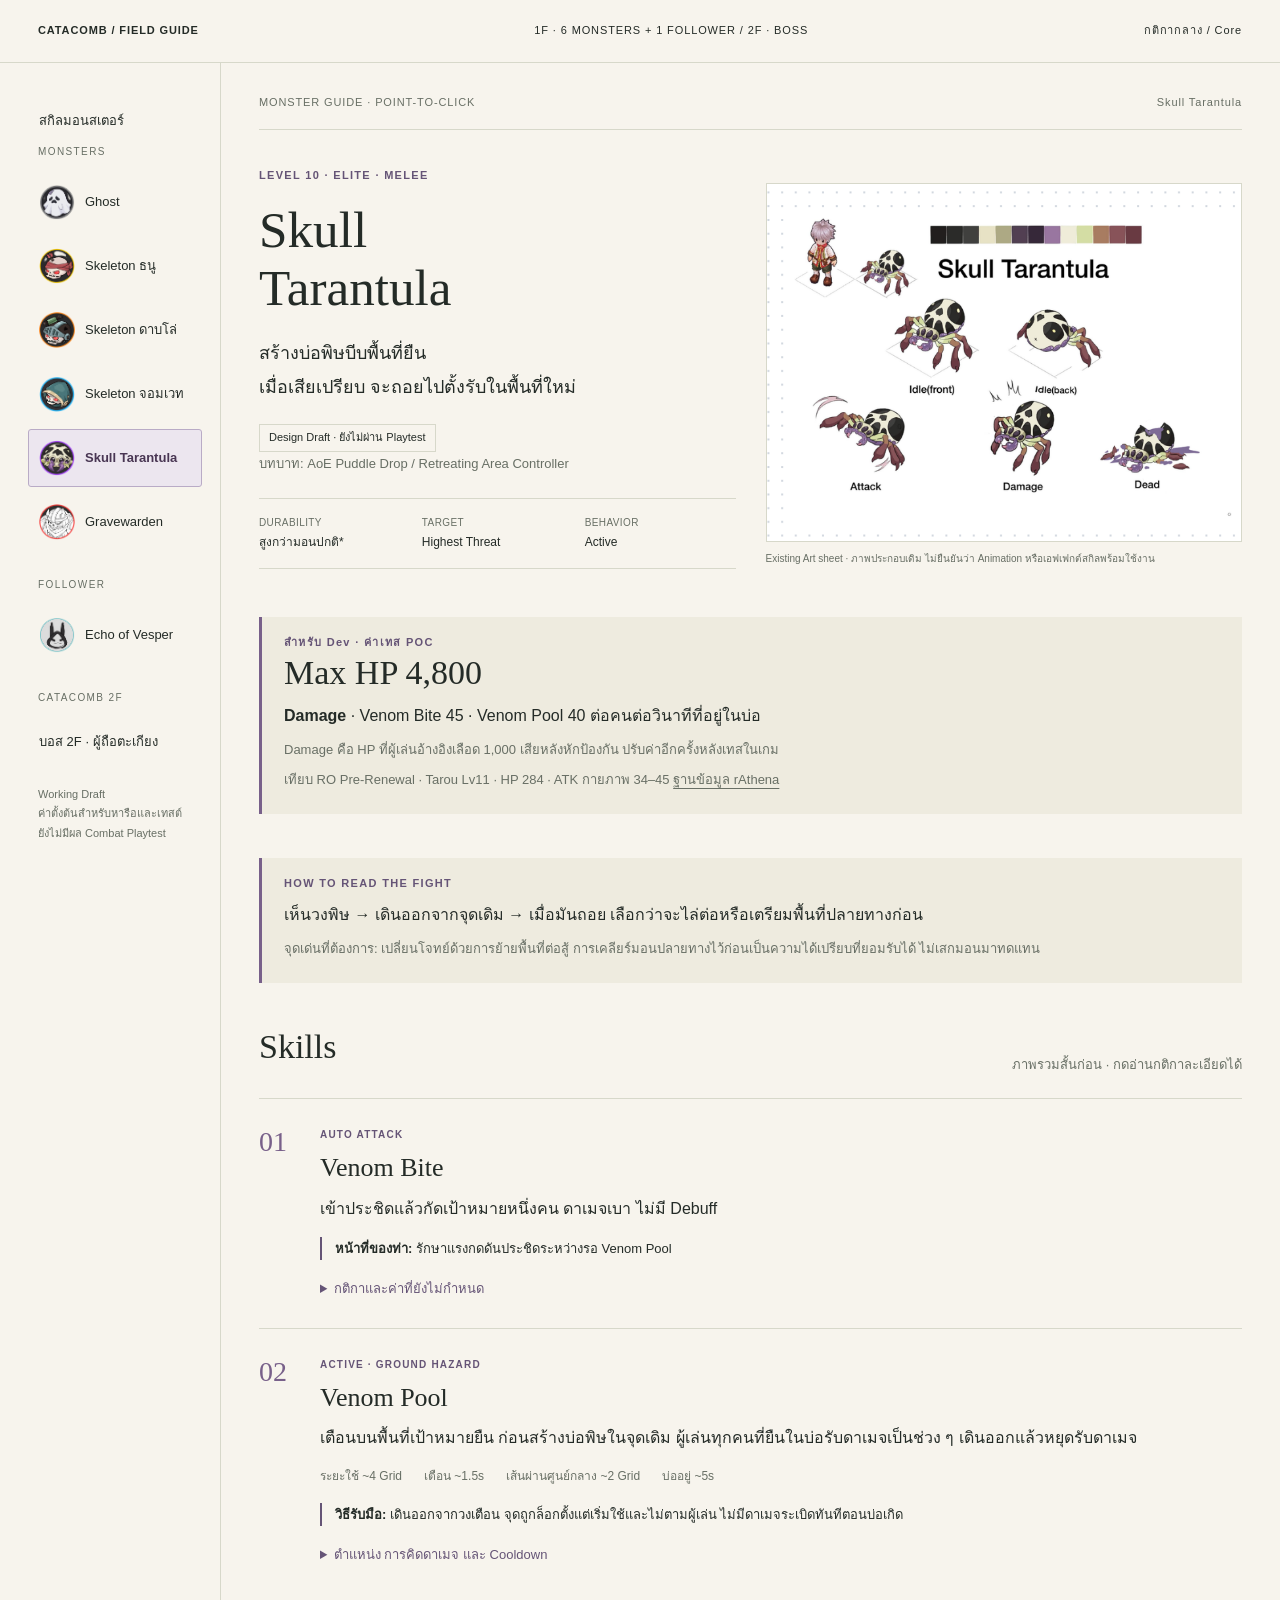
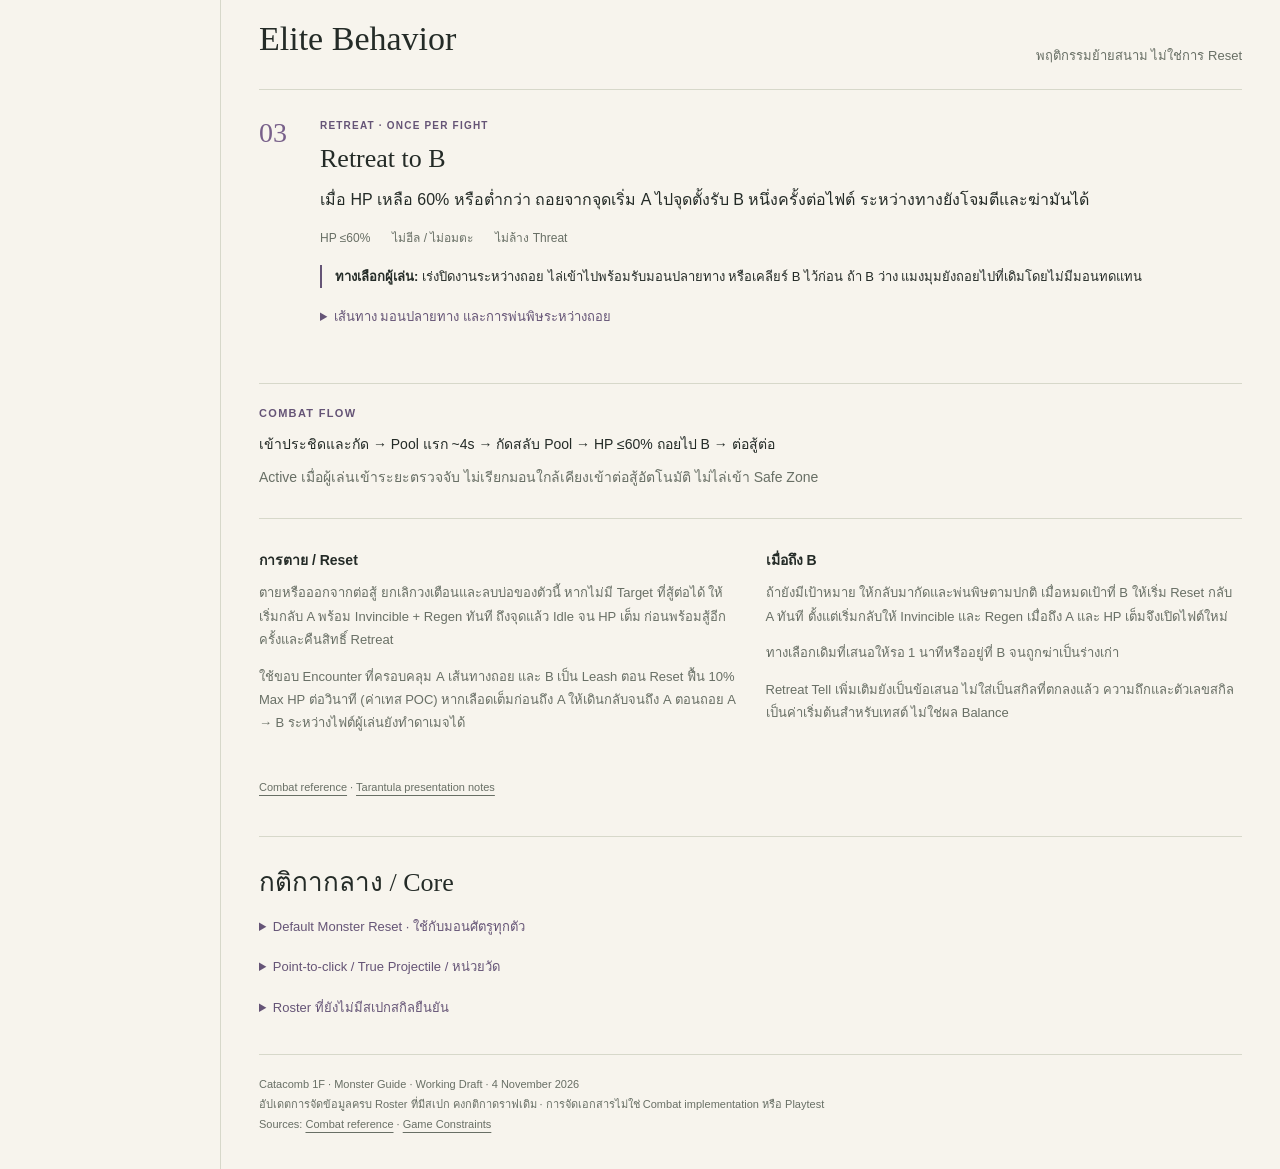
==== commit 90c1232b: "Align Tarantula reset and Gravewarden Fury with the reviewed Greyhaven rules" ====
--- a/monsters/index.html
+++ b/monsters/index.html
@@ -1,4 +1,4 @@
-<!doctype html><html lang="th"><head><meta charset="utf-8"><meta name="viewport" content="width=device-width,initial-scale=1"><meta name="description" content="Catacomb 1F Monster Guide — 6 enemies and Echo of Vesper. Current combat draft, skills and unresolved Core notes."><title>Catacomb 1F — Monster Guide</title><link rel="stylesheet" href="catacomb-wiki.css"></head><body><a class="skip" href="#content">ข้ามไปเนื้อหา</a><header><a class="brand" href="#tarantula">CATACOMB / FIELD GUIDE</a><span>1F · 6 MONSTERS + 1 FOLLOWER / 2F · BOSS</span><a href="#shared-rules" data-shared-link>กติกากลาง / Core</a></header><div class="library"><aside class="roster-nav" aria-label="เลือกตัวละคร"><nav aria-label="รวมสกิล"><a class="roster-link" href="#skills" data-monster="skills"><span>สกิลมอนสเตอร์</span></a></nav><div class="nav-label">MONSTERS</div><nav><a class="roster-link" href="#ghost" data-monster="ghost"><img src="assets/monster-ghost-grey.png" alt=""><span>Ghost</span></a><a class="roster-link" href="#archer" data-monster="archer"><img src="assets/monster-ranged.png" alt=""><span>Skeleton ธนู</span></a><a class="roster-link" href="#swordsman" data-monster="swordsman"><img src="assets/monster-frontal.png" alt=""><span>Skeleton ดาบโล่</span></a><a class="roster-link" href="#mage" data-monster="mage"><img src="assets/monster-caster.png" alt=""><span>Skeleton จอมเวท</span></a><a class="roster-link" href="#tarantula" data-monster="tarantula"><img src="assets/monster-aoe.png" alt=""><span>Skull Tarantula</span></a><a class="roster-link" href="#gravewarden" data-monster="gravewarden"><img src="assets/monster-tank-buster.png" alt=""><span>Gravewarden</span></a></nav><div class="nav-label follower-label">FOLLOWER</div><nav><a class="roster-link" href="#vesper" data-monster="vesper"><img src="assets/echo-of-vesper-mascot-circle.png" alt=""><span>Echo of Vesper</span></a></nav><div class="nav-label follower-label">CATACOMB 2F</div><nav aria-label="บอสชั้น 2"><a class="roster-link" href="#boss-2f" data-monster="boss-2f"><span>บอส 2F · ผู้ถือตะเกียง</span></a></nav><p class="nav-note">Working Draft<br>ค่าตั้งต้นสำหรับหารือและเทสต์<br>ยังไม่มีผล Combat Playtest</p></aside><main id="content"><div class="page-context"><span>MONSTER GUIDE · POINT-TO-CLICK</span><span id="current-position" aria-live="polite">เลือกมอนจากเมนู</span></div><section class="monster" id="skills" aria-labelledby="skills-name"><div class="section-head"><div class="eyebrow">CATACOMB · MONSTER GUIDE</div><h1 id="skills-name" tabindex="-1">สกิลมอนสเตอร์</h1></div><p>เลือกชื่อมอนเพื่อดูเงื่อนไขการใช้ท่า วิธีรับมือ และค่าเทส POC</p><h2>ชั้น 1</h2><section><h3><a href="#ghost">Ghost</a></h3><ul><li><strong>Ghost Slap</strong> · ลอยเข้าประชิดแล้วกระแทกเป้าหมายหนึ่งคน ดาเมจเบา ไม่มีผลกับคนรอบข้าง</li></ul></section><section><h3><a href="#archer">Skeleton ธนู</a></h3><ul><li><strong>Arrow Shot</strong> · ยิงใส่เป้าหมายหนึ่งคน ดาเมจเบาถึงปานกลาง ไม่มีท่าพิเศษหรือ Debuff</li></ul></section><section><h3><a href="#swordsman">Skeleton ดาบโล่</a></h3><ul><li><strong>Sword Strike</strong> · ฟันประชิดเป้าหมายหนึ่งคน ดาเมจเบาถึงปานกลาง</li><li><strong>Sweeping Slash</strong> · ง้างดาบแล้วฟันผู้เล่นทุกคนในกรวยด้านหน้า ดาเมจหนักกว่า Auto-Attack</li></ul></section><section><h3><a href="#mage">Skeleton จอมเวท</a></h3><ul><li><strong>Chilling Bolt</strong> · ร่ายเวทน้ำแข็งใส่เป้าหมายหนึ่งคน สร้างดาเมจเวทเบาถึงปานกลางพร้อม Chilled ไม่มี Auto-Attack แทรก</li><li><strong>Chilled</strong> · ลดเฉพาะความเร็วเคลื่อนที่ของผู้เล่นชั่วคราว</li></ul></section><section><h3><a href="#tarantula">Skull Tarantula</a></h3><ul><li><strong>Venom Bite</strong> · เข้าประชิดแล้วกัดเป้าหมายหนึ่งคน ดาเมจเบา ไม่มี Debuff</li><li><strong>Venom Pool</strong> · เตือนบนพื้นที่เป้าหมายยืน ก่อนสร้างบ่อพิษในจุดเดิม ผู้เล่นทุกคนที่ยืนในบ่อรับดาเมจเป็นช่วง ๆ เดินออกแล้วหยุดรับดาเมจ</li><li><strong>Retreat to B</strong> · เมื่อ HP เหลือ 60% หรือต่ำกว่า ถอยจากจุดเริ่ม A ไปจุดตั้งรับ B หนึ่งครั้งต่อไฟต์ ระหว่างทางยังโจมตีและฆ่ามันได้</li></ul></section><section><h3><a href="#gravewarden">Gravewarden</a></h3><ul><li><strong>Sword Strike</strong> · ฟันเป้าหมายเดี่ยว ดาเมจปานกลางและคงที่</li><li><strong>Crushing Strike</strong> · ง้างอาวุธแล้วฟันหนักเป้าหมายหนึ่งคน เมื่อทำดาเมจสำเร็จเพิ่ม Growing Fury หลังคิดดาเมจ</li><li><strong>Growing Fury</strong> · Crushing Strike ที่ทำดาเมจสำเร็จทำให้ Crushing ครั้งถัดไปแรงขึ้น</li><li><strong>Thunderous Roar</strong> · คำรามรอบตัว สร้างดาเมจหมู่เบาถึงปานกลางครั้งเดียว</li><li><strong>Defensive Step</strong> · ก้าวหาจุดปลอดภัยเมื่อเห็นพื้นที่เตือนสกิลผู้เล่น โดยยังรับดาเมจได้ตามปกติ</li></ul></section><h2>บอสชั้น 2</h2><h3><a href="#boss-2f">ผู้ถือตะเกียงแห่งสุสาน</a></h3><ul><li>ฟันปกติ · โจมตีประชิด</li><li>กวาดตะเกียง · โจมตีเป็นกรวย</li><li>แสงตกค้าง · วงไฟ · เฟส 2</li></ul></section><section class="monster" id="ghost" aria-labelledby="ghost-name"><section class="hero"><div><div class="eyebrow">LEVEL 5 · NORMAL · MELEE</div><h1 id="ghost-name" tabindex="-1">Ghost</h1><p class="lead">มอนพื้นฐานโซนแรก<br>ให้ผู้เล่นฝึกเลือกเป้าหมายและโจมตี</p><p class="sub">Basic Melee / Auto-Attack</p><dl class="facts"><div><dt>DURABILITY</dt><dd>ต่ำ · HP ยังไม่ล็อก</dd></div><div><dt>TARGET</dt><dd>ผู้โจมตีก่อน / Highest Threat</dd></div><div><dt>BEHAVIOR</dt><dd>Passive</dd></div></dl></div><figure><div class="portrait"><img src="assets/11-ghost-reference.png" alt="Ghost · Art sheet เดิม"></div><figcaption>Existing Art sheet · ไม่ยืนยัน Animation หรือ VFX พร้อมใช้</figcaption></figure></section><section class="play"><div class="eyebrow">สำหรับ Dev · ค่าเทส POC</div><h2>Max HP 400</h2><p><strong>Damage</strong> · Ghost Slap 35 ต่อครั้ง</p><p class="sub">Damage คือ HP ที่ผู้เล่นอ้างอิงเลือด 1,000 เสียหลังหักป้องกัน ปรับค่าอีกครั้งหลังเทสในเกม</p><p class="sub">เทียบ RO Pre-Renewal · Lunatic Lv3 · HP 60 · ATK กายภาพ 9–12 <a href="https://github.com/rathena/rathena/blob/master/db/pre-re/mob_db.yml">ฐานข้อมูล rAthena</a></p></section><aside class="play"><div class="eyebrow">HOW TO READ THE FIGHT</div><p>เลือกเป้าหมาย → เปิดโจมตี → เรียนรู้จังหวะประชิด</p><p class="sub">ผู้เล่นเริ่มต้นหนึ่งคนควรชนะ Ghost หนึ่งตัวด้วย Auto-Attack โดยไม่ต้องมี Healer หรือสกิลป้องกัน เป็นเป้าหมายการเทสต์ ไม่ใช่ผลทดสอบแล้ว</p></aside><section aria-label="สกิล Ghost"><div class="section-head"><h2>Skills</h2><p class="sub">อ่านผลของท่าก่อน · กดเปิดกติกาได้</p></div><article class="skill"><div class="number">01</div><div><div class="type">AUTO ATTACK</div><h3>Ghost Slap</h3><p>ลอยเข้าประชิดแล้วกระแทกเป้าหมายหนึ่งคน ดาเมจเบา ไม่มีผลกับคนรอบข้าง</p><div class="spec-strip"></div><p class="answer"><strong>วิธีรับมือ:</strong> ถ้าออกนอกระยะก่อนจังหวะโดน ท่าจะพลาด จากนั้น Ghost เคลื่อนตาม</p><details><summary>อ่านกติกาละเอียด · Ghost Slap</summary><div class="detail"><ul><li>เตรียมกระแทกสั้น ๆ ใช้ Animation Attack ที่มี ไม่มีพื้นที่เตือนบนพื้น คิดดาเมจครั้งเดียวต่อเป้าหมาย</li><li>ไม่มี Frontal / AoE / Knockback / Stun / Debuff หรือการหลบกายภาพพิเศษ ไม่เรียกผีอื่นเข้าต่อสู้อัตโนมัติ</li><li>ไม่เริ่มสู้กับผู้เล่นที่เดินผ่าน ตอบโต้คนโจมตีก่อน หากมีระบบ Threat ใช้ผู้มี Threat สูงสุด</li><li>ระยะ ความถี่ HP และดาเมจจริงยังไม่ล็อก ข้อความแก้ล่าสุดไม่ได้ระบุระยะกับรอบโจมตี จึงไม่เติมค่าเก่า 1 Grid / 2s กลับมา</li></ul></div></details></div></article></section><section class="timeline"><div class="eyebrow">COMBAT FLOW</div><p>ถูกโจมตี → เข้าประชิด → Ghost Slap → พักตามรอบ → โจมตีซ้ำ</p></section><section class="notes"><div><h3>รอยืนยัน</h3><p>ระยะโจมตี รอบโจมตี HP / Damage และระยะไล่ตามต้องกำหนดร่วมกับ Core และทดสอบตามโซน</p></div><div><h3>การจบไฟต์</h3><p>เป้าหมายตายหรือหลุดระยะไล่ตามและไม่มี Target อื่น ใช้ Default Monster Reset ด้านล่าง ไม่ไล่เข้า Safe Zone</p></div></section><p class="source"><a href="../Rift-of-Catacomb-1F-Wrapup.html#design-combat">Combat reference</a> · <a href="../Rift-of-Catacomb-1F-Wrapup.html#design-combat">รายละเอียดต้นฉบับ</a></p></section><section class="monster" id="archer" aria-labelledby="archer-name"><section class="hero"><div><div class="eyebrow">LEVEL 7 · NORMAL · RANGED</div><h1 id="archer-name" tabindex="-1">Skeleton ธนู</h1><p class="lead">แรงกดดันจากระยะไกล<br>ให้ผู้เล่นเข้าถึงตัวหรือหามุมตอบโต้</p><p class="sub">Ranged Auto-Attack</p><dl class="facts"><div><dt>DURABILITY</dt><dd>ต่ำ · ใกล้เคียง Mage</dd></div><div><dt>TARGET</dt><dd>Highest Threat</dd></div><div><dt>BEHAVIOR</dt><dd>Active</dd></div></dl></div><figure><div class="portrait"><img src="assets/07-skeleton-crookedshot.png" alt="Skeleton ธนู · Art sheet เดิม"></div><figcaption>Existing Art sheet · ไม่ยืนยัน Animation หรือ VFX พร้อมใช้</figcaption></figure></section><section class="play"><div class="eyebrow">สำหรับ Dev · ค่าเทส POC</div><h2>Max HP 500</h2><p><strong>Damage</strong> · Arrow Shot 55 ต่อลูก</p><p class="sub">Damage คือ HP ที่ผู้เล่นอ้างอิงเลือด 1,000 เสียหลังหักป้องกัน ปรับค่าอีกครั้งหลังเทสในเกม</p><p class="sub">เทียบ RO Pre-Renewal · Mandragora Lv12 · HP 405 · ATK กายภาพ 26–35 <a href="https://github.com/rathena/rathena/blob/master/db/pre-re/mob_db.yml">ฐานข้อมูล rAthena</a></p></section><aside class="play"><div class="eyebrow">HOW TO READ THE FIGHT</div><p>เห็นง้างธนู → เข้าประชิดหรือใช้ระยะไกลตอบโต้ → ใช้กำบังเพื่อจัดตำแหน่ง</p><p class="sub">ไม่ถอยหนีเมื่อถูกประชิด จึงมีข้อได้เปรียบเมื่อผู้เล่นเข้าถึงตัวได้ แต่ไม่ได้เปลี่ยนเป็นมอนโจมตีประชิด</p></aside><section aria-label="สกิล Skeleton ธนู"><div class="section-head"><h2>Skills</h2><p class="sub">อ่านผลของท่าก่อน · กดเปิดกติกาได้</p></div><article class="skill"><div class="number">01</div><div><div class="type">AUTO ATTACK</div><h3>Arrow Shot</h3><p>ยิงใส่เป้าหมายหนึ่งคน ดาเมจเบาถึงปานกลาง ไม่มีท่าพิเศษหรือ Debuff</p><div class="spec-strip"><span>ระยะ ~5 Grid</span><span>ยิงทุก ~2.5s</span></div><p class="answer"><strong>วิธีรับมือ:</strong> ก่อนปล่อยการยิง หากเป้าหมายพ้นระยะหรือเข้าหลังกำแพง ให้ยกเลิกและเดินหาตำแหน่งยิงใหม่</p><details><summary>อ่านกติกาละเอียด · Arrow Shot</summary><div class="detail"><ul><li>หันหาเป้าหมายและใช้ Animation ง้างธนู ไม่มีวงเตือนบนพื้น ต้องมี Line of Sight ไม่ยิงทะลุกำแพง</li><li>เดินเข้าหาเมื่อยิงไม่ได้ แล้วหยุดเพื่อยิง ไม่ยิงระหว่างเคลื่อนที่ ผู้เล่นเข้าประชิดก็ยังยิง ไม่ถอยหรือเปลี่ยนเป็นท่าประชิด</li><li>ไม่เรียกมอนใกล้เคียงเข้าต่อสู้อัตโนมัติ ไม่ยิงเข้า Safe Zone</li><li>Core direction: เลี่ยง True Projectile ที่ตรวจตำแหน่งและการชนต่อเนื่อง วิธีแสดงภาพยิงกับจังหวะคิดผลต้องแยกกัน และยังต้องยืนยัน Range / LOS / การยกเลิกกับ Dev ไม่ถือว่าเป็น Hit-scan หรือโดนอัตโนมัติ</li><li>กติกายกเลิกก่อนปล่อยเป็นเจตนาดราฟเดิม ส่วนจังหวะคิดผลหลังปล่อย รวมเป้าหมายตายหรือเปลี่ยน LOS ยังต้องให้ Dev ยืนยัน ไม่เพิ่มระบบบังลูกธนูกลางทาง</li></ul></div></details></div></article></section><section class="timeline"><div class="eyebrow">COMBAT FLOW</div><p>ตรวจพบผู้เล่น → เข้าระยะและมี LOS → ง้าง → Arrow Shot → พักตามรอบ → ยิงซ้ำ</p></section><section class="notes"><div><h3>Core dependency</h3><p>Core direction: เลี่ยง True Projectile ที่ตรวจตำแหน่งและการชนต่อเนื่อง วิธีแสดงภาพยิงกับจังหวะคิดผลต้องแยกกัน และยังต้องยืนยัน Range / LOS / การยกเลิกกับ Dev ไม่ถือว่าเป็น Hit-scan หรือโดนอัตโนมัติ</p></div><div><h3>การจบไฟต์</h3><p>เป้าหมายตายหรือหลุดระยะไล่ตามและไม่มี Target อื่น ใช้ Default Monster Reset</p></div></section><p class="source"><a href="../Rift-of-Catacomb-1F-Wrapup.html#design-combat">Combat reference</a> · <a href="../Rift-of-Catacomb-1F-Wrapup.html#design-combat">รายละเอียดต้นฉบับ</a></p></section><section class="monster" id="swordsman" aria-labelledby="swordsman-name"><section class="hero"><div><div class="eyebrow">LEVEL 8 · NORMAL · FRONTAL</div><h1 id="swordsman-name" tabindex="-1">Skeleton ดาบโล่</h1><p class="lead">เตือนก่อนฟันกรวยด้านหน้า<br>ให้ผู้เล่นอ่านทิศแล้วหลบด้านข้าง</p><p class="sub">Melee / ฝึกหลบด้านหน้า</p><dl class="facts"><div><dt>DURABILITY</dt><dd>ปานกลาง · มากกว่า Mage</dd></div><div><dt>TARGET</dt><dd>Highest Threat</dd></div><div><dt>BEHAVIOR</dt><dd>การเปิด Aggro ยังไม่ระบุ</dd></div></dl></div><figure><div class="portrait"><img src="assets/09-skeleton-rattlebuck.png" alt="Skeleton ดาบโล่ · Art sheet เดิม"></div><figcaption>Existing Art sheet · ไม่ยืนยัน Animation หรือ VFX พร้อมใช้</figcaption></figure></section><section class="play"><div class="eyebrow">สำหรับ Dev · ค่าเทส POC</div><h2>Max HP 800</h2><p><strong>Damage</strong> · Sword Strike 55 · Sweeping Slash 110 ต่อคนในกรวย</p><p class="sub">Damage คือ HP ที่ผู้เล่นอ้างอิงเลือด 1,000 เสียหลังหักป้องกัน ปรับค่าอีกครั้งหลังเทสในเกม</p><p class="sub">เทียบ RO Pre-Renewal · Skeleton Lv10 · HP 234 · ATK กายภาพ 39–47 <a href="https://github.com/rathena/rathena/blob/master/db/pre-re/mob_db.yml">ฐานข้อมูล rAthena</a></p></section><aside class="play"><div class="eyebrow">HOW TO READ THE FIGHT</div><p>เห็นกรวย → ออกจากด้านหน้า → เข้าตีหลังฟัน</p><p class="sub">พลาดหนึ่งครั้งควรเจ็บ แต่ผู้เล่น HP เต็มไม่ควรตายจาก Frontal ครั้งเดียว หรือ Frontal พร้อม Auto-Attack ในแพ็กแรก ต้องทดสอบร่วมกับมอนในแพ็ก</p></aside><section aria-label="สกิล Skeleton ดาบโล่"><div class="section-head"><h2>Skills</h2><p class="sub">อ่านผลของท่าก่อน · กดเปิดกติกาได้</p></div><article class="skill"><div class="number">01</div><div><div class="type">AUTO ATTACK</div><h3>Sword Strike</h3><p>ฟันประชิดเป้าหมายหนึ่งคน ดาเมจเบาถึงปานกลาง</p><div class="spec-strip"></div><p class="answer"><strong>วิธีรับมือ:</strong> ระวังแรงกดดันประชิดระหว่างรอท่ากรวย</p><details><summary>อ่านกติกาละเอียด · Sword Strike</summary><div class="detail"><ul><li>ระยะและความถี่ Auto-Attack ยังไม่ระบุในสเปกชุดนี้ ไม่ยืมค่าจาก Skeleton ใหญ่</li></ul></div></details></div></article><article class="skill"><div class="number">02</div><div><div class="type">ACTIVE · FRONTAL</div><h3>Sweeping Slash</h3><p>ง้างดาบแล้วฟันผู้เล่นทุกคนในกรวยด้านหน้า ดาเมจหนักกว่า Auto-Attack</p><div class="spec-strip"><span>ระยะ ~3 Grid · มุม 90°</span><span>เตือน 1.5s</span><span>พักหลังฟัน ~0.7s</span></div><p class="answer"><strong>วิธีรับมือ:</strong> ออกจากกรวยด้านข้าง ทิศถูกล็อกตั้งแต่เริ่มเตือนและไม่หมุนตาม</p><details><summary>อ่านกติกาละเอียด · Sweeping Slash</summary><div class="detail"><ul><li>มีกรวยบนพื้นและท่าง้างดาบแนวนอน หยุดเดินและหยุด Auto-Attack ระหว่างง้าง</li><li>เริ่มง้างเมื่อเป้าหมายอยู่ในระยะประชิด ถ้าผู้เล่นหนีหลังเริ่ม ยังฟันทิศเดิม ไม่ยกเลิกหรือไล่ตามกลางท่า</li><li>คิดดาเมจครั้งเดียว ไม่มีพื้นอันตรายตกค้าง ไม่มี Knockback / Stun / Debuff</li><li>หลังฟันพักประมาณ 0.7 วินาที แล้วกลับไปไล่โจมตีเป้าหมาย</li><li>ครั้งแรกหลังเริ่มสู้ประมาณ 3–4 วินาที ใช้ซ้ำประมาณทุก 8–10 วินาที จุดเริ่มนับรอบซ้ำยังไม่ระบุ</li><li>หน่วย Grid ไม่ได้กำหนดจุดอ้างอิงวัดระยะโดยอัตโนมัติ ต้องตกลงกับ Collision และขนาดโมเดล</li></ul></div></details></div></article></section><section class="timeline"><div class="eyebrow">COMBAT FLOW</div><p>เข้าต่อสู้ → Sword Strike → Frontal แรก ~3–4s → พัก → กลับไล่โจมตี → ใช้ Frontal ซ้ำ</p></section><section class="notes"><div><h3>รอยืนยัน</h3><p>รูปแบบเริ่ม Aggro / การเรียกพวก รอบและระยะ Auto-Attack จุดเริ่มนับ CD ของ Frontal และการวัดระยะ</p></div><div><h3>การจบไฟต์</h3><p>ใช้ Default Monster Reset ไม่เติมความสามารถโล่บล็อกหรือลดดาเมจจากภาพอาวุธ</p></div></section><p class="source"><a href="../Rift-of-Catacomb-1F-Wrapup.html#design-combat">Combat reference</a> · <a href="../Rift-of-Catacomb-1F-Wrapup.html#design-combat">รายละเอียดต้นฉบับ</a></p></section><section class="monster" id="mage" aria-labelledby="mage-name"><section class="hero"><div><div class="eyebrow">LEVEL 9 · NORMAL · CASTER</div><h1 id="mage-name" tabindex="-1">Skeleton จอมเวท</h1><p class="lead">เวทเป้าหมายเดี่ยวพร้อม Chilled<br>เพิ่มแรงกดดันต่อการเคลื่อนที่</p><p class="sub">Caster / Movement Slow</p><dl class="facts"><div><dt>DURABILITY</dt><dd>ต่ำ · กำจัดง่ายเมื่อเข้าถึง</dd></div><div><dt>TARGET</dt><dd>Highest Threat</dd></div><div><dt>BEHAVIOR</dt><dd>Active</dd></div></dl></div><figure><div class="portrait"><img src="assets/08-skeleton-wobblewich.png" alt="Skeleton จอมเวท · Art sheet เดิม"></div><figcaption>Existing Art sheet · ไม่ยืนยัน Animation หรือ VFX พร้อมใช้</figcaption></figure></section><section class="play"><div class="eyebrow">สำหรับ Dev · ค่าเทส POC</div><h2>Max HP 500</h2><p><strong>Damage</strong> · Chilling Bolt 75 ต่อครั้ง</p><p class="sub">Damage คือ HP ที่ผู้เล่นอ้างอิงเลือด 1,000 เสียหลังหักป้องกัน ปรับค่าอีกครั้งหลังเทสในเกม</p><p class="sub">เทียบ RO Pre-Renewal · Marin Lv15 · HP 742 · ATK กายภาพ 39–43 <a href="https://github.com/rathena/rathena/blob/master/db/pre-re/mob_db.yml">ฐานข้อมูล rAthena</a></p></section><aside class="play"><div class="eyebrow">HOW TO READ THE FIGHT</div><p>เห็น Cast Bar → ขัดจังหวะหรือใช้กำบังก่อนร่ายจบ → ระวังเดินช้าขณะหลบสกิลอื่น</p><p class="sub">Chilling Bolt เป็น Targeted Spell ไม่ใช่ท่าที่ต้องเดินหลบตัวกระสุน ยังไม่ยืนยันว่าเกมมี Skill Interrupt ให้ทุกคลาส</p></aside><section aria-label="สกิล Skeleton จอมเวท"><div class="section-head"><h2>Skills</h2><p class="sub">อ่านผลของท่าก่อน · กดเปิดกติกาได้</p></div><article class="skill"><div class="number">01</div><div><div class="type">MAIN ATTACK · INTERRUPTIBLE</div><h3>Chilling Bolt</h3><p>ร่ายเวทน้ำแข็งใส่เป้าหมายหนึ่งคน สร้างดาเมจเวทเบาถึงปานกลางพร้อม Chilled ไม่มี Auto-Attack แทรก</p><div class="spec-strip"><span>ระยะ ~5 Grid</span><span>ร่าย ~1.5s</span><span>พักปกติ ~3s</span></div><p class="answer"><strong>วิธีรับมือ:</strong> Interrupt ได้ หรือออกนอกระยะ / ตัด LOS ก่อนร่ายจบเพื่อให้ยกเลิกเวท</p><details><summary>อ่านกติกาละเอียด · Chilling Bolt</summary><div class="detail"><ul><li>Cast Bar และเอฟเฟกต์น้ำแข็งที่ปลายคทา หยุดเดินระหว่างร่าย ไม่มีวงเตือนบนพื้นเพราะเจาะจงเป้าหมาย</li><li>ดราฟเดิมตรวจ LOS ตอนเริ่มและตอนปล่อย หากพ้นระยะหรือหลังกำแพงก่อนร่ายเสร็จ ยกเลิกแล้วเดินหามุมใหม่ ไม่ร่ายผ่านกำแพง</li><li>เมื่อถูก Interrupt ยกเลิกเวท พักประมาณ 2 วินาทีก่อนเริ่มใหม่ ใช้แทนช่วงพักปกติ 3 วินาที ไม่บวกสองช่วงเข้าด้วยกัน</li><li>เมื่อถูกประชิดยังร่ายตามปกติ ไม่ถอยหนี ไม่เรียกมอนใกล้เคียงอัตโนมัติ</li><li>คิดดาเมจและ Debuff ครั้งเดียวต่อเป้าหมาย เจตนาเดิมเป็นเวท Targeted ส่วน Homing / Visual travel และเวลาคิดผลต้องตกลงกับ Core</li><li>Core direction: เลี่ยง True Projectile ที่ตรวจตำแหน่งและการชนต่อเนื่อง วิธีแสดงภาพยิงกับจังหวะคิดผลต้องแยกกัน และยังต้องยืนยัน Range / LOS / การยกเลิกกับ Dev ไม่ถือว่าเป็น Hit-scan หรือโดนอัตโนมัติ</li><li>กรณีเป้าหมายตายก่อนผลเวทเกิด การยกเลิก และ LOS / Range ก่อนคิดผลยังต้องยืนยัน ไม่เปลี่ยนให้กระสุนไปโดนคนอื่นโดยอัตโนมัติ</li></ul></div></details></div></article><article class="skill"><div class="number">02</div><div><div class="type">DEBUFF · ON PLAYER</div><h3>Chilled</h3><p>ลดเฉพาะความเร็วเคลื่อนที่ของผู้เล่นชั่วคราว</p><div class="spec-strip"><span>Move Speed −25%</span><span>ระยะเวลา 4s</span><span>Refresh · ไม่ Stack</span></div><p class="answer"><strong>วิธีรับมือ:</strong> ผู้เล่นยังเคลื่อนที่และต่อสู้ได้ตามปกติ ไม่บังคับให้มี Dispel</p><details><summary>อ่านกติกาละเอียด · Chilled</summary><div class="detail"><ul><li>ไม่ลด Attack Speed หรือ Cast Speed โดนซ้ำให้รีเฟรชเป็น 4 วินาที แม้มาจาก Mage หลายตัว ไม่ทบความแรง</li><li>แสดงไอคอน Debuff เวลาคงเหลือ และน้ำแข็งบาง ๆ รอบเท้า หมดเวลาแล้วลบการลดความเร็วและเอฟเฟกต์ทันที</li><li>เมื่อ Mage Reset Debuff ที่ติดผู้เล่นแล้วหมดตามเวลาปกติ ไม่ล้างก่อนกำหนดโดยอัตโนมัติ</li></ul></div></details></div></article></section><section class="timeline"><div class="eyebrow">COMBAT FLOW</div><p>เข้าระยะและมี LOS → ร่าย 1.5s → ปล่อยเวท → พัก 3s → ร่ายซ้ำ / ถูก Interrupt ใช้ช่วงพัก 2s แทน</p></section><section class="notes"><div><h3>Core dependency</h3><p>Core direction: เลี่ยง True Projectile ที่ตรวจตำแหน่งและการชนต่อเนื่อง วิธีแสดงภาพยิงกับจังหวะคิดผลต้องแยกกัน และยังต้องยืนยัน Range / LOS / การยกเลิกกับ Dev ไม่ถือว่าเป็น Hit-scan หรือโดนอัตโนมัติ</p></div><div><h3>การจบไฟต์</h3><p>ใช้ Default Monster Reset ไม่ไล่หรือร่ายเข้า Safe Zone ส่วน Chilled ที่ติดไปแล้วคงระยะเวลาปกติ</p></div></section><p class="source"><a href="../Rift-of-Catacomb-1F-Wrapup.html#design-combat">Combat reference</a> · <a href="../Rift-of-Catacomb-1F-Wrapup.html#design-combat">รายละเอียดต้นฉบับ</a></p></section><section class="monster" id="tarantula" aria-labelledby="tarantula-name">
+<!doctype html><html lang="th"><head><meta charset="utf-8"><meta name="viewport" content="width=device-width,initial-scale=1"><meta name="description" content="Catacomb 1F Monster Guide — 6 enemies and Echo of Vesper. Current combat draft, skills and unresolved Core notes."><title>Catacomb 1F — Monster Guide</title><link rel="stylesheet" href="catacomb-wiki.css"></head><body><a class="skip" href="#content">ข้ามไปเนื้อหา</a><header><a class="brand" href="#tarantula">CATACOMB / FIELD GUIDE</a><span>1F · 6 MONSTERS + 1 FOLLOWER / 2F · BOSS</span><a href="#shared-rules" data-shared-link>กติกากลาง / Core</a></header><div class="library"><aside class="roster-nav" aria-label="เลือกตัวละคร"><nav aria-label="รวมสกิล"><a class="roster-link" href="#skills" data-monster="skills"><span>สกิลมอนสเตอร์</span></a></nav><div class="nav-label">MONSTERS</div><nav><a class="roster-link" href="#ghost" data-monster="ghost"><img src="assets/monster-ghost-grey.png" alt=""><span>Ghost</span></a><a class="roster-link" href="#archer" data-monster="archer"><img src="assets/monster-ranged.png" alt=""><span>Skeleton ธนู</span></a><a class="roster-link" href="#swordsman" data-monster="swordsman"><img src="assets/monster-frontal.png" alt=""><span>Skeleton ดาบโล่</span></a><a class="roster-link" href="#mage" data-monster="mage"><img src="assets/monster-caster.png" alt=""><span>Skeleton จอมเวท</span></a><a class="roster-link" href="#tarantula" data-monster="tarantula"><img src="assets/monster-aoe.png" alt=""><span>Skull Tarantula</span></a><a class="roster-link" href="#gravewarden" data-monster="gravewarden"><img src="assets/monster-tank-buster.png" alt=""><span>Gravewarden</span></a></nav><div class="nav-label follower-label">FOLLOWER</div><nav><a class="roster-link" href="#vesper" data-monster="vesper"><img src="assets/echo-of-vesper-mascot-circle.png" alt=""><span>Echo of Vesper</span></a></nav><div class="nav-label follower-label">CATACOMB 2F</div><nav aria-label="บอสชั้น 2"><a class="roster-link" href="#boss-2f" data-monster="boss-2f"><span>บอส 2F · ผู้ถือตะเกียง</span></a></nav><p class="nav-note">Working Draft<br>ค่าตั้งต้นสำหรับหารือและเทสต์<br>ยังไม่มีผล Combat Playtest</p></aside><main id="content"><div class="page-context"><span>MONSTER GUIDE · POINT-TO-CLICK</span><span id="current-position" aria-live="polite">เลือกมอนจากเมนู</span></div><section class="monster" id="skills" aria-labelledby="skills-name"><div class="section-head"><div class="eyebrow">CATACOMB · MONSTER GUIDE</div><h1 id="skills-name" tabindex="-1">สกิลมอนสเตอร์</h1></div><p>เลือกชื่อมอนเพื่อดูเงื่อนไขการใช้ท่า วิธีรับมือ และค่าเทส POC</p><h2>ชั้น 1</h2><section><h3><a href="#ghost">Ghost</a></h3><ul><li><strong>Ghost Slap</strong> · ลอยเข้าประชิดแล้วกระแทกเป้าหมายหนึ่งคน ดาเมจเบา ไม่มีผลกับคนรอบข้าง</li></ul></section><section><h3><a href="#archer">Skeleton ธนู</a></h3><ul><li><strong>Arrow Shot</strong> · ยิงใส่เป้าหมายหนึ่งคน ดาเมจเบาถึงปานกลาง ไม่มีท่าพิเศษหรือ Debuff</li></ul></section><section><h3><a href="#swordsman">Skeleton ดาบโล่</a></h3><ul><li><strong>Sword Strike</strong> · ฟันประชิดเป้าหมายหนึ่งคน ดาเมจเบาถึงปานกลาง</li><li><strong>Sweeping Slash</strong> · ง้างดาบแล้วฟันผู้เล่นทุกคนในกรวยด้านหน้า ดาเมจหนักกว่า Auto-Attack</li></ul></section><section><h3><a href="#mage">Skeleton จอมเวท</a></h3><ul><li><strong>Chilling Bolt</strong> · ร่ายเวทน้ำแข็งใส่เป้าหมายหนึ่งคน สร้างดาเมจเวทเบาถึงปานกลางพร้อม Chilled ไม่มี Auto-Attack แทรก</li><li><strong>Chilled</strong> · ลดเฉพาะความเร็วเคลื่อนที่ของผู้เล่นชั่วคราว</li></ul></section><section><h3><a href="#tarantula">Skull Tarantula</a></h3><ul><li><strong>Venom Bite</strong> · เข้าประชิดแล้วกัดเป้าหมายหนึ่งคน ดาเมจเบา ไม่มี Debuff</li><li><strong>Venom Pool</strong> · เตือนบนพื้นที่เป้าหมายยืน ก่อนสร้างบ่อพิษในจุดเดิม ผู้เล่นทุกคนที่ยืนในบ่อรับดาเมจเป็นช่วง ๆ เดินออกแล้วหยุดรับดาเมจ</li><li><strong>Retreat to B</strong> · เมื่อ HP เหลือ 60% หรือต่ำกว่า ถอยจากจุดเริ่ม A ไปจุดตั้งรับ B หนึ่งครั้งต่อไฟต์ ระหว่างทางยังโจมตีและฆ่ามันได้</li></ul></section><section><h3><a href="#gravewarden">Gravewarden</a></h3><ul><li><strong>Sword Strike</strong> · ฟันเป้าหมายเดี่ยว ดาเมจปานกลางและคงที่</li><li><strong>Crushing Strike</strong> · ง้างอาวุธแล้วฟันเป้าหมายเดิมหนึ่งตัว เพิ่ม Growing Fury หลังคิด Damage เฉพาะเมื่อผู้เล่นเสีย HP</li><li><strong>Growing Fury</strong> · เมื่อ Crushing Strike ทำให้ผู้เล่นเสีย HP ให้เพิ่ม 1 Stack สำหรับการฟันหนักครั้งถัดไป ฟันโดน Echo คง Stack เดิม</li><li><strong>Thunderous Roar</strong> · คำรามรอบตัว สร้างดาเมจหมู่เบาถึงปานกลางครั้งเดียว</li><li><strong>Defensive Step</strong> · ก้าวหาจุดปลอดภัยเมื่อเห็นพื้นที่เตือนสกิลผู้เล่น โดยยังรับดาเมจได้ตามปกติ</li></ul></section><h2>บอสชั้น 2</h2><h3><a href="#boss-2f">ผู้ถือตะเกียงแห่งสุสาน</a></h3><ul><li>ฟันปกติ · โจมตีประชิด</li><li>กวาดตะเกียง · โจมตีเป็นกรวย</li><li>แสงตกค้าง · วงไฟ · เฟส 2</li></ul></section><section class="monster" id="ghost" aria-labelledby="ghost-name"><section class="hero"><div><div class="eyebrow">LEVEL 5 · NORMAL · MELEE</div><h1 id="ghost-name" tabindex="-1">Ghost</h1><p class="lead">มอนพื้นฐานโซนแรก<br>ให้ผู้เล่นฝึกเลือกเป้าหมายและโจมตี</p><p class="sub">Basic Melee / Auto-Attack</p><dl class="facts"><div><dt>DURABILITY</dt><dd>ต่ำ · HP ยังไม่ล็อก</dd></div><div><dt>TARGET</dt><dd>ผู้โจมตีก่อน / Highest Threat</dd></div><div><dt>BEHAVIOR</dt><dd>Passive</dd></div></dl></div><figure><div class="portrait"><img src="assets/11-ghost-reference.png" alt="Ghost · Art sheet เดิม"></div><figcaption>Existing Art sheet · ไม่ยืนยัน Animation หรือ VFX พร้อมใช้</figcaption></figure></section><section class="play"><div class="eyebrow">สำหรับ Dev · ค่าเทส POC</div><h2>Max HP 400</h2><p><strong>Damage</strong> · Ghost Slap 35 ต่อครั้ง</p><p class="sub">Damage คือ HP ที่ผู้เล่นอ้างอิงเลือด 1,000 เสียหลังหักป้องกัน ปรับค่าอีกครั้งหลังเทสในเกม</p><p class="sub">เทียบ RO Pre-Renewal · Lunatic Lv3 · HP 60 · ATK กายภาพ 9–12 <a href="https://github.com/rathena/rathena/blob/master/db/pre-re/mob_db.yml">ฐานข้อมูล rAthena</a></p></section><aside class="play"><div class="eyebrow">HOW TO READ THE FIGHT</div><p>เลือกเป้าหมาย → เปิดโจมตี → เรียนรู้จังหวะประชิด</p><p class="sub">ผู้เล่นเริ่มต้นหนึ่งคนควรชนะ Ghost หนึ่งตัวด้วย Auto-Attack โดยไม่ต้องมี Healer หรือสกิลป้องกัน เป็นเป้าหมายการเทสต์ ไม่ใช่ผลทดสอบแล้ว</p></aside><section aria-label="สกิล Ghost"><div class="section-head"><h2>Skills</h2><p class="sub">อ่านผลของท่าก่อน · กดเปิดกติกาได้</p></div><article class="skill"><div class="number">01</div><div><div class="type">AUTO ATTACK</div><h3>Ghost Slap</h3><p>ลอยเข้าประชิดแล้วกระแทกเป้าหมายหนึ่งคน ดาเมจเบา ไม่มีผลกับคนรอบข้าง</p><div class="spec-strip"></div><p class="answer"><strong>วิธีรับมือ:</strong> ถ้าออกนอกระยะก่อนจังหวะโดน ท่าจะพลาด จากนั้น Ghost เคลื่อนตาม</p><details><summary>อ่านกติกาละเอียด · Ghost Slap</summary><div class="detail"><ul><li>เตรียมกระแทกสั้น ๆ ใช้ Animation Attack ที่มี ไม่มีพื้นที่เตือนบนพื้น คิดดาเมจครั้งเดียวต่อเป้าหมาย</li><li>ไม่มี Frontal / AoE / Knockback / Stun / Debuff หรือการหลบกายภาพพิเศษ ไม่เรียกผีอื่นเข้าต่อสู้อัตโนมัติ</li><li>ไม่เริ่มสู้กับผู้เล่นที่เดินผ่าน ตอบโต้คนโจมตีก่อน หากมีระบบ Threat ใช้ผู้มี Threat สูงสุด</li><li>ระยะ ความถี่ HP และดาเมจจริงยังไม่ล็อก ข้อความแก้ล่าสุดไม่ได้ระบุระยะกับรอบโจมตี จึงไม่เติมค่าเก่า 1 Grid / 2s กลับมา</li></ul></div></details></div></article></section><section class="timeline"><div class="eyebrow">COMBAT FLOW</div><p>ถูกโจมตี → เข้าประชิด → Ghost Slap → พักตามรอบ → โจมตีซ้ำ</p></section><section class="notes"><div><h3>รอยืนยัน</h3><p>ระยะโจมตี รอบโจมตี HP / Damage และระยะไล่ตามต้องกำหนดร่วมกับ Core และทดสอบตามโซน</p></div><div><h3>การจบไฟต์</h3><p>เป้าหมายตายหรือหลุดระยะไล่ตามและไม่มี Target อื่น ใช้ Default Monster Reset ด้านล่าง ไม่ไล่เข้า Safe Zone</p></div></section><p class="source"><a href="../Rift-of-Catacomb-1F-Wrapup.html#design-combat">Combat reference</a> · <a href="../Rift-of-Catacomb-1F-Wrapup.html#design-combat">รายละเอียดต้นฉบับ</a></p></section><section class="monster" id="archer" aria-labelledby="archer-name"><section class="hero"><div><div class="eyebrow">LEVEL 7 · NORMAL · RANGED</div><h1 id="archer-name" tabindex="-1">Skeleton ธนู</h1><p class="lead">แรงกดดันจากระยะไกล<br>ให้ผู้เล่นเข้าถึงตัวหรือหามุมตอบโต้</p><p class="sub">Ranged Auto-Attack</p><dl class="facts"><div><dt>DURABILITY</dt><dd>ต่ำ · ใกล้เคียง Mage</dd></div><div><dt>TARGET</dt><dd>Highest Threat</dd></div><div><dt>BEHAVIOR</dt><dd>Active</dd></div></dl></div><figure><div class="portrait"><img src="assets/07-skeleton-crookedshot.png" alt="Skeleton ธนู · Art sheet เดิม"></div><figcaption>Existing Art sheet · ไม่ยืนยัน Animation หรือ VFX พร้อมใช้</figcaption></figure></section><section class="play"><div class="eyebrow">สำหรับ Dev · ค่าเทส POC</div><h2>Max HP 500</h2><p><strong>Damage</strong> · Arrow Shot 55 ต่อลูก</p><p class="sub">Damage คือ HP ที่ผู้เล่นอ้างอิงเลือด 1,000 เสียหลังหักป้องกัน ปรับค่าอีกครั้งหลังเทสในเกม</p><p class="sub">เทียบ RO Pre-Renewal · Mandragora Lv12 · HP 405 · ATK กายภาพ 26–35 <a href="https://github.com/rathena/rathena/blob/master/db/pre-re/mob_db.yml">ฐานข้อมูล rAthena</a></p></section><aside class="play"><div class="eyebrow">HOW TO READ THE FIGHT</div><p>เห็นง้างธนู → เข้าประชิดหรือใช้ระยะไกลตอบโต้ → ใช้กำบังเพื่อจัดตำแหน่ง</p><p class="sub">ไม่ถอยหนีเมื่อถูกประชิด จึงมีข้อได้เปรียบเมื่อผู้เล่นเข้าถึงตัวได้ แต่ไม่ได้เปลี่ยนเป็นมอนโจมตีประชิด</p></aside><section aria-label="สกิล Skeleton ธนู"><div class="section-head"><h2>Skills</h2><p class="sub">อ่านผลของท่าก่อน · กดเปิดกติกาได้</p></div><article class="skill"><div class="number">01</div><div><div class="type">AUTO ATTACK</div><h3>Arrow Shot</h3><p>ยิงใส่เป้าหมายหนึ่งคน ดาเมจเบาถึงปานกลาง ไม่มีท่าพิเศษหรือ Debuff</p><div class="spec-strip"><span>ระยะ ~5 Grid</span><span>ยิงทุก ~2.5s</span></div><p class="answer"><strong>วิธีรับมือ:</strong> ก่อนปล่อยการยิง หากเป้าหมายพ้นระยะหรือเข้าหลังกำแพง ให้ยกเลิกและเดินหาตำแหน่งยิงใหม่</p><details><summary>อ่านกติกาละเอียด · Arrow Shot</summary><div class="detail"><ul><li>หันหาเป้าหมายและใช้ Animation ง้างธนู ไม่มีวงเตือนบนพื้น ต้องมี Line of Sight ไม่ยิงทะลุกำแพง</li><li>เดินเข้าหาเมื่อยิงไม่ได้ แล้วหยุดเพื่อยิง ไม่ยิงระหว่างเคลื่อนที่ ผู้เล่นเข้าประชิดก็ยังยิง ไม่ถอยหรือเปลี่ยนเป็นท่าประชิด</li><li>ไม่เรียกมอนใกล้เคียงเข้าต่อสู้อัตโนมัติ ไม่ยิงเข้า Safe Zone</li><li>Core direction: เลี่ยง True Projectile ที่ตรวจตำแหน่งและการชนต่อเนื่อง วิธีแสดงภาพยิงกับจังหวะคิดผลต้องแยกกัน และยังต้องยืนยัน Range / LOS / การยกเลิกกับ Dev ไม่ถือว่าเป็น Hit-scan หรือโดนอัตโนมัติ</li><li>กติกายกเลิกก่อนปล่อยเป็นเจตนาดราฟเดิม ส่วนจังหวะคิดผลหลังปล่อย รวมเป้าหมายตายหรือเปลี่ยน LOS ยังต้องให้ Dev ยืนยัน ไม่เพิ่มระบบบังลูกธนูกลางทาง</li></ul></div></details></div></article></section><section class="timeline"><div class="eyebrow">COMBAT FLOW</div><p>ตรวจพบผู้เล่น → เข้าระยะและมี LOS → ง้าง → Arrow Shot → พักตามรอบ → ยิงซ้ำ</p></section><section class="notes"><div><h3>Core dependency</h3><p>Core direction: เลี่ยง True Projectile ที่ตรวจตำแหน่งและการชนต่อเนื่อง วิธีแสดงภาพยิงกับจังหวะคิดผลต้องแยกกัน และยังต้องยืนยัน Range / LOS / การยกเลิกกับ Dev ไม่ถือว่าเป็น Hit-scan หรือโดนอัตโนมัติ</p></div><div><h3>การจบไฟต์</h3><p>เป้าหมายตายหรือหลุดระยะไล่ตามและไม่มี Target อื่น ใช้ Default Monster Reset</p></div></section><p class="source"><a href="../Rift-of-Catacomb-1F-Wrapup.html#design-combat">Combat reference</a> · <a href="../Rift-of-Catacomb-1F-Wrapup.html#design-combat">รายละเอียดต้นฉบับ</a></p></section><section class="monster" id="swordsman" aria-labelledby="swordsman-name"><section class="hero"><div><div class="eyebrow">LEVEL 8 · NORMAL · FRONTAL</div><h1 id="swordsman-name" tabindex="-1">Skeleton ดาบโล่</h1><p class="lead">เตือนก่อนฟันกรวยด้านหน้า<br>ให้ผู้เล่นอ่านทิศแล้วหลบด้านข้าง</p><p class="sub">Melee / ฝึกหลบด้านหน้า</p><dl class="facts"><div><dt>DURABILITY</dt><dd>ปานกลาง · มากกว่า Mage</dd></div><div><dt>TARGET</dt><dd>Highest Threat</dd></div><div><dt>BEHAVIOR</dt><dd>การเปิด Aggro ยังไม่ระบุ</dd></div></dl></div><figure><div class="portrait"><img src="assets/09-skeleton-rattlebuck.png" alt="Skeleton ดาบโล่ · Art sheet เดิม"></div><figcaption>Existing Art sheet · ไม่ยืนยัน Animation หรือ VFX พร้อมใช้</figcaption></figure></section><section class="play"><div class="eyebrow">สำหรับ Dev · ค่าเทส POC</div><h2>Max HP 800</h2><p><strong>Damage</strong> · Sword Strike 55 · Sweeping Slash 110 ต่อคนในกรวย</p><p class="sub">Damage คือ HP ที่ผู้เล่นอ้างอิงเลือด 1,000 เสียหลังหักป้องกัน ปรับค่าอีกครั้งหลังเทสในเกม</p><p class="sub">เทียบ RO Pre-Renewal · Skeleton Lv10 · HP 234 · ATK กายภาพ 39–47 <a href="https://github.com/rathena/rathena/blob/master/db/pre-re/mob_db.yml">ฐานข้อมูล rAthena</a></p></section><aside class="play"><div class="eyebrow">HOW TO READ THE FIGHT</div><p>เห็นกรวย → ออกจากด้านหน้า → เข้าตีหลังฟัน</p><p class="sub">พลาดหนึ่งครั้งควรเจ็บ แต่ผู้เล่น HP เต็มไม่ควรตายจาก Frontal ครั้งเดียว หรือ Frontal พร้อม Auto-Attack ในแพ็กแรก ต้องทดสอบร่วมกับมอนในแพ็ก</p></aside><section aria-label="สกิล Skeleton ดาบโล่"><div class="section-head"><h2>Skills</h2><p class="sub">อ่านผลของท่าก่อน · กดเปิดกติกาได้</p></div><article class="skill"><div class="number">01</div><div><div class="type">AUTO ATTACK</div><h3>Sword Strike</h3><p>ฟันประชิดเป้าหมายหนึ่งคน ดาเมจเบาถึงปานกลาง</p><div class="spec-strip"></div><p class="answer"><strong>วิธีรับมือ:</strong> ระวังแรงกดดันประชิดระหว่างรอท่ากรวย</p><details><summary>อ่านกติกาละเอียด · Sword Strike</summary><div class="detail"><ul><li>ระยะและความถี่ Auto-Attack ยังไม่ระบุในสเปกชุดนี้ ไม่ยืมค่าจาก Skeleton ใหญ่</li></ul></div></details></div></article><article class="skill"><div class="number">02</div><div><div class="type">ACTIVE · FRONTAL</div><h3>Sweeping Slash</h3><p>ง้างดาบแล้วฟันผู้เล่นทุกคนในกรวยด้านหน้า ดาเมจหนักกว่า Auto-Attack</p><div class="spec-strip"><span>ระยะ ~3 Grid · มุม 90°</span><span>เตือน 1.5s</span><span>พักหลังฟัน ~0.7s</span></div><p class="answer"><strong>วิธีรับมือ:</strong> ออกจากกรวยด้านข้าง ทิศถูกล็อกตั้งแต่เริ่มเตือนและไม่หมุนตาม</p><details><summary>อ่านกติกาละเอียด · Sweeping Slash</summary><div class="detail"><ul><li>มีกรวยบนพื้นและท่าง้างดาบแนวนอน หยุดเดินและหยุด Auto-Attack ระหว่างง้าง</li><li>เริ่มง้างเมื่อเป้าหมายอยู่ในระยะประชิด ถ้าผู้เล่นหนีหลังเริ่ม ยังฟันทิศเดิม ไม่ยกเลิกหรือไล่ตามกลางท่า</li><li>คิดดาเมจครั้งเดียว ไม่มีพื้นอันตรายตกค้าง ไม่มี Knockback / Stun / Debuff</li><li>หลังฟันพักประมาณ 0.7 วินาที แล้วกลับไปไล่โจมตีเป้าหมาย</li><li>ครั้งแรกหลังเริ่มสู้ประมาณ 3–4 วินาที ใช้ซ้ำประมาณทุก 8–10 วินาที จุดเริ่มนับรอบซ้ำยังไม่ระบุ</li><li>หน่วย Grid ไม่ได้กำหนดจุดอ้างอิงวัดระยะโดยอัตโนมัติ ต้องตกลงกับ Collision และขนาดโมเดล</li></ul></div></details></div></article></section><section class="timeline"><div class="eyebrow">COMBAT FLOW</div><p>เข้าต่อสู้ → Sword Strike → Frontal แรก ~3–4s → พัก → กลับไล่โจมตี → ใช้ Frontal ซ้ำ</p></section><section class="notes"><div><h3>รอยืนยัน</h3><p>รูปแบบเริ่ม Aggro / การเรียกพวก รอบและระยะ Auto-Attack จุดเริ่มนับ CD ของ Frontal และการวัดระยะ</p></div><div><h3>การจบไฟต์</h3><p>ใช้ Default Monster Reset ไม่เติมความสามารถโล่บล็อกหรือลดดาเมจจากภาพอาวุธ</p></div></section><p class="source"><a href="../Rift-of-Catacomb-1F-Wrapup.html#design-combat">Combat reference</a> · <a href="../Rift-of-Catacomb-1F-Wrapup.html#design-combat">รายละเอียดต้นฉบับ</a></p></section><section class="monster" id="mage" aria-labelledby="mage-name"><section class="hero"><div><div class="eyebrow">LEVEL 9 · NORMAL · CASTER</div><h1 id="mage-name" tabindex="-1">Skeleton จอมเวท</h1><p class="lead">เวทเป้าหมายเดี่ยวพร้อม Chilled<br>เพิ่มแรงกดดันต่อการเคลื่อนที่</p><p class="sub">Caster / Movement Slow</p><dl class="facts"><div><dt>DURABILITY</dt><dd>ต่ำ · กำจัดง่ายเมื่อเข้าถึง</dd></div><div><dt>TARGET</dt><dd>Highest Threat</dd></div><div><dt>BEHAVIOR</dt><dd>Active</dd></div></dl></div><figure><div class="portrait"><img src="assets/08-skeleton-wobblewich.png" alt="Skeleton จอมเวท · Art sheet เดิม"></div><figcaption>Existing Art sheet · ไม่ยืนยัน Animation หรือ VFX พร้อมใช้</figcaption></figure></section><section class="play"><div class="eyebrow">สำหรับ Dev · ค่าเทส POC</div><h2>Max HP 500</h2><p><strong>Damage</strong> · Chilling Bolt 75 ต่อครั้ง</p><p class="sub">Damage คือ HP ที่ผู้เล่นอ้างอิงเลือด 1,000 เสียหลังหักป้องกัน ปรับค่าอีกครั้งหลังเทสในเกม</p><p class="sub">เทียบ RO Pre-Renewal · Marin Lv15 · HP 742 · ATK กายภาพ 39–43 <a href="https://github.com/rathena/rathena/blob/master/db/pre-re/mob_db.yml">ฐานข้อมูล rAthena</a></p></section><aside class="play"><div class="eyebrow">HOW TO READ THE FIGHT</div><p>เห็น Cast Bar → ขัดจังหวะหรือใช้กำบังก่อนร่ายจบ → ระวังเดินช้าขณะหลบสกิลอื่น</p><p class="sub">Chilling Bolt เป็น Targeted Spell ไม่ใช่ท่าที่ต้องเดินหลบตัวกระสุน ยังไม่ยืนยันว่าเกมมี Skill Interrupt ให้ทุกคลาส</p></aside><section aria-label="สกิล Skeleton จอมเวท"><div class="section-head"><h2>Skills</h2><p class="sub">อ่านผลของท่าก่อน · กดเปิดกติกาได้</p></div><article class="skill"><div class="number">01</div><div><div class="type">MAIN ATTACK · INTERRUPTIBLE</div><h3>Chilling Bolt</h3><p>ร่ายเวทน้ำแข็งใส่เป้าหมายหนึ่งคน สร้างดาเมจเวทเบาถึงปานกลางพร้อม Chilled ไม่มี Auto-Attack แทรก</p><div class="spec-strip"><span>ระยะ ~5 Grid</span><span>ร่าย ~1.5s</span><span>พักปกติ ~3s</span></div><p class="answer"><strong>วิธีรับมือ:</strong> Interrupt ได้ หรือออกนอกระยะ / ตัด LOS ก่อนร่ายจบเพื่อให้ยกเลิกเวท</p><details><summary>อ่านกติกาละเอียด · Chilling Bolt</summary><div class="detail"><ul><li>Cast Bar และเอฟเฟกต์น้ำแข็งที่ปลายคทา หยุดเดินระหว่างร่าย ไม่มีวงเตือนบนพื้นเพราะเจาะจงเป้าหมาย</li><li>ดราฟเดิมตรวจ LOS ตอนเริ่มและตอนปล่อย หากพ้นระยะหรือหลังกำแพงก่อนร่ายเสร็จ ยกเลิกแล้วเดินหามุมใหม่ ไม่ร่ายผ่านกำแพง</li><li>เมื่อถูก Interrupt ยกเลิกเวท พักประมาณ 2 วินาทีก่อนเริ่มใหม่ ใช้แทนช่วงพักปกติ 3 วินาที ไม่บวกสองช่วงเข้าด้วยกัน</li><li>เมื่อถูกประชิดยังร่ายตามปกติ ไม่ถอยหนี ไม่เรียกมอนใกล้เคียงอัตโนมัติ</li><li>คิดดาเมจและ Debuff ครั้งเดียวต่อเป้าหมาย เจตนาเดิมเป็นเวท Targeted ส่วน Homing / Visual travel และเวลาคิดผลต้องตกลงกับ Core</li><li>Core direction: เลี่ยง True Projectile ที่ตรวจตำแหน่งและการชนต่อเนื่อง วิธีแสดงภาพยิงกับจังหวะคิดผลต้องแยกกัน และยังต้องยืนยัน Range / LOS / การยกเลิกกับ Dev ไม่ถือว่าเป็น Hit-scan หรือโดนอัตโนมัติ</li><li>กรณีเป้าหมายตายก่อนผลเวทเกิด การยกเลิก และ LOS / Range ก่อนคิดผลยังต้องยืนยัน ไม่เปลี่ยนให้กระสุนไปโดนคนอื่นโดยอัตโนมัติ</li></ul></div></details></div></article><article class="skill"><div class="number">02</div><div><div class="type">DEBUFF · ON PLAYER</div><h3>Chilled</h3><p>ลดเฉพาะความเร็วเคลื่อนที่ของผู้เล่นชั่วคราว</p><div class="spec-strip"><span>Move Speed −25%</span><span>ระยะเวลา 4s</span><span>Refresh · ไม่ Stack</span></div><p class="answer"><strong>วิธีรับมือ:</strong> ผู้เล่นยังเคลื่อนที่และต่อสู้ได้ตามปกติ ไม่บังคับให้มี Dispel</p><details><summary>อ่านกติกาละเอียด · Chilled</summary><div class="detail"><ul><li>ไม่ลด Attack Speed หรือ Cast Speed โดนซ้ำให้รีเฟรชเป็น 4 วินาที แม้มาจาก Mage หลายตัว ไม่ทบความแรง</li><li>แสดงไอคอน Debuff เวลาคงเหลือ และน้ำแข็งบาง ๆ รอบเท้า หมดเวลาแล้วลบการลดความเร็วและเอฟเฟกต์ทันที</li><li>เมื่อ Mage Reset Debuff ที่ติดผู้เล่นแล้วหมดตามเวลาปกติ ไม่ล้างก่อนกำหนดโดยอัตโนมัติ</li></ul></div></details></div></article></section><section class="timeline"><div class="eyebrow">COMBAT FLOW</div><p>เข้าระยะและมี LOS → ร่าย 1.5s → ปล่อยเวท → พัก 3s → ร่ายซ้ำ / ถูก Interrupt ใช้ช่วงพัก 2s แทน</p></section><section class="notes"><div><h3>Core dependency</h3><p>Core direction: เลี่ยง True Projectile ที่ตรวจตำแหน่งและการชนต่อเนื่อง วิธีแสดงภาพยิงกับจังหวะคิดผลต้องแยกกัน และยังต้องยืนยัน Range / LOS / การยกเลิกกับ Dev ไม่ถือว่าเป็น Hit-scan หรือโดนอัตโนมัติ</p></div><div><h3>การจบไฟต์</h3><p>ใช้ Default Monster Reset ไม่ไล่หรือร่ายเข้า Safe Zone ส่วน Chilled ที่ติดไปแล้วคงระยะเวลาปกติ</p></div></section><p class="source"><a href="../Rift-of-Catacomb-1F-Wrapup.html#design-combat">Combat reference</a> · <a href="../Rift-of-Catacomb-1F-Wrapup.html#design-combat">รายละเอียดต้นฉบับ</a></p></section><section class="monster" id="tarantula" aria-labelledby="tarantula-name">
 <section class="hero" aria-labelledby="tarantula-name"><div><div class="eyebrow">LEVEL 10 · ELITE · MELEE</div><h1 id="tarantula-name" tabindex="-1">Skull<br>Tarantula</h1><p class="lead">สร้างบ่อพิษบีบพื้นที่ยืน<br>เมื่อเสียเปรียบ จะถอยไปตั้งรับในพื้นที่ใหม่</p><span class="status">Design Draft · ยังไม่ผ่าน Playtest</span><p class="sub">บทบาท: AoE Puddle Drop / Retreating Area Controller</p><dl class="facts"><div><dt>DURABILITY</dt><dd>สูงกว่ามอนปกติ*</dd></div><div><dt>TARGET</dt><dd>Highest Threat</dd></div><div><dt>BEHAVIOR</dt><dd>Active</dd></div></dl></div>
 <figure><div class="portrait"><img src="assets/05-skull-tarantula.png" alt="Skull Tarantula: ภาพ Idle, Attack, Damage และ Dead จาก Art sheet เดิม"></div><figcaption>Existing Art sheet · ภาพประกอบเดิม ไม่ยืนยันว่า Animation หรือเอฟเฟกต์สกิลพร้อมใช้งาน</figcaption></figure></section>
 <section class="play"><div class="eyebrow">สำหรับ Dev · ค่าเทส POC</div><h2>Max HP 4,800</h2><p><strong>Damage</strong> · Venom Bite 45 · Venom Pool 40 ต่อคนต่อวินาทีที่อยู่ในบ่อ</p><p class="sub">Damage คือ HP ที่ผู้เล่นอ้างอิงเลือด 1,000 เสียหลังหักป้องกัน ปรับค่าอีกครั้งหลังเทสในเกม</p><p class="sub">เทียบ RO Pre-Renewal · Tarou Lv11 · HP 284 · ATK กายภาพ 34–45 <a href="https://github.com/rathena/rathena/blob/master/db/pre-re/mob_db.yml">ฐานข้อมูล rAthena</a></p></section><aside class="play"><div class="eyebrow">HOW TO READ THE FIGHT</div><p>เห็นวงพิษ → เดินออกจากจุดเดิม → เมื่อมันถอย เลือกว่าจะไล่ต่อหรือเตรียมพื้นที่ปลายทางก่อน</p><p class="sub">จุดเด่นที่ต้องการ: เปลี่ยนโจทย์ด้วยการย้ายพื้นที่ต่อสู้ การเคลียร์มอนปลายทางไว้ก่อนเป็นความได้เปรียบที่ยอมรับได้ ไม่เสกมอนมาทดแทน</p></aside>
@@ -11,8 +11,8 @@
 <article class="skill"><div class="number">03</div><div><div class="type">RETREAT · ONCE PER FIGHT</div><h3>Retreat to B</h3><p>เมื่อ HP เหลือ 60% หรือต่ำกว่า ถอยจากจุดเริ่ม A ไปจุดตั้งรับ B หนึ่งครั้งต่อไฟต์ ระหว่างทางยังโจมตีและฆ่ามันได้</p><div class="spec-strip"><span>HP ≤60%</span><span>ไม่ฮีล / ไม่อมตะ</span><span>ไม่ล้าง Threat</span></div><p class="answer"><strong>ทางเลือกผู้เล่น:</strong> เร่งปิดงานระหว่างถอย ไล่เข้าไปพร้อมรับมอนปลายทาง หรือเคลียร์ B ไว้ก่อน ถ้า B ว่าง แมงมุมยังถอยไปที่เดิมโดยไม่มีมอนทดแทน</p>
 <details><summary>เส้นทาง มอนปลายทาง และการพ่นพิษระหว่างถอย</summary><div class="detail"><ul><li>A คือจุดเริ่ม Outdoor ข้างห้อง B คือจุดตั้งรับใกล้แท่นศิลา เดินอ้อมห้องตามเส้นทาง Walkable ที่กำหนด ทั้ง A เส้นทาง และ B ต้องอยู่ในขอบเขตต่อสู้เดียวกัน ตำแหน่งจริงต้อง Remap บนแผนที่ LD ล่าสุด</li><li>หากกำลังเตรียมพ่น ให้พ่นจบก่อนเริ่มถอย หากตายระหว่างร่ายยกเลิกตามปกติ</li><li>ระหว่างถอยหยุดกัด ไม่ไล่เป้าหมาย ยกเว้นหยุดเดินพ่น Pool เมื่อ CD พร้อม เป้าหมายอยู่ในระยะและมี LOS จากนั้นถอยต่อ ใช้ CD เดิม ไม่รีเซ็ตตอนเริ่มถอย</li><li>ถ้าเป้าหมายนอกระยะ ไม่ย้อนกลับไปหาเพื่อพ่น ถึง B แล้วกลับมาต่อสู้ตามปกติ ไม่ถอยรอบที่สอง</li><li>กองตั้งรับ B: Mage 1 + Melee 1 + Archer 1 ตั้งต้นรวมกันตามข้อสรุปเดิม ไม่เพิ่มธนูตามภาพที่ขัดกับข้อความยืนยัน</li><li>มอนที่ B ใช้ Aggro ปกติ ไม่เรียกทั้งห้องเข้าต่อสู้อัตโนมัติ หากผู้เล่นหรือปาร์ตี้อื่นเคลียร์ไว้แล้วจะไม่มีการเสกทดแทน</li><li>ผู้เล่นใกล้เคียงอาจติด Aggro ร่วมด้วย แต่เป้าหมายโจมตียังเป็นผู้มี Threat สูงสุด ระยะและสิทธิ์เข้าร่วมยังไม่กำหนด</li><li>Threat ค่อย ๆ ลดลงเป็นสมมติฐานสำหรับคุยกับ Core ยังไม่ยืนยันระบบจริงหรืออัตราลด ไม่ใช่การล้าง Threat ด้วย Retreat</li></ul></div></details></div></article></section>
 <section class="timeline"><div class="eyebrow">COMBAT FLOW</div><p>เข้าประชิดและกัด → Pool แรก ~4s → กัดสลับ Pool → HP ≤60% ถอยไป B → ต่อสู้ต่อ</p><p class="sub">Active เมื่อผู้เล่นเข้าระยะตรวจจับ ไม่เรียกมอนใกล้เคียงเข้าต่อสู้อัตโนมัติ ไม่ไล่เข้า Safe Zone</p></section>
-<section class="notes" id="tarantula-dev"><div><h3>การตาย / Reset</h3><p>ตายหรือออกจากต่อสู้ ยกเลิกวงเตือนและลบบ่อของตัวนี้ หากไม่มี Target ที่สู้ต่อได้ ให้เริ่มกลับ A พร้อม Invincible + Regen ทันที ถึงจุดแล้ว Idle จน HP เต็ม ก่อนพร้อมสู้อีกครั้งและคืนสิทธิ์ Retreat</p><p>กรณี Leash ให้ออกจากต่อสู้และใช้ Reset ตามกติกากลาง อัตราฟื้น HP ระยะ Leash และกรณีเลือดเต็มก่อนเดินถึงยังไม่กำหนด การป้องกันระหว่าง Reset ไม่ใช้กับการถอยในไฟต์</p></div><div><h3>รอตัดสินใจ</h3><p>การรอที่ B มีสองดราฟ: A รอประมาณ 1 นาที / B อยู่จนถูกฆ่า ยังไม่เลือก โดยเฉพาะข้อยกเว้นต่อกติกาไม่มี Target แล้วกลับ A</p><p>Retreat Tell เพิ่มเติมยังเป็นข้อเสนอ ไม่ใส่เป็นสกิลที่ตกลงแล้ว ความถึกและตัวเลขสกิลเป็นค่าเริ่มต้นสำหรับเทสต์ ไม่ใช่ผล Balance</p></div></section>
-<p class="source"><a href="../Rift-of-Catacomb-1F-Wrapup.html#design-combat">Combat reference</a> · <a href="../Rift-of-Catacomb-1F-Wrapup.html#tarantula-update">Tarantula presentation notes</a></p></section><section class="monster" id="gravewarden" aria-labelledby="gravewarden-name"><section class="hero"><div><div class="eyebrow">LEVEL 10 · ELITE · FINAL QUEST TARGET</div><h1 id="gravewarden-name" tabindex="-1">Gravewarden</h1><p class="sub">Skeleton ใหญ่ — ผู้เฝ้าสุสาน 1F</p><p class="lead">กดดันเป้าหมายหลักด้วยท่าฟันที่แรงขึ้น<br>สลับคำรามหมู่ให้ทั้งปาร์ตี้ต้องตอบสนอง</p><p class="sub">Tank Pressure / Party AoE</p><dl class="facts"><div><dt>DURABILITY</dt><dd>สูงกว่ามอนทั่วไป</dd></div><div><dt>TARGET</dt><dd>Highest Threat</dd></div><div><dt>BEHAVIOR</dt><dd>Active · Aggro Link รอยืนยัน</dd></div></dl></div><figure><div class="portrait"><img src="assets/06-captain-ironrattle.png" alt="Gravewarden · Art sheet เดิม"></div><figcaption>Existing Art sheet · ไม่ยืนยัน Animation หรือ VFX พร้อมใช้</figcaption></figure></section><section class="play"><div class="eyebrow">สำหรับ Dev · ค่าเทส POC</div><h2>Max HP 12,000</h2><p><strong>Damage</strong> · Sword Strike 80 · Crushing Strike 150–225 · Thunderous Roar 70 ต่อคน</p><p class="sub">Damage คือ HP ที่ผู้เล่นอ้างอิงเลือด 1,000 เสียหลังหักป้องกัน ปรับค่าอีกครั้งหลังเทสในเกม</p><p class="sub">เทียบ RO Pre-Renewal · Toad Lv10 · HP 5,065 · ATK กายภาพ 26–32 <a href="https://github.com/rathena/rathena/blob/master/db/pre-re/mob_db.yml">ฐานข้อมูล rAthena</a></p></section><aside class="play"><div class="eyebrow">HOW TO READ THE FIGHT</div><p>อ่านท่าง้างหนัก → ป้องกันหรือถอย → รับมือวงคำราม → ระวัง Fury สะสม</p><p class="sub">ตัวห้องท้ายและเป้าหมายเควสเป็นตัวเดียวกัน คง Combat Draft ระดับ Elite เดิม ไม่เพิ่ม Boss Stats หรือ Phase จากชื่อใน Art sheet</p></aside><section aria-label="สกิล Gravewarden"><div class="section-head"><h2>Skills</h2><p class="sub">อ่านผลของท่าก่อน · กดเปิดกติกาได้</p></div><article class="skill"><div class="number">01</div><div><div class="type">AUTO ATTACK</div><h3>Sword Strike</h3><p>ฟันเป้าหมายเดี่ยว ดาเมจปานกลางและคงที่</p><div class="spec-strip"><span>ระยะ ~1 Grid</span><span>ทุก ~2.5s</span></div><p class="answer"><strong>วิธีรับมือ:</strong> เป้าหมายพ้นระยะก่อนจังหวะโดน ท่าจะพลาด</p><details><summary>อ่านกติกาละเอียด · Sword Strike</summary><div class="detail"><ul><li>ไม่มี Debuff ไม่เพิ่ม Growing Fury และไม่ได้รับผลเพิ่มดาเมจจาก Buff</li></ul></div></details></div></article><article class="skill"><div class="number">02</div><div><div class="type">ACTIVE · TANK BUSTER</div><h3>Crushing Strike</h3><p>ง้างอาวุธแล้วฟันหนักเป้าหมายหนึ่งคน เมื่อทำดาเมจสำเร็จเพิ่ม Growing Fury หลังคิดดาเมจ</p><div class="spec-strip"><span>ระยะ ~1 Grid</span><span>ง้าง 1.5s</span><span>พัก 1s</span></div><p class="answer"><strong>วิธีรับมือ:</strong> ถอยพ้นระยะก่อนโดนหรือรับด้วยสกิลป้องกันตามที่คลาสรองรับ Interrupt ท่านี้ไม่ได้</p><details><summary>อ่านกติกาละเอียด · Crushing Strike</summary><div class="detail"><ul><li>Cast Bar และอาวุธเรืองแสงแดง ระหว่างง้างหยุดเดินและ Auto-Attack ล็อกเป้าหมายตั้งแต่เริ่ม ไม่เปลี่ยนไปฟันคนอื่นกลางท่า</li><li>ตอนจบตรวจเป้าหมายเดิมยังอยู่ในระยะและโจมตีได้ สร้างดาเมจครั้งเดียวสูงกว่า Auto-Attack พลาดไม่ทำดาเมจและไม่เพิ่ม Stack</li><li>หลังฟันพัก 1 วินาที ไม่ปล่อย Auto-Attack ซ้อนทันที ไม่มี Frontal / AoE / Knockback / Stun</li><li>เริ่มเมื่อเป้าหมายอยู่ในระยะประชิดเท่านั้น ถ้านอกระยะให้เข้าหาก่อน ครั้งแรกหลังเริ่มสู้ 5 วินาที ซ้ำทุกประมาณ 10 วินาทีหลังท่าก่อนจบ</li></ul></div></details></div></article><article class="skill"><div class="number">03</div><div><div class="type">BUFF · ON MONSTER</div><h3>Growing Fury</h3><p>Crushing Strike ที่ทำดาเมจสำเร็จทำให้ Crushing ครั้งถัดไปแรงขึ้น</p><div class="spec-strip"><span>+10% Base / Stack</span><span>สูงสุด 5 Stack = +50%</span></div><p class="answer"><strong>วิธีรับมือ:</strong> หลบ Crushing ให้พลาดเพื่อไม่ให้เพิ่ม Stack ครั้งนั้น การเปลี่ยนเป้าหมายไม่ล้าง Buff</p><details><summary>อ่านกติกาละเอียด · Growing Fury</summary><div class="detail"><ul><li>เริ่มสู้ด้วย 0 Stack เพิ่ม 1 Stack หลังคิดดาเมจ Crushing ที่สำเร็จ ไม่เพิ่มก่อนคิดดาเมจครั้งเดียวกัน</li><li>สูตร Crushing = Base × (1 + 0.10 × Stack ก่อนโจมตี) คิดแบบบวกจากฐาน ไม่ทบคูณ</li><li>Auto-Attack และ Thunderous Roar ไม่เพิ่ม Stack และไม่แรงขึ้นตาม Buff</li><li>แสดงไอคอนและจำนวน Stack บนมอน คงตลอดไฟต์รวมตอนเปลี่ยนเป้าหมายหรือก้าวหลบ ล้างเมื่อตายหรือออกจากต่อสู้</li><li>ไม่มี Debuff บนผู้เล่น และไม่บังคับสลับแทงค์</li></ul></div></details></div></article><article class="skill"><div class="number">04</div><div><div class="type">ACTIVE · AOE · INTERRUPTIBLE</div><h3>Thunderous Roar</h3><p>คำรามรอบตัว สร้างดาเมจหมู่เบาถึงปานกลางครั้งเดียว</p><div class="spec-strip"><span>รัศมี ~5 Grid จากกลางตัว</span><span>เตือน 2s</span><span>พัก 1s</span></div><p class="answer"><strong>วิธีรับมือ:</strong> ออกนอกวง ใช้กำบังตัด LOS หรือ Interrupt ได้</p><details><summary>อ่านกติกาละเอียด · Thunderous Roar</summary><div class="detail"><ul><li>Cast Bar วงพื้นและเสียง หยุดเดินและ Auto-Attack ระหว่างร่าย ตรวจผู้เล่นในรัศมีและ LOS ตอนคิดผล</li><li>ไม่มี Debuff / CC และไม่เกี่ยวกับ Growing Fury</li><li>ครั้งแรกหลังเริ่มสู้ 12 วินาที ซ้ำทุกประมาณ 18 วินาทีหลังท่าจบหรือถูกขัด ทั้งใช้สำเร็จและถูก Interrupt พัก 1 วินาที</li><li>ตั้งใจใช้ Animation เดิม เสียงและ VFX พื้นฐาน ต้องให้ 3D / Dev ยืนยัน ไม่เพิ่มคำขอวาด 2D ในดราฟนี้</li></ul></div></details></div></article><article class="skill"><div class="number">05</div><div><div class="type">REACTIVE BEHAVIOR</div><h3>Defensive Step</h3><p>ก้าวหาจุดปลอดภัยเมื่อเห็นพื้นที่เตือนสกิลผู้เล่น โดยยังรับดาเมจได้ตามปกติ</p><div class="spec-strip"><span>Reaction ~0.5s</span><span>CD 12s</span></div><p class="answer"><strong>วิธีรับมือ:</strong> ไม่ได้หลบสำเร็จแน่นอน และไม่อ่าน Input ผู้เล่นก่อนมี Telegraph</p><details><summary>อ่านกติกาละเอียด · Defensive Step</summary><div class="detail"><ul><li>เลือกจุดปลอดภัยใกล้ที่สุดที่เดินถึง ตรวจให้ Collision ทั้งตัวพ้นวง พยายามอยู่ใกล้เป้าหมาย ไม่ดึงแพ็กอื่นหรือเข้า Safe Zone</li><li>ไม่หลบ Auto-Attack / สกิลที่โดนทันที ไม่หลบระหว่างร่ายหรือพักหลังท่า ไม่มีอมตะ หากหลบไม่ทันโดนตามปกติ</li><li>รายละเอียดดราฟใน Combat reference เริ่ม CD จากการก้าวและไม่โจมตีระหว่างก้าว จุดเริ่ม CD และจังหวะควบคุมนี้ยังต้องยืนยันกับ Dev ก่อน Implement</li></ul></div></details></div></article></section><section class="timeline"><div class="eyebrow">COMBAT FLOW</div><p>Auto-Attack → Crushing แรก ~5s → พัก → โจมตีปกติ → Roar พร้อมครั้งแรก ~12s → สลับตามเงื่อนไข</p></section><section class="notes"><div><h3>ลำดับสกิล</h3><p>ไม่ซ้อนท่า เว้นอย่างน้อย 3s จากจบ Crushing ก่อนเริ่ม Roar และกลับกัน รวม Recovery 1s ไว้แล้ว หากพร้อมทั้งคู่ ใช้ท่าที่รอนานกว่าก่อน เงื่อนไขไม่ผ่านให้รอ หลัง Step ประเมินใหม่ ไม่ปล่อยท่าค้างซ้อนกัน</p></div><div><h3>Aggro / Reset</h3><p>ข้อความเรียกมอนอัตโนมัติขัดกับฉบับก่อน ต้องยืนยันกลุ่ม ระยะ และการเรียกทอดต่อ ตายหรือ Reset ยกเลิกท่าและวงเตือน ล้าง Fury ใช้ Default Reset และเริ่มเวลาต่อสู้อีกครั้ง</p></div></section><p class="source"><a href="../Rift-of-Catacomb-1F-Wrapup.html#design-combat">Combat reference</a> · <a href="../Rift-of-Catacomb-1F-Wrapup.html#design-combat">รายละเอียดต้นฉบับ</a></p></section><section class="monster" id="vesper" aria-labelledby="vesper-name"><section class="hero"><div><div class="eyebrow">NPC · PARTY-BOUND FOLLOWER · HEALER</div><h1 id="vesper-name" tabindex="-1">Echo of Vesper</h1><p class="lead">ตัวแทนของ Vesper ที่ช่วยประคองปาร์ตี้<br>เพื่อให้ตัวจริงยังเฝ้าประตูและทำหน้าที่เดิม</p><p class="sub">Follower Healer</p><dl class="facts"><div><dt>HELPS</dt><dd>ปาร์ตี้ที่ผูกไว้ / ตนเอง</dd></div><div><dt>PRIORITY</dt><dd>หลบอันตรายก่อนฮีล</dd></div><div><dt>CATEGORY</dt><dd>Follower · ไม่ใช่มอนศัตรู</dd></div></dl></div><figure><div class="portrait mascot"><img src="assets/echo-of-vesper-mascot-circle.png" alt="Echo of Vesper · Mascot เดิม"></div><figcaption>Selected Echo mascot · ภาพตัวแทน ไม่ใช่การยืนยัน Final in-game model</figcaption></figure></section><aside class="play"><div class="eyebrow">HOW ECHO HELPS</div><p>รักษาระยะและ LOS → ให้ Echo ช่วยประคองเลือด → ช่วยฟื้นตัวเมื่อ Echo ล้ม</p><p class="sub">ไม่ทำดาเมจ ไม่รับบทแทงค์ ไม่ชุบชีวิต ไม่มีฮีลหมู่หรือ Cleanse แต่ยังรับดาเมจและถูกมอนเลือกโจมตีได้ตามปกติก่อนเข้าภาวะฟื้นตัว</p></aside><section aria-label="สกิล Echo of Vesper"><div class="section-head"><h2>Skills</h2><p class="sub">อ่านผลของท่าก่อน · กดเปิดกติกาได้</p></div><article class="skill"><div class="number">01</div><div><div class="type">HEAL · SINGLE TARGET</div><h3>ฮีลปกติ</h3><p>ร่ายฮีลเป้าหมายเดี่ยว เป็นเครื่องมือหลักในการประคองเลือด</p><div class="spec-strip"><span>ฮีล 2–7% Max HP</span><span>CD 2s</span></div><p class="answer"><strong>การใช้งาน:</strong> ช่วยผู้เล่นมีชีวิตในปาร์ตี้ที่ผูกไว้ ต้องอยู่ในระยะและมี LOS</p><details><summary>อ่านกติกาละเอียด · ฮีลปกติ</summary><div class="detail"><ul><li>ไม่ฮีลปาร์ตี้อื่นหรือ Follower อื่น ฮีลตนเองได้ด้วยสกิลและ Cooldown เดียวกัน</li><li>เลือกผู้เล่นในระยะและ LOS ก่อน เน้นสัดส่วน HP ต่ำและกำลังรับดาเมจ หากใกล้เคียงกันเลือกผู้กำลังรับการโจมตี / Highest Threat ไม่ฮีลคนเลือดเต็มหรือสลับเป้าถี่ตาม HP ขยับเล็กน้อย</li><li>ตั้งใจร่ายแล้วร่ายต่อ เว้นแต่ต้องหลบ เป้าหมายตาย หรือเงื่อนไขไม่ผ่าน สูตรเลือกเปอร์เซ็นต์ ระยะ และ Cast Time ยังไม่กำหนด</li></ul></div></details></div></article><article class="skill"><div class="number">02</div><div><div class="type">EMERGENCY HEAL · AUTO</div><h3>ฮีลฉุกเฉิน</h3><p>ฮีลเดี่ยวทันทีโดยอัตโนมัติเมื่อผู้เล่นเข้าเกณฑ์วิกฤต</p><div class="spec-strip"><span>Trigger HP &lt;20%</span><span>ฮีล 70% Max HP</span><span>CD 10 นาที</span></div><p class="answer"><strong>การใช้งาน:</strong> ใช้เป็นเครื่องประคองยามฉุกเฉิน การเรียก NPC ใหม่ไม่รีเซ็ตสกิล</p><details><summary>อ่านกติกาละเอียด · ฮีลฉุกเฉิน</summary><div class="detail"><ul><li>ต้องผ่านระยะและ LOS เช่นเดียวกับฮีลปกติ CD 10 นาที ไม่ใช่ 10 วินาที ข้อความดราฟกำหนดไม่รีเซ็ตทุกกรณี รวมเรียก NPC ใหม่</li><li>ขอบเขต / Key เก็บ CD และการใช้ฮีลฉุกเฉินกับตนเองต้องตกลงกับ Dev ไม่ใช้ Recall เป็นทางล้าง CD</li></ul></div></details></div></article><article class="skill"><div class="number">03</div><div><div class="type">SELF · THREAT REDUCTION</div><h3>Fade</h3><p>ลด Aggro ของตนเองอย่างมากเพื่อช่วยไม่ให้ Echo รับดาเมจแทนปาร์ตี้</p><div class="spec-strip"><span>CD 30s</span></div><p class="answer"><strong>วิธีรับมือ:</strong> เมื่อถูกโจมตี Echo ถอยหากลุ่มหรือแทงค์ ไม่หนีลึกเข้าแผนที่</p><details><summary>อ่านกติกาละเอียด · Fade</summary><div class="detail"><ul><li>จำนวน Threat ที่ลดและเงื่อนไขเรียกใช้ยังไม่กำหนด ใช้กติกา Healing Aggro กลางที่ต้องยืนยัน</li></ul></div></details></div></article><article class="skill"><div class="number">04</div><div><div class="type">STATUS INDICATOR</div><h3>Follow Indicator</h3><p>แสดงให้ผู้เล่นรู้ว่า Echo กำลังติดตามอยู่</p><div class="spec-strip"></div><p class="answer"><strong>การใช้งาน:</strong> เป็นสถานะบอกการติดตาม ไม่มี Positive Effect ต่อ Stat</p><details><summary>อ่านกติกาละเอียด · Follow Indicator</summary><div class="detail"><ul><li>ไม่เพิ่ม Stats จากการมีไอคอนติดตาม จำนวน Echo ต่อปาร์ตี้และการโอนผู้เล่นหลักยังไม่กำหนด</li></ul></div></details></div></article><article class="skill"><div class="number">05</div><div><div class="type">RECOVERY · INTERACT</div><h3>ฟื้นตัว</h3><p>เมื่อ HP เหลือ 1% ถอนจากต่อสู้แล้วฟื้นเต็ม ผู้เล่นกดค้าง Interact เพื่อเร่งได้</p><div class="spec-strip"><span>ฟื้นปกติ 40s</span><span>ช่วยต่อเนื่องเต็มรอบ 10s</span><span>อัตราช่วย 4 เท่า</span></div><p class="answer"><strong>การใช้งาน:</strong> หยุดกดแล้วกลับอัตราฟื้นปกติ เก็บความคืบหน้าเดิม หลายคนช่วยไม่ทบอัตรา</p><details><summary>อ่านกติกาละเอียด · ฟื้นตัว</summary><div class="detail"><ul><li>HP ไม่ลดต่ำกว่า 1% เมื่อเข้าเกณฑ์นี้ Monster ไม่สามารถเลือกเป็นเป้าโจมตีได้ แต่กติกานี้ยังไม่ยืนยันภูมิคุ้มกัน AoE หรือ DoT เดิม</li><li>4 เท่าของอัตราปกติ เท่ากับเพิ่มอัตรา 300% ไม่ใช่เพิ่ม 400% ช่วยตั้งแต่เริ่มจนจบจึงใช้ 10 วินาที</li><li>ดราฟระบุถ้าไม่มีผู้เล่นรอในบริเวณประมาณ 11 Grid ระหว่างฟื้น ให้กลับจุดแรกใน Safe Room ยังต้องระบุวัดจากใคร สมาชิกใดใช้ตรวจ และช่วงผ่อนผัน</li></ul></div></details></div></article></section><section class="timeline"><div class="eyebrow">DECISION PRIORITY</div><p>หลบอันตรายใต้ตัว → ฮีลฉุกเฉิน → ฮีลปกติ → จัดตำแหน่ง → ติดตาม</p></section><section class="notes"><div><h3>Position / Dodge</h3><p>อยู่ด้านหลังหรือข้าง ไม่เดินเข้าหามอนที่ยังไม่ Aggro ขยับหามุมฮีลใกล้ ๆ โดยไม่ฝ่าอันตรายหรือทิ้งกลุ่มเพื่อคนแยกไกล ยอมยกเลิกฮีลเพื่อหลบจุดปลอดภัยที่เดินถึง มี Reaction Time ปรับได้ ไม่รู้สกิลล่วงหน้าหรือรับประกันหลบสำเร็จ ไม่มีวาร์ป / อมตะพิเศษเมื่อหลบไม่ได้</p></div><div><h3>Follow / Quest</h3><p>เว้นระยะจากผู้เล่นหลัก ไม่ยืนซ้อนตัว ระหว่างสู้ให้ตำแหน่งฮีลและการหลบสำคัญกว่าเดินตาม หลังสู้ฮีลด้วยข้อจำกัดเดิมแล้วกลับติดตาม นำทางไปแท่นบูชาได้ แต่ไม่กดศิลา เก็บของ เปิดแพ็ก หรือทำเควสแทน ไม่วาร์ปตามแก้ทางตันกลางต่อสู้ จำนวนต่อปาร์ตี้ / การผูก / คนหลักหลุดเกม ตาย หรือปาร์ตี้ยุบยังรอยืนยัน</p></div></section><p class="source"><a href="../Rift-of-Catacomb-1F-Wrapup.html#design-combat">Combat reference</a> · <a href="../Rift-of-Catacomb-1F-Wrapup.html#design-combat">รายละเอียดต้นฉบับ</a></p></section><section class="monster" id="boss-2f" aria-labelledby="boss-2f-name"><div class="section-head"><div class="eyebrow">CATACOMB 2F · บอสท้ายชั้น</div><h1 id="boss-2f-name" tabindex="-1">ผู้ถือตะเกียงแห่งสุสาน</h1><p class="sub">ชื่อเสนอ · หลอดเลือดเดียวต่อเนื่องตลอดสองเฟส</p></div><section class="play"><div class="eyebrow">สำหรับ Dev · ค่าเทส POC</div><h2>Max HP 24,000</h2><p><strong>Damage</strong> · ฟันปกติ 80 · กวาดตะเกียง 144 ต่อคน · วงไฟ 28 ต่อคนต่อวินาที นาน 4 วินาที (รวม 112 หากยืนครบ)</p><p class="sub">Damage คือ HP ที่ผู้เล่นอ้างอิงเลือด 1,000 เสียหลังหักป้องกัน ปรับค่าอีกครั้งหลังเทสในเกม</p></section><section class="notes"><div><h3>เฟส 1 · หลบกรวย</h3><p>ฟันประชิดคนที่มี Threat สูงสุดระหว่างรอท่ากวาด เมื่อตะเกียงยกขึ้น บอสล็อกทิศและเตือน 1.5 วินาทีก่อนกวาดกรวย 90° ระยะ 3 Grid ผู้เล่นเดินหลบออกข้างได้</p></div><div><h3>เฟส 2 · HP เหลือ 12,000 หรือต่ำกว่า</h3><p>บอสจบท่าปัจจุบันแล้วชูตะเกียง 2 วินาที เปลี่ยนเฟสครั้งเดียว จากนั้นทุกครั้งที่กวาดจบจะวางวงไฟใต้คนที่อยู่ไกลที่สุด วงล็อกกับพื้นและเตือน 2 วินาที ให้เดินออกก่อนเริ่มเสียเลือด</p></div></section><section><h2>สกิลบอส 2F</h2><article><h3>ฟันปกติ</h3><p class="sub">โจมตีประชิด · Damage ทดสอบ POC 80 ต่อครั้ง</p><p>ฟันคนที่มี Threat สูงสุดทุก 2.5 วินาที ตรวจระยะ 1 Grid จากขอบตัวเมื่อฟันโดน</p></article><article><h3>กวาดตะเกียง</h3><p class="sub">โจมตีเป็นกรวย · Damage ทดสอบ POC 144 ต่อคน</p><p>เริ่มใช้ครั้งแรกหลังเปิดไฟต์ 4 วินาที ล็อกทิศและเตือน 1.5 วินาที ก่อนกวาดกรวย 90° ระยะ 3 Grid ผู้เล่นหลบออกข้างได้ หลังฟันพัก 1 วินาที คูลดาวน์ 8 วินาทีหลังจบท่า ในเฟส 2 เริ่มนับหลังปล่อยวงไฟ</p></article><article><h3>แสงตกค้าง</h3><p class="sub">วงไฟ · เฟส 2 · Damage ทดสอบ POC 28 ต่อคนต่อวินาที</p><p>หลังท่ากวาด เลือกผู้เล่นที่ยังมีชีวิตและไกลบอสที่สุดในห้อง ล็อกตำแหน่ง วาดวงรัศมี 2 Grid เตือน 2 วินาที แล้วเผาพื้นนาน 4 วินาที ผู้เล่นเดินออกจากวงเพื่อเลี่ยงดาเมจได้</p></article></section><p class="sub">เวลาเป้าหมาย POC ประมาณ 2 นาที เมื่อปาร์ตี้ทำดาเมจรวมเฉลี่ย 200 HP/วินาทีตลอดไฟต์</p></section><section class="shared" id="shared-rules"><h2>กติกากลาง / Core</h2><details><summary>Default Monster Reset · ใช้กับมอนศัตรูทุกตัว</summary><div class="detail"><ul><li>เมื่อไม่มี Target ที่ต่อสู้ต่อได้ เริ่มกลับจุดเกิดพร้อม Invincible + Regen ทันทีตั้งแต่เริ่มกลับ ถึงแล้ว Idle ฟื้นต่อจน HP เต็มจึงพร้อมสู้อีกครั้ง ฟื้นแบบค่อยเป็นค่อยไป ไม่เติมเต็มทันที</li><li>ไม่ไล่หรือโจมตีเข้า Safe Zone ระยะและเงื่อนไข Leash อัตราฟื้น HP การตรวจ Target เข้าไม่ถึง และกรณี HP เต็มก่อนเดินถึงยังต้องตกลงกับ Core</li><li>การถอยในไฟต์ของ Tarantula ไม่ใช่ Reset จึงไม่ฮีลหรืออมตะ ส่วน Echo ใช้กติกาฟื้นตัวของ Follower แยกต่างหาก</li></ul></div></details><details><summary>Point-to-click / True Projectile / หน่วยวัด</summary><div class="detail"><ul><li>การควบคุมปัจจุบันคือ Point-to-click (คลิกตำแหน่งเพื่อเคลื่อนที่) ตามการแก้ล่าสุด 4 พฤศจิกายน 2026 ส่วน Concurrent + Server Stability โดยพยายามให้ความรู้สึกตอบสนองที่ดี ไม่ใช่การยืนยันระบบเครือข่ายหรือผล Benchmark</li><li>การเลือกเส้นทาง การเลือกเป้าหมาย ปุ่มที่ใช้ การยกเลิกคำสั่งเดิน และการเดินระหว่างร่ายยังรอยืนยันกับ Core จุดหมายที่พ้นวงไม่ได้ยืนยันว่าเส้นทางเดินจะปลอดภัยหรือออกทัน ค่าระยะและเวลาสกิลเดิมยังไม่เปลี่ยน</li><li>เลี่ยง True Projectile ที่จำลองตำแหน่งและการชนต่อเนื่อง ภาพการยิงไม่ถูกห้ามทั้งหมด แต่รูปแบบ Hit / Range / LOS / การยกเลิกยังต้องให้ Dev ยืนยัน</li><li>Grid ไม่ได้แปลงเป็นเมตรโดยอัตโนมัติ จุดวัดจากกึ่งกลาง / ขอบ Collision ยังไม่ตกลงทุกท่า แยกเส้นผ่านศูนย์กลางบ่อ 2 Grid กับรัศมี Roar 5 Grid</li></ul></div></details><details><summary>Roster ที่ยังไม่มีสเปกสกิลยืนยัน</summary><div class="detail"><p>Rat / Bat / Wisp เคยมีการกล่าวถึง Asset แต่บทบาทและชุดสกิลยังไม่ล็อก จึงไม่สร้างท่า Level หรือสถานะลงแพ็กเพิ่มโดยอัตโนมัติ การมีภาพไม่ยืนยันว่ามี Combat implementation แล้ว</p><p>ชื่อ Captain Ironrattle / Crookedshot / Wobblewich / Rattlebuck บน Art sheet เป็นชื่อใน Reference ไม่เปลี่ยนชื่อ Canon ของมอนจากภาพเพียงอย่างเดียว</p></div></details></section><footer>Catacomb 1F · Monster Guide · Working Draft · 4 November 2026<br>อัปเดตการจัดข้อมูลครบ Roster ที่มีสเปก คงกติกาดราฟเดิม · การจัดเอกสารไม่ใช่ Combat implementation หรือ Playtest<br>Sources: <a href="../Rift-of-Catacomb-1F-Wrapup.html#design-combat">Combat reference</a> · <a href="../Rift-of-Catacomb-1F-Wrapup.html#update">Game Constraints</a></footer></main></div><script>
+<section class="notes" id="tarantula-dev"><div><h3>การตาย / Reset</h3><p>ตายหรือออกจากต่อสู้ ยกเลิกวงเตือนและลบบ่อของตัวนี้ หากไม่มี Target ที่สู้ต่อได้ ให้เริ่มกลับ A พร้อม Invincible + Regen ทันที ถึงจุดแล้ว Idle จน HP เต็ม ก่อนพร้อมสู้อีกครั้งและคืนสิทธิ์ Retreat</p><p>ใช้ขอบ Encounter ที่ครอบคลุม A เส้นทางถอย และ B เป็น Leash ตอน Reset ฟื้น 10% Max HP ต่อวินาที (ค่าเทส POC) หากเลือดเต็มก่อนถึง A ให้เดินกลับจนถึง A ตอนถอย A → B ระหว่างไฟต์ผู้เล่นยังทำดาเมจได้</p></div><div><h3>เมื่อถึง B</h3><p>ถ้ายังมีเป้าหมาย ให้กลับมากัดและพ่นพิษตามปกติ เมื่อหมดเป้าที่ B ให้เริ่ม Reset กลับ A ทันที ตั้งแต่เริ่มกลับให้ Invincible และ Regen เมื่อถึง A และ HP เต็มจึงเปิดไฟต์ใหม่</p><p>ทางเลือกเดิมที่เสนอให้รอ 1 นาทีหรืออยู่ที่ B จนถูกฆ่าเป็นร่างเก่า</p><p>Retreat Tell เพิ่มเติมยังเป็นข้อเสนอ ไม่ใส่เป็นสกิลที่ตกลงแล้ว ความถึกและตัวเลขสกิลเป็นค่าเริ่มต้นสำหรับเทสต์ ไม่ใช่ผล Balance</p></div></section>
+<p class="source"><a href="../Rift-of-Catacomb-1F-Wrapup.html#design-combat">Combat reference</a> · <a href="../Rift-of-Catacomb-1F-Wrapup.html#tarantula-update">Tarantula presentation notes</a></p></section><section class="monster" id="gravewarden" aria-labelledby="gravewarden-name"><section class="hero"><div><div class="eyebrow">LEVEL 10 · ELITE · FINAL QUEST TARGET</div><h1 id="gravewarden-name" tabindex="-1">Gravewarden</h1><p class="sub">Skeleton ใหญ่ — ผู้เฝ้าสุสาน 1F</p><p class="lead">กดดันเป้าหมายหลักด้วยท่าฟันที่แรงขึ้น<br>สลับคำรามหมู่ให้ทั้งปาร์ตี้ต้องตอบสนอง</p><p class="sub">Tank Pressure / Party AoE</p><dl class="facts"><div><dt>DURABILITY</dt><dd>สูงกว่ามอนทั่วไป</dd></div><div><dt>TARGET</dt><dd>Highest Threat</dd></div><div><dt>BEHAVIOR</dt><dd>Active · Aggro Link รอยืนยัน</dd></div></dl></div><figure><div class="portrait"><img src="assets/06-captain-ironrattle.png" alt="Gravewarden · Art sheet เดิม"></div><figcaption>Existing Art sheet · ไม่ยืนยัน Animation หรือ VFX พร้อมใช้</figcaption></figure></section><section class="play"><div class="eyebrow">สำหรับ Dev · ค่าเทส POC</div><h2>Max HP 12,000</h2><p><strong>Damage</strong> · Sword Strike 80 · Crushing Strike 150–225 · Thunderous Roar 70 ต่อคน</p><p class="sub">Damage คือ HP ที่ผู้เล่นอ้างอิงเลือด 1,000 เสียหลังหักป้องกัน ปรับค่าอีกครั้งหลังเทสในเกม</p><p class="sub">เทียบ RO Pre-Renewal · Toad Lv10 · HP 5,065 · ATK กายภาพ 26–32 <a href="https://github.com/rathena/rathena/blob/master/db/pre-re/mob_db.yml">ฐานข้อมูล rAthena</a></p></section><aside class="play"><div class="eyebrow">HOW TO READ THE FIGHT</div><p>อ่านท่าง้างหนัก → ป้องกันหรือถอย → รับมือวงคำราม → ระวัง Fury สะสม</p><p class="sub">ตัวห้องท้ายและเป้าหมายเควสเป็นตัวเดียวกัน คง Combat Draft ระดับ Elite เดิม ไม่เพิ่ม Boss Stats หรือ Phase จากชื่อใน Art sheet</p></aside><section aria-label="สกิล Gravewarden"><div class="section-head"><h2>Skills</h2><p class="sub">อ่านผลของท่าก่อน · กดเปิดกติกาได้</p></div><article class="skill"><div class="number">01</div><div><div class="type">AUTO ATTACK</div><h3>Sword Strike</h3><p>ฟันเป้าหมายเดี่ยว ดาเมจปานกลางและคงที่</p><div class="spec-strip"><span>ระยะ ~1 Grid</span><span>ทุก ~2.5s</span></div><p class="answer"><strong>วิธีรับมือ:</strong> เป้าหมายพ้นระยะก่อนจังหวะโดน ท่าจะพลาด</p><details><summary>อ่านกติกาละเอียด · Sword Strike</summary><div class="detail"><ul><li>ไม่มี Debuff ไม่เพิ่ม Growing Fury และไม่ได้รับผลเพิ่มดาเมจจาก Buff</li></ul></div></details></div></article><article class="skill"><div class="number">02</div><div><div class="type">ACTIVE · TANK BUSTER</div><h3>Crushing Strike</h3><p>ง้างอาวุธแล้วฟันเป้าหมายเดิมหนึ่งตัว เพิ่ม Growing Fury หลังคิด Damage เฉพาะเมื่อผู้เล่นเสีย HP</p><div class="spec-strip"><span>ระยะ ~1 Grid</span><span>ง้าง 1.5s</span><span>พัก 1s</span></div><p class="answer"><strong>วิธีรับมือ:</strong> ถอยพ้นระยะก่อนโดนหรือรับด้วยสกิลป้องกันตามที่คลาสรองรับ Interrupt ท่านี้ไม่ได้</p><details><summary>อ่านกติกาละเอียด · Crushing Strike</summary><div class="detail"><ul><li>Cast Bar และอาวุธเรืองแสงแดง ระหว่างง้างหยุดเดินและ Auto-Attack ล็อกเป้าหมายตั้งแต่เริ่ม ไม่เปลี่ยนไปฟันคนอื่นกลางท่า</li><li>ตอนจบตรวจเป้าหมายเดิมยังอยู่ในระยะและโจมตีได้ สร้างดาเมจครั้งเดียวสูงกว่า Auto-Attack พลาดไม่ทำดาเมจและไม่เพิ่ม Stack</li><li>หลังฟันพัก 1 วินาที ไม่ปล่อย Auto-Attack ซ้อนทันที ไม่มี Frontal / AoE / Knockback / Stun</li><li>เริ่มเมื่อเป้าหมายอยู่ในระยะประชิดเท่านั้น ถ้านอกระยะให้เข้าหาก่อน ครั้งแรกหลังเริ่มสู้ 5 วินาที ซ้ำทุกประมาณ 10 วินาทีหลังท่าก่อนจบ</li></ul></div></details></div></article><article class="skill"><div class="number">03</div><div><div class="type">BUFF · ON MONSTER</div><h3>Growing Fury</h3><p>เมื่อ Crushing Strike ทำให้ผู้เล่นเสีย HP ให้เพิ่ม 1 Stack สำหรับการฟันหนักครั้งถัดไป ฟันโดน Echo คง Stack เดิม</p><div class="spec-strip"><span>+10% Base / Stack</span><span>สูงสุด 5 Stack = +50%</span></div><p class="answer"><strong>วิธีรับมือ:</strong> หลบ Crushing ให้พลาดเพื่อไม่ให้เพิ่ม Stack ครั้งนั้น การเปลี่ยนเป้าหมายไม่ล้าง Buff</p><details><summary>อ่านกติกาละเอียด · Growing Fury</summary><div class="detail"><ul><li>เริ่มสู้ด้วย 0 Stack คิด Damage จาก Stack ก่อนฟัน แล้วเพิ่ม 1 Stack เฉพาะเมื่อผู้เล่นเสีย HP จาก Crushing Strike ถ้าเริ่มที่ 0 แล้วฟันโดน Echo จะยังมี 0 Stack ครั้งถัดไปที่ฟันผู้เล่นโดนจะเสีย 150 HP แล้วจึงขึ้นเป็น 1 Stack</li><li>สูตร Crushing = Base × (1 + 0.10 × Stack ก่อนโจมตี) คิดแบบบวกจากฐาน ไม่ทบคูณ</li><li>Auto-Attack และ Thunderous Roar ไม่เพิ่ม Stack และไม่แรงขึ้นตาม Buff</li><li>แสดงไอคอนและจำนวน Stack บนมอน คงตลอดไฟต์รวมตอนเปลี่ยนเป้าหมายหรือก้าวหลบ ล้างเมื่อตายหรือออกจากต่อสู้</li><li>ไม่มี Debuff บนผู้เล่น และไม่บังคับสลับแทงค์</li></ul></div></details></div></article><article class="skill"><div class="number">04</div><div><div class="type">ACTIVE · AOE · INTERRUPTIBLE</div><h3>Thunderous Roar</h3><p>คำรามรอบตัว สร้างดาเมจหมู่เบาถึงปานกลางครั้งเดียว</p><div class="spec-strip"><span>รัศมี ~5 Grid จากกลางตัว</span><span>เตือน 2s</span><span>พัก 1s</span></div><p class="answer"><strong>วิธีรับมือ:</strong> ออกนอกวง ใช้กำบังตัด LOS หรือ Interrupt ได้</p><details><summary>อ่านกติกาละเอียด · Thunderous Roar</summary><div class="detail"><ul><li>Cast Bar วงพื้นและเสียง หยุดเดินและ Auto-Attack ระหว่างร่าย ตรวจผู้เล่นในรัศมีและ LOS ตอนคิดผล</li><li>ไม่มี Debuff / CC และไม่เกี่ยวกับ Growing Fury</li><li>ครั้งแรกหลังเริ่มสู้ 12 วินาที ซ้ำทุกประมาณ 18 วินาทีหลังท่าจบหรือถูกขัด ทั้งใช้สำเร็จและถูก Interrupt พัก 1 วินาที</li><li>ตั้งใจใช้ Animation เดิม เสียงและ VFX พื้นฐาน ต้องให้ 3D / Dev ยืนยัน ไม่เพิ่มคำขอวาด 2D ในดราฟนี้</li></ul></div></details></div></article><article class="skill"><div class="number">05</div><div><div class="type">REACTIVE BEHAVIOR</div><h3>Defensive Step</h3><p>ก้าวหาจุดปลอดภัยเมื่อเห็นพื้นที่เตือนสกิลผู้เล่น โดยยังรับดาเมจได้ตามปกติ</p><div class="spec-strip"><span>Reaction ~0.5s</span><span>CD 12s</span></div><p class="answer"><strong>วิธีรับมือ:</strong> ไม่ได้หลบสำเร็จแน่นอน และไม่อ่าน Input ผู้เล่นก่อนมี Telegraph</p><details><summary>อ่านกติกาละเอียด · Defensive Step</summary><div class="detail"><ul><li>เลือกจุดปลอดภัยใกล้ที่สุดที่เดินถึง ตรวจให้ Collision ทั้งตัวพ้นวง พยายามอยู่ใกล้เป้าหมาย ไม่ดึงแพ็กอื่นหรือเข้า Safe Zone</li><li>ไม่หลบ Auto-Attack / สกิลที่โดนทันที ไม่หลบระหว่างร่ายหรือพักหลังท่า ไม่มีอมตะ หากหลบไม่ทันโดนตามปกติ</li><li>รายละเอียดดราฟใน Combat reference เริ่ม CD จากการก้าวและไม่โจมตีระหว่างก้าว จุดเริ่ม CD และจังหวะควบคุมนี้ยังต้องยืนยันกับ Dev ก่อน Implement</li></ul></div></details></div></article></section><section class="timeline"><div class="eyebrow">COMBAT FLOW</div><p>Auto-Attack → Crushing แรก ~5s → พัก → โจมตีปกติ → Roar พร้อมครั้งแรก ~12s → สลับตามเงื่อนไข</p></section><section class="notes"><div><h3>ลำดับสกิล</h3><p>ไม่ซ้อนท่า เว้นอย่างน้อย 3s จากจบ Crushing ก่อนเริ่ม Roar และกลับกัน รวม Recovery 1s ไว้แล้ว หากพร้อมทั้งคู่ ใช้ท่าที่รอนานกว่าก่อน เงื่อนไขไม่ผ่านให้รอ หลัง Step ประเมินใหม่ ไม่ปล่อยท่าค้างซ้อนกัน</p></div><div><h3>Aggro / Reset</h3><p>ข้อความเรียกมอนอัตโนมัติขัดกับฉบับก่อน ต้องยืนยันกลุ่ม ระยะ และการเรียกทอดต่อ ตายหรือ Reset ยกเลิกท่าและวงเตือน ล้าง Fury ใช้ Default Reset และเริ่มเวลาต่อสู้อีกครั้ง</p></div></section><p class="source"><a href="../Rift-of-Catacomb-1F-Wrapup.html#design-combat">Combat reference</a> · <a href="../Rift-of-Catacomb-1F-Wrapup.html#design-combat">รายละเอียดต้นฉบับ</a></p></section><section class="monster" id="vesper" aria-labelledby="vesper-name"><section class="hero"><div><div class="eyebrow">NPC · PARTY-BOUND FOLLOWER · HEALER</div><h1 id="vesper-name" tabindex="-1">Echo of Vesper</h1><p class="lead">ตัวแทนของ Vesper ที่ช่วยประคองปาร์ตี้<br>เพื่อให้ตัวจริงยังเฝ้าประตูและทำหน้าที่เดิม</p><p class="sub">Follower Healer</p><dl class="facts"><div><dt>HELPS</dt><dd>ปาร์ตี้ที่ผูกไว้ / ตนเอง</dd></div><div><dt>PRIORITY</dt><dd>หลบอันตรายก่อนฮีล</dd></div><div><dt>CATEGORY</dt><dd>Follower · ไม่ใช่มอนศัตรู</dd></div></dl></div><figure><div class="portrait mascot"><img src="assets/echo-of-vesper-mascot-circle.png" alt="Echo of Vesper · Mascot เดิม"></div><figcaption>Selected Echo mascot · ภาพตัวแทน ไม่ใช่การยืนยัน Final in-game model</figcaption></figure></section><aside class="play"><div class="eyebrow">HOW ECHO HELPS</div><p>รักษาระยะและ LOS → ให้ Echo ช่วยประคองเลือด → ช่วยฟื้นตัวเมื่อ Echo ล้ม</p><p class="sub">ไม่ทำดาเมจ ไม่รับบทแทงค์ ไม่ชุบชีวิต ไม่มีฮีลหมู่หรือ Cleanse แต่ยังรับดาเมจและถูกมอนเลือกโจมตีได้ตามปกติก่อนเข้าภาวะฟื้นตัว</p></aside><section aria-label="สกิล Echo of Vesper"><div class="section-head"><h2>Skills</h2><p class="sub">อ่านผลของท่าก่อน · กดเปิดกติกาได้</p></div><article class="skill"><div class="number">01</div><div><div class="type">HEAL · SINGLE TARGET</div><h3>ฮีลปกติ</h3><p>ร่ายฮีลเป้าหมายเดี่ยว เป็นเครื่องมือหลักในการประคองเลือด</p><div class="spec-strip"><span>ฮีล 2–7% Max HP</span><span>CD 2s</span></div><p class="answer"><strong>การใช้งาน:</strong> ช่วยผู้เล่นมีชีวิตในปาร์ตี้ที่ผูกไว้ ต้องอยู่ในระยะและมี LOS</p><details><summary>อ่านกติกาละเอียด · ฮีลปกติ</summary><div class="detail"><ul><li>ไม่ฮีลปาร์ตี้อื่นหรือ Follower อื่น ฮีลตนเองได้ด้วยสกิลและ Cooldown เดียวกัน</li><li>เลือกผู้เล่นในระยะและ LOS ก่อน เน้นสัดส่วน HP ต่ำและกำลังรับดาเมจ หากใกล้เคียงกันเลือกผู้กำลังรับการโจมตี / Highest Threat ไม่ฮีลคนเลือดเต็มหรือสลับเป้าถี่ตาม HP ขยับเล็กน้อย</li><li>ตั้งใจร่ายแล้วร่ายต่อ เว้นแต่ต้องหลบ เป้าหมายตาย หรือเงื่อนไขไม่ผ่าน สูตรเลือกเปอร์เซ็นต์ ระยะ และ Cast Time ยังไม่กำหนด</li></ul></div></details></div></article><article class="skill"><div class="number">02</div><div><div class="type">EMERGENCY HEAL · AUTO</div><h3>ฮีลฉุกเฉิน</h3><p>ฮีลเดี่ยวทันทีโดยอัตโนมัติเมื่อผู้เล่นเข้าเกณฑ์วิกฤต</p><div class="spec-strip"><span>Trigger HP &lt;20%</span><span>ฮีล 70% Max HP</span><span>CD 10 นาที</span></div><p class="answer"><strong>การใช้งาน:</strong> ใช้เป็นเครื่องประคองยามฉุกเฉิน การเรียก NPC ใหม่ไม่รีเซ็ตสกิล</p><details><summary>อ่านกติกาละเอียด · ฮีลฉุกเฉิน</summary><div class="detail"><ul><li>ต้องผ่านระยะและ LOS เช่นเดียวกับฮีลปกติ CD 10 นาที ไม่ใช่ 10 วินาที ข้อความดราฟกำหนดไม่รีเซ็ตทุกกรณี รวมเรียก NPC ใหม่</li><li>ขอบเขต / Key เก็บ CD และการใช้ฮีลฉุกเฉินกับตนเองต้องตกลงกับ Dev ไม่ใช้ Recall เป็นทางล้าง CD</li></ul></div></details></div></article><article class="skill"><div class="number">03</div><div><div class="type">SELF · THREAT REDUCTION</div><h3>Fade</h3><p>ลด Aggro ของตนเองอย่างมากเพื่อช่วยไม่ให้ Echo รับดาเมจแทนปาร์ตี้</p><div class="spec-strip"><span>CD 30s</span></div><p class="answer"><strong>วิธีรับมือ:</strong> เมื่อถูกโจมตี Echo ถอยหากลุ่มหรือแทงค์ ไม่หนีลึกเข้าแผนที่</p><details><summary>อ่านกติกาละเอียด · Fade</summary><div class="detail"><ul><li>จำนวน Threat ที่ลดและเงื่อนไขเรียกใช้ยังไม่กำหนด ใช้กติกา Healing Aggro กลางที่ต้องยืนยัน</li></ul></div></details></div></article><article class="skill"><div class="number">04</div><div><div class="type">STATUS INDICATOR</div><h3>Follow Indicator</h3><p>แสดงให้ผู้เล่นรู้ว่า Echo กำลังติดตามอยู่</p><div class="spec-strip"></div><p class="answer"><strong>การใช้งาน:</strong> เป็นสถานะบอกการติดตาม ไม่มี Positive Effect ต่อ Stat</p><details><summary>อ่านกติกาละเอียด · Follow Indicator</summary><div class="detail"><ul><li>ไม่เพิ่ม Stats จากการมีไอคอนติดตาม จำนวน Echo ต่อปาร์ตี้และการโอนผู้เล่นหลักยังไม่กำหนด</li></ul></div></details></div></article><article class="skill"><div class="number">05</div><div><div class="type">RECOVERY · INTERACT</div><h3>ฟื้นตัว</h3><p>เมื่อ HP เหลือ 1% ถอนจากต่อสู้แล้วฟื้นเต็ม ผู้เล่นกดค้าง Interact เพื่อเร่งได้</p><div class="spec-strip"><span>ฟื้นปกติ 40s</span><span>ช่วยต่อเนื่องเต็มรอบ 10s</span><span>อัตราช่วย 4 เท่า</span></div><p class="answer"><strong>การใช้งาน:</strong> หยุดกดแล้วกลับอัตราฟื้นปกติ เก็บความคืบหน้าเดิม หลายคนช่วยไม่ทบอัตรา</p><details><summary>อ่านกติกาละเอียด · ฟื้นตัว</summary><div class="detail"><ul><li>HP ไม่ลดต่ำกว่า 1% เมื่อเข้าเกณฑ์นี้ Monster ไม่สามารถเลือกเป็นเป้าโจมตีได้ แต่กติกานี้ยังไม่ยืนยันภูมิคุ้มกัน AoE หรือ DoT เดิม</li><li>4 เท่าของอัตราปกติ เท่ากับเพิ่มอัตรา 300% ไม่ใช่เพิ่ม 400% ช่วยตั้งแต่เริ่มจนจบจึงใช้ 10 วินาที</li><li>ดราฟระบุถ้าไม่มีผู้เล่นรอในบริเวณประมาณ 11 Grid ระหว่างฟื้น ให้กลับจุดแรกใน Safe Room ยังต้องระบุวัดจากใคร สมาชิกใดใช้ตรวจ และช่วงผ่อนผัน</li></ul></div></details></div></article></section><section class="timeline"><div class="eyebrow">DECISION PRIORITY</div><p>หลบอันตรายใต้ตัว → ฮีลฉุกเฉิน → ฮีลปกติ → จัดตำแหน่ง → ติดตาม</p></section><section class="notes"><div><h3>Position / Dodge</h3><p>อยู่ด้านหลังหรือข้าง ไม่เดินเข้าหามอนที่ยังไม่ Aggro ขยับหามุมฮีลใกล้ ๆ โดยไม่ฝ่าอันตรายหรือทิ้งกลุ่มเพื่อคนแยกไกล ยอมยกเลิกฮีลเพื่อหลบจุดปลอดภัยที่เดินถึง มี Reaction Time ปรับได้ ไม่รู้สกิลล่วงหน้าหรือรับประกันหลบสำเร็จ ไม่มีวาร์ป / อมตะพิเศษเมื่อหลบไม่ได้</p></div><div><h3>Follow / Quest</h3><p>เว้นระยะจากผู้เล่นหลัก ไม่ยืนซ้อนตัว ระหว่างสู้ให้ตำแหน่งฮีลและการหลบสำคัญกว่าเดินตาม หลังสู้ฮีลด้วยข้อจำกัดเดิมแล้วกลับติดตาม นำทางไปแท่นบูชาได้ แต่ไม่กดศิลา เก็บของ เปิดแพ็ก หรือทำเควสแทน ไม่วาร์ปตามแก้ทางตันกลางต่อสู้ จำนวนต่อปาร์ตี้ / การผูก / คนหลักหลุดเกม ตาย หรือปาร์ตี้ยุบยังรอยืนยัน</p></div></section><p class="source"><a href="../Rift-of-Catacomb-1F-Wrapup.html#design-combat">Combat reference</a> · <a href="../Rift-of-Catacomb-1F-Wrapup.html#design-combat">รายละเอียดต้นฉบับ</a></p></section><section class="monster" id="boss-2f" aria-labelledby="boss-2f-name"><div class="section-head"><div class="eyebrow">CATACOMB 2F · บอสท้ายชั้น</div><h1 id="boss-2f-name" tabindex="-1">ผู้ถือตะเกียงแห่งสุสาน</h1><p class="sub">ชื่อเสนอ · หลอดเลือดเดียวต่อเนื่องตลอดสองเฟส</p></div><section class="play"><div class="eyebrow">สำหรับ Dev · ค่าเทส POC</div><h2>Max HP 24,000</h2><p><strong>Damage</strong> · ฟันปกติ 80 · กวาดตะเกียง 144 ต่อคน · วงไฟ 28 ต่อคนต่อวินาที นาน 4 วินาที (รวม 112 หากยืนครบ)</p><p class="sub">Damage คือ HP ที่ผู้เล่นอ้างอิงเลือด 1,000 เสียหลังหักป้องกัน ปรับค่าอีกครั้งหลังเทสในเกม</p></section><section class="notes"><div><h3>เฟส 1 · หลบกรวย</h3><p>ฟันประชิดคนที่มี Threat สูงสุดระหว่างรอท่ากวาด เมื่อตะเกียงยกขึ้น บอสล็อกทิศและเตือน 1.5 วินาทีก่อนกวาดกรวย 90° ระยะ 3 Grid ผู้เล่นเดินหลบออกข้างได้</p></div><div><h3>เฟส 2 · HP เหลือ 12,000 หรือต่ำกว่า</h3><p>บอสจบท่าปัจจุบันแล้วชูตะเกียง 2 วินาที เปลี่ยนเฟสครั้งเดียว จากนั้นทุกครั้งที่กวาดจบจะวางวงไฟใต้คนที่อยู่ไกลที่สุด วงล็อกกับพื้นและเตือน 2 วินาที ให้เดินออกก่อนเริ่มเสียเลือด</p></div></section><section><h2>สกิลบอส 2F</h2><article><h3>ฟันปกติ</h3><p class="sub">โจมตีประชิด · Damage ทดสอบ POC 80 ต่อครั้ง</p><p>ฟันคนที่มี Threat สูงสุดทุก 2.5 วินาที ตรวจระยะ 1 Grid จากขอบตัวเมื่อฟันโดน</p></article><article><h3>กวาดตะเกียง</h3><p class="sub">โจมตีเป็นกรวย · Damage ทดสอบ POC 144 ต่อคน</p><p>เริ่มใช้ครั้งแรกหลังเปิดไฟต์ 4 วินาที ล็อกทิศและเตือน 1.5 วินาที ก่อนกวาดกรวย 90° ระยะ 3 Grid ผู้เล่นหลบออกข้างได้ หลังฟันพัก 1 วินาที คูลดาวน์ 8 วินาทีหลังจบท่า ในเฟส 2 เริ่มนับหลังปล่อยวงไฟ</p></article><article><h3>แสงตกค้าง</h3><p class="sub">วงไฟ · เฟส 2 · Damage ทดสอบ POC 28 ต่อคนต่อวินาที</p><p>หลังท่ากวาด เลือกผู้เล่นที่ยังมีชีวิตและไกลบอสที่สุดในห้อง ล็อกตำแหน่ง วาดวงรัศมี 2 Grid เตือน 2 วินาที แล้วเผาพื้นนาน 4 วินาที ผู้เล่นเดินออกจากวงเพื่อเลี่ยงดาเมจได้</p></article></section><p class="sub">เวลาเป้าหมาย POC ประมาณ 2 นาที เมื่อปาร์ตี้ทำดาเมจรวมเฉลี่ย 200 HP/วินาทีตลอดไฟต์</p></section><section class="shared" id="shared-rules"><h2>กติกากลาง / Core</h2><details><summary>Default Monster Reset · ใช้กับมอนศัตรูทุกตัว</summary><div class="detail"><ul><li>เมื่อไม่มี Target ที่ต่อสู้ต่อได้ เริ่มกลับจุดเกิดพร้อม Invincible + Regen ทันทีตั้งแต่เริ่มกลับ ถึงแล้ว Idle ฟื้นต่อจน HP เต็มจึงพร้อมสู้อีกครั้ง ฟื้นแบบค่อยเป็นค่อยไป ไม่เติมเต็มทันที</li><li>ไม่ไล่หรือโจมตีเข้า Safe Zone ระยะและเงื่อนไข Leash อัตราฟื้น HP การตรวจ Target เข้าไม่ถึง และกรณี HP เต็มก่อนเดินถึงยังต้องตกลงกับ Core</li><li>การถอยในไฟต์ของ Tarantula ไม่ใช่ Reset จึงไม่ฮีลหรืออมตะ ส่วน Echo ใช้กติกาฟื้นตัวของ Follower แยกต่างหาก</li></ul></div></details><details><summary>Point-to-click / True Projectile / หน่วยวัด</summary><div class="detail"><ul><li>การควบคุมปัจจุบันคือ Point-to-click (คลิกตำแหน่งเพื่อเคลื่อนที่) ตามการแก้ล่าสุด 4 พฤศจิกายน 2026 ส่วน Concurrent + Server Stability โดยพยายามให้ความรู้สึกตอบสนองที่ดี ไม่ใช่การยืนยันระบบเครือข่ายหรือผล Benchmark</li><li>การเลือกเส้นทาง การเลือกเป้าหมาย ปุ่มที่ใช้ การยกเลิกคำสั่งเดิน และการเดินระหว่างร่ายยังรอยืนยันกับ Core จุดหมายที่พ้นวงไม่ได้ยืนยันว่าเส้นทางเดินจะปลอดภัยหรือออกทัน ค่าระยะและเวลาสกิลเดิมยังไม่เปลี่ยน</li><li>เลี่ยง True Projectile ที่จำลองตำแหน่งและการชนต่อเนื่อง ภาพการยิงไม่ถูกห้ามทั้งหมด แต่รูปแบบ Hit / Range / LOS / การยกเลิกยังต้องให้ Dev ยืนยัน</li><li>Grid ไม่ได้แปลงเป็นเมตรโดยอัตโนมัติ จุดวัดจากกึ่งกลาง / ขอบ Collision ยังไม่ตกลงทุกท่า แยกเส้นผ่านศูนย์กลางบ่อ 2 Grid กับรัศมี Roar 5 Grid</li></ul></div></details><details><summary>Roster ที่ยังไม่มีสเปกสกิลยืนยัน</summary><div class="detail"><p>Rat / Bat / Wisp เคยมีการกล่าวถึง Asset แต่บทบาทและชุดสกิลยังไม่ล็อก จึงไม่สร้างท่า Level หรือสถานะลงแพ็กเพิ่มโดยอัตโนมัติ การมีภาพไม่ยืนยันว่ามี Combat implementation แล้ว</p><p>ชื่อ Captain Ironrattle / Crookedshot / Wobblewich / Rattlebuck บน Art sheet เป็นชื่อใน Reference ไม่เปลี่ยนชื่อ Canon ของมอนจากภาพเพียงอย่างเดียว</p></div></details></section><footer>Catacomb 1F · Monster Guide · Working Draft · 4 November 2026<br>อัปเดตการจัดข้อมูลครบ Roster ที่มีสเปก คงกติกาดราฟเดิม · การจัดเอกสารไม่ใช่ Combat implementation หรือ Playtest<br>Sources: <a href="../Rift-of-Catacomb-1F-Wrapup.html#design-combat">Combat reference</a> · <a href="../Rift-of-Catacomb-1F-Wrapup.html#update">Game Constraints</a></footer></main></div><script>
 const links=[...document.querySelectorAll('[data-monster]')];
 history.scrollRestoration='manual';
 const panels=[...document.querySelectorAll('.monster')];
@@ -24,6 +24,13 @@
     const visible=panels.filter(x=>!x.hidden);
     show(visible.length===1?visible[0].id:'tarantula',false);
     document.getElementById('shared-rules').scrollIntoView();return;
+  }
+  const target=document.getElementById(key);
+  const parent=target?.closest('.monster');
+  if(parent && target!==parent){
+    show(parent.id,false);
+    target.scrollIntoView({block:'start'});
+    return;
   }
   if(ids.has(key)) show(key,focus); else show('tarantula',focus);
 }
@@ -38,5 +45,12 @@
 window.addEventListener('hashchange',()=>choose(true));
 links.forEach(x=>x.addEventListener('click',()=>{if(location.hash===x.hash)show(x.dataset.monster,true);}));
 choose();
-window.addEventListener('load',()=>{if(location.hash!=='#shared-rules')requestAnimationFrame(()=>requestAnimationFrame(()=>window.scrollTo({top:0,behavior:'instant'})));},{once:true});
-</script></body></html>+window.addEventListener('load',()=>{
+  requestAnimationFrame(()=>requestAnimationFrame(()=>{
+    const key=location.hash.slice(1), target=document.getElementById(key);
+    if(target && (key==='shared-rules' || (target.closest('.monster') && !ids.has(key)))) {
+      target.scrollIntoView({block:'start'});
+    } else if(key!=='content') window.scrollTo({top:0,behavior:'instant'});
+  }));
+},{once:true});
+</script></body></html>
